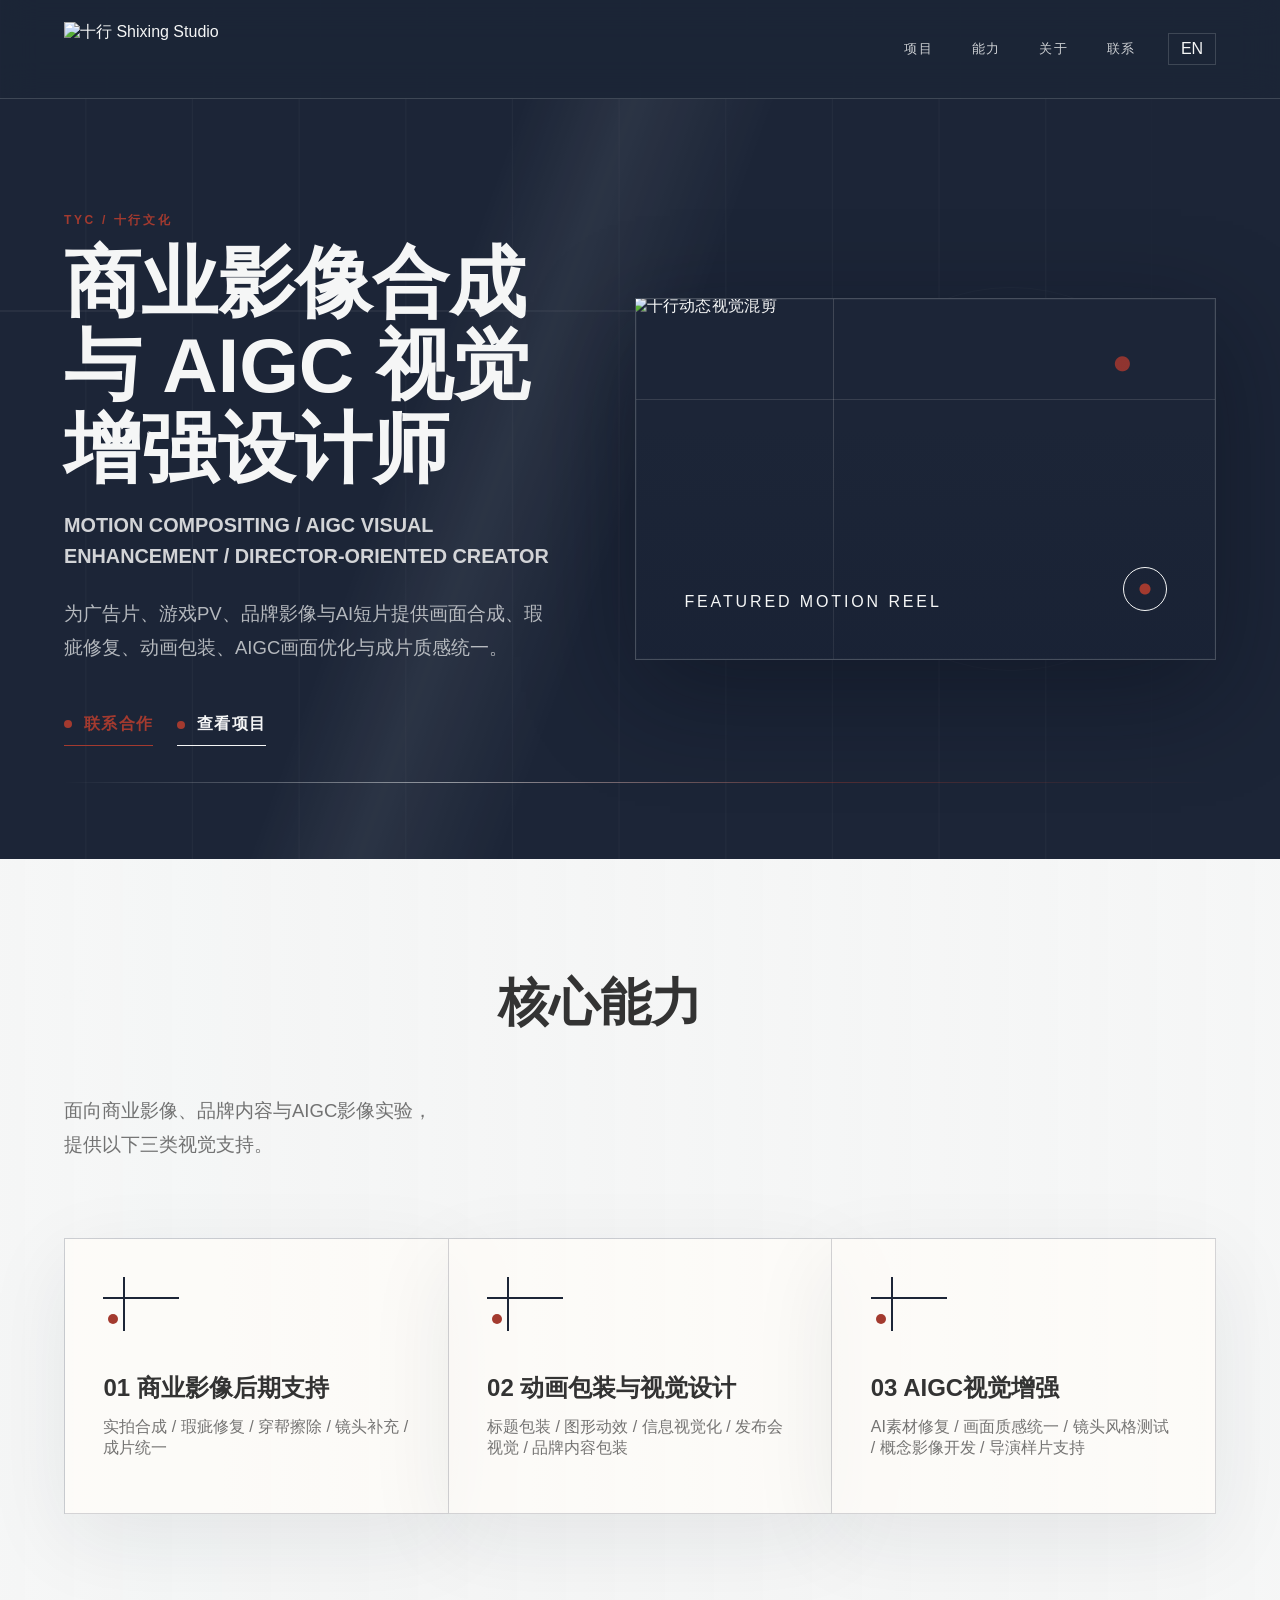
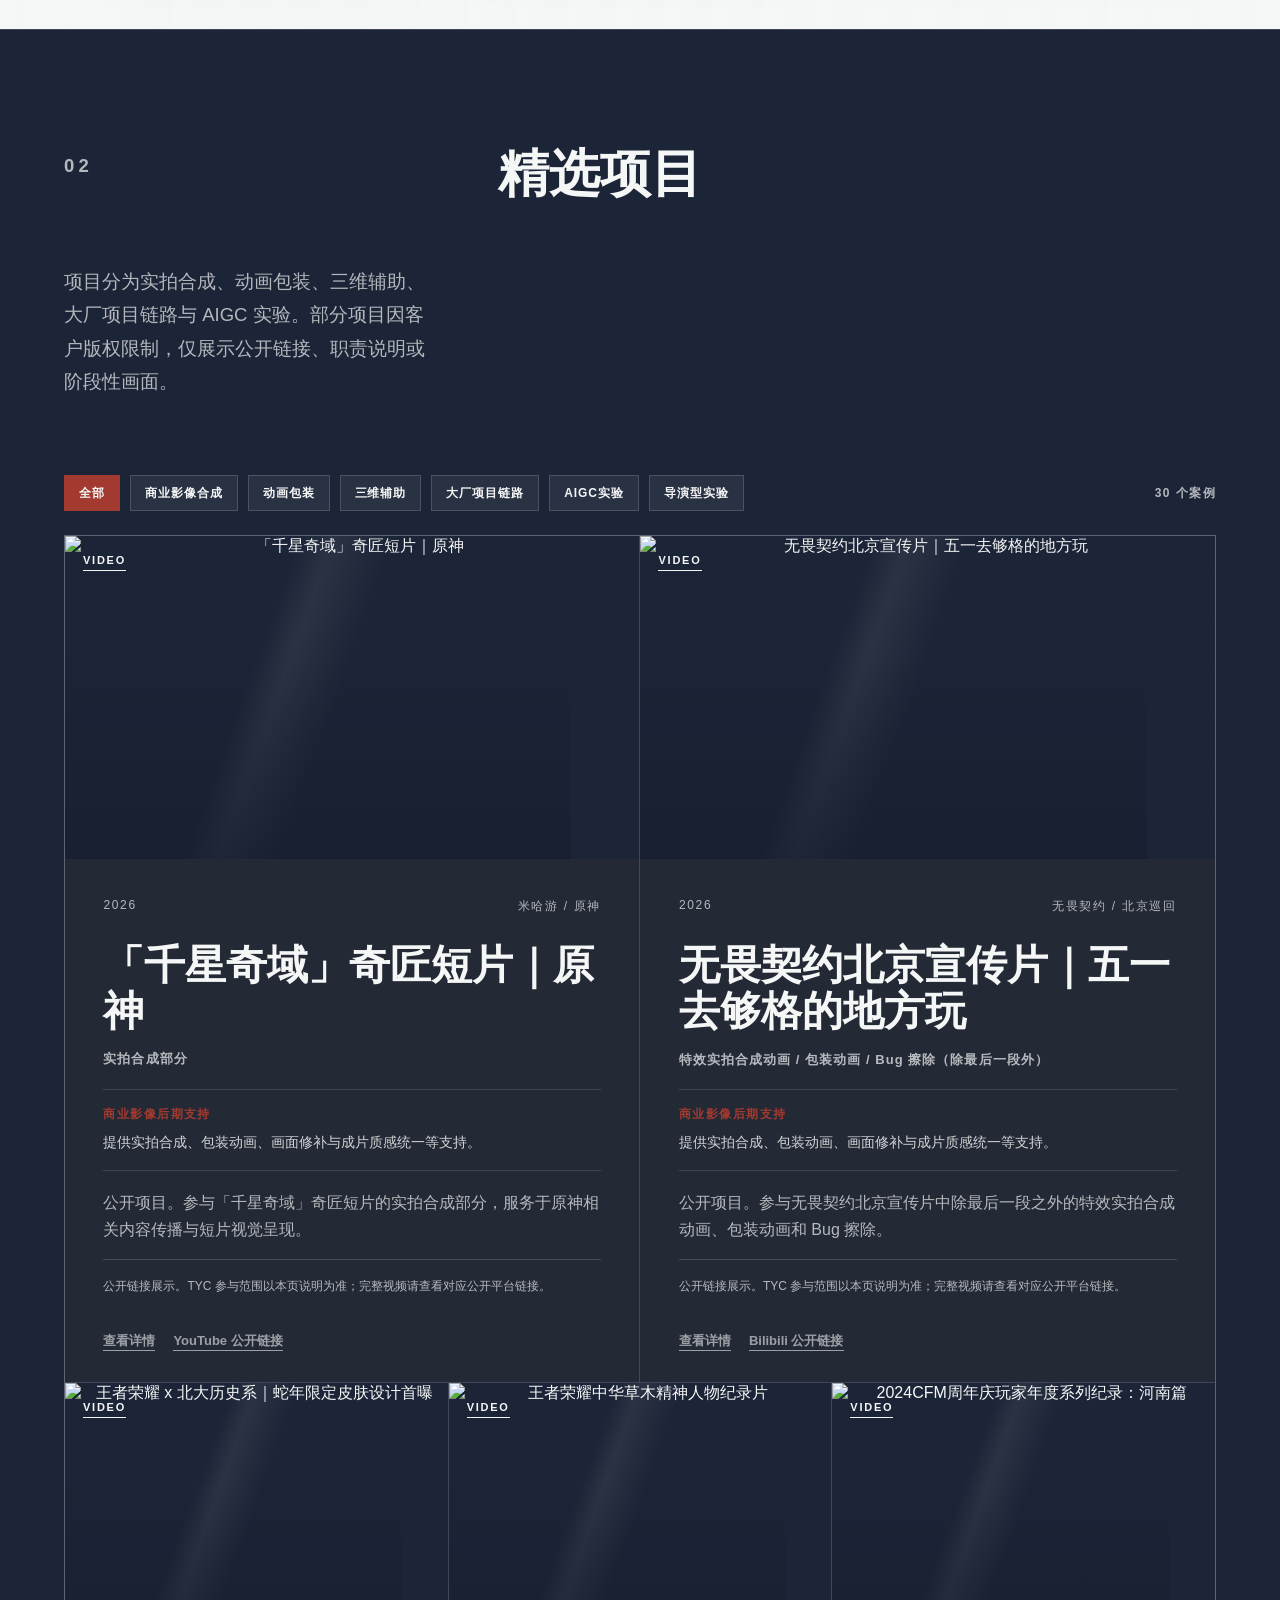
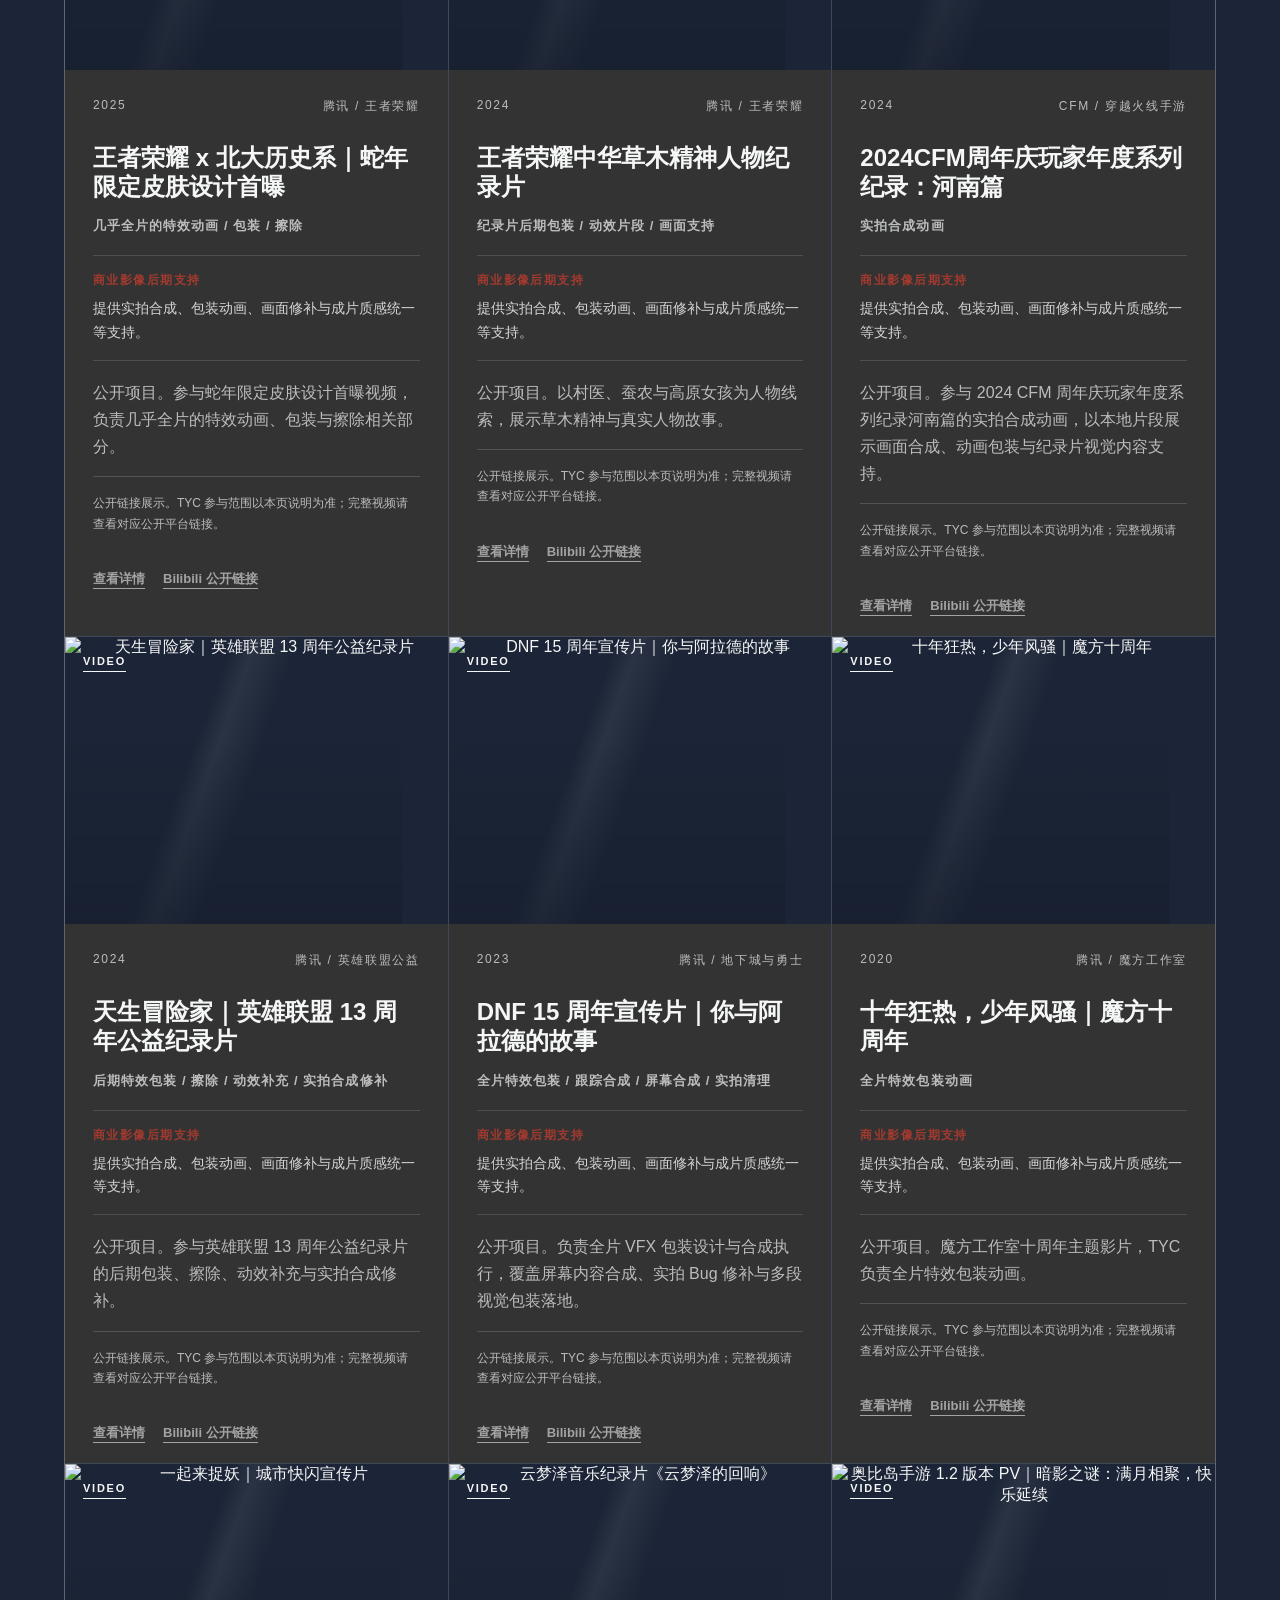
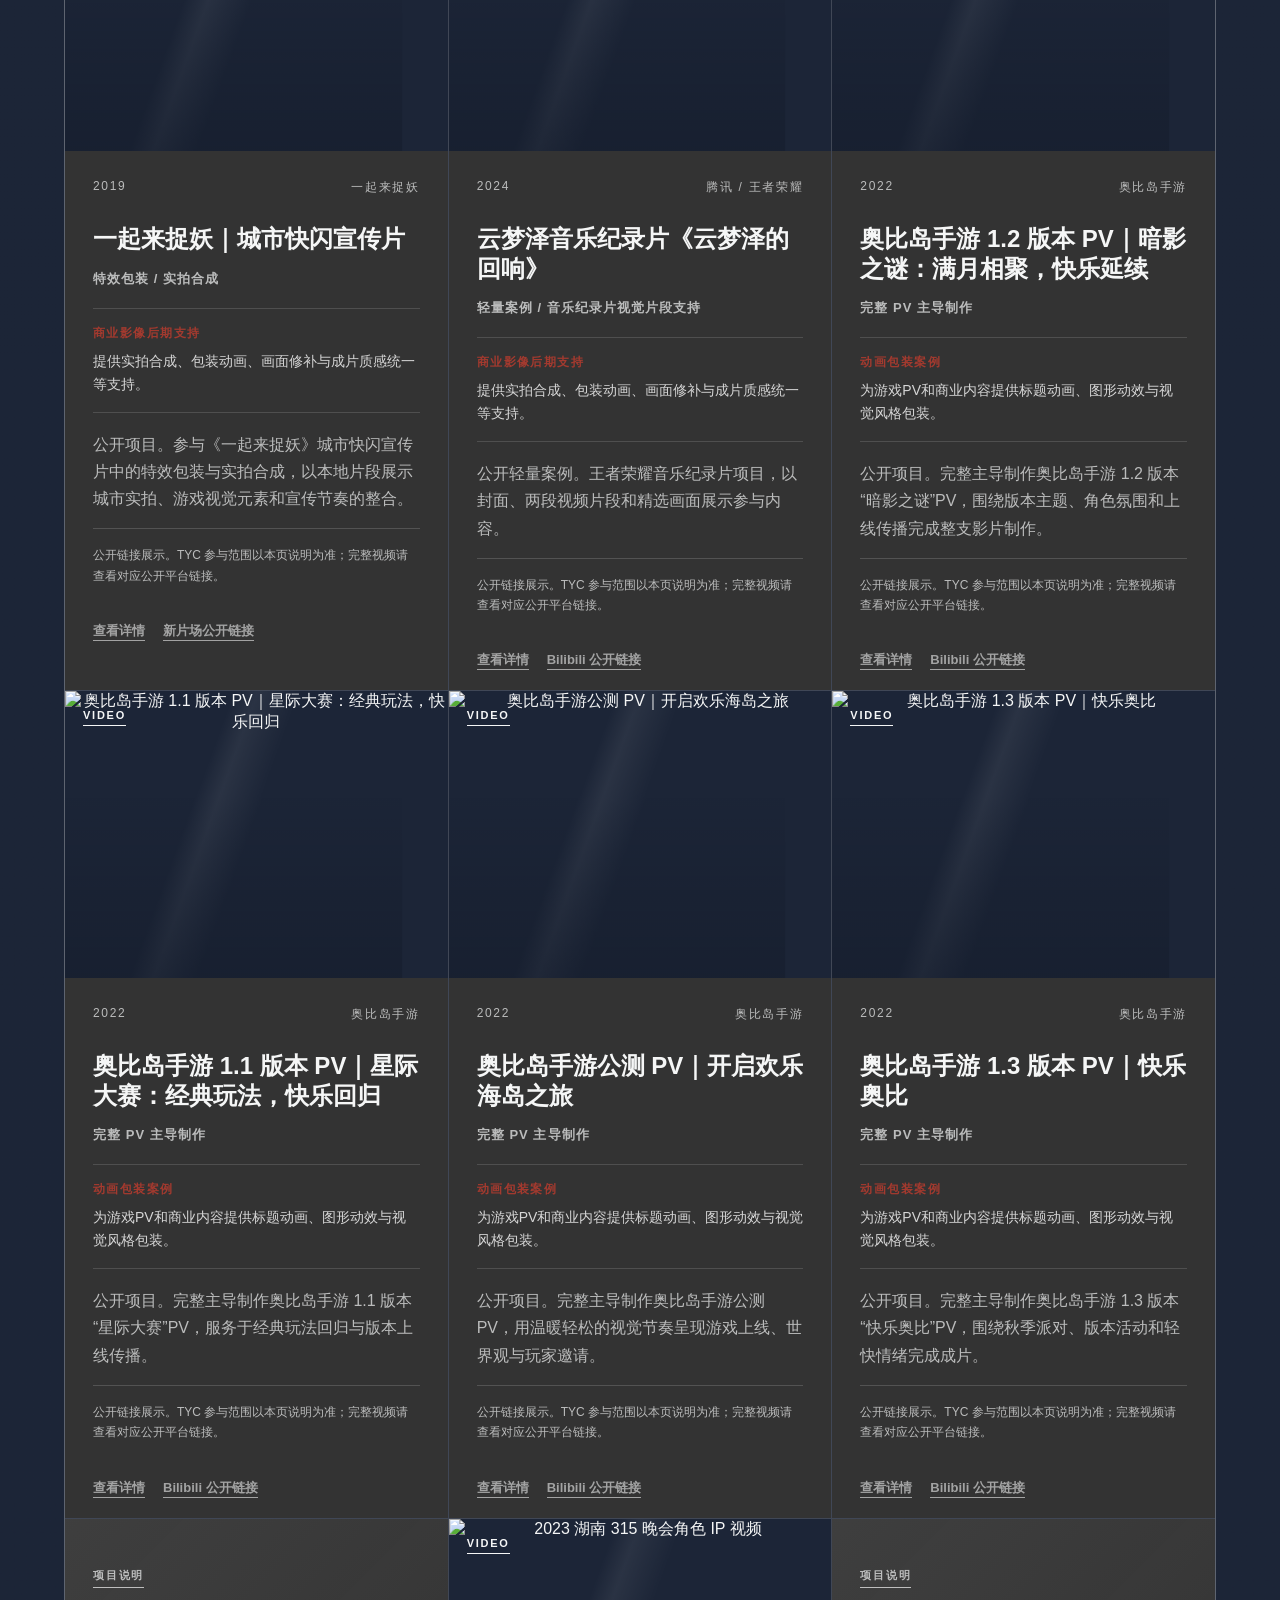
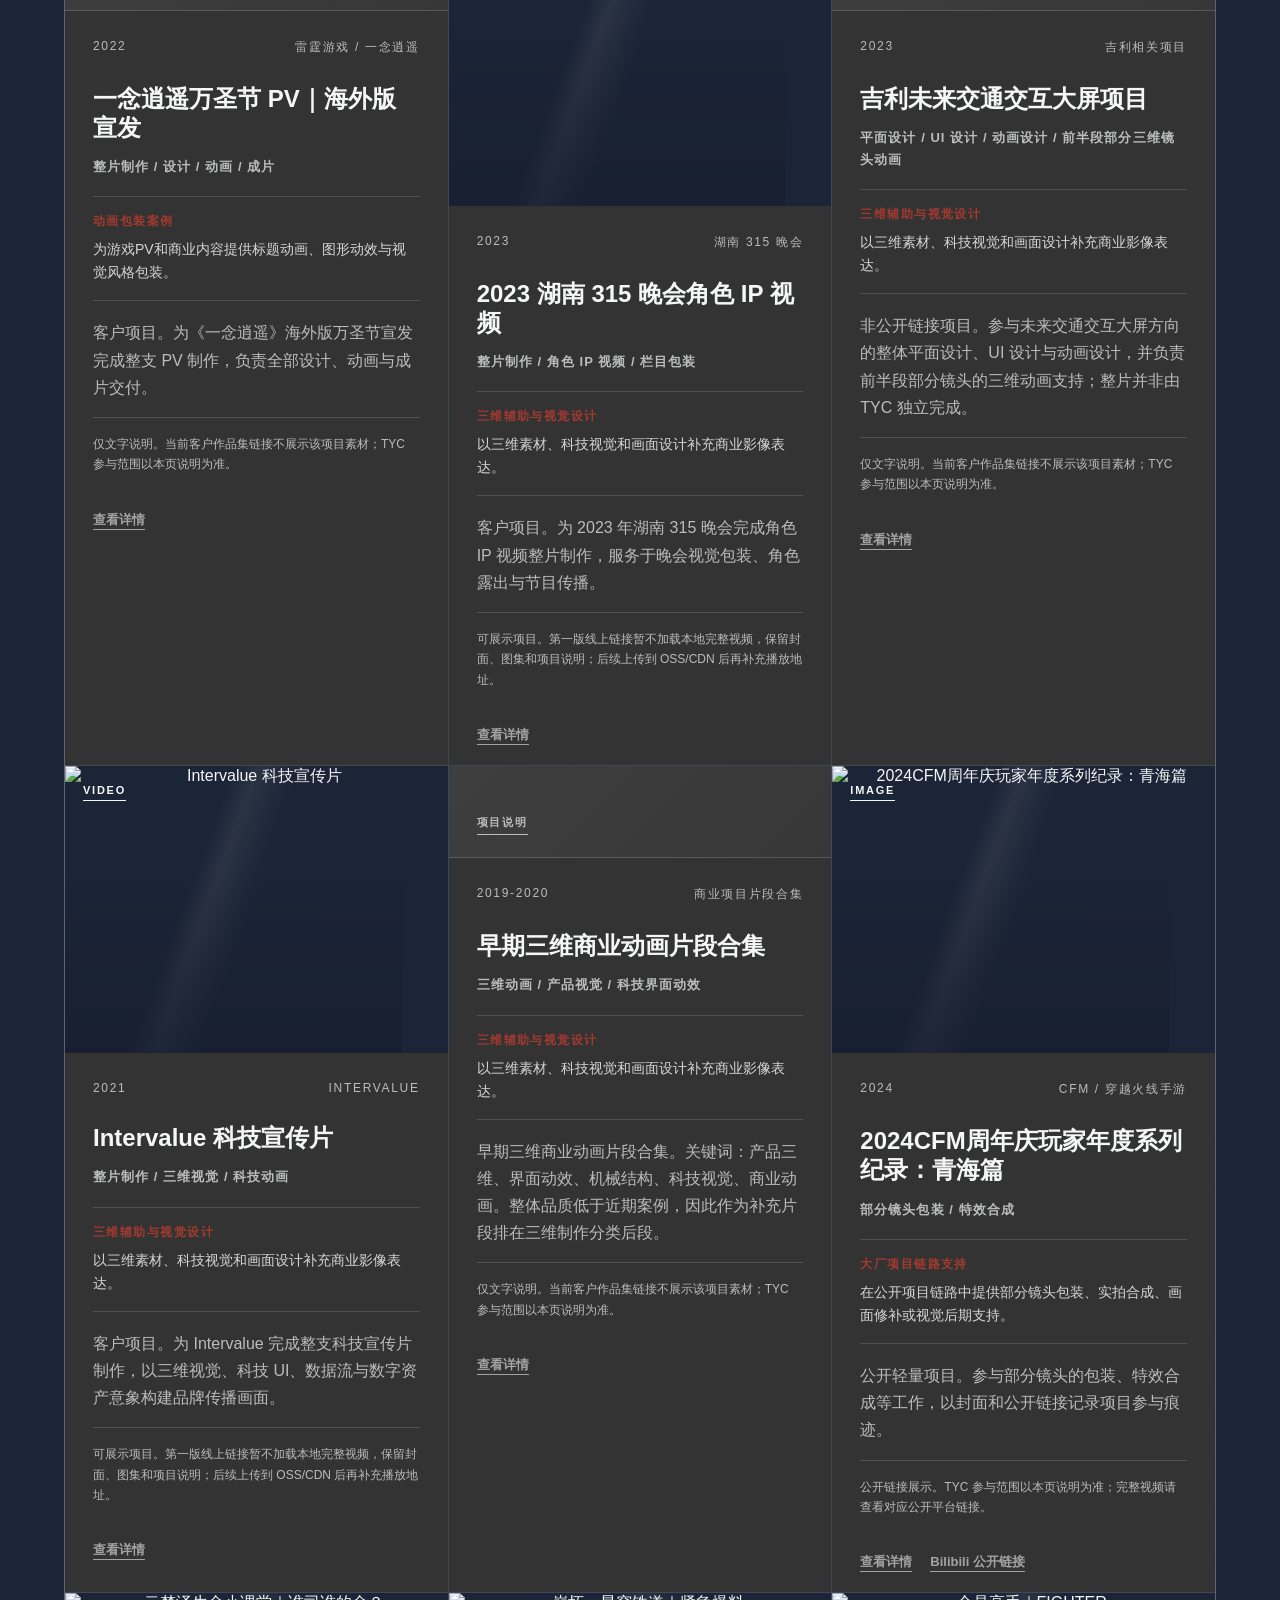
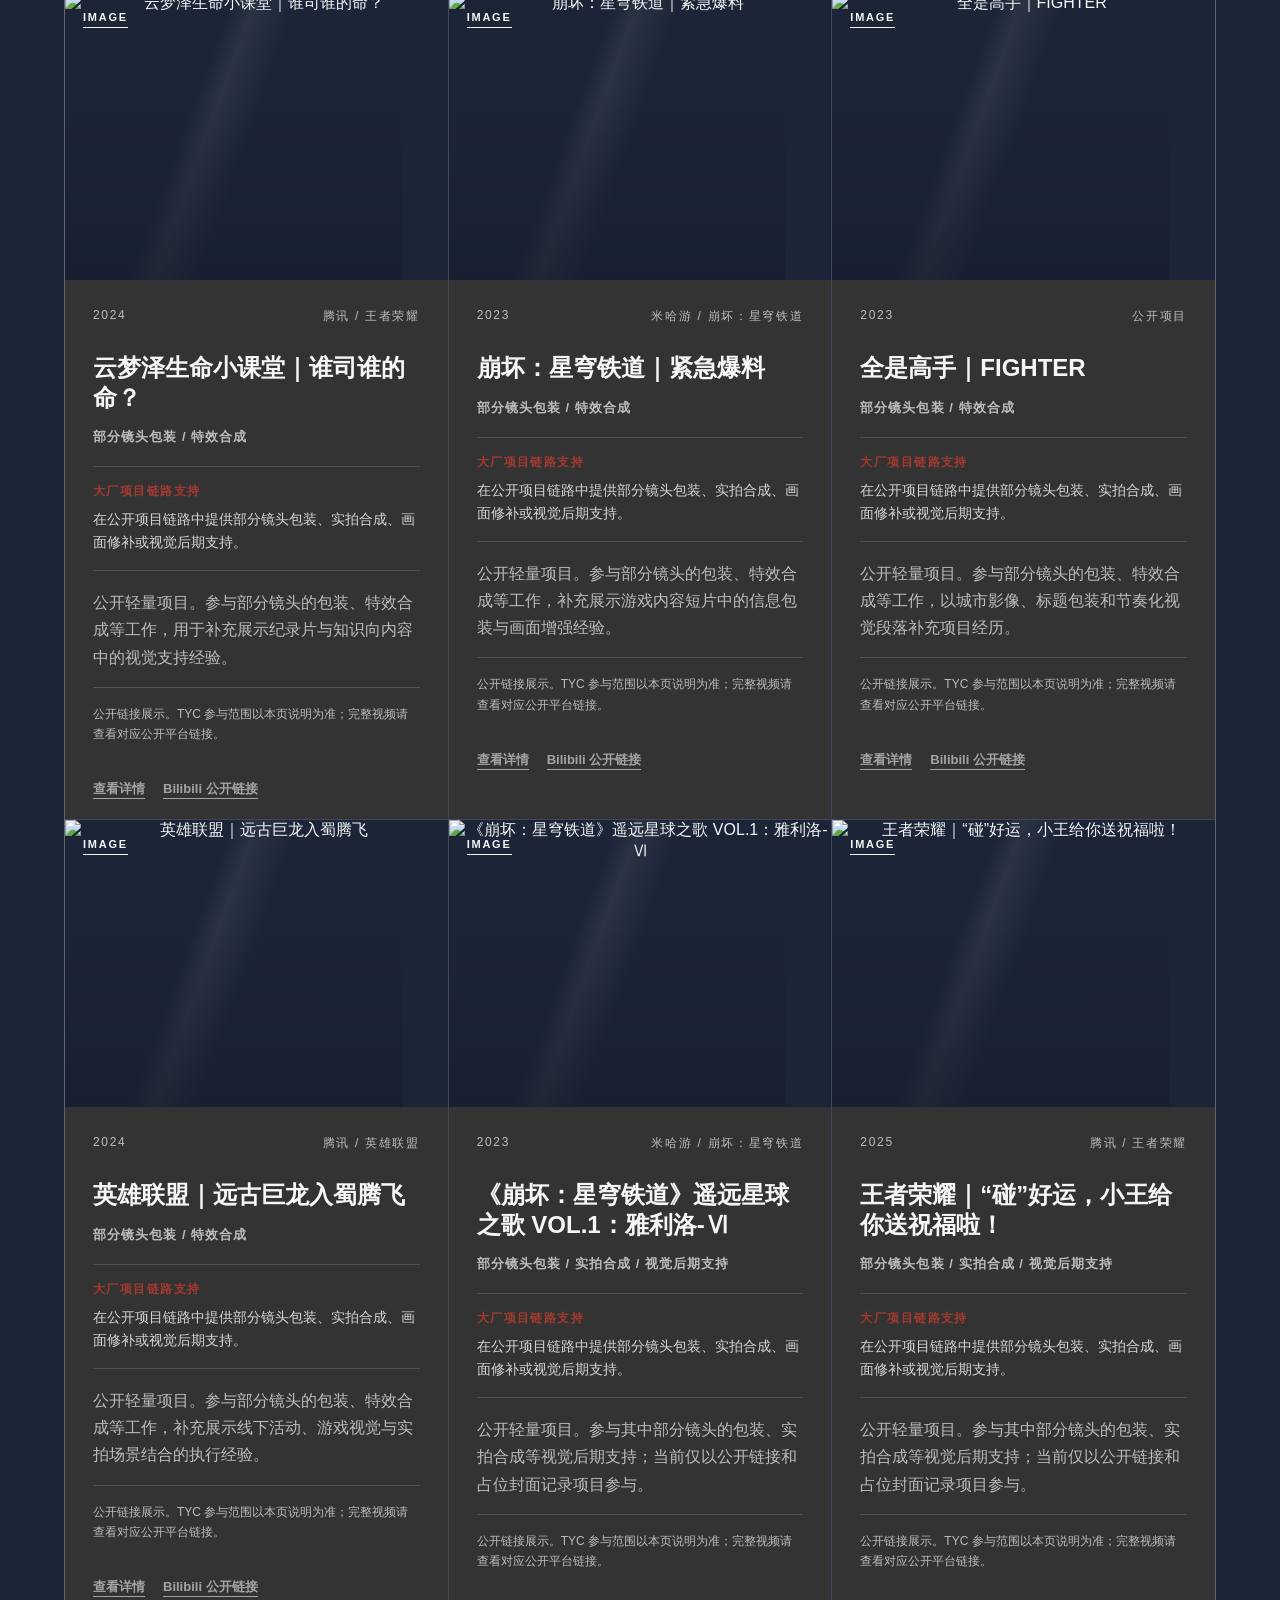
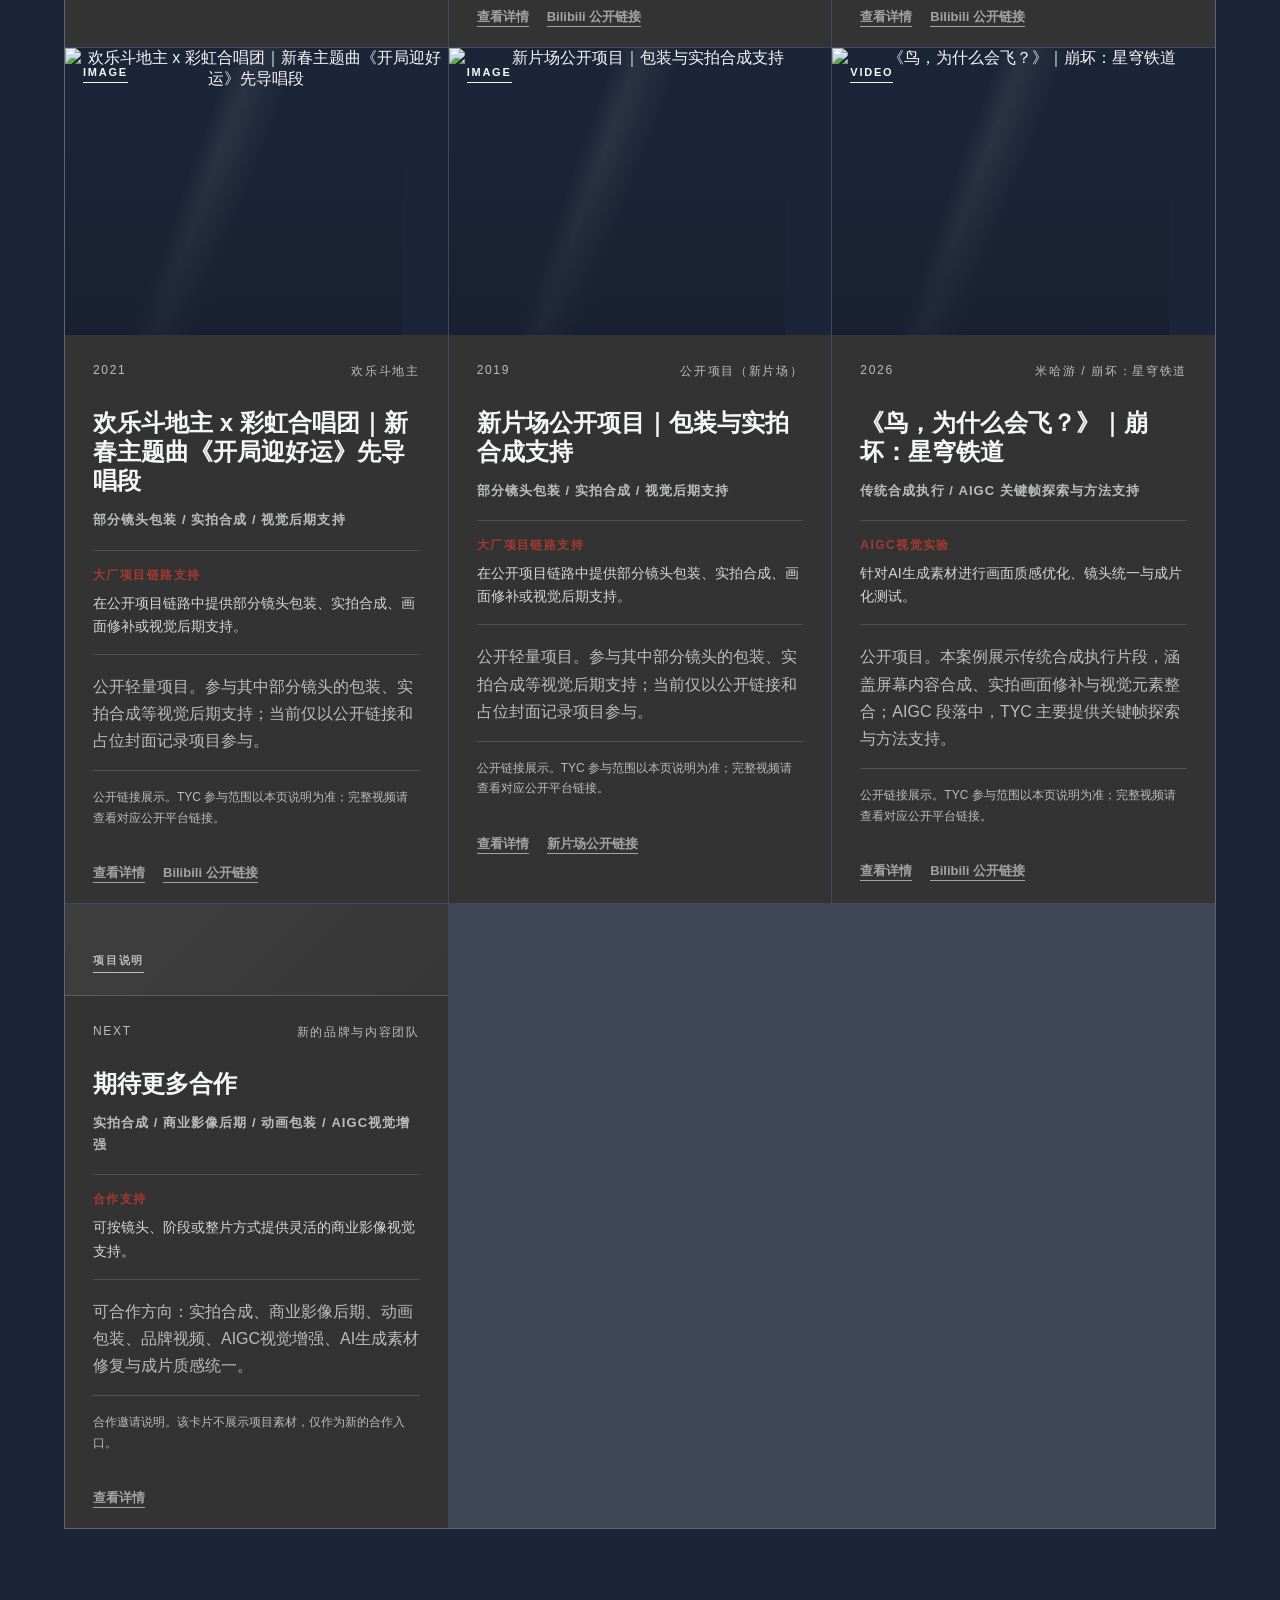
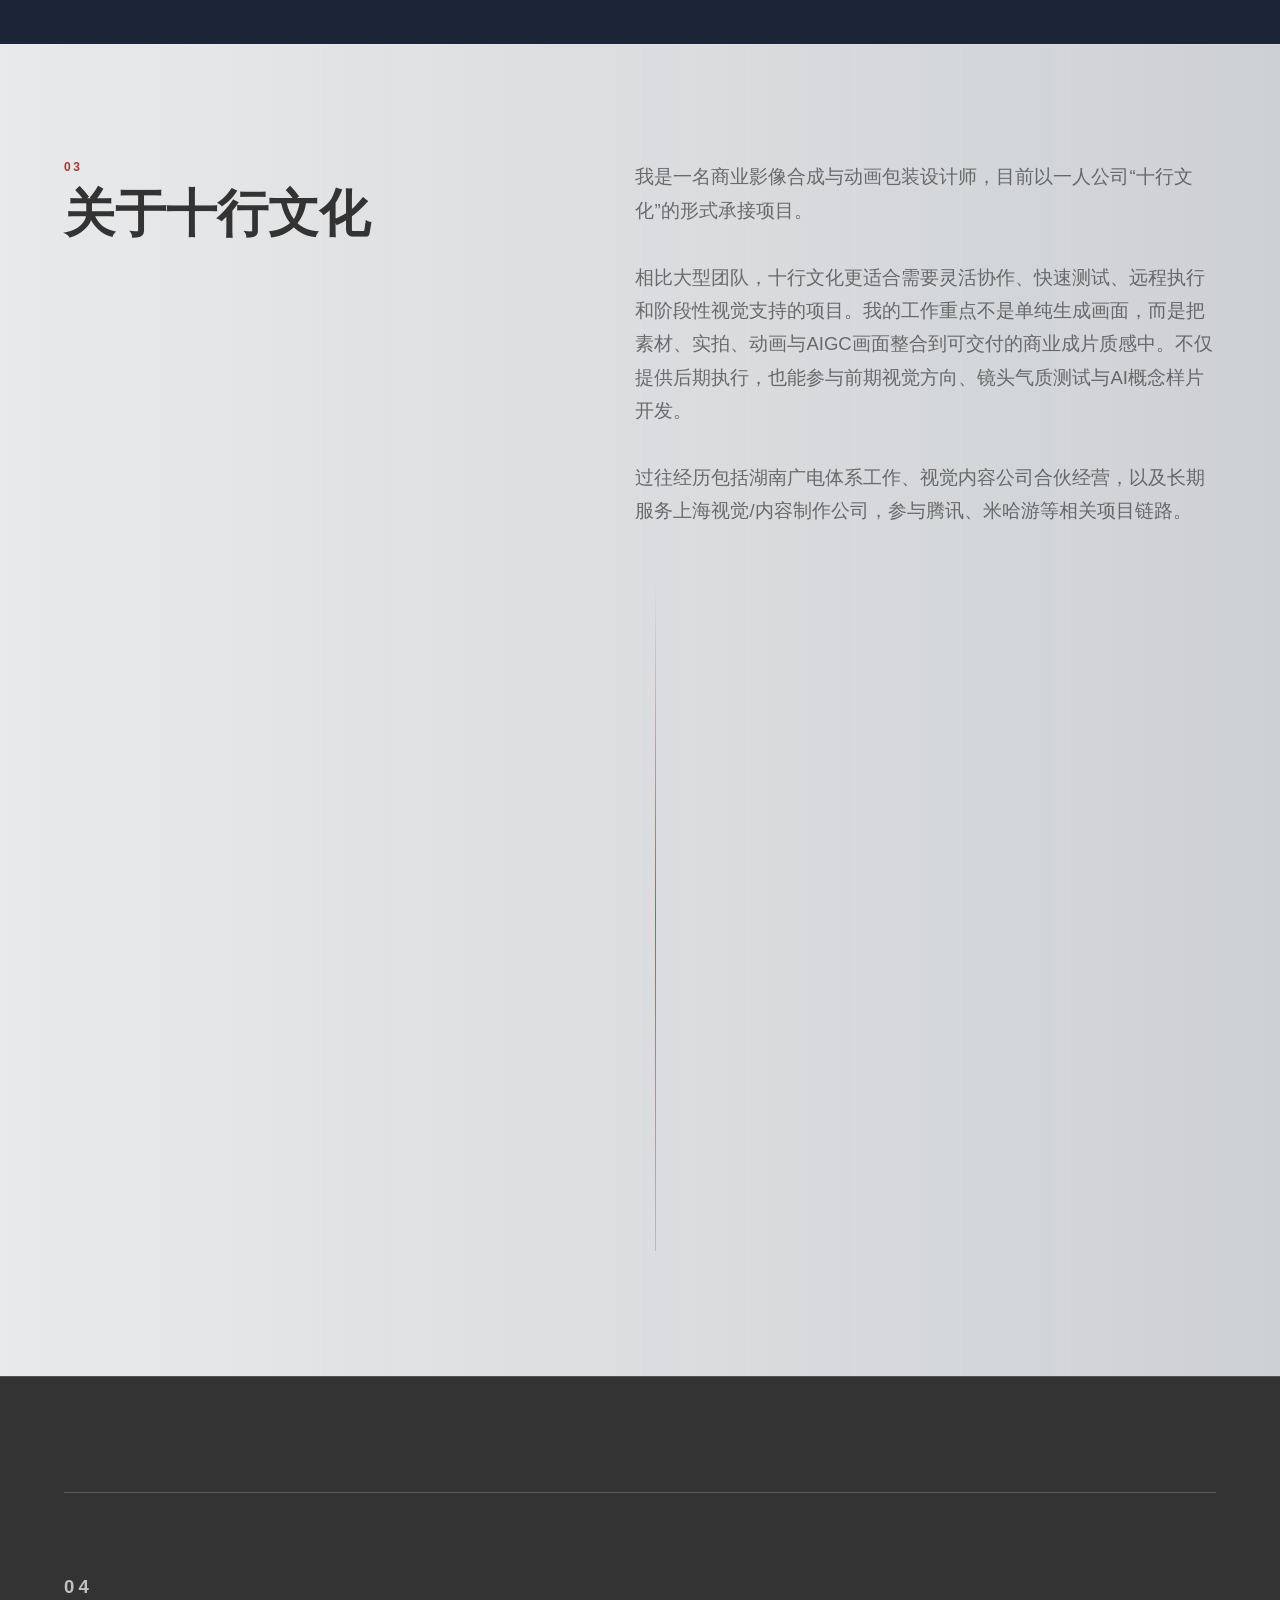
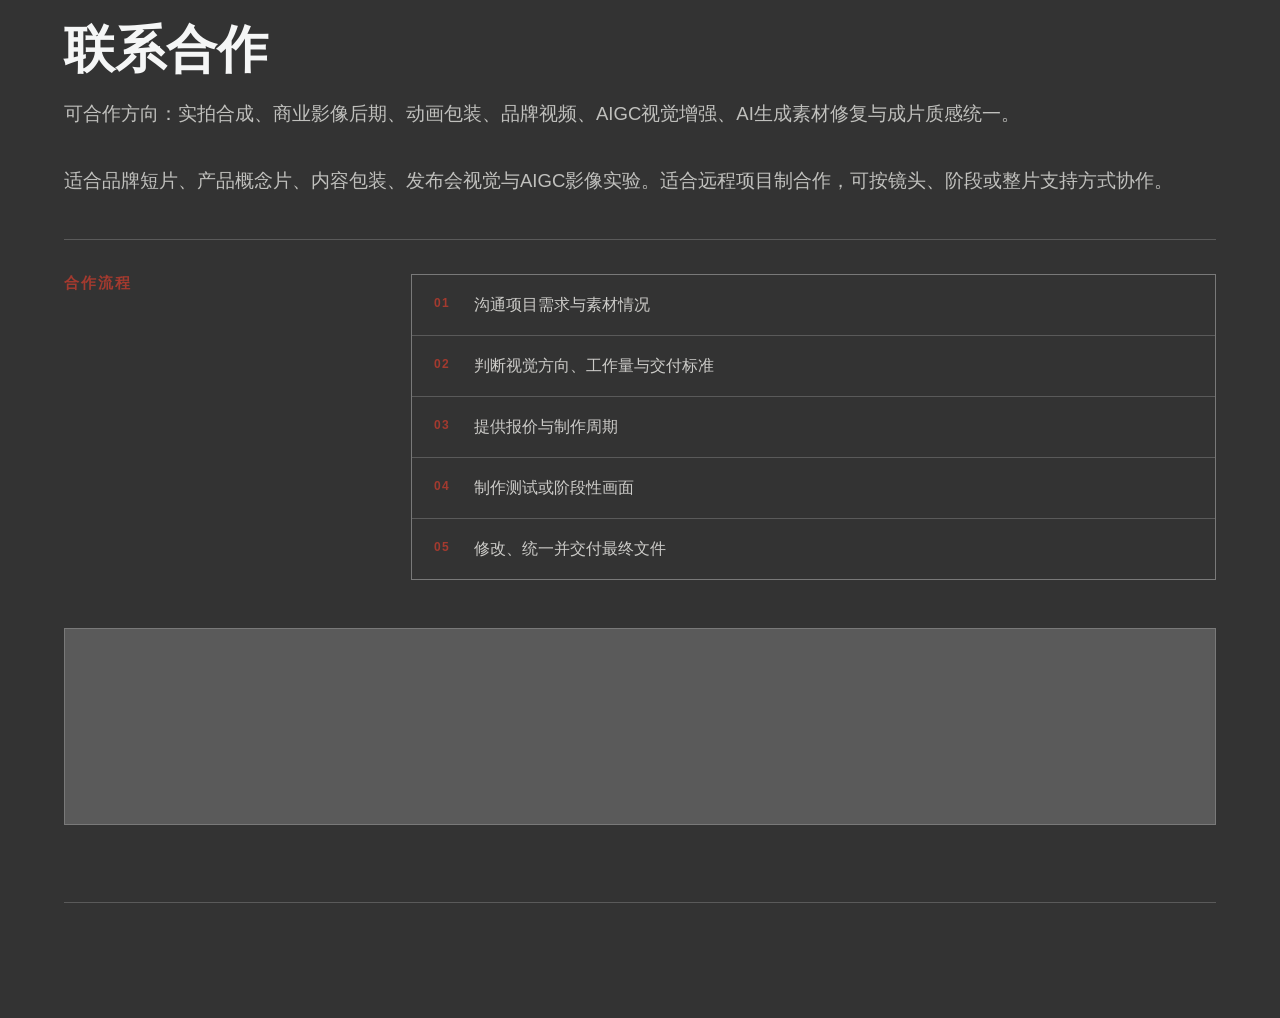
==== shixing-portfolio-standalone.html @ b9d6e544 "Refine portfolio positioning and collaboration flow" ====
<!doctype html>
<html lang="zh-CN">
  <head>
    <meta charset="utf-8">
    <meta name="viewport" content="width=device-width, initial-scale=1">
    <meta name="description" content="十行文化是一人公司形式的商业影像合成与 AIGC 视觉增强设计工作室，探索传统后期经验与 AI 影像工作流结合。">
    <meta name="robots" content="noindex,nofollow">
    <title>十行文化 | Shixing Studio</title>
    <style>
:root {
  --deep-gray: #333333;
  --off-white: #f5f6f6;
  --paper: #fffdf8;
  --deep-indigo: #1c2537;
  --vermilion: #a33a2f;
  --navy-soft: #243047;
  --line: rgba(245, 246, 246, 0.16);
  --ink-line: rgba(28, 37, 55, 0.18);
  --muted: rgba(245, 246, 246, 0.7);
  --paper-muted: rgba(51, 51, 51, 0.68);
  --light-line: rgba(245, 246, 246, 0.2);
  --max: 1480px;
  --ease: cubic-bezier(0.22, 1, 0.36, 1);
}

* {
  box-sizing: border-box;
}

html {
  scroll-behavior: smooth;
}

body {
  margin: 0;
  color: var(--off-white);
  background: var(--deep-indigo);
  font-family: "Source Han Sans SC", "Noto Sans SC", "Microsoft YaHei", Arial, sans-serif;
  letter-spacing: 0;
}

a {
  color: inherit;
  text-decoration: none;
}

img,
video {
  display: block;
  max-width: 100%;
}

button {
  font: inherit;
}

.site-shell {
  min-height: 100vh;
  background:
    radial-gradient(circle at 82% 10%, rgba(163, 58, 47, 0.12), transparent 26vw),
    linear-gradient(90deg, rgba(245, 246, 246, 0.08) 1px, transparent 1px) 0 0 / 8.333% 100%,
    var(--deep-indigo);
}

.site-header {
  position: sticky;
  top: 0;
  z-index: 20;
  display: grid;
  grid-template-columns: minmax(140px, 220px) 1fr auto;
  align-items: center;
  gap: 32px;
  padding: 22px clamp(20px, 5vw, 72px);
  border-bottom: 1px solid var(--line);
  background: rgba(28, 37, 55, 0.92);
  backdrop-filter: blur(18px);
}

.brand-mark img {
  width: 178px;
  height: 54px;
  object-fit: contain;
  object-position: left center;
}

.site-nav {
  display: flex;
  justify-content: flex-end;
  gap: clamp(18px, 3vw, 42px);
  font-size: 13px;
  letter-spacing: 0.12em;
  text-transform: uppercase;
  color: rgba(245, 246, 246, 0.82);
}

.language-toggle,
.dialog-close {
  border: 1px solid var(--line);
  background: transparent;
  color: var(--off-white);
  cursor: pointer;
}

.language-toggle {
  width: 48px;
  height: 32px;
}

.section-grid {
  display: grid;
  grid-template-columns: minmax(0, 0.92fr) minmax(0, 1.08fr);
  gap: clamp(32px, 6vw, 96px);
}

.hero {
  position: relative;
  min-height: min(760px, calc(100vh - 118px));
  padding: clamp(48px, 6vw, 92px) clamp(20px, 5vw, 72px);
  overflow: hidden;
  background:
    linear-gradient(115deg, rgba(28, 37, 55, 0.98) 0 42%, rgba(28, 37, 55, 0.86) 66%, rgba(28, 37, 55, 0.58) 100%),
    url("../assets/brand/brand-bg-hero-light.png") center right / cover no-repeat,
    var(--deep-indigo);
  background-size: auto, 106% auto, auto;
  isolation: isolate;
  animation: heroBackdrop 24s var(--ease) infinite alternate;
}

.hero::before,
.hero::after {
  content: "";
  position: absolute;
  pointer-events: none;
}

.hero::before {
  inset: 0;
  z-index: 0;
  background:
    linear-gradient(90deg, rgba(245, 246, 246, 0.08) 1px, transparent 1px) 0 0 / 8.333% 100%,
    linear-gradient(0deg, transparent 0 72%, rgba(245, 246, 246, 0.12) 72% 72.2%, transparent 72.2%),
    linear-gradient(110deg, transparent 0 42%, rgba(245, 246, 246, 0.16) 49%, transparent 58%);
  opacity: 0.42;
  mix-blend-mode: screen;
  transform: translateX(-10%);
  animation: heroScan 16s ease-in-out infinite;
}

.hero::after {
  left: clamp(20px, 5vw, 72px);
  right: clamp(20px, 5vw, 72px);
  bottom: 10%;
  z-index: 0;
  height: 1px;
  background: linear-gradient(90deg, rgba(245, 246, 246, 0), rgba(245, 246, 246, 0.52), rgba(163, 58, 47, 0.4), rgba(245, 246, 246, 0));
  transform-origin: left center;
  animation: lineBreath 9s ease-in-out infinite;
}

.hero-copy {
  position: relative;
  z-index: 1;
  align-self: center;
  max-width: 720px;
}

.hero-copy .kicker,
.hero-copy h1,
.hero-copy .hero-subtitle,
.hero-copy .hero-lede,
.hero-copy .hero-actions {
  animation: heroTextIn 900ms var(--ease) both;
}

.hero-copy h1 {
  animation-delay: 90ms;
}

.hero-copy .hero-subtitle {
  animation-delay: 180ms;
}

.hero-copy .hero-lede {
  animation-delay: 270ms;
}

.hero-copy .hero-actions {
  animation-delay: 360ms;
}

.hero-reel {
  position: relative;
  z-index: 1;
}

.hero-brand-symbol {
  position: absolute;
  right: clamp(18px, 6vw, 88px);
  top: 50%;
  z-index: 0;
  width: clamp(220px, 30vw, 430px);
  aspect-ratio: 1;
  overflow: hidden;
  border: 1px solid rgba(245, 246, 246, 0.1);
  border-radius: 50%;
  opacity: 0.22;
  pointer-events: none;
  transform: translateY(-50%);
  animation: symbolFloat 18s ease-in-out infinite;
}

.hero-brand-symbol img {
  width: 100%;
  height: 100%;
  object-fit: cover;
  object-position: center;
  transform: scale(1.08);
}

.kicker,
.section-index {
  color: var(--vermilion);
  font-size: 12px;
  font-weight: 700;
  letter-spacing: 0.22em;
  text-transform: uppercase;
}

h1,
h2,
h3,
p {
  margin-top: 0;
}

h1 {
  margin-bottom: 20px;
  color: var(--off-white);
  font-size: clamp(44px, 6vw, 92px);
  line-height: 1.08;
  font-weight: 800;
}

h2 {
  margin-bottom: 20px;
  font-size: clamp(30px, 4vw, 56px);
  line-height: 1.08;
}

h3 {
  margin-bottom: 14px;
  font-size: 24px;
  line-height: 1.22;
}

.hero-lede,
.section-heading p,
.about-copy p,
.contact-card p {
  color: var(--muted);
  font-size: clamp(16px, 1.45vw, 20px);
  line-height: 1.8;
}

.hero-subtitle {
  max-width: 620px;
  margin-bottom: 26px;
  color: rgba(245, 246, 246, 0.84);
  font-size: clamp(15px, 1.55vw, 21px);
  font-weight: 700;
  line-height: 1.55;
  text-transform: uppercase;
}

.hero-actions {
  display: flex;
  flex-wrap: wrap;
  gap: 24px;
  margin-top: 40px;
}

.text-link {
  display: inline-flex;
  align-items: center;
  min-height: 42px;
  border-bottom: 1px solid currentColor;
  color: var(--off-white);
  font-weight: 700;
  letter-spacing: 0.08em;
}

.text-link::before {
  content: "";
  width: 8px;
  height: 8px;
  margin-right: 12px;
  border-radius: 50%;
  background: var(--vermilion);
}

.text-link.strong {
  color: var(--vermilion);
}

.hero-reel {
  display: flex;
  align-items: center;
  min-width: 0;
}

.motion-frame {
  position: relative;
  width: 100%;
  aspect-ratio: 16 / 10;
  overflow: hidden;
  border: 1px solid var(--light-line);
  background: var(--deep-indigo);
  color: var(--off-white);
  box-shadow: 0 32px 100px rgba(8, 13, 24, 0.42), 0 0 0 1px rgba(245, 246, 246, 0.04) inset;
  transform: translateZ(0);
  animation: frameFloat 12s ease-in-out infinite;
}

.motion-frame::before {
  content: "";
  position: absolute;
  inset: 0;
  background:
    linear-gradient(90deg, transparent 0 34%, rgba(247, 246, 242, 0.18) 34% 34.2%, transparent 34.2%),
    linear-gradient(0deg, transparent 0 72%, rgba(247, 246, 242, 0.14) 72% 72.2%, transparent 72.2%),
    radial-gradient(circle at 84% 18%, rgba(179, 58, 46, 0.85) 0 7px, transparent 8px);
  opacity: 0.9;
  animation: frameGridPulse 7s ease-in-out infinite;
}

.motion-frame::after {
  content: "";
  position: absolute;
  inset: 0;
  background: linear-gradient(110deg, transparent 0 42%, rgba(245, 246, 246, 0.22) 48%, transparent 56%);
  mix-blend-mode: screen;
  opacity: 0;
  pointer-events: none;
  transform: translateX(-120%);
  animation: surfaceSweep 8s ease-in-out infinite;
}

.motion-frame video,
.motion-frame img {
  width: 100%;
  height: 100%;
  object-fit: cover;
  transform: scale(1.02);
  animation: heroMediaDrift 22s var(--ease) infinite alternate;
}

.motion-placeholder {
  position: absolute;
  inset: 0;
  background-image: url("../assets/brand/bg-grid-dark.png");
  background-size: cover;
  background-position: center;
  opacity: 0.88;
}

.motion-placeholder span {
  position: absolute;
  background: var(--off-white);
  animation: drift 8s ease-in-out infinite;
}

.motion-placeholder span:nth-child(1) {
  left: 10%;
  top: 24%;
  width: 25%;
  height: 3px;
}

.motion-placeholder span:nth-child(2) {
  right: 11%;
  top: 34%;
  width: 3px;
  height: 34%;
  animation-delay: -2s;
}

.motion-placeholder span:nth-child(3) {
  left: 18%;
  bottom: 18%;
  width: 18%;
  height: 1px;
  animation-delay: -4s;
}

.motion-placeholder span:nth-child(4) {
  right: 24%;
  bottom: 18%;
  width: 92px;
  height: 92px;
  border: 1px solid rgba(247, 246, 242, 0.38);
  border-radius: 50%;
  background: transparent;
  animation-delay: -1s;
}

@keyframes drift {
  0%,
  100% {
    transform: translate3d(0, 0, 0);
  }
  50% {
    transform: translate3d(18px, -12px, 0);
  }
}

@keyframes heroBackdrop {
  0% {
    background-position: 0 0, center right, 0 0;
    background-size: auto, 106% auto, auto;
  }
  100% {
    background-position: 0 0, 56% 48%, 0 0;
    background-size: auto, 112% auto, auto;
  }
}

@keyframes heroScan {
  0%,
  100% {
    opacity: 0.28;
    transform: translateX(-18%);
  }
  48% {
    opacity: 0.48;
  }
  64% {
    transform: translateX(18%);
  }
}

@keyframes lineBreath {
  0%,
  100% {
    opacity: 0.45;
    transform: scaleX(0.72);
  }
  50% {
    opacity: 0.9;
    transform: scaleX(1);
  }
}

@keyframes heroTextIn {
  from {
    opacity: 0;
    transform: translate3d(0, 18px, 0);
  }
  to {
    opacity: 1;
    transform: translate3d(0, 0, 0);
  }
}

@keyframes heroMediaDrift {
  from {
    transform: scale(1.02) translate3d(0, 0, 0);
  }
  to {
    transform: scale(1.075) translate3d(-1.5%, -1.2%, 0);
  }
}

@keyframes frameGridPulse {
  0%,
  100% {
    opacity: 0.72;
  }
  50% {
    opacity: 0.96;
  }
}

@keyframes symbolFloat {
  0%,
  100% {
    transform: translate3d(0, -50%, 0) rotate(0deg);
  }
  50% {
    transform: translate3d(-18px, calc(-50% - 10px), 0) rotate(-1.6deg);
  }
}

@keyframes frameFloat {
  0%,
  100% {
    transform: translate3d(0, 0, 0);
  }
  50% {
    transform: translate3d(0, -10px, 0);
  }
}

@keyframes surfaceSweep {
  0%,
  45% {
    opacity: 0;
    transform: translateX(-120%);
  }
  58% {
    opacity: 0.7;
  }
  72%,
  100% {
    opacity: 0;
    transform: translateX(120%);
  }
}

.play-surface {
  position: absolute;
  inset: 0;
  z-index: 1;
  display: flex;
  align-items: flex-end;
  justify-content: space-between;
  padding: clamp(24px, 4vw, 48px);
  border: 0;
  background: linear-gradient(180deg, transparent 35%, rgba(23, 32, 51, 0.55));
  color: var(--off-white);
  cursor: pointer;
  letter-spacing: 0.18em;
  text-align: left;
  text-transform: uppercase;
}

.play-surface::after {
  content: "";
  width: 42px;
  height: 42px;
  border: 1px solid currentColor;
  border-radius: 50%;
  background: radial-gradient(circle at center, var(--vermilion) 0 5px, transparent 6px);
}

.motion-band,
.work-section,
.about-section,
.contact-section {
  padding: clamp(72px, 9vw, 132px) clamp(20px, 5vw, 72px);
  border-top: 1px solid var(--line);
}

.motion-band,
.work-section {
  color: var(--off-white);
}

.motion-band {
  color: var(--deep-gray);
  background:
    linear-gradient(90deg, rgba(245, 246, 246, 0.96), rgba(245, 246, 246, 0.86)),
    url("../assets/brand/brand-bg-hero-light.png") center / cover no-repeat,
    var(--off-white);
}

.motion-band h2,
.motion-band h3 {
  color: var(--deep-gray);
}

.motion-band .section-heading p:not(.section-index),
.motion-band .capability-item p {
  color: var(--paper-muted);
}

.motion-band .capability-grid {
  border-color: var(--ink-line);
}

.motion-band .capability-item {
  border-color: var(--ink-line);
  background: rgba(255, 253, 248, 0.72);
  box-shadow: 0 24px 80px rgba(28, 37, 55, 0.08);
}

.motion-band .capability-icon::before,
.motion-band .capability-icon::after {
  background: var(--deep-indigo);
}

.work-section {
  background:
    linear-gradient(180deg, rgba(28, 37, 55, 0.96), rgba(28, 37, 55, 0.9)),
    url("../assets/brand/brand-bg-work-light.png") center top / cover no-repeat,
    var(--deep-indigo);
}

.section-heading {
  display: grid;
  grid-template-columns: minmax(130px, 0.34fr) minmax(0, 0.66fr);
  gap: clamp(24px, 5vw, 72px);
  align-items: end;
  max-width: var(--max);
  margin: 0 auto clamp(36px, 6vw, 80px);
}

.section-heading h2 {
  margin-bottom: 0;
}

.section-heading p:last-child {
  margin-bottom: 0;
}

.capability-grid {
  display: grid;
  grid-template-columns: repeat(3, minmax(0, 1fr));
  max-width: var(--max);
  margin: 0 auto;
  border-top: 1px solid var(--line);
  border-left: 1px solid var(--line);
}

.capability-item {
  min-height: 230px;
  padding: clamp(24px, 3vw, 40px);
  border-right: 1px solid var(--line);
  border-bottom: 1px solid var(--line);
  background: rgba(245, 246, 246, 0.045);
}

.capability-icon {
  position: relative;
  width: 76px;
  height: 54px;
  margin-bottom: 42px;
}

.capability-icon::before,
.capability-icon::after {
  content: "";
  position: absolute;
  background: var(--off-white);
}

.capability-icon::before {
  left: 0;
  top: 20px;
  width: 76px;
  height: 2px;
}

.capability-icon::after {
  left: 20px;
  top: 0;
  width: 2px;
  height: 54px;
}

.capability-icon span {
  position: absolute;
  left: 5px;
  bottom: 7px;
  width: 10px;
  height: 10px;
  border-radius: 50%;
  background: var(--vermilion);
}

.project-grid {
  display: grid;
  grid-template-columns: repeat(6, minmax(0, 1fr));
  gap: 1px;
  max-width: var(--max);
  margin: 0 auto;
  background: var(--line);
  border: 1px solid var(--line);
}

.work-toolbar {
  display: flex;
  align-items: center;
  justify-content: space-between;
  gap: 24px;
  max-width: var(--max);
  margin: 0 auto 24px;
}

.filter-buttons {
  display: flex;
  flex-wrap: wrap;
  gap: 10px;
}

.filter-button {
  min-height: 36px;
  padding: 0 14px;
  border: 1px solid var(--line);
  background: rgba(245, 246, 246, 0.06);
  color: var(--off-white);
  cursor: pointer;
  font-size: 12px;
  font-weight: 700;
  letter-spacing: 0.08em;
  text-transform: uppercase;
}

.filter-button[aria-pressed="true"] {
  border-color: var(--vermilion);
  background: var(--vermilion);
  color: var(--off-white);
}

.project-count {
  margin: 0;
  color: var(--muted);
  font-size: 12px;
  font-weight: 700;
  letter-spacing: 0.12em;
  text-transform: uppercase;
  white-space: nowrap;
}

.project-card {
  position: relative;
  display: grid;
  grid-column: span 2;
  grid-template-rows: auto 1fr;
  min-width: 0;
  overflow: hidden;
  background: var(--deep-gray);
  transition:
    transform 520ms var(--ease),
    box-shadow 520ms var(--ease),
    background 520ms var(--ease);
}

.project-card.is-featured-project {
  grid-column: span 3;
  min-height: 560px;
  background: #242936;
}

.project-card:hover,
.project-card:focus-within {
  z-index: 2;
  transform: translate3d(0, -6px, 0);
  box-shadow: 0 28px 80px rgba(8, 13, 24, 0.34);
}

.project-card.is-text-only {
  grid-template-rows: minmax(92px, auto) 1fr;
}

.project-card::after {
  content: "";
  position: absolute;
  inset: 0;
  background: linear-gradient(110deg, transparent 0 36%, rgba(245, 246, 246, 0.15) 46%, transparent 58%);
  opacity: 0;
  pointer-events: none;
  transform: translateX(-120%);
  transition: transform 800ms ease, opacity 800ms ease;
}

.project-card:hover::after {
  opacity: 1;
  transform: translateX(120%);
}

.project-media {
  position: relative;
  aspect-ratio: 4 / 3;
  overflow: hidden;
  padding: 0;
  border: 0;
  background: var(--deep-indigo);
  color: inherit;
  cursor: pointer;
}

.project-card.is-featured-project .project-media {
  aspect-ratio: 16 / 9;
}

.project-media::after {
  content: "";
  position: absolute;
  inset: 0;
  background:
    linear-gradient(180deg, transparent 36%, rgba(8, 13, 24, 0.48)),
    linear-gradient(110deg, transparent 0 44%, rgba(245, 246, 246, 0.16) 49%, transparent 58%);
  opacity: 0.42;
  pointer-events: none;
  transform: translateX(-12%);
  transition:
    opacity 520ms var(--ease),
    transform 720ms var(--ease);
}

.project-text-trigger {
  display: flex;
  align-items: flex-end;
  justify-content: flex-start;
  min-height: 92px;
  padding: 22px 28px;
  border: 0;
  border-bottom: 1px solid var(--line);
  background:
    linear-gradient(135deg, rgba(245, 246, 246, 0.06), rgba(245, 246, 246, 0.02)),
    var(--deep-gray);
  color: var(--muted);
  cursor: pointer;
  text-align: left;
}

.project-text-trigger span {
  padding-bottom: 4px;
  border-bottom: 1px solid currentColor;
  font-size: 11px;
  font-weight: 700;
  letter-spacing: 0.16em;
  text-transform: uppercase;
}

.project-media img,
.project-media video {
  width: 100%;
  height: 100%;
  object-fit: cover;
  transition:
    filter 520ms var(--ease),
    transform 720ms var(--ease);
}

.project-card:hover .project-media img,
.project-card:hover .project-media video,
.project-card:focus-within .project-media img,
.project-card:focus-within .project-media video {
  filter: contrast(1.06) saturate(1.04);
  transform: scale(1.055);
}

.project-card:hover .project-media::after,
.project-card:focus-within .project-media::after {
  opacity: 0.68;
  transform: translateX(8%);
}

.project-media-fallback {
  display: flex;
  align-items: flex-end;
  width: 100%;
  height: 100%;
  padding: 18px;
  background:
    linear-gradient(135deg, rgba(163, 58, 47, 0.16), rgba(245, 246, 246, 0.04)),
    var(--deep-indigo);
  color: rgba(245, 246, 246, 0.78);
  font-weight: 700;
  line-height: 1.4;
}

.media-badge {
  position: absolute;
  left: 18px;
  top: 18px;
  padding-bottom: 4px;
  border-bottom: 1px solid currentColor;
  color: var(--off-white);
  font-size: 11px;
  font-weight: 700;
  letter-spacing: 0.16em;
  text-transform: uppercase;
}

.project-info {
  padding: 28px;
  transition: transform 520ms var(--ease);
}

.project-card:hover .project-info,
.project-card:focus-within .project-info {
  transform: translate3d(0, -4px, 0);
}

.project-card.is-featured-project .project-info {
  padding: clamp(28px, 3vw, 42px);
}

.project-card.is-featured-project h3 {
  max-width: 760px;
  font-size: clamp(28px, 3.2vw, 44px);
  line-height: 1.12;
}

.project-meta {
  display: flex;
  justify-content: space-between;
  gap: 16px;
  margin-bottom: 28px;
  color: var(--muted);
  font-size: 12px;
  letter-spacing: 0.14em;
  text-transform: uppercase;
}

.project-info p {
  color: var(--muted);
  line-height: 1.7;
}

.project-capability {
  margin: 18px 0 18px;
  padding: 16px 0;
  border-top: 1px solid rgba(245, 246, 246, 0.14);
  border-bottom: 1px solid rgba(245, 246, 246, 0.14);
}

.project-capability span {
  display: block;
  margin-bottom: 8px;
  color: var(--vermilion);
  font-size: 12px;
  font-weight: 800;
  letter-spacing: 0.12em;
}

.project-capability p {
  margin: 0;
  color: rgba(245, 246, 246, 0.84);
  font-size: 14px;
  line-height: 1.65;
}

.project-role {
  margin-bottom: 12px;
  color: var(--vermilion);
  font-size: 13px;
  font-weight: 700;
  letter-spacing: 0.08em;
}

.source-note {
  padding-top: 16px;
  border-top: 1px solid var(--line);
  font-size: 12px;
}

.reveal-item {
  opacity: 0;
  transform: translate3d(0, 28px, 0);
  transition:
    opacity 700ms ease var(--reveal-delay, 0ms),
    transform 700ms ease var(--reveal-delay, 0ms);
}

.reveal-item.is-visible {
  opacity: 1;
  transform: translate3d(0, 0, 0);
}

.project-actions {
  display: flex;
  flex-wrap: wrap;
  gap: 18px;
  margin-top: 28px;
  opacity: 0.58;
  transform: translate3d(0, 8px, 0);
  transition:
    opacity 360ms var(--ease),
    transform 360ms var(--ease);
}

.project-card:hover .project-actions,
.project-card:focus-within .project-actions {
  opacity: 1;
  transform: translate3d(0, 0, 0);
}

.mini-link {
  padding: 0;
  border: 0;
  border-bottom: 1px solid currentColor;
  background: transparent;
  color: var(--off-white);
  cursor: pointer;
  font-size: 13px;
  font-weight: 700;
}

.about-section {
  max-width: none;
  color: var(--deep-gray);
  background:
    linear-gradient(90deg, rgba(245, 246, 246, 0.94), rgba(245, 246, 246, 0.82)),
    url("../assets/brand/brand-bg-about-light.png") center / cover;
}

.about-section > * {
  max-width: var(--max);
}

.about-section .about-copy p {
  color: var(--paper-muted);
  white-space: pre-line;
}

.career-timeline {
  position: relative;
  display: grid;
  gap: 0;
  margin: 44px 0 0;
  padding: 0;
  list-style: none;
}

.career-timeline::before {
  content: "";
  position: absolute;
  left: 20px;
  top: 10px;
  bottom: 10px;
  width: 1px;
  background: linear-gradient(180deg, rgba(163, 58, 47, 0), rgba(163, 58, 47, 0.8), rgba(28, 37, 55, 0.18));
}

.career-timeline li {
  position: relative;
  display: grid;
  grid-template-columns: 42px minmax(0, 1fr);
  gap: 20px;
  padding: 0 0 22px;
}

.career-timeline li:last-child {
  padding-bottom: 0;
}

.timeline-marker {
  position: relative;
  z-index: 1;
  display: inline-flex;
  align-items: center;
  justify-content: center;
  width: 42px;
  height: 42px;
  border: 1px solid rgba(163, 58, 47, 0.45);
  background: rgba(255, 253, 248, 0.92);
  color: var(--vermilion);
  font-size: 11px;
  font-weight: 800;
  letter-spacing: 0.1em;
}

.timeline-copy {
  padding: 20px 22px;
  border: 1px solid var(--ink-line);
  background: rgba(255, 253, 248, 0.78);
  box-shadow: 0 24px 70px rgba(28, 37, 55, 0.08);
  transition:
    border-color 360ms var(--ease),
    transform 360ms var(--ease);
}

.career-timeline li:hover .timeline-copy {
  border-color: rgba(163, 58, 47, 0.38);
  transform: translate3d(4px, 0, 0);
}

.timeline-copy h3 {
  margin-bottom: 8px;
  color: var(--vermilion);
  font-size: 13px;
  letter-spacing: 0.14em;
  text-transform: uppercase;
}

.timeline-copy p {
  margin: 0;
  color: var(--deep-gray);
  line-height: 1.65;
}

.contact-section {
  background: var(--deep-gray);
  color: var(--off-white);
}

.contact-card {
  max-width: var(--max);
  margin: 0 auto;
  padding: clamp(36px, 6vw, 80px) 0;
  border-top: 1px solid var(--light-line);
  border-bottom: 1px solid var(--light-line);
}

.contact-card p {
  color: rgba(247, 246, 242, 0.72);
  white-space: pre-line;
}

.contact-process {
  display: grid;
  grid-template-columns: minmax(130px, 0.26fr) minmax(0, 0.74fr);
  gap: clamp(24px, 5vw, 72px);
  margin-top: 42px;
  padding-top: 34px;
  border-top: 1px solid var(--light-line);
}

.contact-process h3 {
  margin: 0;
  color: var(--vermilion);
  font-size: 15px;
  letter-spacing: 0.14em;
}

.contact-process ol {
  display: grid;
  gap: 1px;
  margin: 0;
  padding: 0;
  list-style: none;
  counter-reset: contact-flow;
  background: var(--light-line);
  border: 1px solid var(--light-line);
}

.contact-process li {
  position: relative;
  min-height: 56px;
  padding: 18px 22px 18px 62px;
  background: var(--deep-gray);
  color: rgba(247, 246, 242, 0.78);
  line-height: 1.5;
  counter-increment: contact-flow;
}

.contact-process li::before {
  content: counter(contact-flow, decimal-leading-zero);
  position: absolute;
  left: 22px;
  top: 19px;
  color: var(--vermilion);
  font-size: 12px;
  font-weight: 800;
  letter-spacing: 0.12em;
}

.contact-links {
  display: grid;
  grid-template-columns: repeat(4, minmax(0, 1fr));
  gap: 1px;
  margin-top: 48px;
  background: var(--light-line);
  border: 1px solid var(--light-line);
}

.contact-links a,
.contact-links span {
  min-height: 112px;
  padding: 24px;
  background: var(--deep-gray);
}

.contact-label {
  display: block;
  margin-bottom: 14px;
  color: var(--vermilion);
  font-size: 12px;
  font-weight: 700;
  letter-spacing: 0.16em;
  text-transform: uppercase;
}

.media-dialog {
  width: min(1180px, calc(100vw - 32px));
  max-height: calc(100vh - 32px);
  padding: 0;
  border: 1px solid var(--light-line);
  background: var(--deep-indigo);
  color: var(--off-white);
}

.media-dialog[open] {
  animation: dialogIn 360ms var(--ease) both;
}

.media-dialog::backdrop {
  background: rgba(16, 18, 24, 0.76);
  backdrop-filter: blur(8px);
}

@keyframes dialogIn {
  from {
    opacity: 0;
    transform: translate3d(0, 18px, 0) scale(0.985);
  }
  to {
    opacity: 1;
    transform: translate3d(0, 0, 0) scale(1);
  }
}

.dialog-close {
  position: absolute;
  right: 14px;
  top: 14px;
  z-index: 2;
  width: 38px;
  height: 38px;
  border-color: rgba(247, 246, 242, 0.4);
  color: var(--off-white);
  font-size: 24px;
}

.dialog-body {
  padding: clamp(20px, 4vw, 48px);
}

.dialog-hero-media video,
.dialog-hero-media img {
  width: 100%;
  max-height: 72vh;
  object-fit: contain;
  background: #000;
}

.dialog-copy {
  max-width: 800px;
  margin-top: 28px;
}

.dialog-copy p {
  color: rgba(247, 246, 242, 0.72);
  line-height: 1.7;
}

.dialog-links {
  display: flex;
  flex-wrap: wrap;
  gap: 18px;
  margin-top: 24px;
}

.media-strip-label {
  margin-top: 34px;
  color: var(--vermilion);
  font-size: 12px;
  font-weight: 700;
  letter-spacing: 0.18em;
  text-transform: uppercase;
}

.dialog-gallery,
.dialog-clips {
  display: grid;
  grid-auto-flow: column;
  grid-auto-columns: minmax(420px, 68%);
  gap: 16px;
  margin-top: 14px;
  overflow-x: auto;
  overscroll-behavior-inline: contain;
  padding-bottom: 14px;
  scroll-snap-type: inline mandatory;
  scrollbar-color: var(--vermilion) rgba(247, 246, 242, 0.14);
}

.dialog-gallery figure,
.dialog-clips figure {
  position: relative;
  margin: 0;
  border: 1px solid var(--light-line);
  background: rgba(247, 246, 242, 0.06);
  scroll-snap-align: start;
}

.clip-select {
  display: block;
  width: 100%;
  padding: 0;
  border: 0;
  background: transparent;
  cursor: pointer;
}

.dialog-clips figure::after {
  content: "PLAY";
  position: absolute;
  left: 18px;
  bottom: 16px;
  padding-bottom: 4px;
  border-bottom: 1px solid currentColor;
  color: var(--off-white);
  font-size: 11px;
  font-weight: 700;
  letter-spacing: 0.16em;
  pointer-events: none;
}

.dialog-clips figure:hover::after {
  content: "PREVIEW";
}

.dialog-gallery img,
.dialog-clips video {
  width: 100%;
  aspect-ratio: 16 / 9;
  object-fit: cover;
}

@media (max-width: 980px) {
  .site-header {
    grid-template-columns: 1fr auto;
  }

  .site-nav {
    grid-column: 1 / -1;
    justify-content: flex-start;
    overflow-x: auto;
  }

  .section-grid,
  .section-heading,
  .capability-grid,
  .project-grid,
  .contact-links {
    grid-template-columns: 1fr;
  }

  .hero {
    min-height: auto;
  }

  .work-toolbar {
    align-items: flex-start;
    flex-direction: column;
  }

  .fact-list {
    grid-template-columns: 1fr;
  }

  .dialog-gallery,
  .dialog-clips {
    grid-auto-columns: 88%;
  }

  .project-card,
  .project-card.is-featured-project {
    grid-column: 1 / -1;
    min-height: auto;
  }
}

@media (max-width: 640px) {
  .site-shell {
    background:
      linear-gradient(90deg, rgba(245, 246, 246, 0.08) 1px, transparent 1px) 0 0 / 25% 100%,
      var(--deep-indigo);
  }

  .site-header {
    gap: 16px;
    padding: 16px 18px;
  }

  .brand-mark img {
    width: 132px;
    height: 42px;
  }

  .site-nav {
    gap: 18px;
    font-size: 12px;
  }

  h1 {
    font-size: 40px;
  }

  .motion-frame {
    aspect-ratio: 4 / 5;
  }

  .project-info,
  .capability-item {
    padding: 22px;
  }

  .contact-process {
    grid-template-columns: 1fr;
  }

  .project-card.is-featured-project h3 {
    font-size: 26px;
  }

  .career-timeline li {
    grid-template-columns: 36px minmax(0, 1fr);
    gap: 14px;
  }

  .career-timeline::before {
    left: 18px;
  }

  .timeline-marker {
    width: 36px;
    height: 36px;
  }

  .timeline-copy {
    padding: 18px;
  }
}

@media (hover: none) {
  .project-actions {
    opacity: 1;
    transform: none;
  }
}

@media (prefers-reduced-motion: reduce) {
  html {
    scroll-behavior: auto;
  }

  *,
  *::before,
  *::after {
    animation-duration: 0.001ms !important;
    animation-iteration-count: 1 !important;
    transition-duration: 0.001ms !important;
  }

  .reveal-item {
    opacity: 1;
    transform: none;
  }
}

    </style>
</head>
  <body>
<div class="site-shell">
      <header class="site-header" aria-label="Site header">
        <a class="brand-mark" href="#top" aria-label="十行文化首页">
          <img src="assets/brand/shixing-logo-lockup.png" alt="十行 Shixing Studio">
        </a>
        <nav class="site-nav" aria-label="Main navigation">
          <a href="#work" data-i18n="nav.work">项目</a>
          <a href="#motion" data-i18n="nav.motion">能力</a>
          <a href="#about" data-i18n="nav.about">关于</a>
          <a href="#contact" data-i18n="nav.contact">联系</a>
        </nav>
        <button class="language-toggle" type="button" aria-label="Switch language">
          <span data-lang-label>EN</span>
        </button>
      </header>

      <main id="top">
        <section class="hero section-grid" aria-labelledby="hero-title">
          <div class="hero-brand-symbol" aria-hidden="true">
            <img src="assets/brand/shixing-logo-symbol.png" alt="">
          </div>
          <div class="hero-copy">
            <p class="kicker" data-i18n="hero.kicker">TYC / 十行文化</p>
            <h1 id="hero-title" data-i18n="hero.title">商业影像合成与 AIGC 视觉增强设计师</h1>
            <p class="hero-subtitle" data-i18n="hero.subtitle">Motion Compositing / AIGC Visual Enhancement / Director-oriented Creator</p>
            <p class="hero-lede" data-i18n="hero.lede">
              为广告片、游戏PV、品牌影像与AI短片提供画面合成、瑕疵修复、动画包装、AIGC画面优化与成片质感统一。
            </p>
            <div class="hero-actions" aria-label="Primary actions">
              <a class="text-link strong" href="#contact" data-i18n="hero.ctaPrimary">联系合作</a>
              <a class="text-link" href="#work" data-i18n="hero.ctaSecondary">查看项目</a>
            </div>
          </div>
          <div class="hero-reel" aria-label="Featured motion reel">
            <div class="motion-frame" data-featured-reel>
              <div class="motion-placeholder" aria-hidden="true">
                <span></span><span></span><span></span><span></span>
              </div>
              <button class="play-surface" type="button" data-open-featured>
                <span data-i18n="hero.reelLabel">Featured Motion Reel</span>
              </button>
            </div>
          </div>
        </section>

        <section id="motion" class="motion-band" aria-labelledby="motion-title">
          <div class="section-heading">
            <p class="section-index">01</p>
            <h2 id="motion-title" data-i18n="motion.title">核心能力</h2>
            <p data-i18n="motion.body">
              面向商业影像、品牌内容与AIGC影像实验，提供以下三类视觉支持。
            </p>
          </div>
          <div class="capability-grid" data-capabilities></div>
        </section>

        <section id="work" class="work-section" aria-labelledby="work-title">
          <div class="section-heading">
            <p class="section-index">02</p>
            <h2 id="work-title" data-i18n="work.title">精选项目</h2>
            <p data-i18n="work.body">
              项目分为实拍合成、动画包装、三维辅助、大厂项目链路与 AIGC 实验。部分项目因客户版权限制，仅展示公开链接、职责说明或阶段性画面。
            </p>
          </div>
          <div class="work-toolbar" data-project-filters></div>
          <div class="project-grid" data-projects></div>
        </section>

        <section id="about" class="about-section section-grid" aria-labelledby="about-title">
          <div>
            <p class="section-index">03</p>
            <h2 id="about-title" data-i18n="about.title">关于十行文化</h2>
          </div>
          <div class="about-copy">
            <p data-i18n="about.body">
              我是一名商业影像合成与动画包装设计师，目前以一人公司“十行文化”的形式承接项目。

              相比大型团队，十行文化更适合需要灵活协作、快速测试、远程执行和阶段性视觉支持的项目。我的工作重点不是单纯生成画面，而是把素材、实拍、动画与AIGC画面整合到可交付的商业成片质感中。不仅提供后期执行，也能参与前期视觉方向、镜头气质测试与AI概念样片开发。

              过往经历包括湖南广电体系工作、视觉内容公司合伙经营，以及长期服务上海视觉/内容制作公司，参与腾讯、米哈游等相关项目链路。
            </p>
            <ol class="career-timeline" data-facts></ol>
          </div>
        </section>

        <section id="contact" class="contact-section" aria-labelledby="contact-title">
          <div class="contact-card">
            <p class="section-index">04</p>
            <h2 id="contact-title" data-i18n="contact.title">联系合作</h2>
            <p data-i18n="contact.body">可合作方向：实拍合成、商业影像后期、动画包装、品牌视频、AIGC视觉增强、AI生成素材修复与成片质感统一。

适合品牌短片、产品概念片、内容包装、发布会视觉与AIGC影像实验。适合远程项目制合作，可按镜头、阶段或整片支持方式协作。</p>
            <div class="contact-process" aria-label="合作流程">
              <h3 data-i18n="contact.flowTitle">合作流程</h3>
              <ol>
                <li data-i18n="contact.flow1">沟通项目需求与素材情况</li>
                <li data-i18n="contact.flow2">判断视觉方向、工作量与交付标准</li>
                <li data-i18n="contact.flow3">提供报价与制作周期</li>
                <li data-i18n="contact.flow4">制作测试或阶段性画面</li>
                <li data-i18n="contact.flow5">修改、统一并交付最终文件</li>
              </ol>
            </div>
            <div class="contact-links" data-contact-links></div>
          </div>
        </section>
      </main>
    </div>

    <dialog class="media-dialog" data-media-dialog>
      <button class="dialog-close" type="button" data-close-dialog aria-label="Close">×</button>
      <div class="dialog-body" data-dialog-body></div>
    </dialog>


  
    <script>window.__SHIXING_SITE_DATA__ = {"featuredReel":{"title":{"zh":"十行动态视觉混剪","en":"Shixing Motion Reel"},"description":{"zh":"这里预留给首页主视觉视频。建议使用 10-20 秒静音循环 WebM/MP4，展示视觉动画、品牌动效或项目混剪。","en":"Reserved for the home motion reel. A 10-20 second muted WebM/MP4 loop is recommended for motion identity, brand animation, or project highlights."},"poster":"assets/brand/generated-motion-hero.png","video":""},"capabilities":[{"title":{"zh":"01 商业影像后期支持","en":"01 Commercial Image Post Support"},"description":{"zh":"实拍合成 / 瑕疵修复 / 穿帮擦除 / 镜头补充 / 成片统一","en":"Live-action compositing / cleanup / continuity repair / shot support / finishing unification"}},{"title":{"zh":"02 动画包装与视觉设计","en":"02 Motion Packaging \u0026 Visual Design"},"description":{"zh":"标题包装 / 图形动效 / 信息视觉化 / 发布会视觉 / 品牌内容包装","en":"Title packaging / graphic motion / information visualization / launch-event visuals / brand content packaging"}},{"title":{"zh":"03 AIGC视觉增强","en":"03 AIGC Visual Enhancement"},"description":{"zh":"AI素材修复 / 画面质感统一 / 镜头风格测试 / 概念影像开发 / 导演样片支持","en":"AI material repair / image-quality unification / shot-style testing / concept image development / director sample support"}}],"projects":[{"title":{"zh":"「千星奇域」奇匠短片｜原神","en":"Miliastra Wonderland Artisan Short Film - Journey of Inspiration Begins Here | Genshin Impact"},"year":"2026","client":{"zh":"米哈游 / 原神","en":"miHoYo / Genshin Impact"},"role":{"zh":"实拍合成部分","en":"Live-action compositing"},"mediaType":"video","coverImage":"assets/projects/genshin-qianxing-cover.jpg","coverVideo":"","videoUrl":"","motionClips":[],"gallery":["assets/projects/genshin-qianxing-cover.jpg"],"summary":{"zh":"公开项目。参与「千星奇域」奇匠短片的实拍合成部分，服务于原神相关内容传播与短片视觉呈现。","en":"A public project. TYC contributed to the live-action compositing for the Miliastra Wonderland artisan short film for Genshin Impact-related content communication."},"detail":{"zh":"该项目为米哈游 / 原神公开短片「千星奇域」奇匠短片。TYC 参与其中的实拍合成部分，负责将实拍素材与视觉元素整合到短片画面中，增强内容的沉浸感、趣味性和传播表现。","en":"This public miHoYo / Genshin Impact short film is \"Miliastra Wonderland Artisan Short Film - Journey of Inspiration Begins Here.\" TYC contributed to the live-action compositing, integrating live-action footage and visual elements to strengthen immersion, playfulness, and content impact."},"sourceNote":{"zh":"可公开展示。图片、视频或封面来自你提供的项目素材；公开链接为对应平台视频。","en":"Publicly displayable. Cover and local video are from your provided project materials; the public link is the official YouTube video."},"externalLinks":[{"label":{"zh":"YouTube 公开链接","en":"YouTube Public Link"},"url":"https://www.youtube.com/watch?v=D794Dc8HEBk"}],"caseClass":"A","caseRank":1,"displayLevel":"publicLink","displayNote":{"zh":"公开链接展示。TYC 参与范围以本页说明为准；完整视频请查看对应公开平台链接。","en":"Public-link view. TYC participation is described on this page; please use the public platform link for the full video."}},{"title":{"zh":"无畏契约北京宣传片｜五一去够格的地方玩","en":"VALORANT Beijing Promo Film | Spend May Day Somewhere Worthy"},"year":"2026","client":{"zh":"无畏契约 / 北京巡回","en":"VALORANT / Beijing Tour"},"role":{"zh":"特效实拍合成动画 / 包装动画 / Bug 擦除（除最后一段外）","en":"VFX live-action compositing animation / packaging animation / bug cleanup, excluding the final section"},"mediaType":"video","coverImage":"assets/projects/valorant-beijing-building-growth.png","coverVideo":"","videoUrl":"","motionClips":[],"gallery":["assets/projects/valorant-beijing-building-growth.png","assets/projects/valorant-beijing-package-a.png","assets/projects/valorant-beijing-flag-drop-poster.jpg"],"summary":{"zh":"公开项目。参与无畏契约北京宣传片中除最后一段之外的特效实拍合成动画、包装动画和 Bug 擦除。","en":"A public project. TYC contributed VFX live-action compositing animation, packaging animation, and bug cleanup for the VALORANT Beijing promo film, excluding the final section."},"detail":{"zh":"TYC 参与该宣传片中除最后一段之外的特效实拍合成动画、包装动画和 Bug 擦除，将实拍场景、赛事音乐视觉包装和动态特效整合到宣传片节奏中。","en":"This project is the VALORANT Beijing promo film \"Spend May Day Somewhere Worthy.\" TYC contributed VFX live-action compositing animation, packaging animation, and bug cleanup, excluding the final section, integrating live-action scenes, event/music visual packaging, and dynamic effects into the promo rhythm."},"sourceNote":{"zh":"可公开展示。图片、视频或封面来自你提供的项目素材；公开链接为对应平台视频。","en":"Publicly displayable. Images and videos are from your provided project materials; the public link is the Bilibili video."},"externalLinks":[{"label":{"zh":"Bilibili 公开链接","en":"Bilibili Public Link"},"url":"https://www.bilibili.com/video/BV1i79hBSEmj/"}],"caseClass":"A","caseRank":2,"displayLevel":"publicLink","displayNote":{"zh":"公开链接展示。TYC 参与范围以本页说明为准；完整视频请查看对应公开平台链接。","en":"Public-link view. TYC participation is described on this page; please use the public platform link for the full video."}},{"title":{"zh":"《鸟，为什么会飞？》｜崩坏：星穹铁道","en":"Why Do Birds Fly? | Honkai: Star Rail"},"year":"2026","client":{"zh":"米哈游 / 崩坏：星穹铁道","en":"miHoYo / Honkai: Star Rail"},"role":{"zh":"传统合成执行 / AIGC 关键帧探索与方法支持","en":"Compositing execution / AIGC keyframe exploration / visual workflow support"},"mediaType":"video","coverImage":"assets/projects/hsr-birds-fly-cover.png","coverVideo":"","videoUrl":"","motionClips":[],"gallery":["assets/projects/hsr-birds-fly-cover.png"],"summary":{"zh":"公开项目。本案例展示传统合成执行片段，涵盖屏幕内容合成、实拍画面修补与视觉元素整合；AIGC 段落中，TYC 主要提供关键帧探索与方法支持。","en":"A public project. This case presents traditional compositing execution clips, including screen-content compositing, live-action cleanup, and visual element integration. For AIGC sections, TYC mainly provided keyframe exploration and workflow support."},"detail":{"zh":"本案例展示《鸟，为什么会飞？》中的传统合成执行片段，涵盖屏幕内容合成、实拍画面修补与视觉元素整合。TYC 参与部分镜头的后期合成执行，将实拍素材、屏幕内容与视觉元素整理进可交付画面。\n\n在 AIGC 相关段落中，TYC 主要提供关键帧探索与方法支持，帮助团队明确画面方向和可落地路径，并非全片 AIGC 生成归属。","en":"This case presents traditional compositing execution from Why Do Birds Fly?, including screen-content compositing, live-action cleanup, and visual element integration. TYC contributed to selected shots by organizing live-action footage, screen material, and visual elements into deliverable frames.\n\nFor AIGC-related sections, TYC mainly provided keyframe exploration and method support, helping the team clarify image direction and practical implementation paths. This does not indicate ownership of full-film AIGC generation."},"sourceNote":{"zh":"可公开展示。封面与本地视频来自你提供的项目素材；公开链接为 Bilibili 视频。AIGC 部分为关键帧探索与方法支持，并非全片生成归属。","en":"Publicly displayable. Cover and local clips are from your provided project materials; the public link is the Bilibili video. AIGC work refers to keyframe exploration and workflow support, not full-film generation ownership."},"externalLinks":[{"label":{"zh":"Bilibili 公开链接","en":"Bilibili Public Link"},"url":"https://www.bilibili.com/video/BV1eRXrB3EQ7/?spm_id_from=333.337.search-card.all.click\u0026vd_source=b85e87025b62ef509a0dd1c1709f4af9"}],"caseClass":"AIGC","caseRank":3,"displayLevel":"publicLink","displayNote":{"zh":"公开链接展示。TYC 参与范围以本页说明为准；完整视频请查看对应公开平台链接。","en":"Public-link view. TYC participation is described on this page; please use the public platform link for the full video."}},{"title":{"zh":"王者荣耀 x 北大历史系｜蛇年限定皮肤设计首曝","en":"Honor of Kings x Peking University History Department | Year of the Snake Skin Design Reveal"},"year":"2025","client":{"zh":"腾讯 / 王者荣耀","en":"Tencent / Honor of Kings"},"role":{"zh":"几乎全片的特效动画 / 包装 / 擦除","en":"VFX animation, packaging, and cleanup across nearly the full film"},"mediaType":"video","coverImage":"assets/projects/hok-snake-cover.png","coverVideo":"","videoUrl":"","motionClips":[],"gallery":["assets/projects/hok-snake-cover.png","assets/projects/hok-snake-still-07.png","assets/projects/hok-snake-still-08.png"],"summary":{"zh":"公开项目。参与蛇年限定皮肤设计首曝视频，负责几乎全片的特效动画、包装与擦除相关部分。","en":"A public project for the Honor of Kings x Peking University History Department Year of the Snake skin reveal. TYC handled VFX animation, packaging, and cleanup across nearly the full film."},"detail":{"zh":"TYC 参与几乎整支影片的特效动画、包装和擦除部分，将中国纹样、祈愿叙事、角色皮肤视觉和实拍/画面素材整合为具有节庆感与文化感的动态内容。","en":"This Tencent / Honor of Kings collaboration with the Peking University History Department reveals the Year of the Snake limited skin theme. TYC contributed VFX animation, packaging, and cleanup across nearly the full film, integrating Chinese pattern motifs, wish-making narrative, skin visuals, and live-action/screen material into a culturally rich motion piece."},"sourceNote":{"zh":"可公开展示。图片、视频或封面来自你提供的项目素材；公开链接为对应平台视频。","en":"Publicly displayable. Images and videos are from your provided project materials; the public link is the Bilibili video."},"externalLinks":[{"label":{"zh":"Bilibili 公开链接","en":"Bilibili Public Link"},"url":"https://www.bilibili.com/video/BV1WrwPeEEs2/"}],"caseClass":"A","caseRank":4,"displayLevel":"publicLink","displayNote":{"zh":"公开链接展示。TYC 参与范围以本页说明为准；完整视频请查看对应公开平台链接。","en":"Public-link view. TYC participation is described on this page; please use the public platform link for the full video."}},{"title":{"zh":"王者荣耀中华草木精神人物纪录片","en":"Honor of Kings Chinese Flora Spirit Documentary | Village Doctor, Sericulture Workers, and Plateau Girl"},"year":"2024","client":{"zh":"腾讯 / 王者荣耀","en":"Tencent / Honor of Kings"},"role":{"zh":"纪录片后期包装 / 动效片段 / 画面支持","en":"Documentary post packaging / motion segments / visual support"},"mediaType":"video","coverImage":"assets/projects/hok-caomu-cover.png","coverVideo":"","videoUrl":"","motionClips":[],"gallery":["assets/projects/hok-caomu-cover.png","assets/projects/hok-caomu-still-01.png","assets/projects/hok-caomu-still-02.png"],"summary":{"zh":"公开项目。以村医、蚕农与高原女孩为人物线索，展示草木精神与真实人物故事。","en":"A public Honor of Kings documentary project about Chinese flora spirit, following a village doctor, sericulture workers, and a plateau girl through real human stories."},"detail":{"zh":"该案例通过主封面、代表性视频片段和精选画面展示纪录片包装、动效段落与画面支持内容。","en":"This Tencent / Honor of Kings documentary project presents the spirit of Chinese flora through real people and lived environments. The case is shown through the main cover, five representative video clips, and selected frames to communicate documentary packaging, motion segments, and visual support work."},"sourceNote":{"zh":"可公开展示。图片、视频或封面来自你提供的项目素材；公开链接为对应平台视频。","en":"Publicly displayable. Cover, clips, and stills are from your provided project materials; the public link is the Bilibili video."},"externalLinks":[{"label":{"zh":"Bilibili 公开链接","en":"Bilibili Public Link"},"url":"https://www.bilibili.com/video/BV1rd1tYMEEL/"}],"caseClass":"A","caseRank":5,"displayLevel":"publicLink","displayNote":{"zh":"公开链接展示。TYC 参与范围以本页说明为准；完整视频请查看对应公开平台链接。","en":"Public-link view. TYC participation is described on this page; please use the public platform link for the full video."}},{"title":{"zh":"2024CFM周年庆玩家年度系列纪录：河南篇","en":"2024 CFM Anniversary Player Annual Documentary: Henan"},"year":"2024","client":{"zh":"CFM / 穿越火线手游","en":"CFM / CrossFire Mobile"},"role":{"zh":"实拍合成动画","en":"Live-action compositing animation"},"mediaType":"video","coverImage":"assets/projects/cfm-henan-cover.png","coverVideo":"","videoUrl":"","motionClips":[],"gallery":["assets/projects/cfm-henan-cover.png"],"summary":{"zh":"公开项目。参与 2024 CFM 周年庆玩家年度系列纪录河南篇的实拍合成动画，以本地片段展示画面合成、动画包装与纪录片视觉内容支持。","en":"A public project. TYC contributed live-action compositing animation for the 2024 CFM Anniversary Player Annual Documentary: Henan, with local clips showing image compositing, motion packaging, and documentary visual support."},"detail":{"zh":"该项目为 2024 CFM 周年庆玩家年度系列纪录河南篇。TYC 参与实拍合成动画部分，将实拍画面、动态元素与纪录片叙事节奏结合，服务于玩家故事、地域主题和周年庆传播内容的视觉呈现。","en":"This project is the Henan chapter of the 2024 CFM Anniversary Player Annual Documentary series. TYC contributed live-action compositing animation, combining live-action footage, motion elements, and the documentary narrative rhythm to support the visual presentation of player stories, regional themes, and anniversary communication."},"sourceNote":{"zh":"可公开展示。封面与本地视频来自你提供的项目素材；公开链接为 Bilibili 视频。","en":"Publicly displayable. Cover and local videos are from your provided project materials; the public link is the Bilibili video."},"externalLinks":[{"label":{"zh":"Bilibili 公开链接","en":"Bilibili Public Link"},"url":"https://www.bilibili.com/video/BV14fi9YfEmg/?spm_id_from=333.337.search-card.all.click\u0026vd_source=b85e87025b62ef509a0dd1c1709f4af9"}],"caseClass":"A","caseRank":6,"displayLevel":"publicLink","displayNote":{"zh":"公开链接展示。TYC 参与范围以本页说明为准；完整视频请查看对应公开平台链接。","en":"Public-link view. TYC participation is described on this page; please use the public platform link for the full video."}},{"title":{"zh":"天生冒险家｜英雄联盟 13 周年公益纪录片","en":"Born Adventurer | League of Legends 13th Anniversary Charity Documentary"},"year":"2024","client":{"zh":"腾讯 / 英雄联盟公益","en":"Tencent / League of Legends Charity"},"role":{"zh":"后期特效包装 / 擦除 / 动效补充 / 实拍合成修补","en":"Post VFX packaging / cleanup / motion additions / live-action compositing repair"},"mediaType":"video","coverImage":"assets/projects/lol-adventurer-cover.png","coverVideo":"","videoUrl":"","motionClips":[],"gallery":["assets/projects/lol-adventurer-cover.png","assets/projects/lol-adventurer-still-16.png","assets/projects/lol-adventurer-still-17.png"],"summary":{"zh":"公开项目。参与英雄联盟 13 周年公益纪录片的后期包装、擦除、动效补充与实拍合成修补。","en":"A public League of Legends charity documentary project. TYC contributed post VFX packaging, bug/continuity/visual cleanup, motion additions, and live-action compositing repairs across the film."},"detail":{"zh":"TYC 参与纪录片中的后期特效包装、画面修补、动效补充与实拍合成处理，服务于公益叙事、人物表达和品牌情感呈现。","en":"This is a full-film post-production support case. The work is distributed across multiple sections and shots, so a single isolated clip cannot fully communicate the overall workload. This case therefore combines the cover, representative hand-drawn elements, selected frames, and role description to help clients clearly understand TYC\u0027s specific contribution and execution scope.\n\nTYC was mainly responsible for packaging animation across the film, bug / continuity / visual imperfection cleanup, scattered motion additions, and live-action compositing repairs. The work provided continuous, detailed, and stable visual post-production support, helping the final film feel more unified in polish, detail correction, and overall viewing quality."},"sourceNote":{"zh":"可公开展示。图片、视频或封面来自你提供的项目素材；公开链接为对应平台视频。","en":"Publicly displayable. Cover, video, and stills are from your provided project materials; the public link is the Bilibili video."},"externalLinks":[{"label":{"zh":"Bilibili 公开链接","en":"Bilibili Public Link"},"url":"https://www.bilibili.com/video/BV1hHHZe8E4H/"}],"caseClass":"A","caseRank":7,"displayLevel":"publicLink","displayNote":{"zh":"公开链接展示。TYC 参与范围以本页说明为准；完整视频请查看对应公开平台链接。","en":"Public-link view. TYC participation is described on this page; please use the public platform link for the full video."}},{"title":{"zh":"DNF 15 周年宣传片｜你与阿拉德的故事","en":"DNF 15th Anniversary Promo Film | Your Story with Arad"},"year":"2023","client":{"zh":"腾讯 / 地下城与勇士","en":"Tencent / Dungeon \u0026 Fighter (DNF)"},"role":{"zh":"全片特效包装 / 跟踪合成 / 屏幕合成 / 实拍清理","en":"Full-film VFX packaging / tracking compositing / screen compositing / live-action cleanup"},"mediaType":"video","coverImage":"assets/projects/dnf-15th-cover.png","coverVideo":"","videoUrl":"","motionClips":[],"gallery":["assets/projects/dnf-15th-cover.png","assets/projects/dnf-15th-still-2.png","assets/projects/dnf-15th-still-3.png"],"summary":{"zh":"公开项目。负责全片 VFX 包装设计与合成执行，覆盖屏幕内容合成、实拍 Bug 修补与多段视觉包装落地。","en":"A public DNF 15th anniversary promo film. TYC handled full-film VFX packaging and compositing execution, covering shot tracking, screen compositing, live-action cleanup, and visual repair."},"detail":{"zh":"TYC 负责全片特效包装设计与合成执行，工作范围覆盖镜头跟踪合成、屏幕内容合成与替换、实拍画面 Bug 修补、画面瑕疵清理及多段视觉包装落地。","en":"This Tencent / Dungeon \u0026 Fighter 15th anniversary promo film, \"Your Story with Arad,\" connects live-action life scenes with game memories. TYC was responsible for full-film VFX packaging design and compositing execution, including shot tracking and compositing, screen content compositing and replacement, live-action bug fixes, visual cleanup, and packaging implementation across multiple sections."},"sourceNote":{"zh":"可公开展示。图片、视频或封面来自你提供的项目素材；公开链接为对应平台视频。","en":"Publicly displayable. Cover, clips, and stills are from your provided project materials; the public link is the Bilibili video."},"externalLinks":[{"label":{"zh":"Bilibili 公开链接","en":"Bilibili Public Link"},"url":"https://www.bilibili.com/video/BV1ks4y1v7sw/?spm_id_from=333.337.search-card.all.click\u0026vd_source=b85e87025b62ef509a0dd1c1709f4af9"}],"caseClass":"A","caseRank":8,"displayLevel":"publicLink","displayNote":{"zh":"公开链接展示。TYC 参与范围以本页说明为准；完整视频请查看对应公开平台链接。","en":"Public-link view. TYC participation is described on this page; please use the public platform link for the full video."}},{"title":{"zh":"2023 湖南 315 晚会角色 IP 视频","en":"2023 Hunan 315 Gala Character IP Video"},"year":"2023","client":{"zh":"湖南 315 晚会","en":"Hunan 315 Gala"},"role":{"zh":"整片制作 / 角色 IP 视频 / 栏目包装","en":"Full film production / character IP video / program packaging"},"mediaType":"video","coverImage":"assets/projects/hunan-315-cover.png","coverVideo":"","videoUrl":"","motionClips":[],"gallery":[],"summary":{"zh":"客户项目。为 2023 年湖南 315 晚会完成角色 IP 视频整片制作，服务于晚会视觉包装、角色露出与节目传播。","en":"A client project. TYC produced the full character IP video for the 2023 Hunan 315 Gala, supporting gala visual packaging, character presentation, and program communication."},"detail":{"zh":"该项目为 2023 年湖南 315 晚会角色 IP 视频。TYC 负责整片制作，围绕晚会传播需求、角色 IP 形象、栏目包装节奏和节目视觉呈现完成成片交付。","en":"This project is the character IP video for the 2023 Hunan 315 Gala. TYC handled the full film production, delivering the piece around the gala communication needs, character IP presentation, program-packaging rhythm, and overall visual expression."},"sourceNote":{"zh":"本地成片来自你提供的项目素材。该项目按整片制作案例展示。","en":"Local finished film is from your provided project material. This project is presented as a full-production case."},"externalLinks":[],"caseClass":"ThreeD","caseRank":1,"displayLevel":"full","displayNote":{"zh":"可展示项目。第一版线上链接暂不加载本地完整视频，保留封面、图集和项目说明；后续上传到 OSS/CDN 后再补充播放地址。","en":"Displayable project. The first online version does not load the local full video; it keeps the cover, stills, and project notes. Playback can be restored after uploading the file to OSS/CDN."}},{"title":{"zh":"奥比岛手游 1.2 版本 PV｜暗影之谜：满月相聚，快乐延续","en":"Obi Island Mobile 1.2 Version PV | Mystery of Shadows"},"year":"2022","client":{"zh":"奥比岛手游","en":"Obi Island Mobile"},"role":{"zh":"完整 PV 主导制作","en":"Full PV lead production"},"mediaType":"video","coverImage":"assets/projects/aobi-shadow-cover.png","coverVideo":"","videoUrl":"","motionClips":[],"gallery":["assets/projects/aobi-shadow-cover.png"],"summary":{"zh":"公开项目。完整主导制作奥比岛手游 1.2 版本“暗影之谜”PV，围绕版本主题、角色氛围和上线传播完成整支影片制作。","en":"A public project. TYC led the full production of the Obi Island Mobile 1.2 version PV, building the complete film around the version theme, character mood, and launch communication."},"detail":{"zh":"该项目为奥比岛手游 1.2 版本“暗影之谜”PV《满月相聚，快乐延续》。TYC 主导完成整支 PV 制作，围绕版本主题、角色氛围、画面节奏和宣传信息进行整体视觉表达与成片交付。","en":"This project is the Obi Island Mobile 1.2 version PV, Mystery of Shadows. TYC led the full PV production, shaping the version theme, character atmosphere, visual rhythm, promotional messaging, and final delivery."},"sourceNote":{"zh":"可公开展示。封面与本地视频来自你提供的项目素材；公开链接为 Bilibili 视频。该项目按完整主导制作案例展示。","en":"Publicly displayable. Cover and local video are from your provided project materials; the public link is the Bilibili video. This project is presented as a full lead-production case."},"externalLinks":[{"label":{"zh":"Bilibili 公开链接","en":"Bilibili Public Link"},"url":"https://www.bilibili.com/video/BV1JF411P7FA?spm_id_from=333.788.videopod.sections\u0026vd_source=b85e87025b62ef509a0dd1c1709f4af9"}],"caseClass":"GamePV","caseRank":1,"displayLevel":"publicLink","displayNote":{"zh":"公开链接展示。TYC 参与范围以本页说明为准；完整视频请查看对应公开平台链接。","en":"Public-link view. TYC participation is described on this page; please use the public platform link for the full video."}},{"title":{"zh":"奥比岛手游 1.1 版本 PV｜星际大赛：经典玩法，快乐回归","en":"Obi Island Mobile 1.1 Version PV | Starry Contest"},"year":"2022","client":{"zh":"奥比岛手游","en":"Obi Island Mobile"},"role":{"zh":"完整 PV 主导制作","en":"Full PV lead production"},"mediaType":"video","coverImage":"assets/projects/aobi-starry-contest-cover.png","coverVideo":"","videoUrl":"","motionClips":[],"gallery":["assets/projects/aobi-starry-contest-cover.png"],"summary":{"zh":"公开项目。完整主导制作奥比岛手游 1.1 版本“星际大赛”PV，服务于经典玩法回归与版本上线传播。","en":"A public project. TYC led the full production of the Obi Island Mobile 1.1 version PV, supporting the return of classic gameplay and version-launch communication."},"detail":{"zh":"该项目为奥比岛手游 1.1 版本“星际大赛”PV《经典玩法，快乐回归！》。TYC 主导完成整支 PV 制作，将版本玩法、角色关系、节庆氛围与上线信息整合为完整宣传片。","en":"This project is the Obi Island Mobile 1.1 version PV, Starry Contest. TYC led the full PV production, integrating gameplay highlights, character relationships, festive atmosphere, and launch messaging into a complete promotional film."},"sourceNote":{"zh":"可公开展示。封面与本地视频来自你提供的项目素材；公开链接为 Bilibili 视频。该项目按完整主导制作案例展示。","en":"Publicly displayable. Cover and local video are from your provided project materials; the public link is the Bilibili video. This project is presented as a full lead-production case."},"externalLinks":[{"label":{"zh":"Bilibili 公开链接","en":"Bilibili Public Link"},"url":"https://www.bilibili.com/video/BV1wr4y177hk?spm_id_from=333.788.videopod.sections\u0026vd_source=b85e87025b62ef509a0dd1c1709f4af9"}],"caseClass":"GamePV","caseRank":2,"displayLevel":"publicLink","displayNote":{"zh":"公开链接展示。TYC 参与范围以本页说明为准；完整视频请查看对应公开平台链接。","en":"Public-link view. TYC participation is described on this page; please use the public platform link for the full video."}},{"title":{"zh":"奥比岛手游公测 PV｜开启欢乐海岛之旅","en":"Obi Island Mobile Launch PV | Start the Happy Island Journey"},"year":"2022","client":{"zh":"奥比岛手游","en":"Obi Island Mobile"},"role":{"zh":"完整 PV 主导制作","en":"Full PV lead production"},"mediaType":"video","coverImage":"assets/projects/aobi-launch-cover.png","coverVideo":"","videoUrl":"","motionClips":[],"gallery":["assets/projects/aobi-launch-cover.png"],"summary":{"zh":"公开项目。完整主导制作奥比岛手游公测 PV，用温暖轻松的视觉节奏呈现游戏上线、世界观与玩家邀请。","en":"A public project. TYC led the full production of the Obi Island Mobile launch PV, using a warm and playful visual rhythm to communicate launch, worldbuilding, and player invitation."},"detail":{"zh":"该项目为奥比岛手游公测 PV《明日公测！全新 PV 带你开启欢乐海岛之旅！》。TYC 主导完成整支 PV 制作，围绕公测节点、海岛世界观、角色群像和玩家邀请完成整体宣传表达。","en":"This project is the Obi Island Mobile launch PV. TYC led the full PV production, shaping the launch moment, island worldbuilding, character ensemble, and player invitation into a complete promotional piece."},"sourceNote":{"zh":"可公开展示。封面与本地视频来自你提供的项目素材；公开链接为 Bilibili 视频。该项目按完整主导制作案例展示。","en":"Publicly displayable. Cover and local video are from your provided project materials; the public link is the Bilibili video. This project is presented as a full lead-production case."},"externalLinks":[{"label":{"zh":"Bilibili 公开链接","en":"Bilibili Public Link"},"url":"https://www.bilibili.com/video/BV1o34y1n7ca?spm_id_from=333.788.videopod.sections\u0026vd_source=b85e87025b62ef509a0dd1c1709f4af9"}],"caseClass":"GamePV","caseRank":3,"displayLevel":"publicLink","displayNote":{"zh":"公开链接展示。TYC 参与范围以本页说明为准；完整视频请查看对应公开平台链接。","en":"Public-link view. TYC participation is described on this page; please use the public platform link for the full video."}},{"title":{"zh":"奥比岛手游 1.3 版本 PV｜快乐奥比","en":"Obi Island Mobile 1.3 Version PV | Happy Aobi"},"year":"2022","client":{"zh":"奥比岛手游","en":"Obi Island Mobile"},"role":{"zh":"完整 PV 主导制作","en":"Full PV lead production"},"mediaType":"video","coverImage":"assets/projects/aobi-happy-cover.png","coverVideo":"","videoUrl":"","motionClips":[],"gallery":["assets/projects/aobi-happy-cover.png"],"summary":{"zh":"公开项目。完整主导制作奥比岛手游 1.3 版本“快乐奥比”PV，围绕秋季派对、版本活动和轻快情绪完成成片。","en":"A public project. TYC led the full production of the Obi Island Mobile 1.3 version PV, building the film around the autumn party, version activities, and a bright playful mood."},"detail":{"zh":"该项目为奥比岛手游 1.3 版本“快乐奥比”PV《快加入奥比岛秋天的第一场派对！》。TYC 主导完成整支 PV 制作，将版本活动、派对氛围、角色视觉和上线信息整理成轻快明确的宣传片。","en":"This project is the Obi Island Mobile 1.3 version PV, Happy Aobi. TYC led the full PV production, organizing version activities, party atmosphere, character visuals, and launch information into a clear and upbeat promotional film."},"sourceNote":{"zh":"可公开展示。封面与本地视频来自你提供的项目素材；公开链接为 Bilibili 视频。该项目按完整主导制作案例展示。","en":"Publicly displayable. Cover and local video are from your provided project materials; the public link is the Bilibili video. This project is presented as a full lead-production case."},"externalLinks":[{"label":{"zh":"Bilibili 公开链接","en":"Bilibili Public Link"},"url":"https://www.bilibili.com/video/BV1ra411g7cd?spm_id_from=333.788.videopod.sections\u0026vd_source=b85e87025b62ef509a0dd1c1709f4af9"}],"caseClass":"GamePV","caseRank":4,"displayLevel":"publicLink","displayNote":{"zh":"公开链接展示。TYC 参与范围以本页说明为准；完整视频请查看对应公开平台链接。","en":"Public-link view. TYC participation is described on this page; please use the public platform link for the full video."}},{"title":{"zh":"一念逍遥万圣节 PV｜海外版宣发","en":"Yi Nian Xiao Yao Halloween PV | Overseas Promo"},"year":"2022","client":{"zh":"雷霆游戏 / 一念逍遥","en":"Leiting Games / Yi Nian Xiao Yao"},"role":{"zh":"整片制作 / 设计 / 动画 / 成片","en":"Full PV production / design / animation / final film"},"mediaType":"video","coverImage":"","coverVideo":"","videoUrl":"","motionClips":[],"gallery":[],"summary":{"zh":"客户项目。为《一念逍遥》海外版万圣节宣发完成整支 PV 制作，负责全部设计、动画与成片交付。","en":"A client project. TYC produced the full Halloween PV for the overseas promotion of Yi Nian Xiao Yao, covering all design, animation, and final film delivery."},"detail":{"zh":"该项目为《一念逍遥》万圣节海外版宣发 PV，客户为雷霆游戏。TYC 负责整支影片的设计、动画与成片制作，将万圣节主题、角色视觉、海外传播语境和节奏化包装整合为完整宣传片。","en":"This project is the Halloween overseas promo PV for Yi Nian Xiao Yao, for Leiting Games. TYC handled the full film design, animation, and final production, integrating the Halloween theme, character visuals, overseas communication context, and rhythmic packaging into a complete promotional video."},"sourceNote":{"zh":"本地成片与封面来自你提供的项目素材。该项目按整片制作案例展示。","en":"Local finished film and cover are from your provided project materials. This project is presented as a full-production case."},"externalLinks":[],"caseClass":"GamePV","caseRank":5,"displayLevel":"textOnly","displayNote":{"zh":"仅文字说明。当前客户作品集链接不展示该项目素材；TYC 参与范围以本页说明为准。","en":"Text-only view. This client portfolio link does not display project media; TYC participation is described on this page."}},{"title":{"zh":"十年狂热，少年风骚｜魔方十周年","en":"Ten Years of Passion, Youthful Spirit | MoreFun 10th Anniversary"},"year":"2020","client":{"zh":"腾讯 / 魔方工作室","en":"Tencent / MoreFun Studios"},"role":{"zh":"全片特效包装动画","en":"VFX packaging animation across the full film"},"mediaType":"video","coverImage":"assets/projects/mofang-10th-cover.jpg","coverVideo":"","videoUrl":"","motionClips":[],"gallery":["assets/projects/mofang-10th-cover.jpg","assets/projects/mofang-10th-still-32.jpg","assets/projects/mofang-10th-still-33.jpg"],"summary":{"zh":"公开项目。魔方工作室十周年主题影片，TYC 负责全片特效包装动画。","en":"A public MoreFun Studios 10th anniversary film. TYC handled VFX packaging animation across the full film, supporting the anniversary narrative, game-footage retrospective, and brand emotion."},"detail":{"zh":"TYC 负责全片特效包装动画，将实拍场景、游戏画面、纪念节点与视觉包装整合到影片节奏中，强化十周年回顾的热血感和记忆点。","en":"This Tencent / MoreFun Studios 10th anniversary film celebrates the studio\u0027s decade of work and community support. TYC was responsible for VFX packaging animation across the full film, integrating live-action scenes, game footage, anniversary beats, and visual packaging into the film\u0027s rhythm to strengthen its energy, memorability, and communication impact."},"sourceNote":{"zh":"可公开展示。图片、视频或封面来自你提供的项目素材；公开链接为对应平台视频。","en":"Publicly displayable. Cover, clips, and stills are from your provided project materials; the public link is the Bilibili video."},"externalLinks":[{"label":{"zh":"Bilibili 公开链接","en":"Bilibili Public Link"},"url":"https://www.bilibili.com/video/BV17a411F7MK/?vd_source=b85e87025b62ef509a0dd1c1709f4af9"}],"caseClass":"A","caseRank":9,"displayLevel":"publicLink","displayNote":{"zh":"公开链接展示。TYC 参与范围以本页说明为准；完整视频请查看对应公开平台链接。","en":"Public-link view. TYC participation is described on this page; please use the public platform link for the full video."}},{"title":{"zh":"一起来捉妖｜城市快闪宣传片","en":"Let’s Hunt Monsters | City Flash Mob Promo Film"},"year":"2019","client":{"zh":"一起来捉妖","en":"Let’s Hunt Monsters"},"role":{"zh":"特效包装 / 实拍合成","en":"VFX packaging / live-action compositing"},"mediaType":"video","coverImage":"assets/projects/lets-hunt-monsters-cover.png","coverVideo":"","videoUrl":"","motionClips":[],"gallery":["assets/projects/lets-hunt-monsters-cover.png"],"summary":{"zh":"公开项目。参与《一起来捉妖》城市快闪宣传片中的特效包装与实拍合成，以本地片段展示城市实拍、游戏视觉元素和宣传节奏的整合。","en":"A public project. TYC contributed VFX packaging and live-action compositing for the Let’s Hunt Monsters city flash mob promo film, with local clips showing the integration of city footage, game visual elements, and promo rhythm."},"detail":{"zh":"该项目为《一起来捉妖》城市快闪宣传片。TYC 负责其中的特效包装与实拍合成相关工作，将城市实拍画面、游戏视觉元素、动态包装和宣传节奏结合，服务于线下快闪与游戏传播内容的视觉呈现。","en":"This project is the Let’s Hunt Monsters city flash mob promo film. TYC contributed VFX packaging and live-action compositing, combining city live-action footage, game visual elements, motion packaging, and promotional rhythm for the visual presentation of the offline flash mob and game communication content."},"sourceNote":{"zh":"可公开展示。封面与本地视频来自你提供的项目素材；公开链接为新片场页面。","en":"Publicly displayable. Cover and local videos are from your provided project materials; the public link is the Xinpianchang page."},"externalLinks":[{"label":{"zh":"新片场公开链接","en":"Xinpianchang Public Link"},"url":"https://www.xinpianchang.com/a10452781?from=UserProfile"}],"caseClass":"A","caseRank":10,"displayLevel":"publicLink","displayNote":{"zh":"公开链接展示。TYC 参与范围以本页说明为准；完整视频请查看对应公开平台链接。","en":"Public-link view. TYC participation is described on this page; please use the public platform link for the full video."}},{"title":{"zh":"云梦泽音乐纪录片《云梦泽的回响》","en":"Echoes of the Misty Marshes | Music Documentary"},"year":"2024","client":{"zh":"腾讯 / 王者荣耀","en":"Tencent / Honor of Kings"},"role":{"zh":"轻量案例 / 音乐纪录片视觉片段支持","en":"Compact case / music documentary visual segment support"},"mediaType":"video","coverImage":"assets/projects/hok-yunmeng-cover.png","coverVideo":"","videoUrl":"","motionClips":[],"gallery":["assets/projects/hok-yunmeng-cover.png","assets/projects/hok-yunmeng-still-27.png","assets/projects/hok-yunmeng-still-28.png"],"summary":{"zh":"公开轻量案例。王者荣耀音乐纪录片项目，以封面、两段视频片段和精选画面展示参与内容。","en":"A public compact case for an Honor of Kings music documentary, presented with a cover, two clips, and selected frames."},"detail":{"zh":"该项目按轻量案例处理，以主封面、代表性视频片段、精选画面和公开链接呈现，突出项目调性与 TYC 在音乐纪录片视觉内容中的参与痕迹。","en":"This project is presented as a compact case. Since the publicly displayable material is focused, it uses the main cover, representative clips, selected frames, and the public link to communicate the project tone and TYC\u0027s contribution to the visual content of the music documentary."},"sourceNote":{"zh":"可公开展示。图片、视频或封面来自你提供的项目素材；公开链接为对应平台视频。","en":"Publicly displayable. Cover, clips, and stills are from your provided project materials; the public link is the Bilibili video."},"externalLinks":[{"label":{"zh":"Bilibili 公开链接","en":"Bilibili Public Link"},"url":"https://www.bilibili.com/video/BV1Ak4y1975s/"}],"caseClass":"A","caseRank":1,"displayLevel":"publicLink","displayNote":{"zh":"公开链接展示。TYC 参与范围以本页说明为准；完整视频请查看对应公开平台链接。","en":"Public-link view. TYC participation is described on this page; please use the public platform link for the full video."}},{"title":{"zh":"2024CFM周年庆玩家年度系列纪录：青海篇","en":"2024 CFM Anniversary Player Annual Documentary: Qinghai"},"year":"2024","client":{"zh":"CFM / 穿越火线手游","en":"CFM / CrossFire Mobile"},"role":{"zh":"部分镜头包装 / 特效合成","en":"Selected-shot packaging / VFX compositing"},"mediaType":"image","coverImage":"assets/projects/support-cfm-qinghai-cover.png","coverVideo":"","videoUrl":"","motionClips":[],"gallery":["assets/projects/support-cfm-qinghai-cover.png"],"summary":{"zh":"公开轻量项目。参与部分镜头的包装、特效合成等工作，以封面和公开链接记录项目参与痕迹。","en":"A public lightweight case. TYC contributed packaging and VFX compositing to selected shots, represented here through the cover and public link."},"detail":{"zh":"该项目为 2024 CFM 周年庆玩家年度系列纪录青海篇。TYC 参与其中部分镜头的包装、特效合成等后期视觉支持工作，服务于玩家故事、地域主题与周年庆传播内容的画面呈现。","en":"This project is the Qinghai chapter of the 2024 CFM Anniversary Player Annual Documentary series. TYC contributed packaging, VFX compositing, and related post-production visual support to selected shots, supporting the presentation of player stories, regional themes, and anniversary communication."},"sourceNote":{"zh":"可公开展示。封面来自你提供的项目素材；公开链接为 Bilibili 视频。该案例仅表述部分镜头参与，不代表全片制作归属。","en":"Publicly displayable. Cover is from your provided project material; the public link is the Bilibili video. This case describes selected-shot participation only, not full-film production ownership."},"externalLinks":[{"label":{"zh":"Bilibili 公开链接","en":"Bilibili Public Link"},"url":"https://www.bilibili.com/video/BV1CXzRYYEsY/?spm_id_from=333.337.search-card.all.click\u0026vd_source=b85e87025b62ef509a0dd1c1709f4af9"}],"caseClass":"Support","caseRank":1,"displayLevel":"publicLink","displayNote":{"zh":"公开链接展示。TYC 参与范围以本页说明为准；完整视频请查看对应公开平台链接。","en":"Public-link view. TYC participation is described on this page; please use the public platform link for the full video."}},{"title":{"zh":"云梦泽生命小课堂｜谁司谁的命？","en":"Misty Marshes Life Class | Who Decides Whose Fate?"},"year":"2024","client":{"zh":"腾讯 / 王者荣耀","en":"Tencent / Honor of Kings"},"role":{"zh":"部分镜头包装 / 特效合成","en":"Selected-shot packaging / VFX compositing"},"mediaType":"image","coverImage":"assets/projects/support-yunmeng-life-cover.png","coverVideo":"","videoUrl":"","motionClips":[],"gallery":["assets/projects/support-yunmeng-life-cover.png"],"summary":{"zh":"公开轻量项目。参与部分镜头的包装、特效合成等工作，用于补充展示纪录片与知识向内容中的视觉支持经验。","en":"A public lightweight case. TYC contributed selected-shot packaging and VFX compositing, adding documentary and educational-content visual support experience to the portfolio."},"detail":{"zh":"该项目为王者荣耀云梦泽生命小课堂相关内容。TYC 参与其中部分镜头的包装、特效合成等视觉后期支持，帮助内容在人物叙事、信息表达和画面节奏上形成更完整的呈现。","en":"This project is related to the Honor of Kings Misty Marshes Life Class content series. TYC contributed packaging, VFX compositing, and visual post-production support to selected shots, helping the content land with stronger character storytelling, information presentation, and visual rhythm."},"sourceNote":{"zh":"可公开展示。封面来自你提供的项目素材；公开链接为 Bilibili 视频。该案例仅表述部分镜头参与，不代表全片制作归属。","en":"Publicly displayable. Cover is from your provided project material; the public link is the Bilibili video. This case describes selected-shot participation only, not full-film production ownership."},"externalLinks":[{"label":{"zh":"Bilibili 公开链接","en":"Bilibili Public Link"},"url":"https://www.bilibili.com/video/BV1Bx421S7nW/?spm_id_from=333.337.search-card.all.click\u0026vd_source=b85e87025b62ef509a0dd1c1709f4af9"}],"caseClass":"Support","caseRank":2,"displayLevel":"publicLink","displayNote":{"zh":"公开链接展示。TYC 参与范围以本页说明为准；完整视频请查看对应公开平台链接。","en":"Public-link view. TYC participation is described on this page; please use the public platform link for the full video."}},{"title":{"zh":"崩坏：星穹铁道｜紧急爆料","en":"Honkai: Star Rail | Breaking News Segment"},"year":"2023","client":{"zh":"米哈游 / 崩坏：星穹铁道","en":"miHoYo / Honkai: Star Rail"},"role":{"zh":"部分镜头包装 / 特效合成","en":"Selected-shot packaging / VFX compositing"},"mediaType":"image","coverImage":"assets/projects/support-hsr-news-cover.png","coverVideo":"","videoUrl":"","motionClips":[],"gallery":["assets/projects/support-hsr-news-cover.png"],"summary":{"zh":"公开轻量项目。参与部分镜头的包装、特效合成等工作，补充展示游戏内容短片中的信息包装与画面增强经验。","en":"A public lightweight case. TYC contributed selected-shot packaging and VFX compositing, showing experience in information packaging and visual enhancement for game-content shorts."},"detail":{"zh":"该项目为崩坏：星穹铁道相关公开内容。TYC 参与其中部分镜头的包装、特效合成等视觉后期支持，围绕信息露出、图文包装和画面氛围增强进行执行。","en":"This project is public Honkai: Star Rail-related content. TYC contributed packaging, VFX compositing, and visual post-production support to selected shots, focusing on information reveals, graphic packaging, and image-atmosphere enhancement."},"sourceNote":{"zh":"可公开展示。封面来自你提供的项目素材；公开链接为 Bilibili 视频。该案例仅表述部分镜头参与，不代表全片制作归属。","en":"Publicly displayable. Cover is from your provided project material; the public link is the Bilibili video. This case describes selected-shot participation only, not full-film production ownership."},"externalLinks":[{"label":{"zh":"Bilibili 公开链接","en":"Bilibili Public Link"},"url":"https://www.bilibili.com/video/BV1DV411S7Mh/?spm_id_from=333.337.search-card.all.click\u0026vd_source=b85e87025b62ef509a0dd1c1709f4af9"}],"caseClass":"Support","caseRank":3,"displayLevel":"publicLink","displayNote":{"zh":"公开链接展示。TYC 参与范围以本页说明为准；完整视频请查看对应公开平台链接。","en":"Public-link view. TYC participation is described on this page; please use the public platform link for the full video."}},{"title":{"zh":"全是高手｜FIGHTER","en":"All Are Fighters | FIGHTER"},"year":"2023","client":{"zh":"公开项目","en":"Public Project"},"role":{"zh":"部分镜头包装 / 特效合成","en":"Selected-shot packaging / VFX compositing"},"mediaType":"image","coverImage":"assets/projects/support-fighter-cover.png","coverVideo":"","videoUrl":"","motionClips":[],"gallery":["assets/projects/support-fighter-cover.png"],"summary":{"zh":"公开轻量项目。参与部分镜头的包装、特效合成等工作，以城市影像、标题包装和节奏化视觉段落补充项目经历。","en":"A public lightweight case. TYC contributed selected-shot packaging and VFX compositing, adding project experience around urban imagery, title treatment, and rhythmic visual sections."},"detail":{"zh":"该项目为公开影像内容。TYC 参与其中部分镜头的包装、特效合成等视觉后期支持，围绕城市画面、标题呈现和节奏化包装段落进行执行。","en":"This public video project includes urban imagery and title-driven visual sections. TYC contributed packaging, VFX compositing, and visual post-production support to selected shots, focusing on city visuals, title presentation, and rhythmic packaging moments."},"sourceNote":{"zh":"可公开展示。封面来自你提供的项目素材；公开链接为 Bilibili 视频。该案例仅表述部分镜头参与，不代表全片制作归属。","en":"Publicly displayable. Cover is from your provided project material; the public link is the Bilibili video. This case describes selected-shot participation only, not full-film production ownership."},"externalLinks":[{"label":{"zh":"Bilibili 公开链接","en":"Bilibili Public Link"},"url":"https://www.bilibili.com/video/BV1xU411f7Wb/?spm_id_from=333.337.search-card.all.click\u0026vd_source=b85e87025b62ef509a0dd1c1709f4af9"}],"caseClass":"Support","caseRank":4,"displayLevel":"publicLink","displayNote":{"zh":"公开链接展示。TYC 参与范围以本页说明为准；完整视频请查看对应公开平台链接。","en":"Public-link view. TYC participation is described on this page; please use the public platform link for the full video."}},{"title":{"zh":"英雄联盟｜远古巨龙入蜀腾飞","en":"League of Legends | Elder Dragon Takes Flight in Sichuan"},"year":"2024","client":{"zh":"腾讯 / 英雄联盟","en":"Tencent / League of Legends"},"role":{"zh":"部分镜头包装 / 特效合成","en":"Selected-shot packaging / VFX compositing"},"mediaType":"image","coverImage":"assets/projects/support-lol-chengdu-cover.png","coverVideo":"","videoUrl":"","motionClips":[],"gallery":["assets/projects/support-lol-chengdu-cover.png"],"summary":{"zh":"公开轻量项目。参与部分镜头的包装、特效合成等工作，补充展示线下活动、游戏视觉与实拍场景结合的执行经验。","en":"A public lightweight case. TYC contributed selected-shot packaging and VFX compositing, adding experience in combining live events, game visuals, and live-action environments."},"detail":{"zh":"该项目为英雄联盟相关公开内容。TYC 参与其中部分镜头的包装、特效合成等视觉后期支持，将游戏视觉、线下活动氛围和实拍场景结合到传播画面中。","en":"This public League of Legends-related project combines game visuals, live event atmosphere, and live-action city environments. TYC contributed packaging, VFX compositing, and visual post-production support to selected shots for the communication visuals."},"sourceNote":{"zh":"可公开展示。封面来自你提供的项目素材；公开链接为 Bilibili 视频。该案例仅表述部分镜头参与，不代表全片制作归属。","en":"Publicly displayable. Cover is from your provided project material; the public link is the Bilibili video. This case describes selected-shot participation only, not full-film production ownership."},"externalLinks":[{"label":{"zh":"Bilibili 公开链接","en":"Bilibili Public Link"},"url":"https://www.bilibili.com/video/BV1Xv1SBrEVn/?spm_id_from=333.337.search-card.all.click\u0026vd_source=b85e87025b62ef509a0dd1c1709f4af9"}],"caseClass":"Support","caseRank":5,"displayLevel":"publicLink","displayNote":{"zh":"公开链接展示。TYC 参与范围以本页说明为准；完整视频请查看对应公开平台链接。","en":"Public-link view. TYC participation is described on this page; please use the public platform link for the full video."}},{"title":{"zh":"吉利未来交通交互大屏项目","en":"Geely Future Mobility Interactive Screen Project"},"year":"2023","client":{"zh":"吉利相关项目","en":"Geely-related project"},"role":{"zh":"平面设计 / UI 设计 / 动画设计 / 前半段部分三维镜头动画","en":"Graphic design / UI design / animation design / selected 3D animation shots in the first half"},"mediaType":"video","coverImage":"","coverVideo":"","videoUrl":"","motionClips":[],"gallery":[],"summary":{"zh":"非公开链接项目。参与未来交通交互大屏方向的整体平面设计、UI 设计与动画设计，并负责前半段部分镜头的三维动画支持；整片并非由 TYC 独立完成。","en":"A project without a public link. TYC contributed graphic design, UI design, and animation design for a future-mobility interactive screen direction, and supported selected 3D animation shots in the first half; the full film was not independently produced by TYC."},"detail":{"zh":"该项目按“吉利未来交通交互大屏项目”整理。TYC 参与整体平面设计、UI 设计和动画设计，并负责前半段部分镜头中的三维动画支持。需要明确的是，整支影片并非由 TYC 独立完成，本案例仅展示上述参与范围与本地成片素材。","en":"This project is organized as the Geely Future Mobility Interactive Screen Project. TYC contributed overall graphic design, UI design, and animation design, and supported selected 3D animation shots in the first half. The full film was not independently produced by TYC; this case only presents the participation scope above and the local finished-film material."},"sourceNote":{"zh":"无公开链接。本地成片来自你提供的项目素材。该案例仅表述平面、UI、动画与部分三维镜头参与，不代表整片制作归属。","en":"No public link. Local finished film is from your provided project material. This case describes graphic, UI, animation, and selected 3D-shot participation only, not full-film production ownership."},"externalLinks":[],"caseClass":"ThreeD","caseRank":2,"displayLevel":"textOnly","displayNote":{"zh":"仅文字说明。当前客户作品集链接不展示该项目素材；TYC 参与范围以本页说明为准。","en":"Text-only view. This client portfolio link does not display project media; TYC participation is described on this page."}},{"title":{"zh":"《崩坏：星穹铁道》遥远星球之歌 VOL.1：雅利洛-Ⅵ","en":"Honkai: Star Rail | Songs of Distant Planets Vol.1: Jarilo-VI"},"year":"2023","client":{"zh":"米哈游 / 崩坏：星穹铁道","en":"miHoYo / Honkai: Star Rail"},"role":{"zh":"部分镜头包装 / 实拍合成 / 视觉后期支持","en":"Selected-shot packaging / live-action compositing / visual post support"},"mediaType":"image","coverImage":"assets/projects/support-hsr-song-cover.png","coverVideo":"","videoUrl":"","motionClips":[],"gallery":["assets/projects/support-hsr-song-cover.png"],"summary":{"zh":"公开轻量项目。参与其中部分镜头的包装、实拍合成等视觉后期支持；当前仅以公开链接和占位封面记录项目参与。","en":"A public lightweight case. TYC contributed selected-shot packaging, live-action compositing, and visual post-production support; currently represented by the public link and placeholder cover."},"detail":{"zh":"该项目按轻量参与案例整理。TYC 参与其中部分镜头的包装、实拍合成等视觉后期支持，帮助画面在信息包装、视觉节奏和合成呈现上完成落地。当前暂无单独项目封面或本地片段，因此先以公开链接和统一占位图展示。","en":"This project is organized as a lightweight participation case. TYC contributed selected-shot packaging, live-action compositing, and visual post-production support, helping the visuals land through information packaging, visual rhythm, and compositing execution. Since no dedicated cover or local clip is currently provided, it is presented with the public link and a unified placeholder image."},"sourceNote":{"zh":"仅有公开链接，暂无本地封面或片段素材。该案例仅表述部分镜头参与，不代表全片制作归属。","en":"Public link only; no local cover or clip material is currently provided. This case describes selected-shot participation only, not full-film production ownership."},"externalLinks":[{"label":{"zh":"Bilibili 公开链接","en":"Bilibili Public Link"},"url":"https://www.bilibili.com/video/BV1sz4y1h7iM/?spm_id_from=333.337.search-card.all.click\u0026vd_source=b85e87025b62ef509a0dd1c1709f4af9"}],"caseClass":"Support","caseRank":6,"displayLevel":"publicLink","displayNote":{"zh":"公开链接展示。TYC 参与范围以本页说明为准；完整视频请查看对应公开平台链接。","en":"Public-link view. TYC participation is described on this page; please use the public platform link for the full video."}},{"title":{"zh":"王者荣耀｜“碰”好运，小王给你送祝福啦！","en":"Honor of Kings | Good Luck Greeting Short"},"year":"2025","client":{"zh":"腾讯 / 王者荣耀","en":"Tencent / Honor of Kings"},"role":{"zh":"部分镜头包装 / 实拍合成 / 视觉后期支持","en":"Selected-shot packaging / live-action compositing / visual post support"},"mediaType":"image","coverImage":"assets/projects/support-hok-greeting-cover.png","coverVideo":"","videoUrl":"","motionClips":[],"gallery":["assets/projects/support-hok-greeting-cover.png"],"summary":{"zh":"公开轻量项目。参与其中部分镜头的包装、实拍合成等视觉后期支持；当前仅以公开链接和占位封面记录项目参与。","en":"A public lightweight case. TYC contributed selected-shot packaging, live-action compositing, and visual post-production support; currently represented by the public link and placeholder cover."},"detail":{"zh":"该项目按轻量参与案例整理。TYC 参与其中部分镜头的包装、实拍合成等视觉后期支持，帮助画面在信息包装、视觉节奏和合成呈现上完成落地。当前暂无单独项目封面或本地片段，因此先以公开链接和统一占位图展示。","en":"This project is organized as a lightweight participation case. TYC contributed selected-shot packaging, live-action compositing, and visual post-production support, helping the visuals land through information packaging, visual rhythm, and compositing execution. Since no dedicated cover or local clip is currently provided, it is presented with the public link and a unified placeholder image."},"sourceNote":{"zh":"仅有公开链接，暂无本地封面或片段素材。该案例仅表述部分镜头参与，不代表全片制作归属。","en":"Public link only; no local cover or clip material is currently provided. This case describes selected-shot participation only, not full-film production ownership."},"externalLinks":[{"label":{"zh":"Bilibili 公开链接","en":"Bilibili Public Link"},"url":"https://www.bilibili.com/festival/wangzhe?bvid=BV15pfhYvELp"}],"caseClass":"Support","caseRank":7,"displayLevel":"publicLink","displayNote":{"zh":"公开链接展示。TYC 参与范围以本页说明为准；完整视频请查看对应公开平台链接。","en":"Public-link view. TYC participation is described on this page; please use the public platform link for the full video."}},{"title":{"zh":"欢乐斗地主 x 彩虹合唱团｜新春主题曲《开局迎好运》先导唱段","en":"Happy Landlord x Rainbow Chamber Singers | New Year Theme Song Teaser"},"year":"2021","client":{"zh":"欢乐斗地主","en":"Happy Landlord"},"role":{"zh":"部分镜头包装 / 实拍合成 / 视觉后期支持","en":"Selected-shot packaging / live-action compositing / visual post support"},"mediaType":"image","coverImage":"assets/projects/support-landlord-rainbow-cover.png","coverVideo":"","videoUrl":"","motionClips":[],"gallery":["assets/projects/support-landlord-rainbow-cover.png"],"summary":{"zh":"公开轻量项目。参与其中部分镜头的包装、实拍合成等视觉后期支持；当前仅以公开链接和占位封面记录项目参与。","en":"A public lightweight case. TYC contributed selected-shot packaging, live-action compositing, and visual post-production support; currently represented by the public link and placeholder cover."},"detail":{"zh":"该项目按轻量参与案例整理。TYC 参与其中部分镜头的包装、实拍合成等视觉后期支持，帮助画面在信息包装、视觉节奏和合成呈现上完成落地。当前暂无单独项目封面或本地片段，因此先以公开链接和统一占位图展示。","en":"This project is organized as a lightweight participation case. TYC contributed selected-shot packaging, live-action compositing, and visual post-production support, helping the visuals land through information packaging, visual rhythm, and compositing execution. Since no dedicated cover or local clip is currently provided, it is presented with the public link and a unified placeholder image."},"sourceNote":{"zh":"仅有公开链接，暂无本地封面或片段素材。该案例仅表述部分镜头参与，不代表全片制作归属。","en":"Public link only; no local cover or clip material is currently provided. This case describes selected-shot participation only, not full-film production ownership."},"externalLinks":[{"label":{"zh":"Bilibili 公开链接","en":"Bilibili Public Link"},"url":"https://www.bilibili.com/video/BV165411J74J/?vd_source=b85e87025b62ef509a0dd1c1709f4af9"}],"caseClass":"Support","caseRank":8,"displayLevel":"publicLink","displayNote":{"zh":"公开链接展示。TYC 参与范围以本页说明为准；完整视频请查看对应公开平台链接。","en":"Public-link view. TYC participation is described on this page; please use the public platform link for the full video."}},{"title":{"zh":"新片场公开项目｜包装与实拍合成支持","en":"Xinpianchang Public Project | Packaging and Live-action Compositing Support"},"year":"2019","client":{"zh":"公开项目（新片场）","en":"Public project (Xinpianchang)"},"role":{"zh":"部分镜头包装 / 实拍合成 / 视觉后期支持","en":"Selected-shot packaging / live-action compositing / visual post support"},"mediaType":"image","coverImage":"assets/projects/support-xpc-10321913-cover.png","coverVideo":"","videoUrl":"","motionClips":[],"gallery":["assets/projects/support-xpc-10321913-cover.png"],"summary":{"zh":"公开轻量项目。参与其中部分镜头的包装、实拍合成等视觉后期支持；当前仅以公开链接和占位封面记录项目参与。","en":"A public lightweight case. TYC contributed selected-shot packaging, live-action compositing, and visual post-production support; currently represented by the public link and placeholder cover."},"detail":{"zh":"该项目按轻量参与案例整理。TYC 参与其中部分镜头的包装、实拍合成等视觉后期支持，帮助画面在信息包装、视觉节奏和合成呈现上完成落地。当前暂无单独项目封面或本地片段，因此先以公开链接和统一占位图展示。","en":"This project is organized as a lightweight participation case. TYC contributed selected-shot packaging, live-action compositing, and visual post-production support, helping the visuals land through information packaging, visual rhythm, and compositing execution. Since no dedicated cover or local clip is currently provided, it is presented with the public link and a unified placeholder image."},"sourceNote":{"zh":"仅有公开链接，暂无本地封面或片段素材。该案例仅表述部分镜头参与，不代表全片制作归属。","en":"Public link only; no local cover or clip material is currently provided. This case describes selected-shot participation only, not full-film production ownership."},"externalLinks":[{"label":{"zh":"新片场公开链接","en":"Xinpianchang Public Link"},"url":"https://www.xinpianchang.com/a10321913"}],"caseClass":"Support","caseRank":9,"displayLevel":"publicLink","displayNote":{"zh":"公开链接展示。TYC 参与范围以本页说明为准；完整视频请查看对应公开平台链接。","en":"Public-link view. TYC participation is described on this page; please use the public platform link for the full video."}},{"title":{"zh":"Intervalue 科技宣传片","en":"Intervalue Technology Promo Film"},"year":"2021","client":{"zh":"Intervalue","en":"Intervalue"},"role":{"zh":"整片制作 / 三维视觉 / 科技动画","en":"Full film production / 3D visuals / technology animation"},"mediaType":"video","coverImage":"assets/projects/intervalue-still-01.png","coverVideo":"","videoUrl":"","motionClips":[],"gallery":["assets/projects/intervalue-still-01.png","assets/projects/intervalue-still-02.png","assets/projects/intervalue-still-03.png","assets/projects/intervalue-still-04.png","assets/projects/intervalue-still-05.png","assets/projects/intervalue-still-06.png"],"summary":{"zh":"客户项目。为 Intervalue 完成整支科技宣传片制作，以三维视觉、科技 UI、数据流与数字资产意象构建品牌传播画面。","en":"A client project. TYC produced the full Intervalue technology promo film, using 3D visuals, technology UI, data-flow imagery, and digital-asset motifs for brand communication."},"detail":{"zh":"该项目为 Intervalue 科技宣传片。TYC 负责整片制作，以深蓝科技视觉为主线，通过三维空间、粒子流线、数字地球、交互界面、移动支付和安全资产等视觉段落，呈现品牌的技术想象、协作网络和数字资产安全表达。","en":"This project is the Intervalue technology promo film. TYC handled the full film production, building a deep-blue technology visual system through 3D space, particle streams, digital globe imagery, interactive interfaces, mobile payment visuals, and secure digital-asset motifs to communicate the brand\u0027s technology vision, cooperation network, and asset-security narrative."},"sourceNote":{"zh":"本地成片与截图来自你提供的项目素材。该项目按整片制作案例展示。","en":"Local finished film and stills are from your provided project materials. This project is presented as a full-production case."},"externalLinks":[],"caseClass":"ThreeD","caseRank":3,"displayLevel":"full","displayNote":{"zh":"可展示项目。第一版线上链接暂不加载本地完整视频，保留封面、图集和项目说明；后续上传到 OSS/CDN 后再补充播放地址。","en":"Displayable project. The first online version does not load the local full video; it keeps the cover, stills, and project notes. Playback can be restored after uploading the file to OSS/CDN."}},{"title":{"zh":"早期三维商业动画片段合集","en":"Early 3D Commercial Motion Compilation"},"year":"2019-2020","client":{"zh":"商业项目片段合集","en":"Commercial project clips"},"role":{"zh":"三维动画 / 产品视觉 / 科技界面动效","en":"3D animation / product visuals / technology UI motion"},"mediaType":"video","coverImage":"","coverVideo":"","videoUrl":"","motionClips":[],"gallery":[],"summary":{"zh":"早期三维商业动画片段合集。关键词：产品三维、界面动效、机械结构、科技视觉、商业动画。整体品质低于近期案例，因此作为补充片段排在三维制作分类后段。","en":"A compilation of early 3D commercial motion clips. Keywords: product 3D, UI motion, mechanical structure, technology visuals, and commercial animation. Presented as supplementary clips after newer 3D cases."},"detail":{"zh":"该合集整理了 2019-2020 年前后参与或制作过的一些三维动画片段，涵盖产品三维展示、界面动效、机械结构表达、科技感视觉和商业动画包装等方向。由于这批作品整体品质低于近期主案例，因此以片段合集形式放在三维制作分类靠后位置，用于补充展示早期三维执行经验。","en":"This compilation collects several 3D animation clips from around 2019-2020, covering product visualization, UI motion, mechanical structure expression, technology-style visuals, and commercial animation packaging. Since the overall quality is lower than recent main cases, it is presented as a supplementary compilation near the end of the 3D Production category."},"sourceNote":{"zh":"本地视频和封面来自你提供的项目素材。该合集作为早期三维片段补充展示。","en":"Local videos and cover are from your provided project materials. This compilation is presented as supplementary early 3D motion work."},"externalLinks":[],"caseClass":"ThreeD","caseRank":4,"displayLevel":"textOnly","displayNote":{"zh":"仅文字说明。当前客户作品集链接不展示该项目素材；TYC 参与范围以本页说明为准。","en":"Text-only view. This client portfolio link does not display project media; TYC participation is described on this page."}},{"title":{"zh":"AI生成画面的商业化合成修复实验","en":"Commercial Compositing Repair Experiment for AI-generated Footage"},"year":"Future","client":{"zh":"AIGC 商业影像实验","en":"AIGC Commercial Image Experiment"},"role":{"zh":"AI生成画面修复 / 商业化合成 / 成片质感控制","en":"AI-image repair / commercial compositing / finishing quality control"},"mediaType":"image","coverImage":"","coverVideo":"","videoUrl":"","motionClips":[],"gallery":[],"summary":{"zh":"未来案例占位。用于记录 AI 生成画面进入商业成片前的修复、合成、画面统一与质感控制方向。","en":"Future case placeholder for AI-generated footage repair, compositing, visual unification, and finishing control before commercial delivery."},"detail":{"zh":"该案例用于后续整理 AIGC 生成画面的商业化落地实验，包括瑕疵修复、实拍素材整合、色彩与质感统一、镜头连续性处理，以及最终成片的可交付标准控制。","en":"This case will later document commercial delivery experiments for AI-generated footage, including artifact repair, live-action integration, color and texture unification, shot continuity, and final delivery quality control."},"sourceNote":{"zh":"未来案例，默认隐藏。素材和展示权限确认后再调整展示级别。","en":"Future case, hidden by default. Display level can be adjusted after materials and permissions are confirmed."},"externalLinks":[],"caseClass":"AIGC","caseRank":90,"displayLevel":"hidden","displayNote":{"zh":"默认隐藏。该案例仅作为后台预留项目，不在客户作品集页面展示。","en":"Hidden by default. This is reserved in the CMS and is not shown on the client portfolio page."}},{"title":{"zh":"重新搭建生活｜30秒导演型短片实验","en":"Rebuilding Life | 30-second Director-led Short Film Experiment"},"year":"Future","client":{"zh":"导演型影像实验","en":"Director-led Image Experiment"},"role":{"zh":"导演型短片 / 实拍合成 / AI素材整合 / 情绪影像控制","en":"Director-led short film / live-action compositing / AI asset integration / mood control"},"mediaType":"video","coverImage":"","coverVideo":"","videoUrl":"","motionClips":[],"gallery":[],"summary":{"zh":"未来案例占位。用于记录 30 秒导演型短片方向，将生活场景、实拍合成、AI素材整合与商业影像质感结合起来。","en":"Future case placeholder for a 30-second director-led short film combining lived scenes, live-action compositing, AI asset integration, and commercial image craft."},"detail":{"zh":"该案例用于后续整理“重新搭建生活”短片实验，从概念、分镜、拍摄或素材生成，到合成、调色、包装和最终情绪表达，呈现从后期执行走向导演型影像创作的转型方向。","en":"This case will later document the Rebuilding Life short film experiment, from concept, boards, shooting or generated material, through compositing, grading, packaging, and final mood expression, showing the transition from post-production execution toward director-led image creation."},"sourceNote":{"zh":"未来案例，默认隐藏。短片完成并确认可公开展示后再调整展示级别。","en":"Future case, hidden by default. Display level can be adjusted after the short film is completed and cleared for public display."},"externalLinks":[],"caseClass":"B","caseRank":90,"displayLevel":"hidden","displayNote":{"zh":"默认隐藏。该案例仅作为后台预留项目，不在客户作品集页面展示。","en":"Hidden by default. This is reserved in the CMS and is not shown on the client portfolio page."}},{"title":{"zh":"期待更多合作","en":"Open to More Collaborations"},"year":"Next","client":{"zh":"新的品牌与内容团队","en":"New brand and content teams"},"role":{"zh":"实拍合成 / 商业影像后期 / 动画包装 / AIGC视觉增强","en":"Live-action compositing / commercial image post / motion packaging / AIGC visual enhancement"},"mediaType":"external","coverImage":"","coverVideo":"","videoUrl":"","motionClips":[],"gallery":[],"summary":{"zh":"可合作方向：实拍合成、商业影像后期、动画包装、品牌视频、AIGC视觉增强、AI生成素材修复与成片质感统一。","en":"Collaboration areas include live-action compositing, commercial image post-production, motion packaging, brand videos, AIGC visual enhancement, AI-generated material repair, and finishing-quality unification."},"detail":{"zh":"适合品牌短片、产品概念片、内容包装、发布会视觉、AIGC影像实验及远程项目制合作。欢迎通过页面底部的联系方式聊聊项目方向、时间计划和交付范围。","en":"Suitable for brand films, product concept films, content packaging, launch-event visuals, AIGC image experiments, and remote project-based collaboration. Use the contact section to discuss direction, schedule, and scope."},"sourceNote":{"zh":"合作邀请说明。该卡片不对应已完成项目，仅用于补齐作品集节奏并引导新的合作沟通。","en":"Collaboration note. This card does not represent a completed project; it balances the portfolio grid and invites new conversations."},"displayLevel":"textOnly","displayNote":{"zh":"合作邀请说明。该卡片不展示项目素材，仅作为新的合作入口。","en":"Collaboration note. This card does not display project media and serves as an entry point for new work."},"externalLinks":[],"caseClass":"","caseRank":999}],"facts":[{"label":{"zh":"主理人","en":"Founder"},"value":{"zh":"TYC","en":"TYC"}},{"label":{"zh":"履历线","en":"Career Path"},"value":{"zh":"湖南广电体系 / 视觉内容公司合伙经营 / 一人公司","en":"Hunan Broadcasting System / visual content company partnership / one-person company"}},{"label":{"zh":"长期合作","en":"Long-term Collaboration"},"value":{"zh":"上海视觉 / 内容制作公司动画包装与合成支持","en":"Motion packaging and compositing support for Shanghai visual and content production companies"}},{"label":{"zh":"项目链路","en":"Project Pipelines"},"value":{"zh":"腾讯、米哈游等大厂相关项目链路","en":"Project pipelines connected to major clients such as Tencent and miHoYo"}},{"label":{"zh":"AIGC 转型","en":"AIGC Transition"},"value":{"zh":"AIGC 视觉增强 / 导演型影像创作","en":"AIGC visual enhancement / director-led image creation"}}],"contacts":[{"label":{"zh":"邮箱","en":"Email"},"value":{"zh":"hello@shixing.studio","en":"hello@shixing.studio"},"href":"mailto:hello@shixing.studio"},{"label":{"zh":"电话","en":"Phone"},"value":{"zh":"13687367021","en":"13687367021"},"href":"tel:+8613687367021"},{"label":{"zh":"网站","en":"Website"},"value":{"zh":"www.shixing.studio","en":"www.shixing.studio"},"href":"https://www.shixing.studio"},{"label":{"zh":"城市","en":"Location"},"value":{"zh":"中国武汉/长沙","en":"Wuhan / Changsha, China"},"href":""}]};</script>
    <script>
const state = {
  lang: localStorage.getItem("shixing-lang") || "zh",
  projectFilter: "all",
  content: null,
};

const displayLevels = new Set(["full", "publicLink", "textOnly", "hidden"]);
const projectClassOrder = new Map([
  ["A", 1],
  ["GamePV", 2],
  ["ThreeD", 3],
  ["Support", 4],
  ["AIGC", 5],
  ["B", 6],
  ["", 7],
]);

const projectCapabilityNotes = {
  zh: {
    A: {
      label: "商业影像后期支持",
      body: "提供实拍合成、包装动画、画面修补与成片质感统一等支持。",
    },
    GamePV: {
      label: "动画包装案例",
      body: "为游戏PV和商业内容提供标题动画、图形动效与视觉风格包装。",
    },
    ThreeD: {
      label: "三维辅助与视觉设计",
      body: "以三维素材、科技视觉和画面设计补充商业影像表达。",
    },
    Support: {
      label: "大厂项目链路支持",
      body: "在公开项目链路中提供部分镜头包装、实拍合成、画面修补或视觉后期支持。",
    },
    AIGC: {
      label: "AIGC视觉实验",
      body: "针对AI生成素材进行画面质感优化、镜头统一与成片化测试。",
    },
    B: {
      label: "导演型影像实验",
      body: "围绕短片概念、AI素材整合与合成测试，探索导演型样片表达。",
    },
    default: {
      label: "合作支持",
      body: "可按镜头、阶段或整片方式提供灵活的商业影像视觉支持。",
    },
  },
  en: {
    A: {
      label: "Commercial Image Post Support",
      body: "Supports live-action compositing, motion packaging, cleanup, and finishing-quality unification.",
    },
    GamePV: {
      label: "Motion Packaging Case",
      body: "Provides title animation, graphic motion, and visual-style packaging for game PVs and commercial content.",
    },
    ThreeD: {
      label: "3D Support & Visual Design",
      body: "Uses 3D assets, technology visuals, and image design to support commercial image expression.",
    },
    Support: {
      label: "Major Client Pipeline Support",
      body: "Supports selected shots with packaging, live-action compositing, image cleanup, or visual post-production.",
    },
    AIGC: {
      label: "AIGC Visual Experiment",
      body: "Tests AI-generated material through image-quality enhancement, shot continuity, and delivery-oriented finishing.",
    },
    B: {
      label: "Director-led Image Experiment",
      body: "Explores director-led sample-film expression through short-film concepts, AI asset integration, and compositing tests.",
    },
    default: {
      label: "Collaboration Support",
      body: "Flexible commercial image support by shot, phase, or full-film scope.",
    },
  },
};

let revealObserver = null;

const i18n = {
  zh: {
    nav: { work: "项目", motion: "能力", about: "关于", contact: "联系" },
    hero: {
      kicker: "TYC / 十行文化",
      title: "商业影像合成与 AIGC 视觉增强设计师",
      subtitle: "Motion Compositing / AIGC Visual Enhancement / Director-oriented Creator",
      lede: "为广告片、游戏PV、品牌影像与AI短片提供画面合成、瑕疵修复、动画包装、AIGC画面优化与成片质感统一。",
      ctaPrimary: "联系合作",
      ctaSecondary: "查看项目",
      reelLabel: "Featured Motion Reel",
    },
    motion: {
      title: "核心能力",
      body: "面向商业影像、品牌内容与AIGC影像实验，提供以下三类视觉支持。",
    },
    work: {
      title: "精选项目",
      body: "项目分为实拍合成、动画包装、三维辅助、大厂项目链路与 AIGC 实验。部分项目因客户版权限制，仅展示公开链接、职责说明或阶段性画面。",
      view: "查看详情",
      external: "外部链接",
      textOnly: "项目说明",
      filterAll: "全部",
      filterA: "商业影像合成",
      filterGamePV: "动画包装",
      filter3D: "三维辅助",
      filterSupport: "大厂项目链路",
      filterAIGC: "AIGC实验",
      filterB: "导演型实验",
      count: "个案例",
    },
    about: {
      title: "关于十行文化",
      body: "我是一名商业影像合成与动画包装设计师，目前以一人公司“十行文化”的形式承接项目。\n\n相比大型团队，十行文化更适合需要灵活协作、快速测试、远程执行和阶段性视觉支持的项目。我的工作重点不是单纯生成画面，而是把素材、实拍、动画与AIGC画面整合到可交付的商业成片质感中。不仅提供后期执行，也能参与前期视觉方向、镜头气质测试与AI概念样片开发。\n\n过往经历包括湖南广电体系工作、视觉内容公司合伙经营，以及长期服务上海视觉/内容制作公司，参与腾讯、米哈游等相关项目链路。",
    },
    contact: {
      title: "联系合作",
      body: "可合作方向：实拍合成、商业影像后期、动画包装、品牌视频、AIGC视觉增强、AI生成素材修复与成片质感统一。\n\n适合品牌短片、产品概念片、内容包装、发布会视觉与AIGC影像实验。适合远程项目制合作，可按镜头、阶段或整片支持方式协作。",
      flowTitle: "合作流程",
      flow1: "沟通项目需求与素材情况",
      flow2: "判断视觉方向、工作量与交付标准",
      flow3: "提供报价与制作周期",
      flow4: "制作测试或阶段性画面",
      flow5: "修改、统一并交付最终文件",
    },
  },
  en: {
    nav: { work: "Work", motion: "Capabilities", about: "About", contact: "Contact" },
    hero: {
      kicker: "TYC / Shixing Studio",
      title: "Commercial Compositing & AIGC Visual Enhancement Designer",
      subtitle: "Motion Compositing / AIGC Visual Enhancement / Director-oriented Creator",
      lede: "Image compositing, cleanup, motion packaging, AIGC image enhancement, and finishing-quality unification for commercials, game PVs, brand films, and AI short films.",
      ctaPrimary: "Start a Collaboration",
      ctaSecondary: "View Work",
      reelLabel: "Featured Motion Reel",
    },
    motion: {
      title: "Core Capabilities",
      body: "Three focused visual-support services for commercial images, brand content, and AIGC image experiments.",
    },
    work: {
      title: "Selected Projects",
      body: "Projects are grouped across live-action compositing, motion packaging, 3D support, major client pipelines, and AIGC experiments. Some projects are limited by client copyright and are shown through public links, role descriptions, or selected in-progress visuals.",
      view: "View Detail",
      external: "External Link",
      textOnly: "Project Note",
      filterAll: "All",
      filterA: "Commercial Compositing",
      filterGamePV: "Motion Packaging",
      filter3D: "3D Support",
      filterSupport: "Major Client Pipelines",
      filterAIGC: "AIGC Experiments",
      filterB: "Director-led Experiments",
      count: "cases",
    },
    about: {
      title: "About Shixing Studio",
      body: "I am a commercial image compositing and motion packaging designer, currently taking on projects through my one-person company, Shixing Studio.\n\nCompared with a large team, Shixing Studio is better suited for projects that need flexible collaboration, quick visual tests, remote execution, and phase-based visual support. My focus is not simply generating images, but integrating assets, live-action footage, animation, and AIGC visuals into deliverable commercial finishing quality. Beyond post-production execution, I can also participate in early visual direction, shot-tone testing, and AI concept sample development.\n\nMy background includes work within the Hunan Broadcasting System, partnership operation in a visual content company, long-term support for Shanghai visual/content production companies, and project pipelines connected to Tencent, miHoYo, and related clients.",
    },
    contact: {
      title: "Contact",
      body: "Collaboration areas: live-action compositing, commercial image post-production, motion packaging, brand videos, AIGC visual enhancement, AI-generated material repair, and finishing-quality unification.\n\nSuitable for brand films, product concept films, content packaging, launch-event visuals, and AIGC image experiments. Remote project-based collaboration is welcome, with support by shot, phase, or full-film scope.",
      flowTitle: "Workflow",
      flow1: "Discuss project needs and source material",
      flow2: "Assess visual direction, workload, and delivery standards",
      flow3: "Provide quote and production timeline",
      flow4: "Create tests or phase-based visuals",
      flow5: "Revise, unify, and deliver final files",
    },
  },
};

async function boot() {
  try {
    const response = await fetch(`content/site.json?v=${Date.now()}`, { cache: "no-store" });
    state.content = await response.json();
  } catch (error) {
    console.error("Could not load content/site.json", error);
    state.content = { projects: [], capabilities: [], facts: [], contacts: [] };
  }

  bindEvents();
  render();
}

function t(path) {
  return path.split(".").reduce((value, key) => value?.[key], i18n[state.lang]) || path;
}

function localize(value) {
  if (!value || typeof value !== "object") return value || "";
  return value[state.lang] || value.zh || value.en || "";
}

function bindEvents() {
  document.querySelector(".language-toggle")?.addEventListener("click", () => {
    state.lang = state.lang === "zh" ? "en" : "zh";
    localStorage.setItem("shixing-lang", state.lang);
    render();
  });

  document.querySelector("[data-close-dialog]")?.addEventListener("click", closeDialog);
  document.querySelector("[data-media-dialog]")?.addEventListener("click", (event) => {
    if (event.target.matches("[data-media-dialog]")) closeDialog();
  });
  document.querySelector("[data-open-featured]")?.addEventListener("click", () => {
    const reel = state.content?.featuredReel;
    openMedia({
      title: reel?.title,
      description: reel?.description,
      video: reel?.video,
      image: reel?.poster || "assets/brand/bg-grid-dark.png",
    });
  });
}

function render() {
  document.documentElement.lang = state.lang === "zh" ? "zh-CN" : "en";
  document.querySelector("[data-lang-label]").textContent = state.lang === "zh" ? "EN" : "中";

  document.querySelectorAll("[data-i18n]").forEach((node) => {
    node.textContent = t(node.dataset.i18n);
  });

  renderFeaturedReel();
  renderCapabilities();
  renderProjectFilters();
  renderProjects();
  renderFacts();
  renderContacts();
  setupRevealAnimations();
}

function renderFeaturedReel() {
  const container = document.querySelector("[data-featured-reel]");
  const reel = state.content?.featuredReel;
  if (!container) return;

  const existing = container.querySelector("video");
  if (existing) existing.remove();
  const existingImage = container.querySelector(":scope > img");
  if (existingImage) existingImage.remove();

  const placeholder = container.querySelector(".motion-placeholder");
  if (placeholder) placeholder.hidden = Boolean(reel?.video || reel?.poster);

  if (reel?.video) {
    const video = document.createElement("video");
    video.src = reel.video;
    video.poster = reel.poster || "";
    video.muted = true;
    video.loop = true;
    video.autoplay = true;
    video.playsInline = true;
    video.preload = "metadata";
    container.prepend(video);
    return;
  }

  if (reel?.poster) {
    const image = document.createElement("img");
    image.src = reel.poster;
    image.alt = localize(reel.title);
    container.prepend(image);
  }
}

function renderCapabilities() {
  const grid = document.querySelector("[data-capabilities]");
  if (!grid) return;

  grid.innerHTML = state.content.capabilities.map((item) => `
    <article class="capability-item">
      <div class="capability-icon" aria-hidden="true"><span></span></div>
      <h3>${localize(item.title)}</h3>
      <p>${localize(item.description)}</p>
    </article>
  `).join("");
}

function renderProjects() {
  const grid = document.querySelector("[data-projects]");
  if (!grid) return;

  const projects = getFilteredProjects();
  grid.innerHTML = projects.map(({ project, index }, position) => `
    <article class="${getProjectCardClass(project, position)}">
      ${renderProjectMediaButton(project, index)}
      <div class="project-info">
        <div class="project-meta">
          <span>${project.year}</span>
          <span>${project.client ? localize(project.client) : localize(project.role)}</span>
        </div>
        <h3>${localize(project.title)}</h3>
        ${project.client ? `<p class="project-role">${localize(project.role)}</p>` : ""}
        ${renderProjectCapability(project)}
        <p>${localize(project.summary)}</p>
        ${renderProjectNote(project)}
        <div class="project-actions">
          <button class="mini-link" type="button" data-project-index="${index}">${t("work.view")}</button>
          ${(project.externalLinks || []).slice(0, 1).map((link) => `
            <a class="mini-link" href="${link.url}" target="_blank" rel="noreferrer">${localize(link.label) || t("work.external")}</a>
          `).join("")}
        </div>
      </div>
    </article>
  `).join("");

  grid.querySelectorAll("[data-project-index]").forEach((button) => {
    button.addEventListener("click", () => {
      const project = state.content.projects[Number(button.dataset.projectIndex)];
      openProject(project);
    });
  });
}

function renderProjectCapability(project) {
  const note = projectCapabilityNotes[state.lang][project?.caseClass] || projectCapabilityNotes[state.lang].default;
  return `
    <div class="project-capability">
      <span>${note.label}</span>
      <p>${note.body}</p>
    </div>
  `;
}

function getProjectCardClass(project, position) {
  return [
    "project-card",
    getProjectDisplayLevel(project) === "textOnly" ? "is-text-only" : "",
    state.projectFilter === "all" && position < 2 ? "is-featured-project" : "",
  ].filter(Boolean).join(" ");
}

function renderProjectFilters() {
  const toolbar = document.querySelector("[data-project-filters]");
  if (!toolbar) return;

  const filters = [
    { value: "all", label: t("work.filterAll") },
    { value: "A", label: t("work.filterA") },
    { value: "GamePV", label: t("work.filterGamePV") },
    { value: "ThreeD", label: t("work.filter3D") },
    { value: "Support", label: t("work.filterSupport") },
    { value: "AIGC", label: t("work.filterAIGC") },
    { value: "B", label: t("work.filterB") },
  ];

  const activeCount = getFilteredProjects().length;
  toolbar.innerHTML = `
    <div class="filter-buttons" role="list" aria-label="${state.lang === "zh" ? "项目筛选" : "Project filters"}">
      ${filters.map((filter) => `
        <button class="filter-button" type="button" data-project-filter="${filter.value}" aria-pressed="${state.projectFilter === filter.value}">
          ${filter.label}
        </button>
      `).join("")}
    </div>
    <p class="project-count">${activeCount} ${t("work.count")}</p>
  `;

  toolbar.querySelectorAll("[data-project-filter]").forEach((button) => {
    button.addEventListener("click", () => {
      state.projectFilter = button.dataset.projectFilter;
      renderProjectFilters();
      renderProjects();
      requestAnimationFrame(setupRevealAnimations);
    });
  });
}

function getFilteredProjects() {
  return getVisibleProjects()
    .filter(({ project }) => state.projectFilter === "all" || project.caseClass === state.projectFilter);
}

function getVisibleProjects() {
  return (state.content.projects || [])
    .map((project, index) => ({ project, index }))
    .filter(({ project }) => getProjectDisplayLevel(project) !== "hidden")
    .sort((a, b) => getProjectSortValue(a.project, a.index) - getProjectSortValue(b.project, b.index));
}

function getProjectSortValue(project, index) {
  const classOrder = projectClassOrder.get(project?.caseClass || "") || 99;
  return classOrder * 10000 + index;
}

function getProjectDisplayLevel(project) {
  if (displayLevels.has(project?.displayLevel)) return project.displayLevel;
  return project?.externalLinks?.length ? "publicLink" : "textOnly";
}

function canShowProjectMedia(project) {
  return getProjectDisplayLevel(project) !== "textOnly";
}

function canPlayProjectVideo(project) {
  return getProjectDisplayLevel(project) === "full";
}

function renderProjectMediaButton(project, index) {
  if (!canShowProjectMedia(project)) {
    return `
      <button class="project-text-trigger" type="button" data-project-index="${index}" aria-label="${localize(project.title)}">
        <span>${t("work.textOnly")}</span>
      </button>
    `;
  }

  return `
    <button class="project-media" type="button" data-project-index="${index}" aria-label="${localize(project.title)}">
      ${renderProjectMedia(project)}
      <span class="media-badge">${project.mediaType || "mixed"}</span>
    </button>
  `;
}

function renderProjectMedia(project) {
  if (canPlayProjectVideo(project) && project.coverVideo) {
    return `<video src="${project.coverVideo}" poster="${project.coverImage || ""}" muted loop autoplay playsinline preload="metadata"></video>`;
  }
  if (project.coverImage) {
    return `<img src="${project.coverImage}" alt="${localize(project.title)}" loading="lazy">`;
  }
  return `<div class="project-media-fallback">${localize(project.title)}</div>`;
}

function renderProjectNote(project) {
  const note = project.displayNote || project.sourceNote;
  return note ? `<p class="source-note">${localize(note)}</p>` : "";
}

function openProject(project) {
  const level = getProjectDisplayLevel(project);
  const externalLinks = project.externalLinks || [];

  openMedia({
    title: project.title,
    description: project.detail,
    note: project.displayNote || project.sourceNote,
    video: level === "full" ? project.videoUrl || project.coverVideo || project.motionClips?.[0]?.src : "",
    image: level === "textOnly" ? "" : project.coverImage || project.gallery?.[0],
    gallery: level === "full" ? project.gallery : level === "publicLink" ? (project.gallery || []).slice(0, 3) : [],
    motionClips: level === "full" ? project.motionClips : [],
    externalLinks,
  });
}

function renderFacts() {
  const list = document.querySelector("[data-facts]");
  if (!list) return;

  list.innerHTML = buildCareerTimeline(state.content.facts || []).map((item, index) => `
    <li>
      <span class="timeline-marker">${String(index + 1).padStart(2, "0")}</span>
      <div class="timeline-copy">
        <h3>${item.label}</h3>
        <p>${item.value}</p>
      </div>
    </li>
  `).join("");
}

function buildCareerTimeline(facts) {
  const careerLabels = state.lang === "zh"
    ? ["湖南广电经历", "合伙公司经历", "一人公司"]
    : ["Hunan Broadcasting", "Partnership Company", "One-person Company"];

  return facts.flatMap((fact) => {
    const label = localize(fact.label);
    const value = localize(fact.value);
    const normalizedLabel = label.toLowerCase();
    if (!label || !value || label.includes("主理人") || normalizedLabel.includes("founder")) return [];

    if (label.includes("履历") || normalizedLabel.includes("career")) {
      return value.split(/\s*\/\s*/).filter(Boolean).map((part, index) => ({
        label: careerLabels[index] || label,
        value: part.trim(),
      }));
    }

    return [{ label, value }];
  });
}

function renderContacts() {
  const list = document.querySelector("[data-contact-links]");
  if (!list) return;

  list.innerHTML = state.content.contacts.map((contact) => {
    const body = `<span class="contact-label">${localize(contact.label)}</span>${localize(contact.value)}`;
    if (contact.href) {
      return `<a href="${contact.href}">${body}</a>`;
    }
    return `<span>${body}</span>`;
  }).join("");
}

function openMedia(item) {
  const dialog = document.querySelector("[data-media-dialog]");
  const body = document.querySelector("[data-dialog-body]");
  if (!dialog || !body) return;

  const gallery = (item.gallery || []).filter(Boolean);
  const clips = (item.motionClips || []).filter((clip) => clip?.src);
  const media = item.video
    ? `<div class="dialog-hero-media"><video src="${item.video}" poster="${item.image || ""}" controls autoplay playsinline></video></div>`
    : item.image
      ? `<div class="dialog-hero-media"><img src="${item.image}" alt="${localize(item.title)}"></div>`
      : "";
  const galleryMedia = gallery.length > 1
    ? `<div class="media-strip-label">Stills / Frames</div>
      <div class="dialog-gallery media-strip">
        ${gallery.map((src) => `<figure><img src="${src}" alt="${localize(item.title)}"></figure>`).join("")}
      </div>`
    : "";
  const clipMedia = clips.length > 1
    ? `<div class="media-strip-label">Motion Clips</div>
      <div class="dialog-clips media-strip">
        ${clips.map((clip) => `<figure><button class="clip-select" type="button" data-clip-src="${clip.src}" data-clip-poster="${clip.poster || item.image || ""}" aria-label="Play clip in main viewer"><video src="${clip.src}" poster="${clip.poster || item.image || ""}" muted loop playsinline preload="metadata" data-preview-video></video></button></figure>`).join("")}
      </div>`
    : "";
  const externalLinks = (item.externalLinks || []).length
    ? `<div class="dialog-links">
        ${(item.externalLinks || []).map((link) => `<a class="mini-link" href="${link.url}" target="_blank" rel="noreferrer">${localize(link.label) || t("work.external")}</a>`).join("")}
      </div>`
    : "";
  const note = item.note ? `<p class="source-note">${localize(item.note)}</p>` : "";

  body.innerHTML = `
    ${media}
    <div class="dialog-copy">
      <h3>${localize(item.title)}</h3>
      <p>${localize(item.description)}</p>
      ${note}
      ${externalLinks}
    </div>
    ${galleryMedia}
    ${clipMedia}
  `;
  const heroMedia = body.querySelector(".dialog-hero-media");
  body.querySelectorAll("[data-preview-video]").forEach((video) => {
    video.addEventListener("mouseenter", () => video.play().catch(() => {}));
    video.addEventListener("mouseleave", () => {
      video.pause();
      video.currentTime = 0;
    });
  });
  body.querySelectorAll(".clip-select").forEach((button) => {
    button.addEventListener("click", () => {
      body.querySelectorAll("[data-preview-video]").forEach((preview) => {
        preview.pause();
        preview.currentTime = 0;
      });
      if (!heroMedia) return;
      heroMedia.innerHTML = `<video src="${button.dataset.clipSrc}" poster="${button.dataset.clipPoster || item.image || ""}" controls autoplay playsinline></video>`;
      heroMedia.querySelector("video")?.play().catch(() => {});
    });
  });
  dialog.showModal();
}

function closeDialog() {
  const dialog = document.querySelector("[data-media-dialog]");
  document.querySelector("[data-dialog-body]").innerHTML = "";
  dialog?.close();
}

function setupRevealAnimations() {
  const items = document.querySelectorAll(".capability-item, .project-card, .career-timeline li, .contact-links > *");
  if (!items.length) return;

  if (!("IntersectionObserver" in window)) {
    items.forEach((item) => item.classList.add("is-visible"));
    return;
  }

  revealObserver?.disconnect();
  revealObserver = new IntersectionObserver((entries) => {
    entries.forEach((entry) => {
      if (!entry.isIntersecting) return;
      entry.target.classList.add("is-visible");
      revealObserver.unobserve(entry.target);
    });
  }, {
    rootMargin: "0px 0px -8% 0px",
    threshold: 0.14,
  });

  items.forEach((item, index) => {
    item.classList.add("reveal-item");
    item.style.setProperty("--reveal-delay", `${Math.min(index * 40, 360)}ms`);
    revealObserver.observe(item);
  });
}

boot();

    </script>
  </body>
</html>
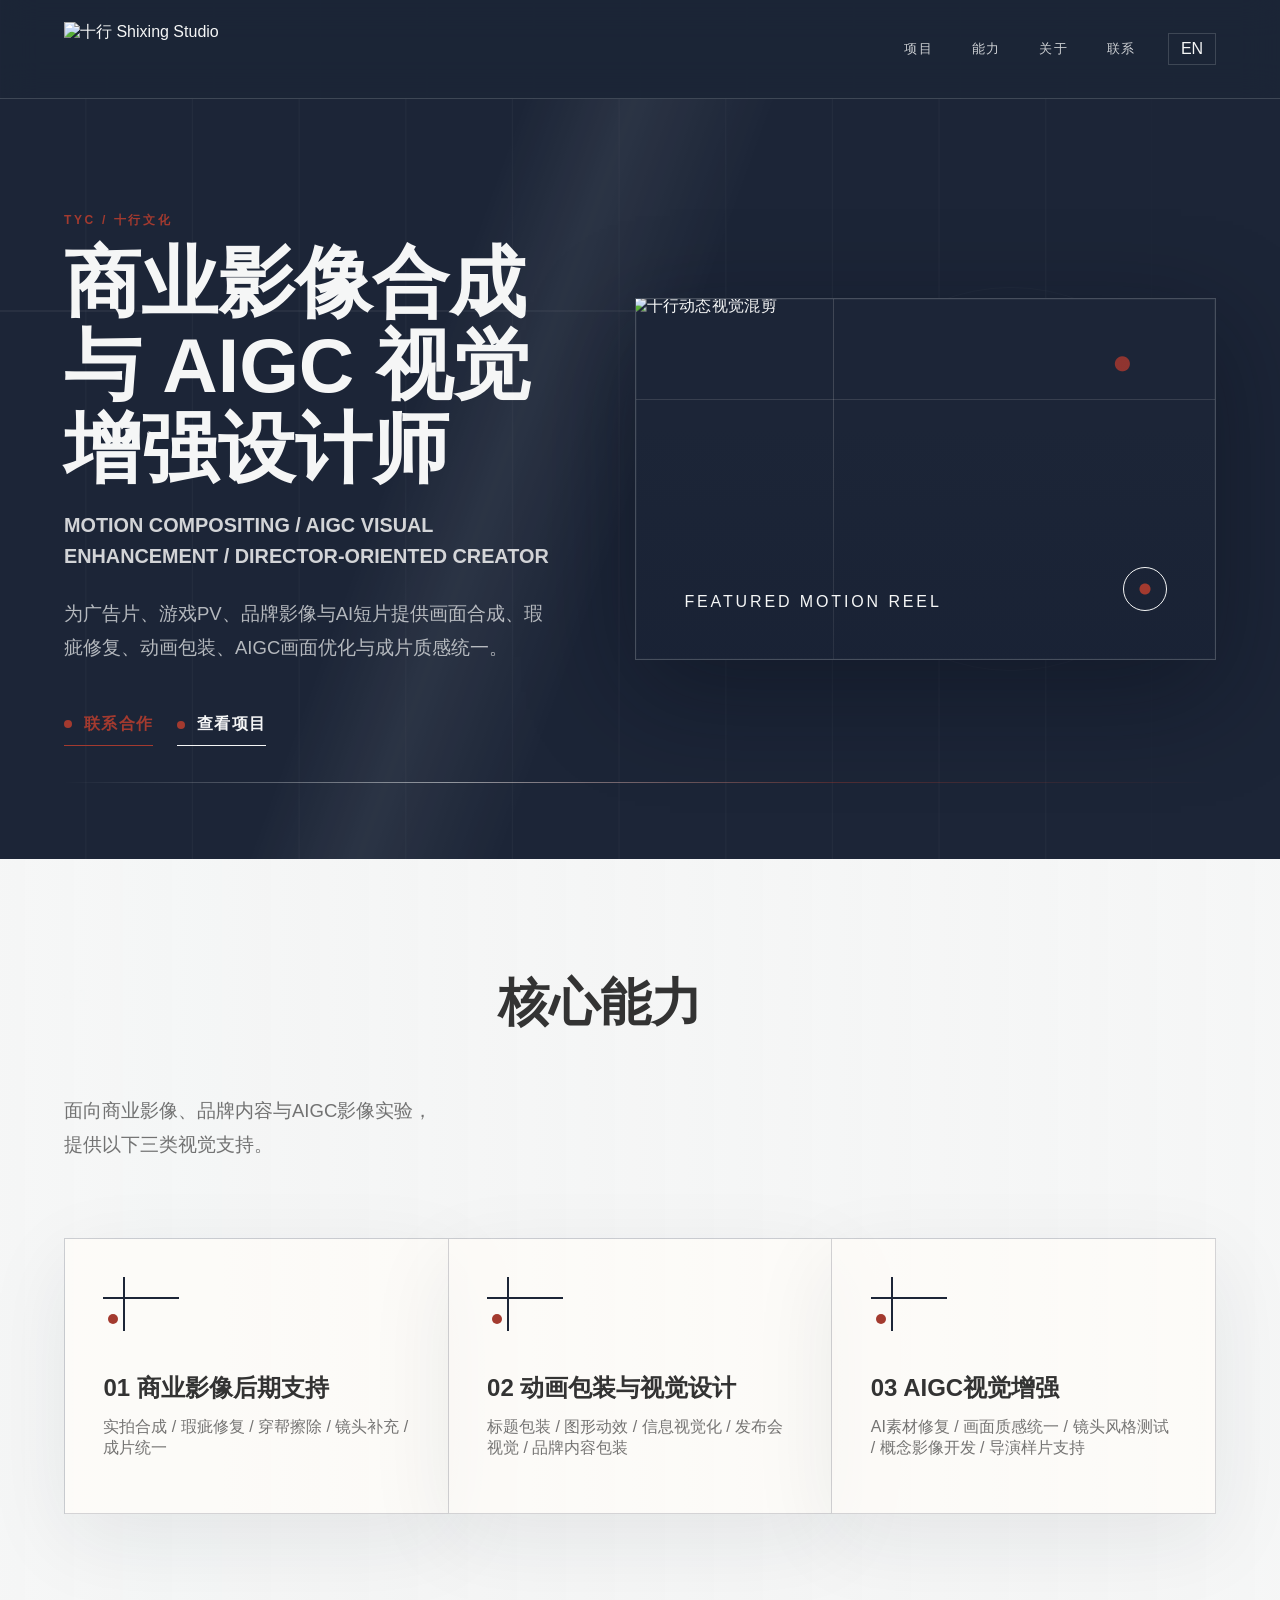
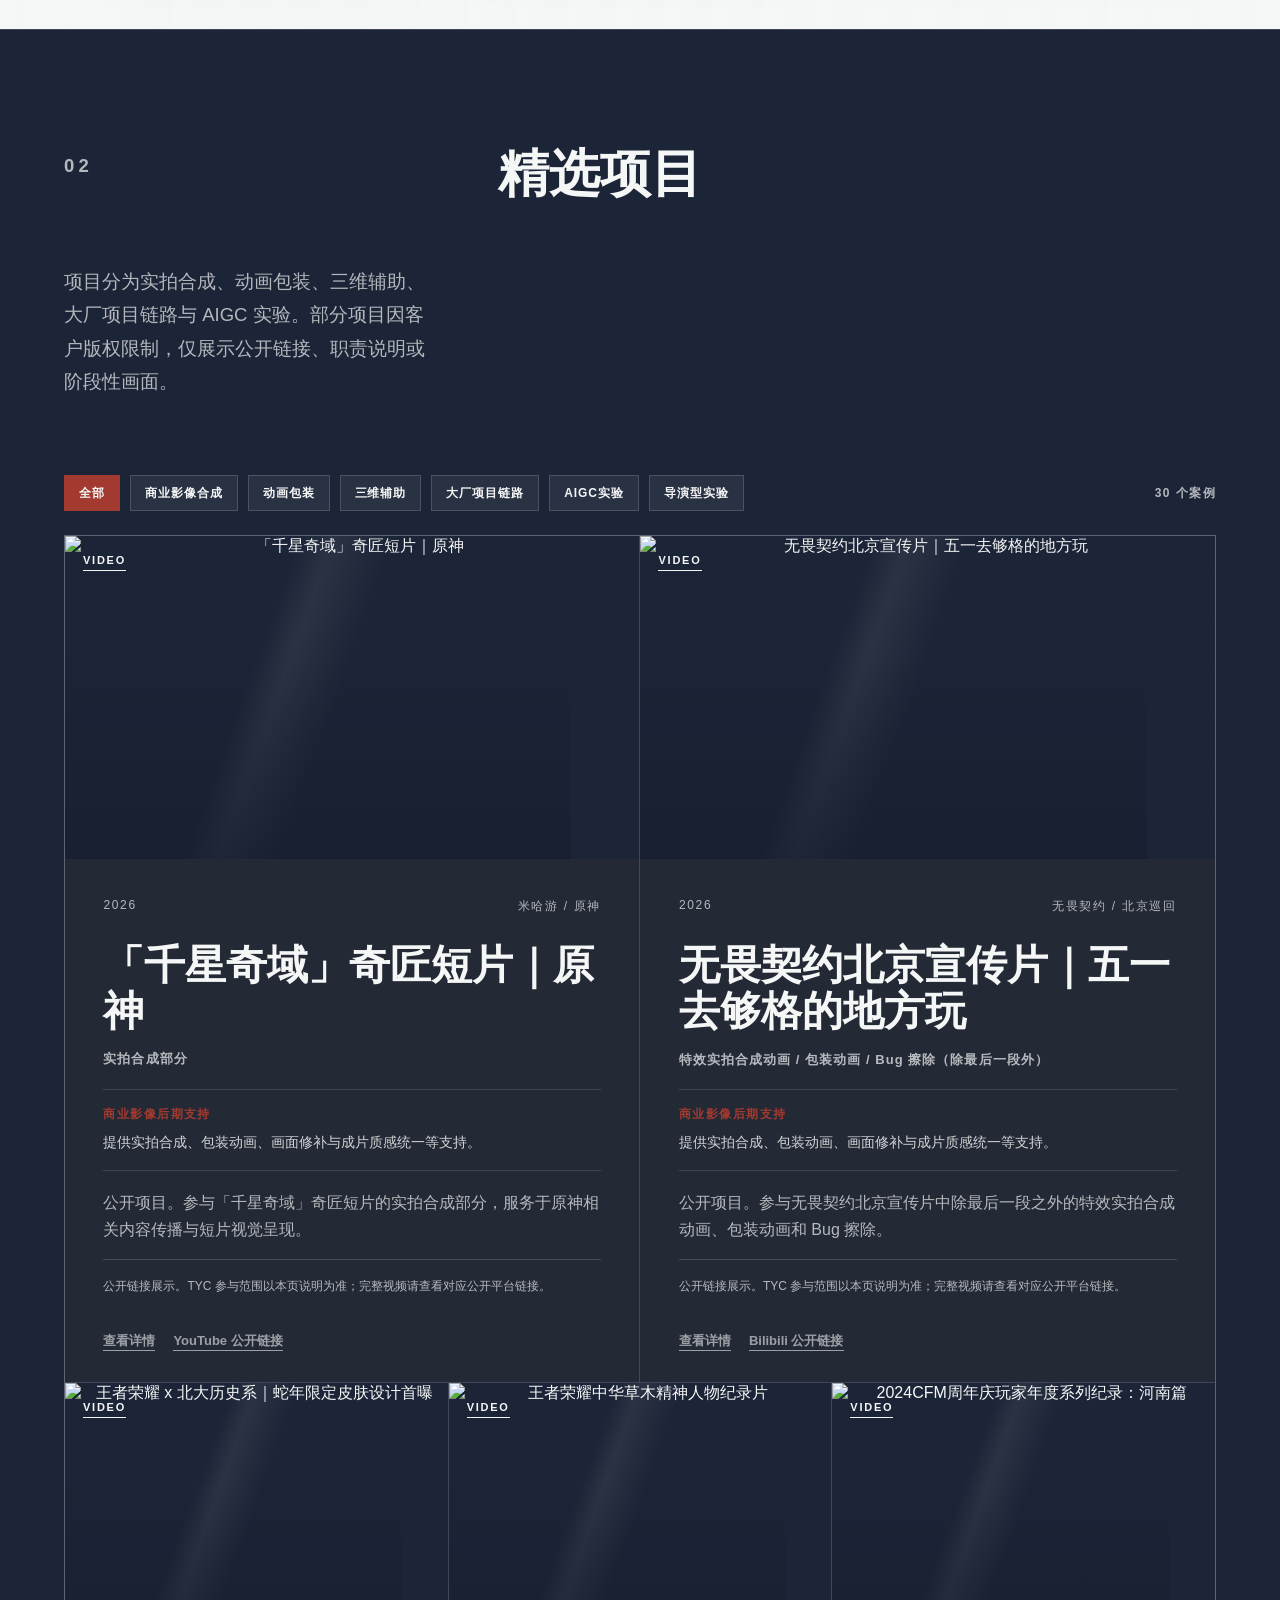
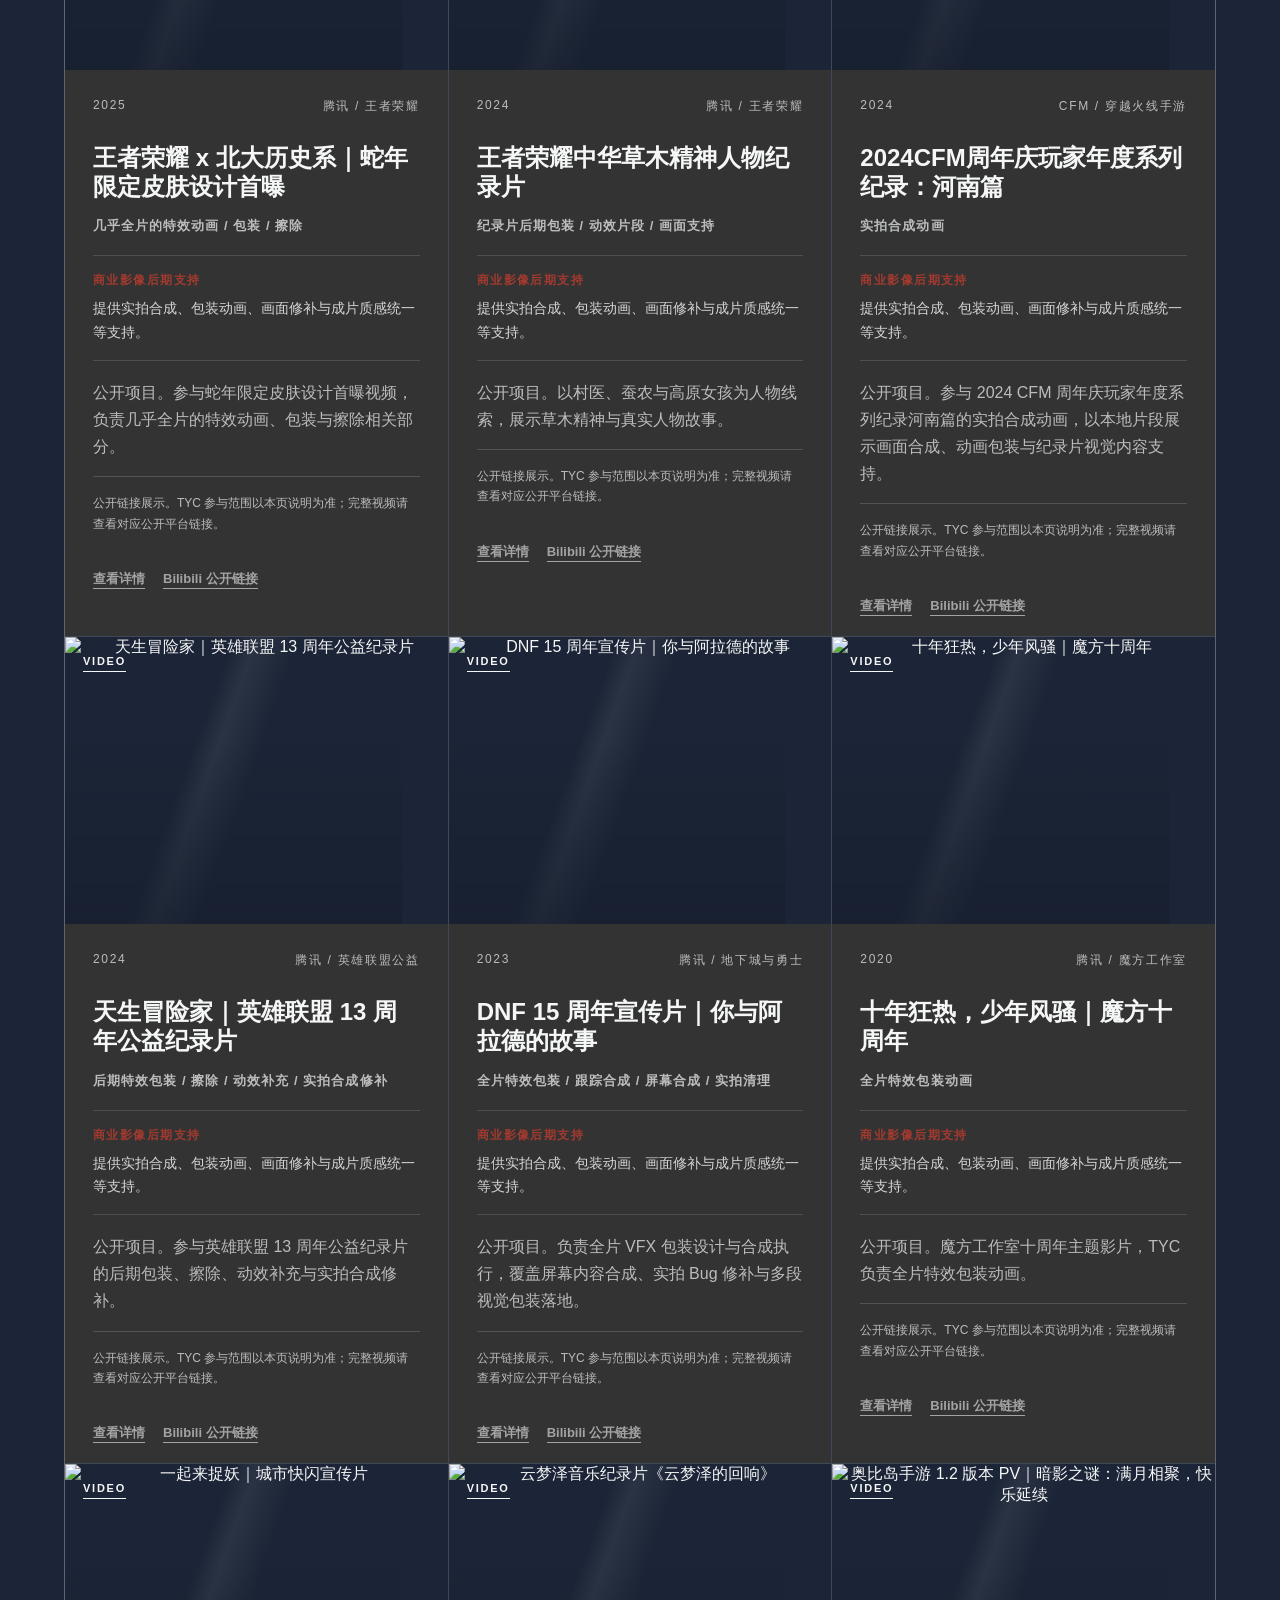
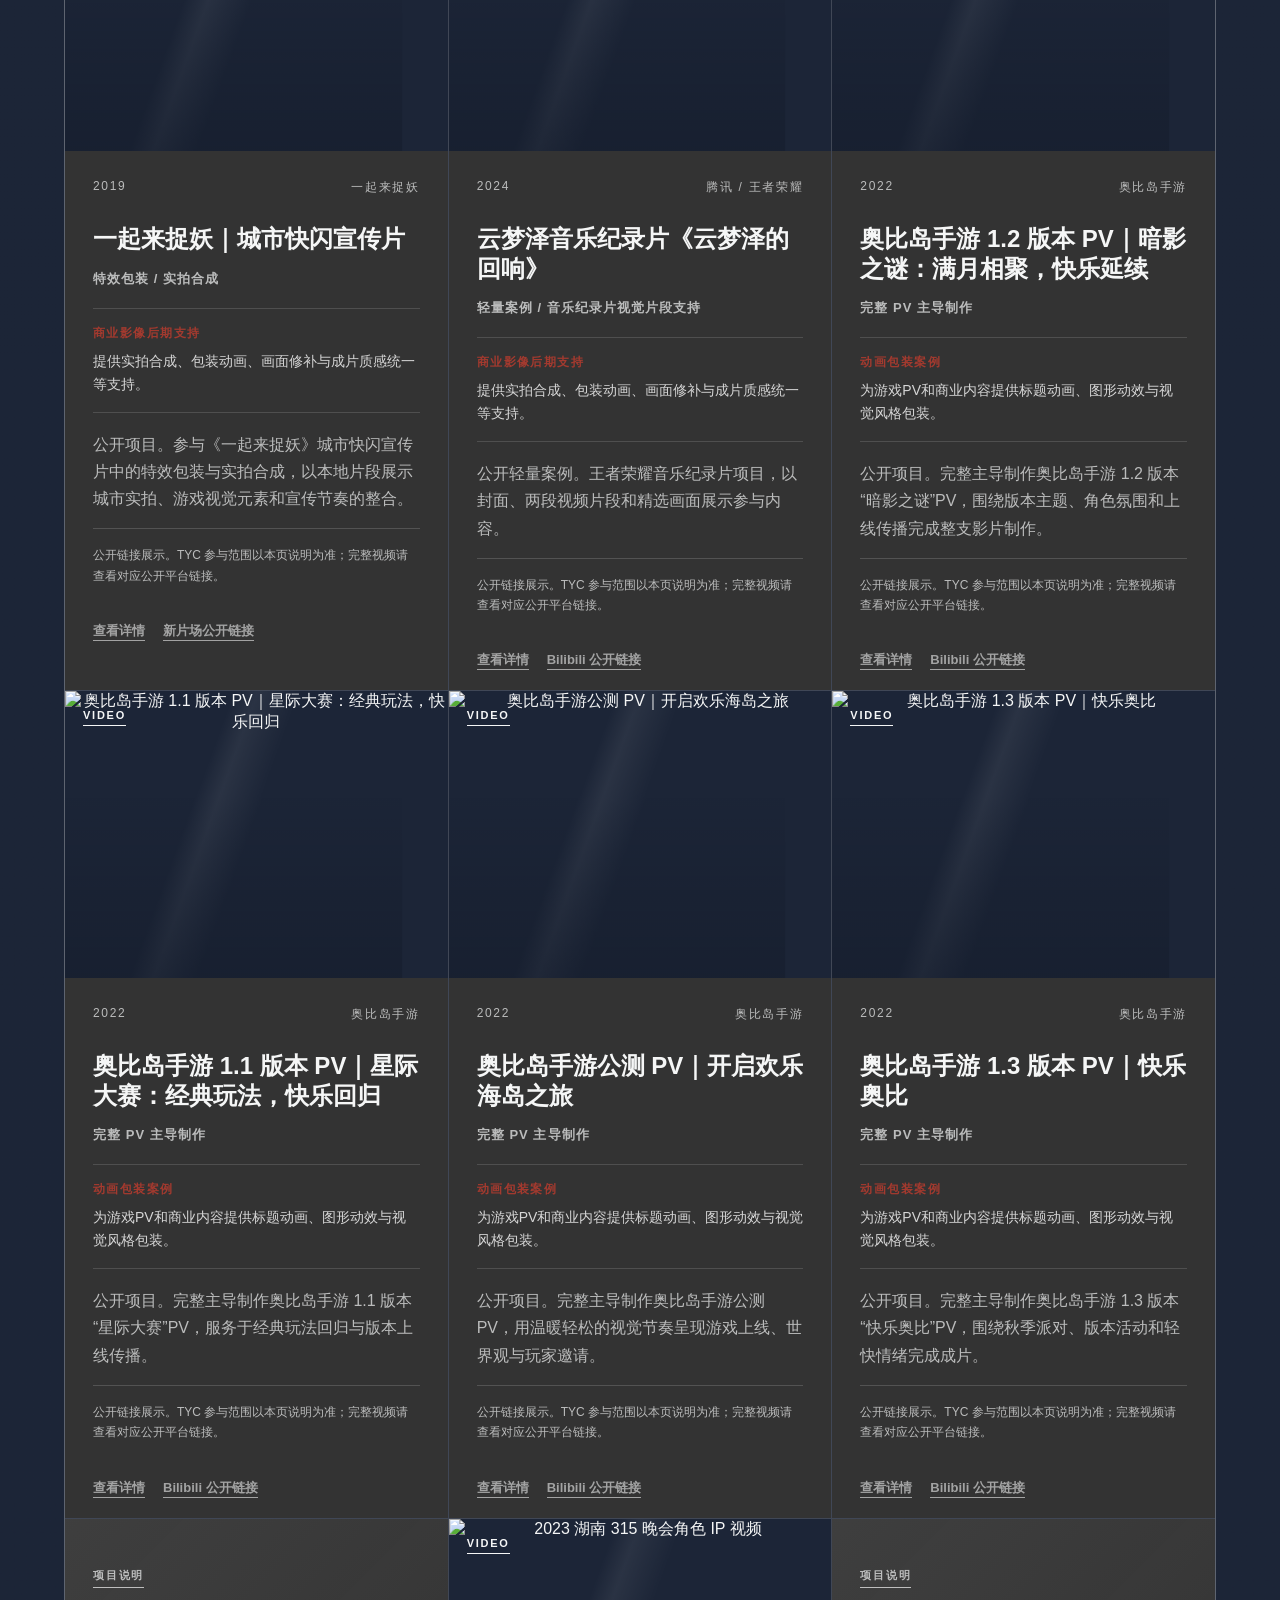
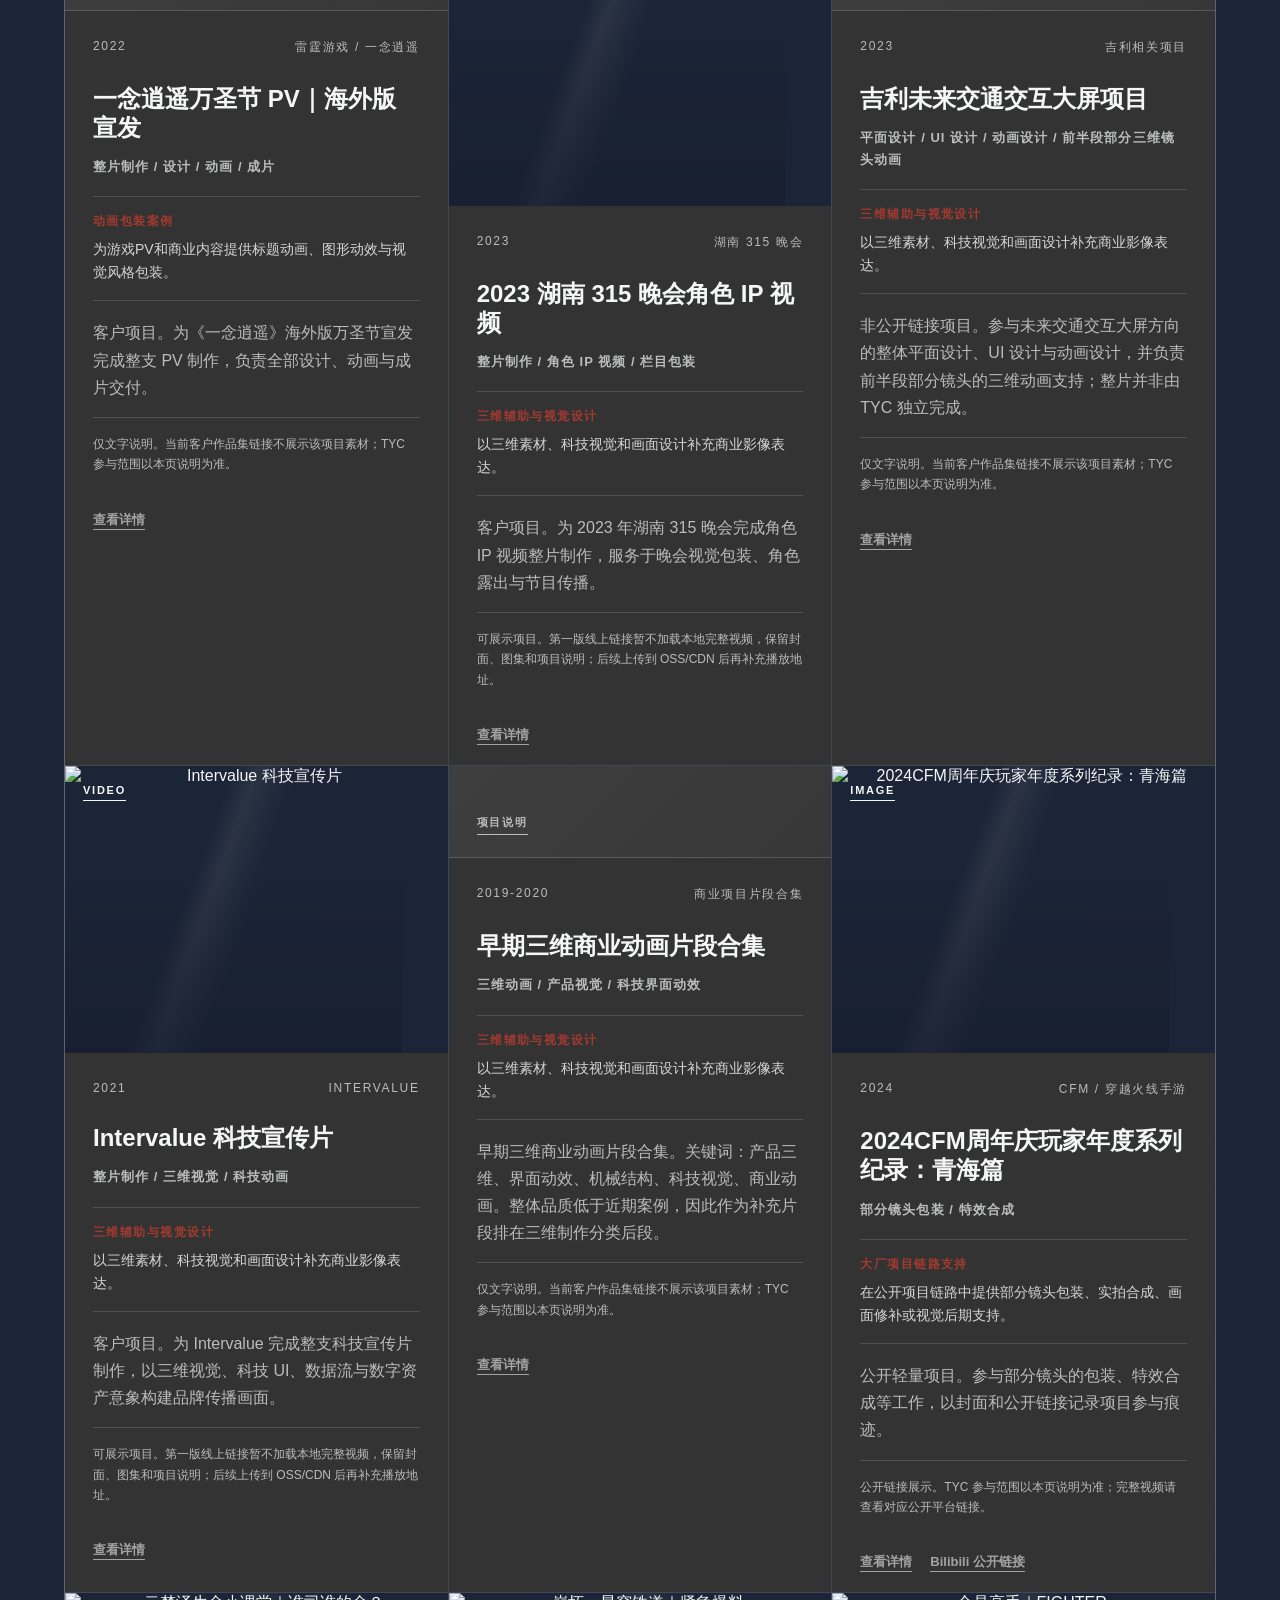
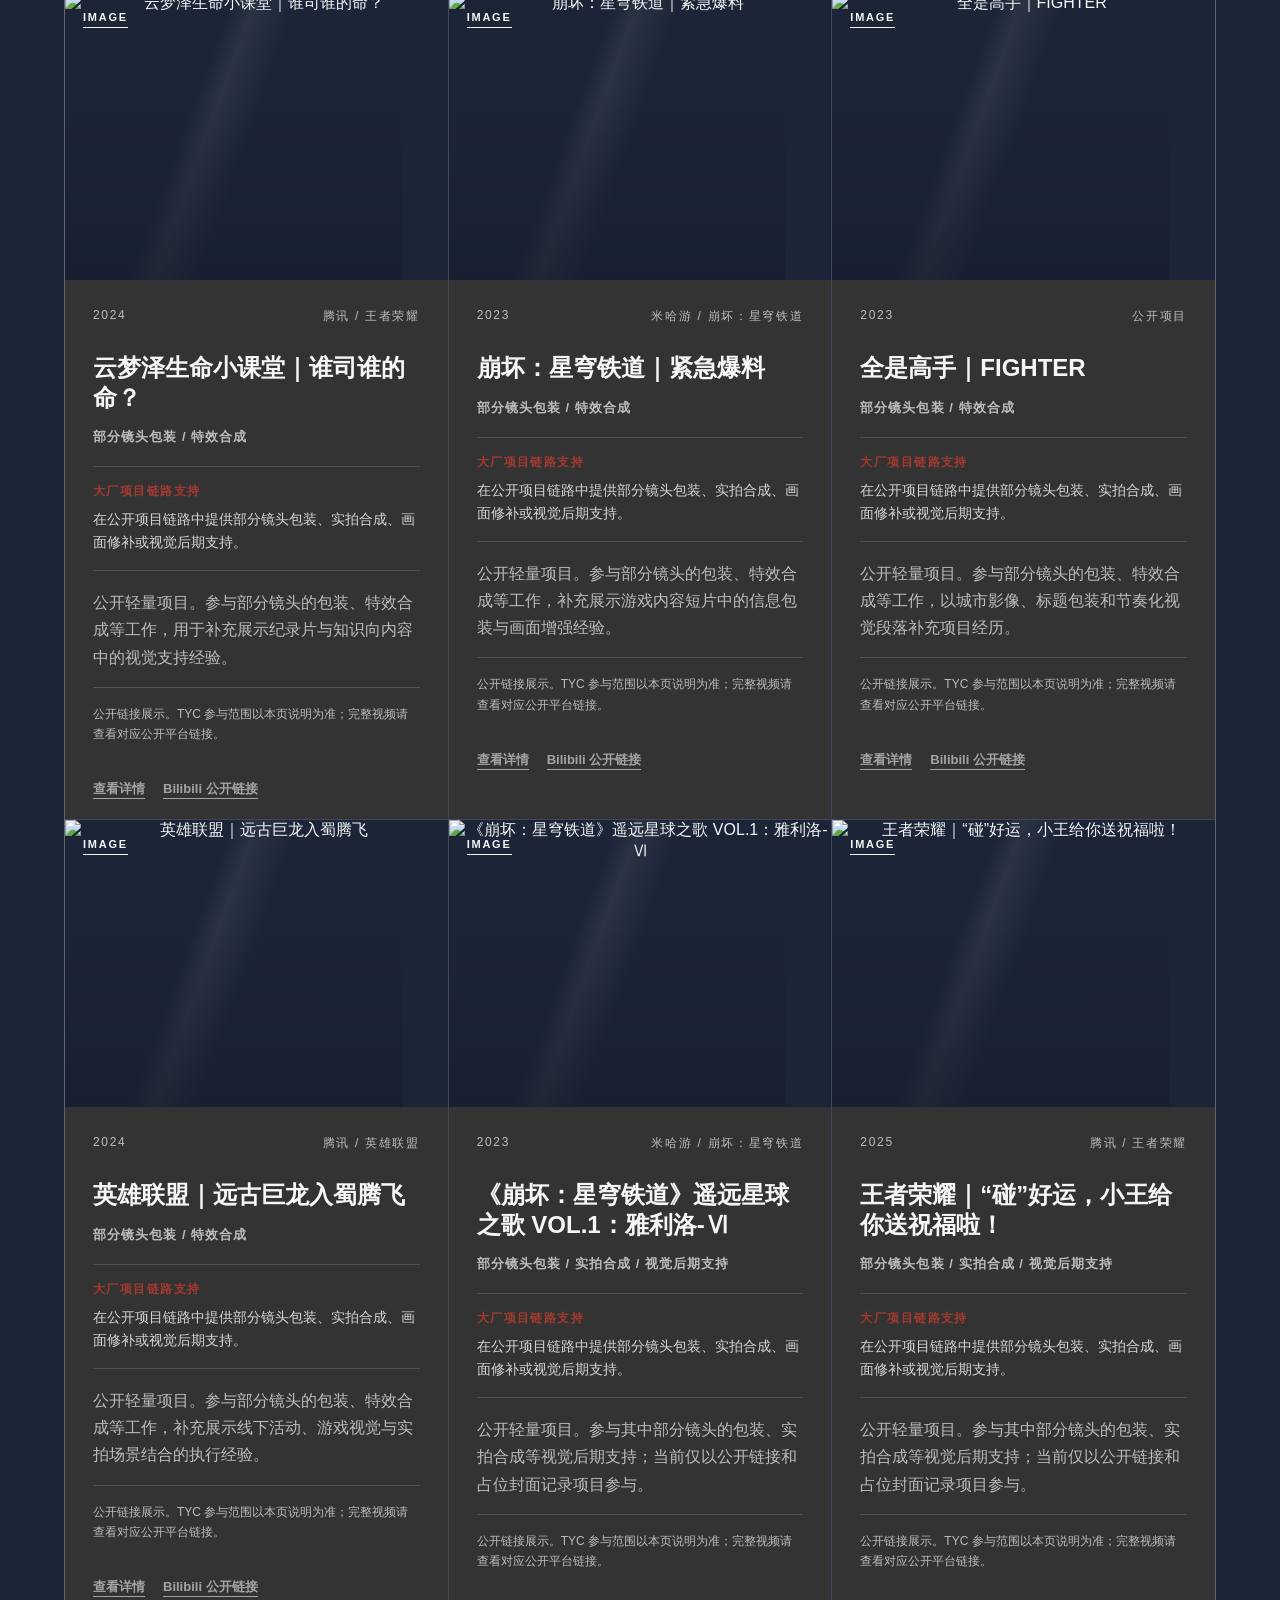
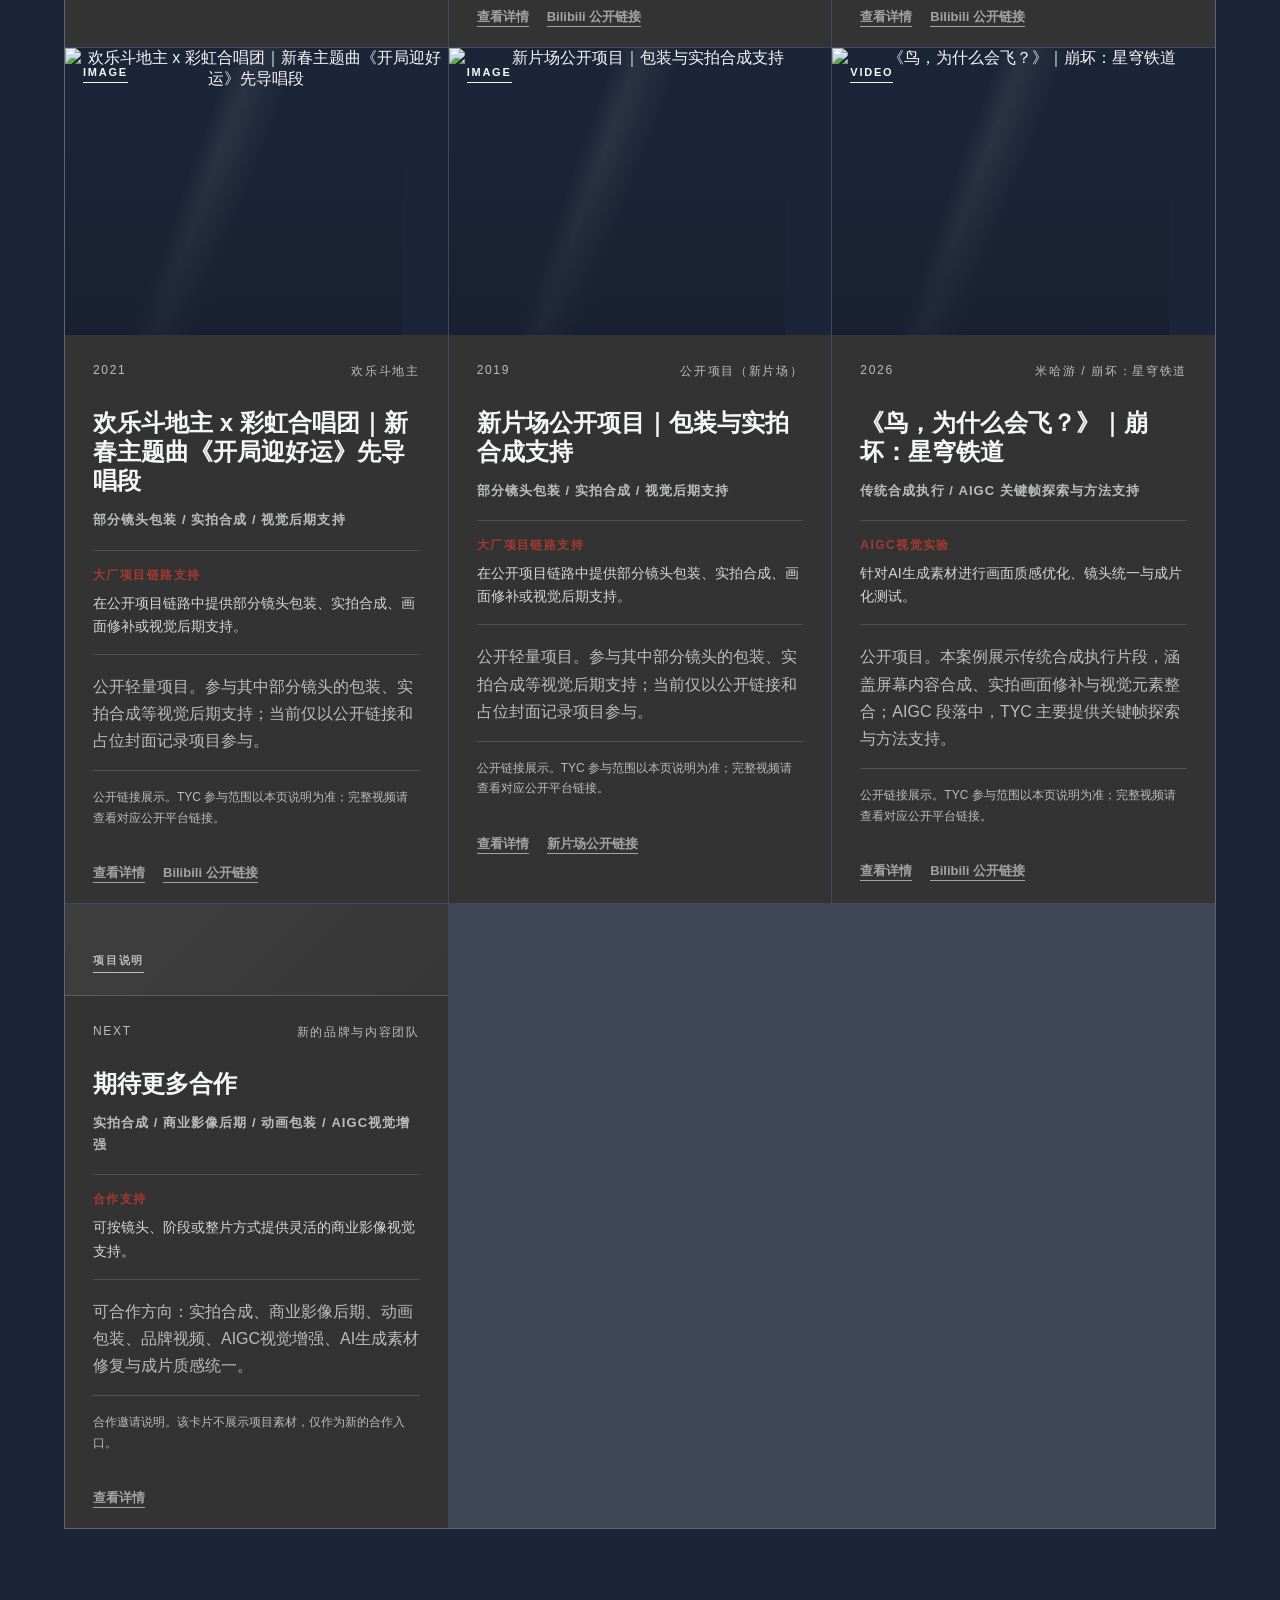
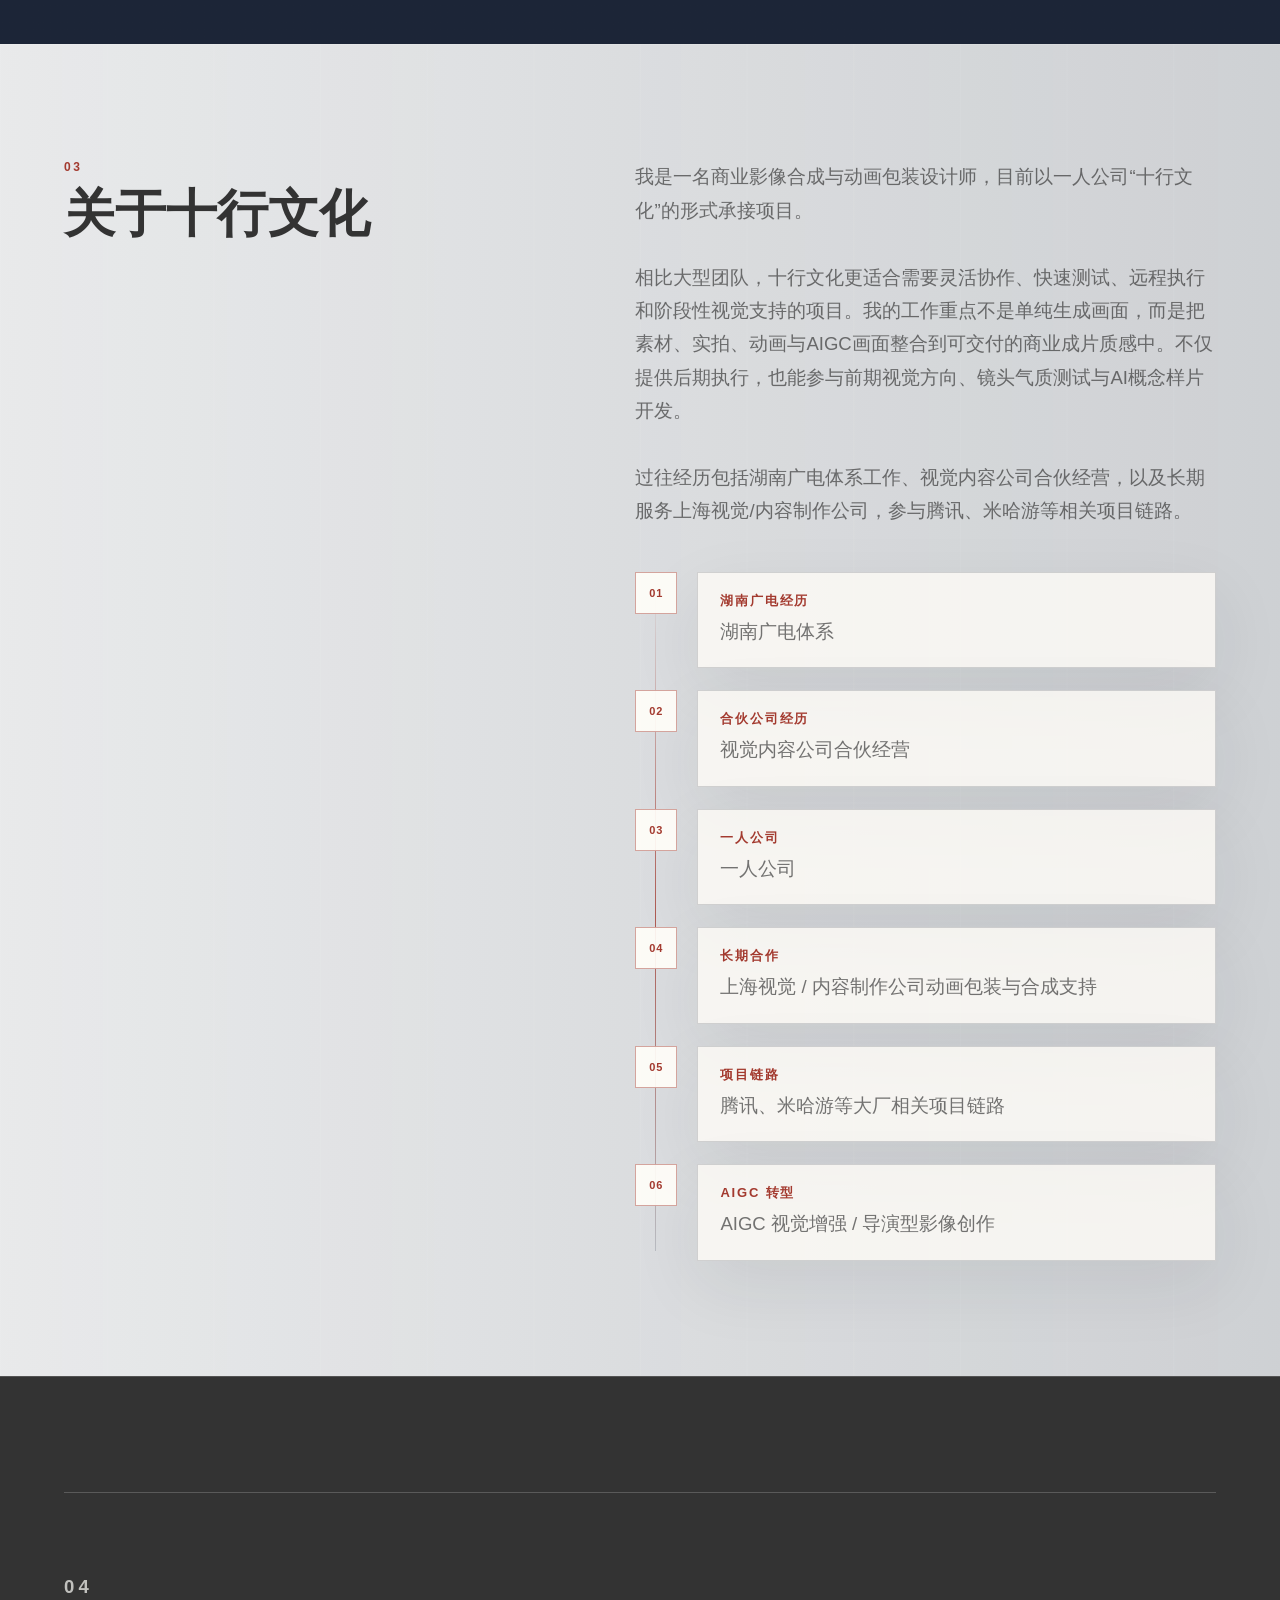
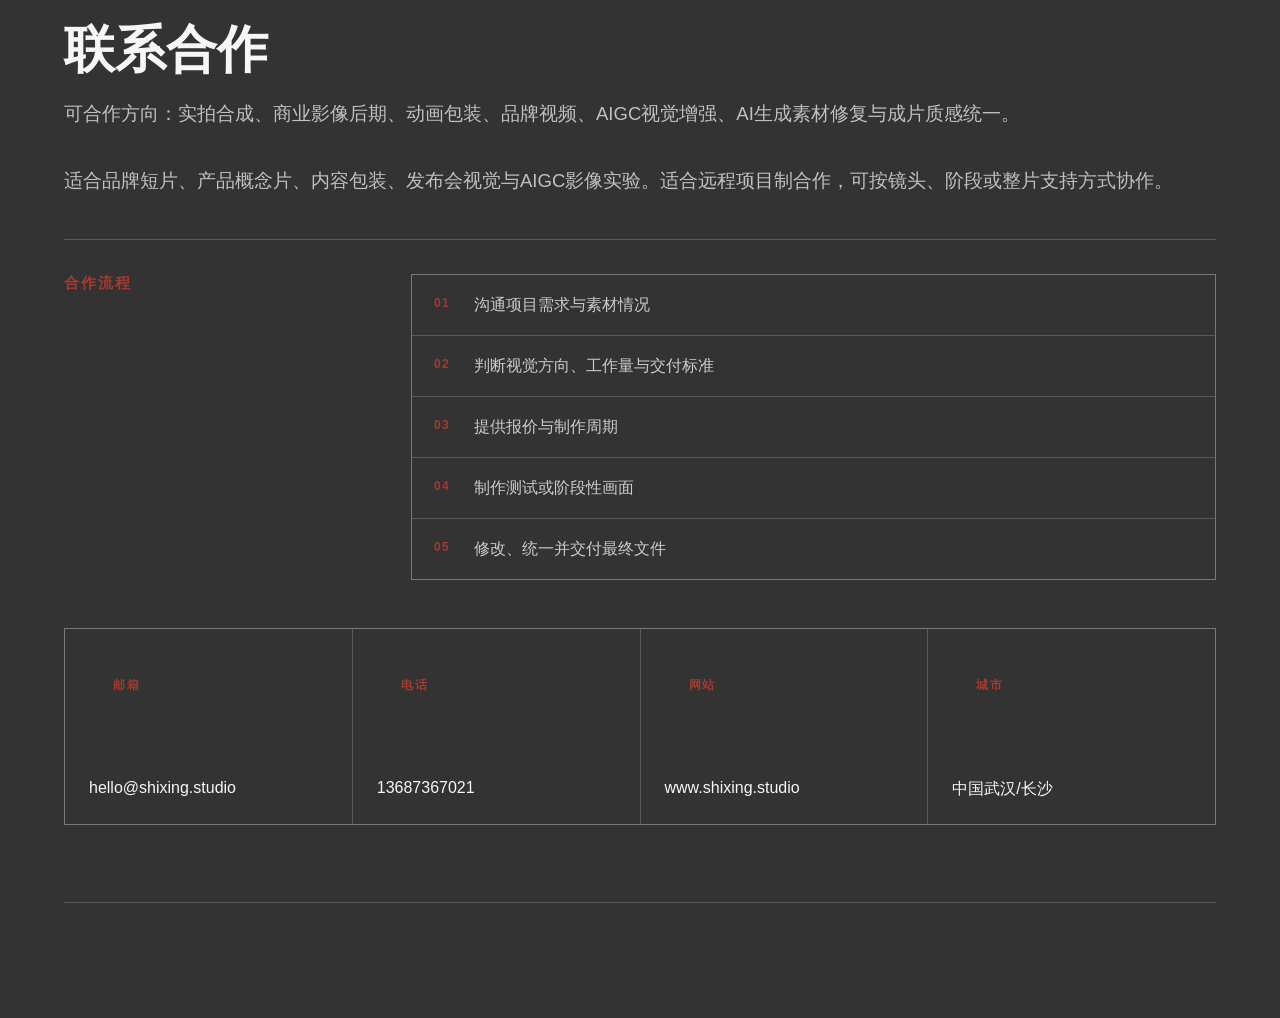
==== commit fcac0e8b: "Stabilize capability service cards" ====
--- a/shixing-portfolio-standalone.html
+++ b/shixing-portfolio-standalone.html
@@ -1498,7 +1498,23 @@
               面向商业影像、品牌内容与AIGC影像实验，提供以下三类视觉支持。
             </p>
           </div>
-          <div class="capability-grid" data-capabilities></div>
+          <div class="capability-grid" data-capabilities aria-label="核心能力服务卡">
+            <article class="capability-item">
+              <div class="capability-icon" aria-hidden="true"><span></span></div>
+              <h3>01 商业影像后期支持</h3>
+              <p>实拍合成 / 瑕疵修复 / 穿帮擦除 / 镜头补充 / 成片统一</p>
+            </article>
+            <article class="capability-item">
+              <div class="capability-icon" aria-hidden="true"><span></span></div>
+              <h3>02 动画包装与视觉设计</h3>
+              <p>标题包装 / 图形动效 / 信息视觉化 / 发布会视觉 / 品牌内容包装</p>
+            </article>
+            <article class="capability-item">
+              <div class="capability-icon" aria-hidden="true"><span></span></div>
+              <h3>03 AIGC视觉增强</h3>
+              <p>AI素材修复 / 画面质感统一 / 镜头风格测试 / 概念影像开发 / 导演样片支持</p>
+            </article>
+          </div>
         </section>
 
         <section id="work" class="work-section" aria-labelledby="work-title">
@@ -1559,6 +1575,8 @@
     </dialog>
 
 
+
+
   
     <script>window.__SHIXING_SITE_DATA__ = {"featuredReel":{"title":{"zh":"十行动态视觉混剪","en":"Shixing Motion Reel"},"description":{"zh":"这里预留给首页主视觉视频。建议使用 10-20 秒静音循环 WebM/MP4，展示视觉动画、品牌动效或项目混剪。","en":"Reserved for the home motion reel. A 10-20 second muted WebM/MP4 loop is recommended for motion identity, brand animation, or project highlights."},"poster":"assets/brand/generated-motion-hero.png","video":""},"capabilities":[{"title":{"zh":"01 商业影像后期支持","en":"01 Commercial Image Post Support"},"description":{"zh":"实拍合成 / 瑕疵修复 / 穿帮擦除 / 镜头补充 / 成片统一","en":"Live-action compositing / cleanup / continuity repair / shot support / finishing unification"}},{"title":{"zh":"02 动画包装与视觉设计","en":"02 Motion Packaging \u0026 Visual Design"},"description":{"zh":"标题包装 / 图形动效 / 信息视觉化 / 发布会视觉 / 品牌内容包装","en":"Title packaging / graphic motion / information visualization / launch-event visuals / brand content packaging"}},{"title":{"zh":"03 AIGC视觉增强","en":"03 AIGC Visual Enhancement"},"description":{"zh":"AI素材修复 / 画面质感统一 / 镜头风格测试 / 概念影像开发 / 导演样片支持","en":"AI material repair / image-quality unification / shot-style testing / concept image development / director sample support"}}],"projects":[{"title":{"zh":"「千星奇域」奇匠短片｜原神","en":"Miliastra Wonderland Artisan Short Film - Journey of Inspiration Begins Here | Genshin Impact"},"year":"2026","client":{"zh":"米哈游 / 原神","en":"miHoYo / Genshin Impact"},"role":{"zh":"实拍合成部分","en":"Live-action compositing"},"mediaType":"video","coverImage":"assets/projects/genshin-qianxing-cover.jpg","coverVideo":"","videoUrl":"","motionClips":[],"gallery":["assets/projects/genshin-qianxing-cover.jpg"],"summary":{"zh":"公开项目。参与「千星奇域」奇匠短片的实拍合成部分，服务于原神相关内容传播与短片视觉呈现。","en":"A public project. TYC contributed to the live-action compositing for the Miliastra Wonderland artisan short film for Genshin Impact-related content communication."},"detail":{"zh":"该项目为米哈游 / 原神公开短片「千星奇域」奇匠短片。TYC 参与其中的实拍合成部分，负责将实拍素材与视觉元素整合到短片画面中，增强内容的沉浸感、趣味性和传播表现。","en":"This public miHoYo / Genshin Impact short film is \"Miliastra Wonderland Artisan Short Film - Journey of Inspiration Begins Here.\" TYC contributed to the live-action compositing, integrating live-action footage and visual elements to strengthen immersion, playfulness, and content impact."},"sourceNote":{"zh":"可公开展示。图片、视频或封面来自你提供的项目素材；公开链接为对应平台视频。","en":"Publicly displayable. Cover and local video are from your provided project materials; the public link is the official YouTube video."},"externalLinks":[{"label":{"zh":"YouTube 公开链接","en":"YouTube Public Link"},"url":"https://www.youtube.com/watch?v=D794Dc8HEBk"}],"caseClass":"A","caseRank":1,"displayLevel":"publicLink","displayNote":{"zh":"公开链接展示。TYC 参与范围以本页说明为准；完整视频请查看对应公开平台链接。","en":"Public-link view. TYC participation is described on this page; please use the public platform link for the full video."}},{"title":{"zh":"无畏契约北京宣传片｜五一去够格的地方玩","en":"VALORANT Beijing Promo Film | Spend May Day Somewhere Worthy"},"year":"2026","client":{"zh":"无畏契约 / 北京巡回","en":"VALORANT / Beijing Tour"},"role":{"zh":"特效实拍合成动画 / 包装动画 / Bug 擦除（除最后一段外）","en":"VFX live-action compositing animation / packaging animation / bug cleanup, excluding the final section"},"mediaType":"video","coverImage":"assets/projects/valorant-beijing-building-growth.png","coverVideo":"","videoUrl":"","motionClips":[],"gallery":["assets/projects/valorant-beijing-building-growth.png","assets/projects/valorant-beijing-package-a.png","assets/projects/valorant-beijing-flag-drop-poster.jpg"],"summary":{"zh":"公开项目。参与无畏契约北京宣传片中除最后一段之外的特效实拍合成动画、包装动画和 Bug 擦除。","en":"A public project. TYC contributed VFX live-action compositing animation, packaging animation, and bug cleanup for the VALORANT Beijing promo film, excluding the final section."},"detail":{"zh":"TYC 参与该宣传片中除最后一段之外的特效实拍合成动画、包装动画和 Bug 擦除，将实拍场景、赛事音乐视觉包装和动态特效整合到宣传片节奏中。","en":"This project is the VALORANT Beijing promo film \"Spend May Day Somewhere Worthy.\" TYC contributed VFX live-action compositing animation, packaging animation, and bug cleanup, excluding the final section, integrating live-action scenes, event/music visual packaging, and dynamic effects into the promo rhythm."},"sourceNote":{"zh":"可公开展示。图片、视频或封面来自你提供的项目素材；公开链接为对应平台视频。","en":"Publicly displayable. Images and videos are from your provided project materials; the public link is the Bilibili video."},"externalLinks":[{"label":{"zh":"Bilibili 公开链接","en":"Bilibili Public Link"},"url":"https://www.bilibili.com/video/BV1i79hBSEmj/"}],"caseClass":"A","caseRank":2,"displayLevel":"publicLink","displayNote":{"zh":"公开链接展示。TYC 参与范围以本页说明为准；完整视频请查看对应公开平台链接。","en":"Public-link view. TYC participation is described on this page; please use the public platform link for the full video."}},{"title":{"zh":"《鸟，为什么会飞？》｜崩坏：星穹铁道","en":"Why Do Birds Fly? | Honkai: Star Rail"},"year":"2026","client":{"zh":"米哈游 / 崩坏：星穹铁道","en":"miHoYo / Honkai: Star Rail"},"role":{"zh":"传统合成执行 / AIGC 关键帧探索与方法支持","en":"Compositing execution / AIGC keyframe exploration / visual workflow support"},"mediaType":"video","coverImage":"assets/projects/hsr-birds-fly-cover.png","coverVideo":"","videoUrl":"","motionClips":[],"gallery":["assets/projects/hsr-birds-fly-cover.png"],"summary":{"zh":"公开项目。本案例展示传统合成执行片段，涵盖屏幕内容合成、实拍画面修补与视觉元素整合；AIGC 段落中，TYC 主要提供关键帧探索与方法支持。","en":"A public project. This case presents traditional compositing execution clips, including screen-content compositing, live-action cleanup, and visual element integration. For AIGC sections, TYC mainly provided keyframe exploration and workflow support."},"detail":{"zh":"本案例展示《鸟，为什么会飞？》中的传统合成执行片段，涵盖屏幕内容合成、实拍画面修补与视觉元素整合。TYC 参与部分镜头的后期合成执行，将实拍素材、屏幕内容与视觉元素整理进可交付画面。\n\n在 AIGC 相关段落中，TYC 主要提供关键帧探索与方法支持，帮助团队明确画面方向和可落地路径，并非全片 AIGC 生成归属。","en":"This case presents traditional compositing execution from Why Do Birds Fly?, including screen-content compositing, live-action cleanup, and visual element integration. TYC contributed to selected shots by organizing live-action footage, screen material, and visual elements into deliverable frames.\n\nFor AIGC-related sections, TYC mainly provided keyframe exploration and method support, helping the team clarify image direction and practical implementation paths. This does not indicate ownership of full-film AIGC generation."},"sourceNote":{"zh":"可公开展示。封面与本地视频来自你提供的项目素材；公开链接为 Bilibili 视频。AIGC 部分为关键帧探索与方法支持，并非全片生成归属。","en":"Publicly displayable. Cover and local clips are from your provided project materials; the public link is the Bilibili video. AIGC work refers to keyframe exploration and workflow support, not full-film generation ownership."},"externalLinks":[{"label":{"zh":"Bilibili 公开链接","en":"Bilibili Public Link"},"url":"https://www.bilibili.com/video/BV1eRXrB3EQ7/?spm_id_from=333.337.search-card.all.click\u0026vd_source=b85e87025b62ef509a0dd1c1709f4af9"}],"caseClass":"AIGC","caseRank":3,"displayLevel":"publicLink","displayNote":{"zh":"公开链接展示。TYC 参与范围以本页说明为准；完整视频请查看对应公开平台链接。","en":"Public-link view. TYC participation is described on this page; please use the public platform link for the full video."}},{"title":{"zh":"王者荣耀 x 北大历史系｜蛇年限定皮肤设计首曝","en":"Honor of Kings x Peking University History Department | Year of the Snake Skin Design Reveal"},"year":"2025","client":{"zh":"腾讯 / 王者荣耀","en":"Tencent / Honor of Kings"},"role":{"zh":"几乎全片的特效动画 / 包装 / 擦除","en":"VFX animation, packaging, and cleanup across nearly the full film"},"mediaType":"video","coverImage":"assets/projects/hok-snake-cover.png","coverVideo":"","videoUrl":"","motionClips":[],"gallery":["assets/projects/hok-snake-cover.png","assets/projects/hok-snake-still-07.png","assets/projects/hok-snake-still-08.png"],"summary":{"zh":"公开项目。参与蛇年限定皮肤设计首曝视频，负责几乎全片的特效动画、包装与擦除相关部分。","en":"A public project for the Honor of Kings x Peking University History Department Year of the Snake skin reveal. TYC handled VFX animation, packaging, and cleanup across nearly the full film."},"detail":{"zh":"TYC 参与几乎整支影片的特效动画、包装和擦除部分，将中国纹样、祈愿叙事、角色皮肤视觉和实拍/画面素材整合为具有节庆感与文化感的动态内容。","en":"This Tencent / Honor of Kings collaboration with the Peking University History Department reveals the Year of the Snake limited skin theme. TYC contributed VFX animation, packaging, and cleanup across nearly the full film, integrating Chinese pattern motifs, wish-making narrative, skin visuals, and live-action/screen material into a culturally rich motion piece."},"sourceNote":{"zh":"可公开展示。图片、视频或封面来自你提供的项目素材；公开链接为对应平台视频。","en":"Publicly displayable. Images and videos are from your provided project materials; the public link is the Bilibili video."},"externalLinks":[{"label":{"zh":"Bilibili 公开链接","en":"Bilibili Public Link"},"url":"https://www.bilibili.com/video/BV1WrwPeEEs2/"}],"caseClass":"A","caseRank":4,"displayLevel":"publicLink","displayNote":{"zh":"公开链接展示。TYC 参与范围以本页说明为准；完整视频请查看对应公开平台链接。","en":"Public-link view. TYC participation is described on this page; please use the public platform link for the full video."}},{"title":{"zh":"王者荣耀中华草木精神人物纪录片","en":"Honor of Kings Chinese Flora Spirit Documentary | Village Doctor, Sericulture Workers, and Plateau Girl"},"year":"2024","client":{"zh":"腾讯 / 王者荣耀","en":"Tencent / Honor of Kings"},"role":{"zh":"纪录片后期包装 / 动效片段 / 画面支持","en":"Documentary post packaging / motion segments / visual support"},"mediaType":"video","coverImage":"assets/projects/hok-caomu-cover.png","coverVideo":"","videoUrl":"","motionClips":[],"gallery":["assets/projects/hok-caomu-cover.png","assets/projects/hok-caomu-still-01.png","assets/projects/hok-caomu-still-02.png"],"summary":{"zh":"公开项目。以村医、蚕农与高原女孩为人物线索，展示草木精神与真实人物故事。","en":"A public Honor of Kings documentary project about Chinese flora spirit, following a village doctor, sericulture workers, and a plateau girl through real human stories."},"detail":{"zh":"该案例通过主封面、代表性视频片段和精选画面展示纪录片包装、动效段落与画面支持内容。","en":"This Tencent / Honor of Kings documentary project presents the spirit of Chinese flora through real people and lived environments. The case is shown through the main cover, five representative video clips, and selected frames to communicate documentary packaging, motion segments, and visual support work."},"sourceNote":{"zh":"可公开展示。图片、视频或封面来自你提供的项目素材；公开链接为对应平台视频。","en":"Publicly displayable. Cover, clips, and stills are from your provided project materials; the public link is the Bilibili video."},"externalLinks":[{"label":{"zh":"Bilibili 公开链接","en":"Bilibili Public Link"},"url":"https://www.bilibili.com/video/BV1rd1tYMEEL/"}],"caseClass":"A","caseRank":5,"displayLevel":"publicLink","displayNote":{"zh":"公开链接展示。TYC 参与范围以本页说明为准；完整视频请查看对应公开平台链接。","en":"Public-link view. TYC participation is described on this page; please use the public platform link for the full video."}},{"title":{"zh":"2024CFM周年庆玩家年度系列纪录：河南篇","en":"2024 CFM Anniversary Player Annual Documentary: Henan"},"year":"2024","client":{"zh":"CFM / 穿越火线手游","en":"CFM / CrossFire Mobile"},"role":{"zh":"实拍合成动画","en":"Live-action compositing animation"},"mediaType":"video","coverImage":"assets/projects/cfm-henan-cover.png","coverVideo":"","videoUrl":"","motionClips":[],"gallery":["assets/projects/cfm-henan-cover.png"],"summary":{"zh":"公开项目。参与 2024 CFM 周年庆玩家年度系列纪录河南篇的实拍合成动画，以本地片段展示画面合成、动画包装与纪录片视觉内容支持。","en":"A public project. TYC contributed live-action compositing animation for the 2024 CFM Anniversary Player Annual Documentary: Henan, with local clips showing image compositing, motion packaging, and documentary visual support."},"detail":{"zh":"该项目为 2024 CFM 周年庆玩家年度系列纪录河南篇。TYC 参与实拍合成动画部分，将实拍画面、动态元素与纪录片叙事节奏结合，服务于玩家故事、地域主题和周年庆传播内容的视觉呈现。","en":"This project is the Henan chapter of the 2024 CFM Anniversary Player Annual Documentary series. TYC contributed live-action compositing animation, combining live-action footage, motion elements, and the documentary narrative rhythm to support the visual presentation of player stories, regional themes, and anniversary communication."},"sourceNote":{"zh":"可公开展示。封面与本地视频来自你提供的项目素材；公开链接为 Bilibili 视频。","en":"Publicly displayable. Cover and local videos are from your provided project materials; the public link is the Bilibili video."},"externalLinks":[{"label":{"zh":"Bilibili 公开链接","en":"Bilibili Public Link"},"url":"https://www.bilibili.com/video/BV14fi9YfEmg/?spm_id_from=333.337.search-card.all.click\u0026vd_source=b85e87025b62ef509a0dd1c1709f4af9"}],"caseClass":"A","caseRank":6,"displayLevel":"publicLink","displayNote":{"zh":"公开链接展示。TYC 参与范围以本页说明为准；完整视频请查看对应公开平台链接。","en":"Public-link view. TYC participation is described on this page; please use the public platform link for the full video."}},{"title":{"zh":"天生冒险家｜英雄联盟 13 周年公益纪录片","en":"Born Adventurer | League of Legends 13th Anniversary Charity Documentary"},"year":"2024","client":{"zh":"腾讯 / 英雄联盟公益","en":"Tencent / League of Legends Charity"},"role":{"zh":"后期特效包装 / 擦除 / 动效补充 / 实拍合成修补","en":"Post VFX packaging / cleanup / motion additions / live-action compositing repair"},"mediaType":"video","coverImage":"assets/projects/lol-adventurer-cover.png","coverVideo":"","videoUrl":"","motionClips":[],"gallery":["assets/projects/lol-adventurer-cover.png","assets/projects/lol-adventurer-still-16.png","assets/projects/lol-adventurer-still-17.png"],"summary":{"zh":"公开项目。参与英雄联盟 13 周年公益纪录片的后期包装、擦除、动效补充与实拍合成修补。","en":"A public League of Legends charity documentary project. TYC contributed post VFX packaging, bug/continuity/visual cleanup, motion additions, and live-action compositing repairs across the film."},"detail":{"zh":"TYC 参与纪录片中的后期特效包装、画面修补、动效补充与实拍合成处理，服务于公益叙事、人物表达和品牌情感呈现。","en":"This is a full-film post-production support case. The work is distributed across multiple sections and shots, so a single isolated clip cannot fully communicate the overall workload. This case therefore combines the cover, representative hand-drawn elements, selected frames, and role description to help clients clearly understand TYC\u0027s specific contribution and execution scope.\n\nTYC was mainly responsible for packaging animation across the film, bug / continuity / visual imperfection cleanup, scattered motion additions, and live-action compositing repairs. The work provided continuous, detailed, and stable visual post-production support, helping the final film feel more unified in polish, detail correction, and overall viewing quality."},"sourceNote":{"zh":"可公开展示。图片、视频或封面来自你提供的项目素材；公开链接为对应平台视频。","en":"Publicly displayable. Cover, video, and stills are from your provided project materials; the public link is the Bilibili video."},"externalLinks":[{"label":{"zh":"Bilibili 公开链接","en":"Bilibili Public Link"},"url":"https://www.bilibili.com/video/BV1hHHZe8E4H/"}],"caseClass":"A","caseRank":7,"displayLevel":"publicLink","displayNote":{"zh":"公开链接展示。TYC 参与范围以本页说明为准；完整视频请查看对应公开平台链接。","en":"Public-link view. TYC participation is described on this page; please use the public platform link for the full video."}},{"title":{"zh":"DNF 15 周年宣传片｜你与阿拉德的故事","en":"DNF 15th Anniversary Promo Film | Your Story with Arad"},"year":"2023","client":{"zh":"腾讯 / 地下城与勇士","en":"Tencent / Dungeon \u0026 Fighter (DNF)"},"role":{"zh":"全片特效包装 / 跟踪合成 / 屏幕合成 / 实拍清理","en":"Full-film VFX packaging / tracking compositing / screen compositing / live-action cleanup"},"mediaType":"video","coverImage":"assets/projects/dnf-15th-cover.png","coverVideo":"","videoUrl":"","motionClips":[],"gallery":["assets/projects/dnf-15th-cover.png","assets/projects/dnf-15th-still-2.png","assets/projects/dnf-15th-still-3.png"],"summary":{"zh":"公开项目。负责全片 VFX 包装设计与合成执行，覆盖屏幕内容合成、实拍 Bug 修补与多段视觉包装落地。","en":"A public DNF 15th anniversary promo film. TYC handled full-film VFX packaging and compositing execution, covering shot tracking, screen compositing, live-action cleanup, and visual repair."},"detail":{"zh":"TYC 负责全片特效包装设计与合成执行，工作范围覆盖镜头跟踪合成、屏幕内容合成与替换、实拍画面 Bug 修补、画面瑕疵清理及多段视觉包装落地。","en":"This Tencent / Dungeon \u0026 Fighter 15th anniversary promo film, \"Your Story with Arad,\" connects live-action life scenes with game memories. TYC was responsible for full-film VFX packaging design and compositing execution, including shot tracking and compositing, screen content compositing and replacement, live-action bug fixes, visual cleanup, and packaging implementation across multiple sections."},"sourceNote":{"zh":"可公开展示。图片、视频或封面来自你提供的项目素材；公开链接为对应平台视频。","en":"Publicly displayable. Cover, clips, and stills are from your provided project materials; the public link is the Bilibili video."},"externalLinks":[{"label":{"zh":"Bilibili 公开链接","en":"Bilibili Public Link"},"url":"https://www.bilibili.com/video/BV1ks4y1v7sw/?spm_id_from=333.337.search-card.all.click\u0026vd_source=b85e87025b62ef509a0dd1c1709f4af9"}],"caseClass":"A","caseRank":8,"displayLevel":"publicLink","displayNote":{"zh":"公开链接展示。TYC 参与范围以本页说明为准；完整视频请查看对应公开平台链接。","en":"Public-link view. TYC participation is described on this page; please use the public platform link for the full video."}},{"title":{"zh":"2023 湖南 315 晚会角色 IP 视频","en":"2023 Hunan 315 Gala Character IP Video"},"year":"2023","client":{"zh":"湖南 315 晚会","en":"Hunan 315 Gala"},"role":{"zh":"整片制作 / 角色 IP 视频 / 栏目包装","en":"Full film production / character IP video / program packaging"},"mediaType":"video","coverImage":"assets/projects/hunan-315-cover.png","coverVideo":"","videoUrl":"","motionClips":[],"gallery":[],"summary":{"zh":"客户项目。为 2023 年湖南 315 晚会完成角色 IP 视频整片制作，服务于晚会视觉包装、角色露出与节目传播。","en":"A client project. TYC produced the full character IP video for the 2023 Hunan 315 Gala, supporting gala visual packaging, character presentation, and program communication."},"detail":{"zh":"该项目为 2023 年湖南 315 晚会角色 IP 视频。TYC 负责整片制作，围绕晚会传播需求、角色 IP 形象、栏目包装节奏和节目视觉呈现完成成片交付。","en":"This project is the character IP video for the 2023 Hunan 315 Gala. TYC handled the full film production, delivering the piece around the gala communication needs, character IP presentation, program-packaging rhythm, and overall visual expression."},"sourceNote":{"zh":"本地成片来自你提供的项目素材。该项目按整片制作案例展示。","en":"Local finished film is from your provided project material. This project is presented as a full-production case."},"externalLinks":[],"caseClass":"ThreeD","caseRank":1,"displayLevel":"full","displayNote":{"zh":"可展示项目。第一版线上链接暂不加载本地完整视频，保留封面、图集和项目说明；后续上传到 OSS/CDN 后再补充播放地址。","en":"Displayable project. The first online version does not load the local full video; it keeps the cover, stills, and project notes. Playback can be restored after uploading the file to OSS/CDN."}},{"title":{"zh":"奥比岛手游 1.2 版本 PV｜暗影之谜：满月相聚，快乐延续","en":"Obi Island Mobile 1.2 Version PV | Mystery of Shadows"},"year":"2022","client":{"zh":"奥比岛手游","en":"Obi Island Mobile"},"role":{"zh":"完整 PV 主导制作","en":"Full PV lead production"},"mediaType":"video","coverImage":"assets/projects/aobi-shadow-cover.png","coverVideo":"","videoUrl":"","motionClips":[],"gallery":["assets/projects/aobi-shadow-cover.png"],"summary":{"zh":"公开项目。完整主导制作奥比岛手游 1.2 版本“暗影之谜”PV，围绕版本主题、角色氛围和上线传播完成整支影片制作。","en":"A public project. TYC led the full production of the Obi Island Mobile 1.2 version PV, building the complete film around the version theme, character mood, and launch communication."},"detail":{"zh":"该项目为奥比岛手游 1.2 版本“暗影之谜”PV《满月相聚，快乐延续》。TYC 主导完成整支 PV 制作，围绕版本主题、角色氛围、画面节奏和宣传信息进行整体视觉表达与成片交付。","en":"This project is the Obi Island Mobile 1.2 version PV, Mystery of Shadows. TYC led the full PV production, shaping the version theme, character atmosphere, visual rhythm, promotional messaging, and final delivery."},"sourceNote":{"zh":"可公开展示。封面与本地视频来自你提供的项目素材；公开链接为 Bilibili 视频。该项目按完整主导制作案例展示。","en":"Publicly displayable. Cover and local video are from your provided project materials; the public link is the Bilibili video. This project is presented as a full lead-production case."},"externalLinks":[{"label":{"zh":"Bilibili 公开链接","en":"Bilibili Public Link"},"url":"https://www.bilibili.com/video/BV1JF411P7FA?spm_id_from=333.788.videopod.sections\u0026vd_source=b85e87025b62ef509a0dd1c1709f4af9"}],"caseClass":"GamePV","caseRank":1,"displayLevel":"publicLink","displayNote":{"zh":"公开链接展示。TYC 参与范围以本页说明为准；完整视频请查看对应公开平台链接。","en":"Public-link view. TYC participation is described on this page; please use the public platform link for the full video."}},{"title":{"zh":"奥比岛手游 1.1 版本 PV｜星际大赛：经典玩法，快乐回归","en":"Obi Island Mobile 1.1 Version PV | Starry Contest"},"year":"2022","client":{"zh":"奥比岛手游","en":"Obi Island Mobile"},"role":{"zh":"完整 PV 主导制作","en":"Full PV lead production"},"mediaType":"video","coverImage":"assets/projects/aobi-starry-contest-cover.png","coverVideo":"","videoUrl":"","motionClips":[],"gallery":["assets/projects/aobi-starry-contest-cover.png"],"summary":{"zh":"公开项目。完整主导制作奥比岛手游 1.1 版本“星际大赛”PV，服务于经典玩法回归与版本上线传播。","en":"A public project. TYC led the full production of the Obi Island Mobile 1.1 version PV, supporting the return of classic gameplay and version-launch communication."},"detail":{"zh":"该项目为奥比岛手游 1.1 版本“星际大赛”PV《经典玩法，快乐回归！》。TYC 主导完成整支 PV 制作，将版本玩法、角色关系、节庆氛围与上线信息整合为完整宣传片。","en":"This project is the Obi Island Mobile 1.1 version PV, Starry Contest. TYC led the full PV production, integrating gameplay highlights, character relationships, festive atmosphere, and launch messaging into a complete promotional film."},"sourceNote":{"zh":"可公开展示。封面与本地视频来自你提供的项目素材；公开链接为 Bilibili 视频。该项目按完整主导制作案例展示。","en":"Publicly displayable. Cover and local video are from your provided project materials; the public link is the Bilibili video. This project is presented as a full lead-production case."},"externalLinks":[{"label":{"zh":"Bilibili 公开链接","en":"Bilibili Public Link"},"url":"https://www.bilibili.com/video/BV1wr4y177hk?spm_id_from=333.788.videopod.sections\u0026vd_source=b85e87025b62ef509a0dd1c1709f4af9"}],"caseClass":"GamePV","caseRank":2,"displayLevel":"publicLink","displayNote":{"zh":"公开链接展示。TYC 参与范围以本页说明为准；完整视频请查看对应公开平台链接。","en":"Public-link view. TYC participation is described on this page; please use the public platform link for the full video."}},{"title":{"zh":"奥比岛手游公测 PV｜开启欢乐海岛之旅","en":"Obi Island Mobile Launch PV | Start the Happy Island Journey"},"year":"2022","client":{"zh":"奥比岛手游","en":"Obi Island Mobile"},"role":{"zh":"完整 PV 主导制作","en":"Full PV lead production"},"mediaType":"video","coverImage":"assets/projects/aobi-launch-cover.png","coverVideo":"","videoUrl":"","motionClips":[],"gallery":["assets/projects/aobi-launch-cover.png"],"summary":{"zh":"公开项目。完整主导制作奥比岛手游公测 PV，用温暖轻松的视觉节奏呈现游戏上线、世界观与玩家邀请。","en":"A public project. TYC led the full production of the Obi Island Mobile launch PV, using a warm and playful visual rhythm to communicate launch, worldbuilding, and player invitation."},"detail":{"zh":"该项目为奥比岛手游公测 PV《明日公测！全新 PV 带你开启欢乐海岛之旅！》。TYC 主导完成整支 PV 制作，围绕公测节点、海岛世界观、角色群像和玩家邀请完成整体宣传表达。","en":"This project is the Obi Island Mobile launch PV. TYC led the full PV production, shaping the launch moment, island worldbuilding, character ensemble, and player invitation into a complete promotional piece."},"sourceNote":{"zh":"可公开展示。封面与本地视频来自你提供的项目素材；公开链接为 Bilibili 视频。该项目按完整主导制作案例展示。","en":"Publicly displayable. Cover and local video are from your provided project materials; the public link is the Bilibili video. This project is presented as a full lead-production case."},"externalLinks":[{"label":{"zh":"Bilibili 公开链接","en":"Bilibili Public Link"},"url":"https://www.bilibili.com/video/BV1o34y1n7ca?spm_id_from=333.788.videopod.sections\u0026vd_source=b85e87025b62ef509a0dd1c1709f4af9"}],"caseClass":"GamePV","caseRank":3,"displayLevel":"publicLink","displayNote":{"zh":"公开链接展示。TYC 参与范围以本页说明为准；完整视频请查看对应公开平台链接。","en":"Public-link view. TYC participation is described on this page; please use the public platform link for the full video."}},{"title":{"zh":"奥比岛手游 1.3 版本 PV｜快乐奥比","en":"Obi Island Mobile 1.3 Version PV | Happy Aobi"},"year":"2022","client":{"zh":"奥比岛手游","en":"Obi Island Mobile"},"role":{"zh":"完整 PV 主导制作","en":"Full PV lead production"},"mediaType":"video","coverImage":"assets/projects/aobi-happy-cover.png","coverVideo":"","videoUrl":"","motionClips":[],"gallery":["assets/projects/aobi-happy-cover.png"],"summary":{"zh":"公开项目。完整主导制作奥比岛手游 1.3 版本“快乐奥比”PV，围绕秋季派对、版本活动和轻快情绪完成成片。","en":"A public project. TYC led the full production of the Obi Island Mobile 1.3 version PV, building the film around the autumn party, version activities, and a bright playful mood."},"detail":{"zh":"该项目为奥比岛手游 1.3 版本“快乐奥比”PV《快加入奥比岛秋天的第一场派对！》。TYC 主导完成整支 PV 制作，将版本活动、派对氛围、角色视觉和上线信息整理成轻快明确的宣传片。","en":"This project is the Obi Island Mobile 1.3 version PV, Happy Aobi. TYC led the full PV production, organizing version activities, party atmosphere, character visuals, and launch information into a clear and upbeat promotional film."},"sourceNote":{"zh":"可公开展示。封面与本地视频来自你提供的项目素材；公开链接为 Bilibili 视频。该项目按完整主导制作案例展示。","en":"Publicly displayable. Cover and local video are from your provided project materials; the public link is the Bilibili video. This project is presented as a full lead-production case."},"externalLinks":[{"label":{"zh":"Bilibili 公开链接","en":"Bilibili Public Link"},"url":"https://www.bilibili.com/video/BV1ra411g7cd?spm_id_from=333.788.videopod.sections\u0026vd_source=b85e87025b62ef509a0dd1c1709f4af9"}],"caseClass":"GamePV","caseRank":4,"displayLevel":"publicLink","displayNote":{"zh":"公开链接展示。TYC 参与范围以本页说明为准；完整视频请查看对应公开平台链接。","en":"Public-link view. TYC participation is described on this page; please use the public platform link for the full video."}},{"title":{"zh":"一念逍遥万圣节 PV｜海外版宣发","en":"Yi Nian Xiao Yao Halloween PV | Overseas Promo"},"year":"2022","client":{"zh":"雷霆游戏 / 一念逍遥","en":"Leiting Games / Yi Nian Xiao Yao"},"role":{"zh":"整片制作 / 设计 / 动画 / 成片","en":"Full PV production / design / animation / final film"},"mediaType":"video","coverImage":"","coverVideo":"","videoUrl":"","motionClips":[],"gallery":[],"summary":{"zh":"客户项目。为《一念逍遥》海外版万圣节宣发完成整支 PV 制作，负责全部设计、动画与成片交付。","en":"A client project. TYC produced the full Halloween PV for the overseas promotion of Yi Nian Xiao Yao, covering all design, animation, and final film delivery."},"detail":{"zh":"该项目为《一念逍遥》万圣节海外版宣发 PV，客户为雷霆游戏。TYC 负责整支影片的设计、动画与成片制作，将万圣节主题、角色视觉、海外传播语境和节奏化包装整合为完整宣传片。","en":"This project is the Halloween overseas promo PV for Yi Nian Xiao Yao, for Leiting Games. TYC handled the full film design, animation, and final production, integrating the Halloween theme, character visuals, overseas communication context, and rhythmic packaging into a complete promotional video."},"sourceNote":{"zh":"本地成片与封面来自你提供的项目素材。该项目按整片制作案例展示。","en":"Local finished film and cover are from your provided project materials. This project is presented as a full-production case."},"externalLinks":[],"caseClass":"GamePV","caseRank":5,"displayLevel":"textOnly","displayNote":{"zh":"仅文字说明。当前客户作品集链接不展示该项目素材；TYC 参与范围以本页说明为准。","en":"Text-only view. This client portfolio link does not display project media; TYC participation is described on this page."}},{"title":{"zh":"十年狂热，少年风骚｜魔方十周年","en":"Ten Years of Passion, Youthful Spirit | MoreFun 10th Anniversary"},"year":"2020","client":{"zh":"腾讯 / 魔方工作室","en":"Tencent / MoreFun Studios"},"role":{"zh":"全片特效包装动画","en":"VFX packaging animation across the full film"},"mediaType":"video","coverImage":"assets/projects/mofang-10th-cover.jpg","coverVideo":"","videoUrl":"","motionClips":[],"gallery":["assets/projects/mofang-10th-cover.jpg","assets/projects/mofang-10th-still-32.jpg","assets/projects/mofang-10th-still-33.jpg"],"summary":{"zh":"公开项目。魔方工作室十周年主题影片，TYC 负责全片特效包装动画。","en":"A public MoreFun Studios 10th anniversary film. TYC handled VFX packaging animation across the full film, supporting the anniversary narrative, game-footage retrospective, and brand emotion."},"detail":{"zh":"TYC 负责全片特效包装动画，将实拍场景、游戏画面、纪念节点与视觉包装整合到影片节奏中，强化十周年回顾的热血感和记忆点。","en":"This Tencent / MoreFun Studios 10th anniversary film celebrates the studio\u0027s decade of work and community support. TYC was responsible for VFX packaging animation across the full film, integrating live-action scenes, game footage, anniversary beats, and visual packaging into the film\u0027s rhythm to strengthen its energy, memorability, and communication impact."},"sourceNote":{"zh":"可公开展示。图片、视频或封面来自你提供的项目素材；公开链接为对应平台视频。","en":"Publicly displayable. Cover, clips, and stills are from your provided project materials; the public link is the Bilibili video."},"externalLinks":[{"label":{"zh":"Bilibili 公开链接","en":"Bilibili Public Link"},"url":"https://www.bilibili.com/video/BV17a411F7MK/?vd_source=b85e87025b62ef509a0dd1c1709f4af9"}],"caseClass":"A","caseRank":9,"displayLevel":"publicLink","displayNote":{"zh":"公开链接展示。TYC 参与范围以本页说明为准；完整视频请查看对应公开平台链接。","en":"Public-link view. TYC participation is described on this page; please use the public platform link for the full video."}},{"title":{"zh":"一起来捉妖｜城市快闪宣传片","en":"Let’s Hunt Monsters | City Flash Mob Promo Film"},"year":"2019","client":{"zh":"一起来捉妖","en":"Let’s Hunt Monsters"},"role":{"zh":"特效包装 / 实拍合成","en":"VFX packaging / live-action compositing"},"mediaType":"video","coverImage":"assets/projects/lets-hunt-monsters-cover.png","coverVideo":"","videoUrl":"","motionClips":[],"gallery":["assets/projects/lets-hunt-monsters-cover.png"],"summary":{"zh":"公开项目。参与《一起来捉妖》城市快闪宣传片中的特效包装与实拍合成，以本地片段展示城市实拍、游戏视觉元素和宣传节奏的整合。","en":"A public project. TYC contributed VFX packaging and live-action compositing for the Let’s Hunt Monsters city flash mob promo film, with local clips showing the integration of city footage, game visual elements, and promo rhythm."},"detail":{"zh":"该项目为《一起来捉妖》城市快闪宣传片。TYC 负责其中的特效包装与实拍合成相关工作，将城市实拍画面、游戏视觉元素、动态包装和宣传节奏结合，服务于线下快闪与游戏传播内容的视觉呈现。","en":"This project is the Let’s Hunt Monsters city flash mob promo film. TYC contributed VFX packaging and live-action compositing, combining city live-action footage, game visual elements, motion packaging, and promotional rhythm for the visual presentation of the offline flash mob and game communication content."},"sourceNote":{"zh":"可公开展示。封面与本地视频来自你提供的项目素材；公开链接为新片场页面。","en":"Publicly displayable. Cover and local videos are from your provided project materials; the public link is the Xinpianchang page."},"externalLinks":[{"label":{"zh":"新片场公开链接","en":"Xinpianchang Public Link"},"url":"https://www.xinpianchang.com/a10452781?from=UserProfile"}],"caseClass":"A","caseRank":10,"displayLevel":"publicLink","displayNote":{"zh":"公开链接展示。TYC 参与范围以本页说明为准；完整视频请查看对应公开平台链接。","en":"Public-link view. TYC participation is described on this page; please use the public platform link for the full video."}},{"title":{"zh":"云梦泽音乐纪录片《云梦泽的回响》","en":"Echoes of the Misty Marshes | Music Documentary"},"year":"2024","client":{"zh":"腾讯 / 王者荣耀","en":"Tencent / Honor of Kings"},"role":{"zh":"轻量案例 / 音乐纪录片视觉片段支持","en":"Compact case / music documentary visual segment support"},"mediaType":"video","coverImage":"assets/projects/hok-yunmeng-cover.png","coverVideo":"","videoUrl":"","motionClips":[],"gallery":["assets/projects/hok-yunmeng-cover.png","assets/projects/hok-yunmeng-still-27.png","assets/projects/hok-yunmeng-still-28.png"],"summary":{"zh":"公开轻量案例。王者荣耀音乐纪录片项目，以封面、两段视频片段和精选画面展示参与内容。","en":"A public compact case for an Honor of Kings music documentary, presented with a cover, two clips, and selected frames."},"detail":{"zh":"该项目按轻量案例处理，以主封面、代表性视频片段、精选画面和公开链接呈现，突出项目调性与 TYC 在音乐纪录片视觉内容中的参与痕迹。","en":"This project is presented as a compact case. Since the publicly displayable material is focused, it uses the main cover, representative clips, selected frames, and the public link to communicate the project tone and TYC\u0027s contribution to the visual content of the music documentary."},"sourceNote":{"zh":"可公开展示。图片、视频或封面来自你提供的项目素材；公开链接为对应平台视频。","en":"Publicly displayable. Cover, clips, and stills are from your provided project materials; the public link is the Bilibili video."},"externalLinks":[{"label":{"zh":"Bilibili 公开链接","en":"Bilibili Public Link"},"url":"https://www.bilibili.com/video/BV1Ak4y1975s/"}],"caseClass":"A","caseRank":1,"displayLevel":"publicLink","displayNote":{"zh":"公开链接展示。TYC 参与范围以本页说明为准；完整视频请查看对应公开平台链接。","en":"Public-link view. TYC participation is described on this page; please use the public platform link for the full video."}},{"title":{"zh":"2024CFM周年庆玩家年度系列纪录：青海篇","en":"2024 CFM Anniversary Player Annual Documentary: Qinghai"},"year":"2024","client":{"zh":"CFM / 穿越火线手游","en":"CFM / CrossFire Mobile"},"role":{"zh":"部分镜头包装 / 特效合成","en":"Selected-shot packaging / VFX compositing"},"mediaType":"image","coverImage":"assets/projects/support-cfm-qinghai-cover.png","coverVideo":"","videoUrl":"","motionClips":[],"gallery":["assets/projects/support-cfm-qinghai-cover.png"],"summary":{"zh":"公开轻量项目。参与部分镜头的包装、特效合成等工作，以封面和公开链接记录项目参与痕迹。","en":"A public lightweight case. TYC contributed packaging and VFX compositing to selected shots, represented here through the cover and public link."},"detail":{"zh":"该项目为 2024 CFM 周年庆玩家年度系列纪录青海篇。TYC 参与其中部分镜头的包装、特效合成等后期视觉支持工作，服务于玩家故事、地域主题与周年庆传播内容的画面呈现。","en":"This project is the Qinghai chapter of the 2024 CFM Anniversary Player Annual Documentary series. TYC contributed packaging, VFX compositing, and related post-production visual support to selected shots, supporting the presentation of player stories, regional themes, and anniversary communication."},"sourceNote":{"zh":"可公开展示。封面来自你提供的项目素材；公开链接为 Bilibili 视频。该案例仅表述部分镜头参与，不代表全片制作归属。","en":"Publicly displayable. Cover is from your provided project material; the public link is the Bilibili video. This case describes selected-shot participation only, not full-film production ownership."},"externalLinks":[{"label":{"zh":"Bilibili 公开链接","en":"Bilibili Public Link"},"url":"https://www.bilibili.com/video/BV1CXzRYYEsY/?spm_id_from=333.337.search-card.all.click\u0026vd_source=b85e87025b62ef509a0dd1c1709f4af9"}],"caseClass":"Support","caseRank":1,"displayLevel":"publicLink","displayNote":{"zh":"公开链接展示。TYC 参与范围以本页说明为准；完整视频请查看对应公开平台链接。","en":"Public-link view. TYC participation is described on this page; please use the public platform link for the full video."}},{"title":{"zh":"云梦泽生命小课堂｜谁司谁的命？","en":"Misty Marshes Life Class | Who Decides Whose Fate?"},"year":"2024","client":{"zh":"腾讯 / 王者荣耀","en":"Tencent / Honor of Kings"},"role":{"zh":"部分镜头包装 / 特效合成","en":"Selected-shot packaging / VFX compositing"},"mediaType":"image","coverImage":"assets/projects/support-yunmeng-life-cover.png","coverVideo":"","videoUrl":"","motionClips":[],"gallery":["assets/projects/support-yunmeng-life-cover.png"],"summary":{"zh":"公开轻量项目。参与部分镜头的包装、特效合成等工作，用于补充展示纪录片与知识向内容中的视觉支持经验。","en":"A public lightweight case. TYC contributed selected-shot packaging and VFX compositing, adding documentary and educational-content visual support experience to the portfolio."},"detail":{"zh":"该项目为王者荣耀云梦泽生命小课堂相关内容。TYC 参与其中部分镜头的包装、特效合成等视觉后期支持，帮助内容在人物叙事、信息表达和画面节奏上形成更完整的呈现。","en":"This project is related to the Honor of Kings Misty Marshes Life Class content series. TYC contributed packaging, VFX compositing, and visual post-production support to selected shots, helping the content land with stronger character storytelling, information presentation, and visual rhythm."},"sourceNote":{"zh":"可公开展示。封面来自你提供的项目素材；公开链接为 Bilibili 视频。该案例仅表述部分镜头参与，不代表全片制作归属。","en":"Publicly displayable. Cover is from your provided project material; the public link is the Bilibili video. This case describes selected-shot participation only, not full-film production ownership."},"externalLinks":[{"label":{"zh":"Bilibili 公开链接","en":"Bilibili Public Link"},"url":"https://www.bilibili.com/video/BV1Bx421S7nW/?spm_id_from=333.337.search-card.all.click\u0026vd_source=b85e87025b62ef509a0dd1c1709f4af9"}],"caseClass":"Support","caseRank":2,"displayLevel":"publicLink","displayNote":{"zh":"公开链接展示。TYC 参与范围以本页说明为准；完整视频请查看对应公开平台链接。","en":"Public-link view. TYC participation is described on this page; please use the public platform link for the full video."}},{"title":{"zh":"崩坏：星穹铁道｜紧急爆料","en":"Honkai: Star Rail | Breaking News Segment"},"year":"2023","client":{"zh":"米哈游 / 崩坏：星穹铁道","en":"miHoYo / Honkai: Star Rail"},"role":{"zh":"部分镜头包装 / 特效合成","en":"Selected-shot packaging / VFX compositing"},"mediaType":"image","coverImage":"assets/projects/support-hsr-news-cover.png","coverVideo":"","videoUrl":"","motionClips":[],"gallery":["assets/projects/support-hsr-news-cover.png"],"summary":{"zh":"公开轻量项目。参与部分镜头的包装、特效合成等工作，补充展示游戏内容短片中的信息包装与画面增强经验。","en":"A public lightweight case. TYC contributed selected-shot packaging and VFX compositing, showing experience in information packaging and visual enhancement for game-content shorts."},"detail":{"zh":"该项目为崩坏：星穹铁道相关公开内容。TYC 参与其中部分镜头的包装、特效合成等视觉后期支持，围绕信息露出、图文包装和画面氛围增强进行执行。","en":"This project is public Honkai: Star Rail-related content. TYC contributed packaging, VFX compositing, and visual post-production support to selected shots, focusing on information reveals, graphic packaging, and image-atmosphere enhancement."},"sourceNote":{"zh":"可公开展示。封面来自你提供的项目素材；公开链接为 Bilibili 视频。该案例仅表述部分镜头参与，不代表全片制作归属。","en":"Publicly displayable. Cover is from your provided project material; the public link is the Bilibili video. This case describes selected-shot participation only, not full-film production ownership."},"externalLinks":[{"label":{"zh":"Bilibili 公开链接","en":"Bilibili Public Link"},"url":"https://www.bilibili.com/video/BV1DV411S7Mh/?spm_id_from=333.337.search-card.all.click\u0026vd_source=b85e87025b62ef509a0dd1c1709f4af9"}],"caseClass":"Support","caseRank":3,"displayLevel":"publicLink","displayNote":{"zh":"公开链接展示。TYC 参与范围以本页说明为准；完整视频请查看对应公开平台链接。","en":"Public-link view. TYC participation is described on this page; please use the public platform link for the full video."}},{"title":{"zh":"全是高手｜FIGHTER","en":"All Are Fighters | FIGHTER"},"year":"2023","client":{"zh":"公开项目","en":"Public Project"},"role":{"zh":"部分镜头包装 / 特效合成","en":"Selected-shot packaging / VFX compositing"},"mediaType":"image","coverImage":"assets/projects/support-fighter-cover.png","coverVideo":"","videoUrl":"","motionClips":[],"gallery":["assets/projects/support-fighter-cover.png"],"summary":{"zh":"公开轻量项目。参与部分镜头的包装、特效合成等工作，以城市影像、标题包装和节奏化视觉段落补充项目经历。","en":"A public lightweight case. TYC contributed selected-shot packaging and VFX compositing, adding project experience around urban imagery, title treatment, and rhythmic visual sections."},"detail":{"zh":"该项目为公开影像内容。TYC 参与其中部分镜头的包装、特效合成等视觉后期支持，围绕城市画面、标题呈现和节奏化包装段落进行执行。","en":"This public video project includes urban imagery and title-driven visual sections. TYC contributed packaging, VFX compositing, and visual post-production support to selected shots, focusing on city visuals, title presentation, and rhythmic packaging moments."},"sourceNote":{"zh":"可公开展示。封面来自你提供的项目素材；公开链接为 Bilibili 视频。该案例仅表述部分镜头参与，不代表全片制作归属。","en":"Publicly displayable. Cover is from your provided project material; the public link is the Bilibili video. This case describes selected-shot participation only, not full-film production ownership."},"externalLinks":[{"label":{"zh":"Bilibili 公开链接","en":"Bilibili Public Link"},"url":"https://www.bilibili.com/video/BV1xU411f7Wb/?spm_id_from=333.337.search-card.all.click\u0026vd_source=b85e87025b62ef509a0dd1c1709f4af9"}],"caseClass":"Support","caseRank":4,"displayLevel":"publicLink","displayNote":{"zh":"公开链接展示。TYC 参与范围以本页说明为准；完整视频请查看对应公开平台链接。","en":"Public-link view. TYC participation is described on this page; please use the public platform link for the full video."}},{"title":{"zh":"英雄联盟｜远古巨龙入蜀腾飞","en":"League of Legends | Elder Dragon Takes Flight in Sichuan"},"year":"2024","client":{"zh":"腾讯 / 英雄联盟","en":"Tencent / League of Legends"},"role":{"zh":"部分镜头包装 / 特效合成","en":"Selected-shot packaging / VFX compositing"},"mediaType":"image","coverImage":"assets/projects/support-lol-chengdu-cover.png","coverVideo":"","videoUrl":"","motionClips":[],"gallery":["assets/projects/support-lol-chengdu-cover.png"],"summary":{"zh":"公开轻量项目。参与部分镜头的包装、特效合成等工作，补充展示线下活动、游戏视觉与实拍场景结合的执行经验。","en":"A public lightweight case. TYC contributed selected-shot packaging and VFX compositing, adding experience in combining live events, game visuals, and live-action environments."},"detail":{"zh":"该项目为英雄联盟相关公开内容。TYC 参与其中部分镜头的包装、特效合成等视觉后期支持，将游戏视觉、线下活动氛围和实拍场景结合到传播画面中。","en":"This public League of Legends-related project combines game visuals, live event atmosphere, and live-action city environments. TYC contributed packaging, VFX compositing, and visual post-production support to selected shots for the communication visuals."},"sourceNote":{"zh":"可公开展示。封面来自你提供的项目素材；公开链接为 Bilibili 视频。该案例仅表述部分镜头参与，不代表全片制作归属。","en":"Publicly displayable. Cover is from your provided project material; the public link is the Bilibili video. This case describes selected-shot participation only, not full-film production ownership."},"externalLinks":[{"label":{"zh":"Bilibili 公开链接","en":"Bilibili Public Link"},"url":"https://www.bilibili.com/video/BV1Xv1SBrEVn/?spm_id_from=333.337.search-card.all.click\u0026vd_source=b85e87025b62ef509a0dd1c1709f4af9"}],"caseClass":"Support","caseRank":5,"displayLevel":"publicLink","displayNote":{"zh":"公开链接展示。TYC 参与范围以本页说明为准；完整视频请查看对应公开平台链接。","en":"Public-link view. TYC participation is described on this page; please use the public platform link for the full video."}},{"title":{"zh":"吉利未来交通交互大屏项目","en":"Geely Future Mobility Interactive Screen Project"},"year":"2023","client":{"zh":"吉利相关项目","en":"Geely-related project"},"role":{"zh":"平面设计 / UI 设计 / 动画设计 / 前半段部分三维镜头动画","en":"Graphic design / UI design / animation design / selected 3D animation shots in the first half"},"mediaType":"video","coverImage":"","coverVideo":"","videoUrl":"","motionClips":[],"gallery":[],"summary":{"zh":"非公开链接项目。参与未来交通交互大屏方向的整体平面设计、UI 设计与动画设计，并负责前半段部分镜头的三维动画支持；整片并非由 TYC 独立完成。","en":"A project without a public link. TYC contributed graphic design, UI design, and animation design for a future-mobility interactive screen direction, and supported selected 3D animation shots in the first half; the full film was not independently produced by TYC."},"detail":{"zh":"该项目按“吉利未来交通交互大屏项目”整理。TYC 参与整体平面设计、UI 设计和动画设计，并负责前半段部分镜头中的三维动画支持。需要明确的是，整支影片并非由 TYC 独立完成，本案例仅展示上述参与范围与本地成片素材。","en":"This project is organized as the Geely Future Mobility Interactive Screen Project. TYC contributed overall graphic design, UI design, and animation design, and supported selected 3D animation shots in the first half. The full film was not independently produced by TYC; this case only presents the participation scope above and the local finished-film material."},"sourceNote":{"zh":"无公开链接。本地成片来自你提供的项目素材。该案例仅表述平面、UI、动画与部分三维镜头参与，不代表整片制作归属。","en":"No public link. Local finished film is from your provided project material. This case describes graphic, UI, animation, and selected 3D-shot participation only, not full-film production ownership."},"externalLinks":[],"caseClass":"ThreeD","caseRank":2,"displayLevel":"textOnly","displayNote":{"zh":"仅文字说明。当前客户作品集链接不展示该项目素材；TYC 参与范围以本页说明为准。","en":"Text-only view. This client portfolio link does not display project media; TYC participation is described on this page."}},{"title":{"zh":"《崩坏：星穹铁道》遥远星球之歌 VOL.1：雅利洛-Ⅵ","en":"Honkai: Star Rail | Songs of Distant Planets Vol.1: Jarilo-VI"},"year":"2023","client":{"zh":"米哈游 / 崩坏：星穹铁道","en":"miHoYo / Honkai: Star Rail"},"role":{"zh":"部分镜头包装 / 实拍合成 / 视觉后期支持","en":"Selected-shot packaging / live-action compositing / visual post support"},"mediaType":"image","coverImage":"assets/projects/support-hsr-song-cover.png","coverVideo":"","videoUrl":"","motionClips":[],"gallery":["assets/projects/support-hsr-song-cover.png"],"summary":{"zh":"公开轻量项目。参与其中部分镜头的包装、实拍合成等视觉后期支持；当前仅以公开链接和占位封面记录项目参与。","en":"A public lightweight case. TYC contributed selected-shot packaging, live-action compositing, and visual post-production support; currently represented by the public link and placeholder cover."},"detail":{"zh":"该项目按轻量参与案例整理。TYC 参与其中部分镜头的包装、实拍合成等视觉后期支持，帮助画面在信息包装、视觉节奏和合成呈现上完成落地。当前暂无单独项目封面或本地片段，因此先以公开链接和统一占位图展示。","en":"This project is organized as a lightweight participation case. TYC contributed selected-shot packaging, live-action compositing, and visual post-production support, helping the visuals land through information packaging, visual rhythm, and compositing execution. Since no dedicated cover or local clip is currently provided, it is presented with the public link and a unified placeholder image."},"sourceNote":{"zh":"仅有公开链接，暂无本地封面或片段素材。该案例仅表述部分镜头参与，不代表全片制作归属。","en":"Public link only; no local cover or clip material is currently provided. This case describes selected-shot participation only, not full-film production ownership."},"externalLinks":[{"label":{"zh":"Bilibili 公开链接","en":"Bilibili Public Link"},"url":"https://www.bilibili.com/video/BV1sz4y1h7iM/?spm_id_from=333.337.search-card.all.click\u0026vd_source=b85e87025b62ef509a0dd1c1709f4af9"}],"caseClass":"Support","caseRank":6,"displayLevel":"publicLink","displayNote":{"zh":"公开链接展示。TYC 参与范围以本页说明为准；完整视频请查看对应公开平台链接。","en":"Public-link view. TYC participation is described on this page; please use the public platform link for the full video."}},{"title":{"zh":"王者荣耀｜“碰”好运，小王给你送祝福啦！","en":"Honor of Kings | Good Luck Greeting Short"},"year":"2025","client":{"zh":"腾讯 / 王者荣耀","en":"Tencent / Honor of Kings"},"role":{"zh":"部分镜头包装 / 实拍合成 / 视觉后期支持","en":"Selected-shot packaging / live-action compositing / visual post support"},"mediaType":"image","coverImage":"assets/projects/support-hok-greeting-cover.png","coverVideo":"","videoUrl":"","motionClips":[],"gallery":["assets/projects/support-hok-greeting-cover.png"],"summary":{"zh":"公开轻量项目。参与其中部分镜头的包装、实拍合成等视觉后期支持；当前仅以公开链接和占位封面记录项目参与。","en":"A public lightweight case. TYC contributed selected-shot packaging, live-action compositing, and visual post-production support; currently represented by the public link and placeholder cover."},"detail":{"zh":"该项目按轻量参与案例整理。TYC 参与其中部分镜头的包装、实拍合成等视觉后期支持，帮助画面在信息包装、视觉节奏和合成呈现上完成落地。当前暂无单独项目封面或本地片段，因此先以公开链接和统一占位图展示。","en":"This project is organized as a lightweight participation case. TYC contributed selected-shot packaging, live-action compositing, and visual post-production support, helping the visuals land through information packaging, visual rhythm, and compositing execution. Since no dedicated cover or local clip is currently provided, it is presented with the public link and a unified placeholder image."},"sourceNote":{"zh":"仅有公开链接，暂无本地封面或片段素材。该案例仅表述部分镜头参与，不代表全片制作归属。","en":"Public link only; no local cover or clip material is currently provided. This case describes selected-shot participation only, not full-film production ownership."},"externalLinks":[{"label":{"zh":"Bilibili 公开链接","en":"Bilibili Public Link"},"url":"https://www.bilibili.com/festival/wangzhe?bvid=BV15pfhYvELp"}],"caseClass":"Support","caseRank":7,"displayLevel":"publicLink","displayNote":{"zh":"公开链接展示。TYC 参与范围以本页说明为准；完整视频请查看对应公开平台链接。","en":"Public-link view. TYC participation is described on this page; please use the public platform link for the full video."}},{"title":{"zh":"欢乐斗地主 x 彩虹合唱团｜新春主题曲《开局迎好运》先导唱段","en":"Happy Landlord x Rainbow Chamber Singers | New Year Theme Song Teaser"},"year":"2021","client":{"zh":"欢乐斗地主","en":"Happy Landlord"},"role":{"zh":"部分镜头包装 / 实拍合成 / 视觉后期支持","en":"Selected-shot packaging / live-action compositing / visual post support"},"mediaType":"image","coverImage":"assets/projects/support-landlord-rainbow-cover.png","coverVideo":"","videoUrl":"","motionClips":[],"gallery":["assets/projects/support-landlord-rainbow-cover.png"],"summary":{"zh":"公开轻量项目。参与其中部分镜头的包装、实拍合成等视觉后期支持；当前仅以公开链接和占位封面记录项目参与。","en":"A public lightweight case. TYC contributed selected-shot packaging, live-action compositing, and visual post-production support; currently represented by the public link and placeholder cover."},"detail":{"zh":"该项目按轻量参与案例整理。TYC 参与其中部分镜头的包装、实拍合成等视觉后期支持，帮助画面在信息包装、视觉节奏和合成呈现上完成落地。当前暂无单独项目封面或本地片段，因此先以公开链接和统一占位图展示。","en":"This project is organized as a lightweight participation case. TYC contributed selected-shot packaging, live-action compositing, and visual post-production support, helping the visuals land through information packaging, visual rhythm, and compositing execution. Since no dedicated cover or local clip is currently provided, it is presented with the public link and a unified placeholder image."},"sourceNote":{"zh":"仅有公开链接，暂无本地封面或片段素材。该案例仅表述部分镜头参与，不代表全片制作归属。","en":"Public link only; no local cover or clip material is currently provided. This case describes selected-shot participation only, not full-film production ownership."},"externalLinks":[{"label":{"zh":"Bilibili 公开链接","en":"Bilibili Public Link"},"url":"https://www.bilibili.com/video/BV165411J74J/?vd_source=b85e87025b62ef509a0dd1c1709f4af9"}],"caseClass":"Support","caseRank":8,"displayLevel":"publicLink","displayNote":{"zh":"公开链接展示。TYC 参与范围以本页说明为准；完整视频请查看对应公开平台链接。","en":"Public-link view. TYC participation is described on this page; please use the public platform link for the full video."}},{"title":{"zh":"新片场公开项目｜包装与实拍合成支持","en":"Xinpianchang Public Project | Packaging and Live-action Compositing Support"},"year":"2019","client":{"zh":"公开项目（新片场）","en":"Public project (Xinpianchang)"},"role":{"zh":"部分镜头包装 / 实拍合成 / 视觉后期支持","en":"Selected-shot packaging / live-action compositing / visual post support"},"mediaType":"image","coverImage":"assets/projects/support-xpc-10321913-cover.png","coverVideo":"","videoUrl":"","motionClips":[],"gallery":["assets/projects/support-xpc-10321913-cover.png"],"summary":{"zh":"公开轻量项目。参与其中部分镜头的包装、实拍合成等视觉后期支持；当前仅以公开链接和占位封面记录项目参与。","en":"A public lightweight case. TYC contributed selected-shot packaging, live-action compositing, and visual post-production support; currently represented by the public link and placeholder cover."},"detail":{"zh":"该项目按轻量参与案例整理。TYC 参与其中部分镜头的包装、实拍合成等视觉后期支持，帮助画面在信息包装、视觉节奏和合成呈现上完成落地。当前暂无单独项目封面或本地片段，因此先以公开链接和统一占位图展示。","en":"This project is organized as a lightweight participation case. TYC contributed selected-shot packaging, live-action compositing, and visual post-production support, helping the visuals land through information packaging, visual rhythm, and compositing execution. Since no dedicated cover or local clip is currently provided, it is presented with the public link and a unified placeholder image."},"sourceNote":{"zh":"仅有公开链接，暂无本地封面或片段素材。该案例仅表述部分镜头参与，不代表全片制作归属。","en":"Public link only; no local cover or clip material is currently provided. This case describes selected-shot participation only, not full-film production ownership."},"externalLinks":[{"label":{"zh":"新片场公开链接","en":"Xinpianchang Public Link"},"url":"https://www.xinpianchang.com/a10321913"}],"caseClass":"Support","caseRank":9,"displayLevel":"publicLink","displayNote":{"zh":"公开链接展示。TYC 参与范围以本页说明为准；完整视频请查看对应公开平台链接。","en":"Public-link view. TYC participation is described on this page; please use the public platform link for the full video."}},{"title":{"zh":"Intervalue 科技宣传片","en":"Intervalue Technology Promo Film"},"year":"2021","client":{"zh":"Intervalue","en":"Intervalue"},"role":{"zh":"整片制作 / 三维视觉 / 科技动画","en":"Full film production / 3D visuals / technology animation"},"mediaType":"video","coverImage":"assets/projects/intervalue-still-01.png","coverVideo":"","videoUrl":"","motionClips":[],"gallery":["assets/projects/intervalue-still-01.png","assets/projects/intervalue-still-02.png","assets/projects/intervalue-still-03.png","assets/projects/intervalue-still-04.png","assets/projects/intervalue-still-05.png","assets/projects/intervalue-still-06.png"],"summary":{"zh":"客户项目。为 Intervalue 完成整支科技宣传片制作，以三维视觉、科技 UI、数据流与数字资产意象构建品牌传播画面。","en":"A client project. TYC produced the full Intervalue technology promo film, using 3D visuals, technology UI, data-flow imagery, and digital-asset motifs for brand communication."},"detail":{"zh":"该项目为 Intervalue 科技宣传片。TYC 负责整片制作，以深蓝科技视觉为主线，通过三维空间、粒子流线、数字地球、交互界面、移动支付和安全资产等视觉段落，呈现品牌的技术想象、协作网络和数字资产安全表达。","en":"This project is the Intervalue technology promo film. TYC handled the full film production, building a deep-blue technology visual system through 3D space, particle streams, digital globe imagery, interactive interfaces, mobile payment visuals, and secure digital-asset motifs to communicate the brand\u0027s technology vision, cooperation network, and asset-security narrative."},"sourceNote":{"zh":"本地成片与截图来自你提供的项目素材。该项目按整片制作案例展示。","en":"Local finished film and stills are from your provided project materials. This project is presented as a full-production case."},"externalLinks":[],"caseClass":"ThreeD","caseRank":3,"displayLevel":"full","displayNote":{"zh":"可展示项目。第一版线上链接暂不加载本地完整视频，保留封面、图集和项目说明；后续上传到 OSS/CDN 后再补充播放地址。","en":"Displayable project. The first online version does not load the local full video; it keeps the cover, stills, and project notes. Playback can be restored after uploading the file to OSS/CDN."}},{"title":{"zh":"早期三维商业动画片段合集","en":"Early 3D Commercial Motion Compilation"},"year":"2019-2020","client":{"zh":"商业项目片段合集","en":"Commercial project clips"},"role":{"zh":"三维动画 / 产品视觉 / 科技界面动效","en":"3D animation / product visuals / technology UI motion"},"mediaType":"video","coverImage":"","coverVideo":"","videoUrl":"","motionClips":[],"gallery":[],"summary":{"zh":"早期三维商业动画片段合集。关键词：产品三维、界面动效、机械结构、科技视觉、商业动画。整体品质低于近期案例，因此作为补充片段排在三维制作分类后段。","en":"A compilation of early 3D commercial motion clips. Keywords: product 3D, UI motion, mechanical structure, technology visuals, and commercial animation. Presented as supplementary clips after newer 3D cases."},"detail":{"zh":"该合集整理了 2019-2020 年前后参与或制作过的一些三维动画片段，涵盖产品三维展示、界面动效、机械结构表达、科技感视觉和商业动画包装等方向。由于这批作品整体品质低于近期主案例，因此以片段合集形式放在三维制作分类靠后位置，用于补充展示早期三维执行经验。","en":"This compilation collects several 3D animation clips from around 2019-2020, covering product visualization, UI motion, mechanical structure expression, technology-style visuals, and commercial animation packaging. Since the overall quality is lower than recent main cases, it is presented as a supplementary compilation near the end of the 3D Production category."},"sourceNote":{"zh":"本地视频和封面来自你提供的项目素材。该合集作为早期三维片段补充展示。","en":"Local videos and cover are from your provided project materials. This compilation is presented as supplementary early 3D motion work."},"externalLinks":[],"caseClass":"ThreeD","caseRank":4,"displayLevel":"textOnly","displayNote":{"zh":"仅文字说明。当前客户作品集链接不展示该项目素材；TYC 参与范围以本页说明为准。","en":"Text-only view. This client portfolio link does not display project media; TYC participation is described on this page."}},{"title":{"zh":"AI生成画面的商业化合成修复实验","en":"Commercial Compositing Repair Experiment for AI-generated Footage"},"year":"Future","client":{"zh":"AIGC 商业影像实验","en":"AIGC Commercial Image Experiment"},"role":{"zh":"AI生成画面修复 / 商业化合成 / 成片质感控制","en":"AI-image repair / commercial compositing / finishing quality control"},"mediaType":"image","coverImage":"","coverVideo":"","videoUrl":"","motionClips":[],"gallery":[],"summary":{"zh":"未来案例占位。用于记录 AI 生成画面进入商业成片前的修复、合成、画面统一与质感控制方向。","en":"Future case placeholder for AI-generated footage repair, compositing, visual unification, and finishing control before commercial delivery."},"detail":{"zh":"该案例用于后续整理 AIGC 生成画面的商业化落地实验，包括瑕疵修复、实拍素材整合、色彩与质感统一、镜头连续性处理，以及最终成片的可交付标准控制。","en":"This case will later document commercial delivery experiments for AI-generated footage, including artifact repair, live-action integration, color and texture unification, shot continuity, and final delivery quality control."},"sourceNote":{"zh":"未来案例，默认隐藏。素材和展示权限确认后再调整展示级别。","en":"Future case, hidden by default. Display level can be adjusted after materials and permissions are confirmed."},"externalLinks":[],"caseClass":"AIGC","caseRank":90,"displayLevel":"hidden","displayNote":{"zh":"默认隐藏。该案例仅作为后台预留项目，不在客户作品集页面展示。","en":"Hidden by default. This is reserved in the CMS and is not shown on the client portfolio page."}},{"title":{"zh":"重新搭建生活｜30秒导演型短片实验","en":"Rebuilding Life | 30-second Director-led Short Film Experiment"},"year":"Future","client":{"zh":"导演型影像实验","en":"Director-led Image Experiment"},"role":{"zh":"导演型短片 / 实拍合成 / AI素材整合 / 情绪影像控制","en":"Director-led short film / live-action compositing / AI asset integration / mood control"},"mediaType":"video","coverImage":"","coverVideo":"","videoUrl":"","motionClips":[],"gallery":[],"summary":{"zh":"未来案例占位。用于记录 30 秒导演型短片方向，将生活场景、实拍合成、AI素材整合与商业影像质感结合起来。","en":"Future case placeholder for a 30-second director-led short film combining lived scenes, live-action compositing, AI asset integration, and commercial image craft."},"detail":{"zh":"该案例用于后续整理“重新搭建生活”短片实验，从概念、分镜、拍摄或素材生成，到合成、调色、包装和最终情绪表达，呈现从后期执行走向导演型影像创作的转型方向。","en":"This case will later document the Rebuilding Life short film experiment, from concept, boards, shooting or generated material, through compositing, grading, packaging, and final mood expression, showing the transition from post-production execution toward director-led image creation."},"sourceNote":{"zh":"未来案例，默认隐藏。短片完成并确认可公开展示后再调整展示级别。","en":"Future case, hidden by default. Display level can be adjusted after the short film is completed and cleared for public display."},"externalLinks":[],"caseClass":"B","caseRank":90,"displayLevel":"hidden","displayNote":{"zh":"默认隐藏。该案例仅作为后台预留项目，不在客户作品集页面展示。","en":"Hidden by default. This is reserved in the CMS and is not shown on the client portfolio page."}},{"title":{"zh":"期待更多合作","en":"Open to More Collaborations"},"year":"Next","client":{"zh":"新的品牌与内容团队","en":"New brand and content teams"},"role":{"zh":"实拍合成 / 商业影像后期 / 动画包装 / AIGC视觉增强","en":"Live-action compositing / commercial image post / motion packaging / AIGC visual enhancement"},"mediaType":"external","coverImage":"","coverVideo":"","videoUrl":"","motionClips":[],"gallery":[],"summary":{"zh":"可合作方向：实拍合成、商业影像后期、动画包装、品牌视频、AIGC视觉增强、AI生成素材修复与成片质感统一。","en":"Collaboration areas include live-action compositing, commercial image post-production, motion packaging, brand videos, AIGC visual enhancement, AI-generated material repair, and finishing-quality unification."},"detail":{"zh":"适合品牌短片、产品概念片、内容包装、发布会视觉、AIGC影像实验及远程项目制合作。欢迎通过页面底部的联系方式聊聊项目方向、时间计划和交付范围。","en":"Suitable for brand films, product concept films, content packaging, launch-event visuals, AIGC image experiments, and remote project-based collaboration. Use the contact section to discuss direction, schedule, and scope."},"sourceNote":{"zh":"合作邀请说明。该卡片不对应已完成项目，仅用于补齐作品集节奏并引导新的合作沟通。","en":"Collaboration note. This card does not represent a completed project; it balances the portfolio grid and invites new conversations."},"displayLevel":"textOnly","displayNote":{"zh":"合作邀请说明。该卡片不展示项目素材，仅作为新的合作入口。","en":"Collaboration note. This card does not display project media and serves as an entry point for new work."},"externalLinks":[],"caseClass":"","caseRank":999}],"facts":[{"label":{"zh":"主理人","en":"Founder"},"value":{"zh":"TYC","en":"TYC"}},{"label":{"zh":"履历线","en":"Career Path"},"value":{"zh":"湖南广电体系 / 视觉内容公司合伙经营 / 一人公司","en":"Hunan Broadcasting System / visual content company partnership / one-person company"}},{"label":{"zh":"长期合作","en":"Long-term Collaboration"},"value":{"zh":"上海视觉 / 内容制作公司动画包装与合成支持","en":"Motion packaging and compositing support for Shanghai visual and content production companies"}},{"label":{"zh":"项目链路","en":"Project Pipelines"},"value":{"zh":"腾讯、米哈游等大厂相关项目链路","en":"Project pipelines connected to major clients such as Tencent and miHoYo"}},{"label":{"zh":"AIGC 转型","en":"AIGC Transition"},"value":{"zh":"AIGC 视觉增强 / 导演型影像创作","en":"AIGC visual enhancement / director-led image creation"}}],"contacts":[{"label":{"zh":"邮箱","en":"Email"},"value":{"zh":"hello@shixing.studio","en":"hello@shixing.studio"},"href":"mailto:hello@shixing.studio"},{"label":{"zh":"电话","en":"Phone"},"value":{"zh":"13687367021","en":"13687367021"},"href":"tel:+8613687367021"},{"label":{"zh":"网站","en":"Website"},"value":{"zh":"www.shixing.studio","en":"www.shixing.studio"},"href":"https://www.shixing.studio"},{"label":{"zh":"城市","en":"Location"},"value":{"zh":"中国武汉/长沙","en":"Wuhan / Changsha, China"},"href":""}]};</script>
     <script>
@@ -1641,6 +1659,39 @@
     },
   },
 };
+
+const fallbackCapabilities = [
+  {
+    title: {
+      zh: "01 商业影像后期支持",
+      en: "01 Commercial Image Post Support",
+    },
+    description: {
+      zh: "实拍合成 / 瑕疵修复 / 穿帮擦除 / 镜头补充 / 成片统一",
+      en: "Live-action compositing / cleanup / continuity repair / shot support / finishing unification",
+    },
+  },
+  {
+    title: {
+      zh: "02 动画包装与视觉设计",
+      en: "02 Motion Packaging & Visual Design",
+    },
+    description: {
+      zh: "标题包装 / 图形动效 / 信息视觉化 / 发布会视觉 / 品牌内容包装",
+      en: "Title packaging / graphic motion / information visualization / launch-event visuals / brand content packaging",
+    },
+  },
+  {
+    title: {
+      zh: "03 AIGC视觉增强",
+      en: "03 AIGC Visual Enhancement",
+    },
+    description: {
+      zh: "AI素材修复 / 画面质感统一 / 镜头风格测试 / 概念影像开发 / 导演样片支持",
+      en: "AI material repair / image-quality unification / shot-style testing / concept image development / director sample support",
+    },
+  },
+];
 
 let revealObserver = null;
 
@@ -1836,7 +1887,8 @@
   const grid = document.querySelector("[data-capabilities]");
   if (!grid) return;
 
-  grid.innerHTML = state.content.capabilities.map((item) => `
+  const capabilities = state.content?.capabilities?.length ? state.content.capabilities : fallbackCapabilities;
+  grid.innerHTML = capabilities.map((item) => `
     <article class="capability-item">
       <div class="capability-icon" aria-hidden="true"><span></span></div>
       <h3>${localize(item.title)}</h3>
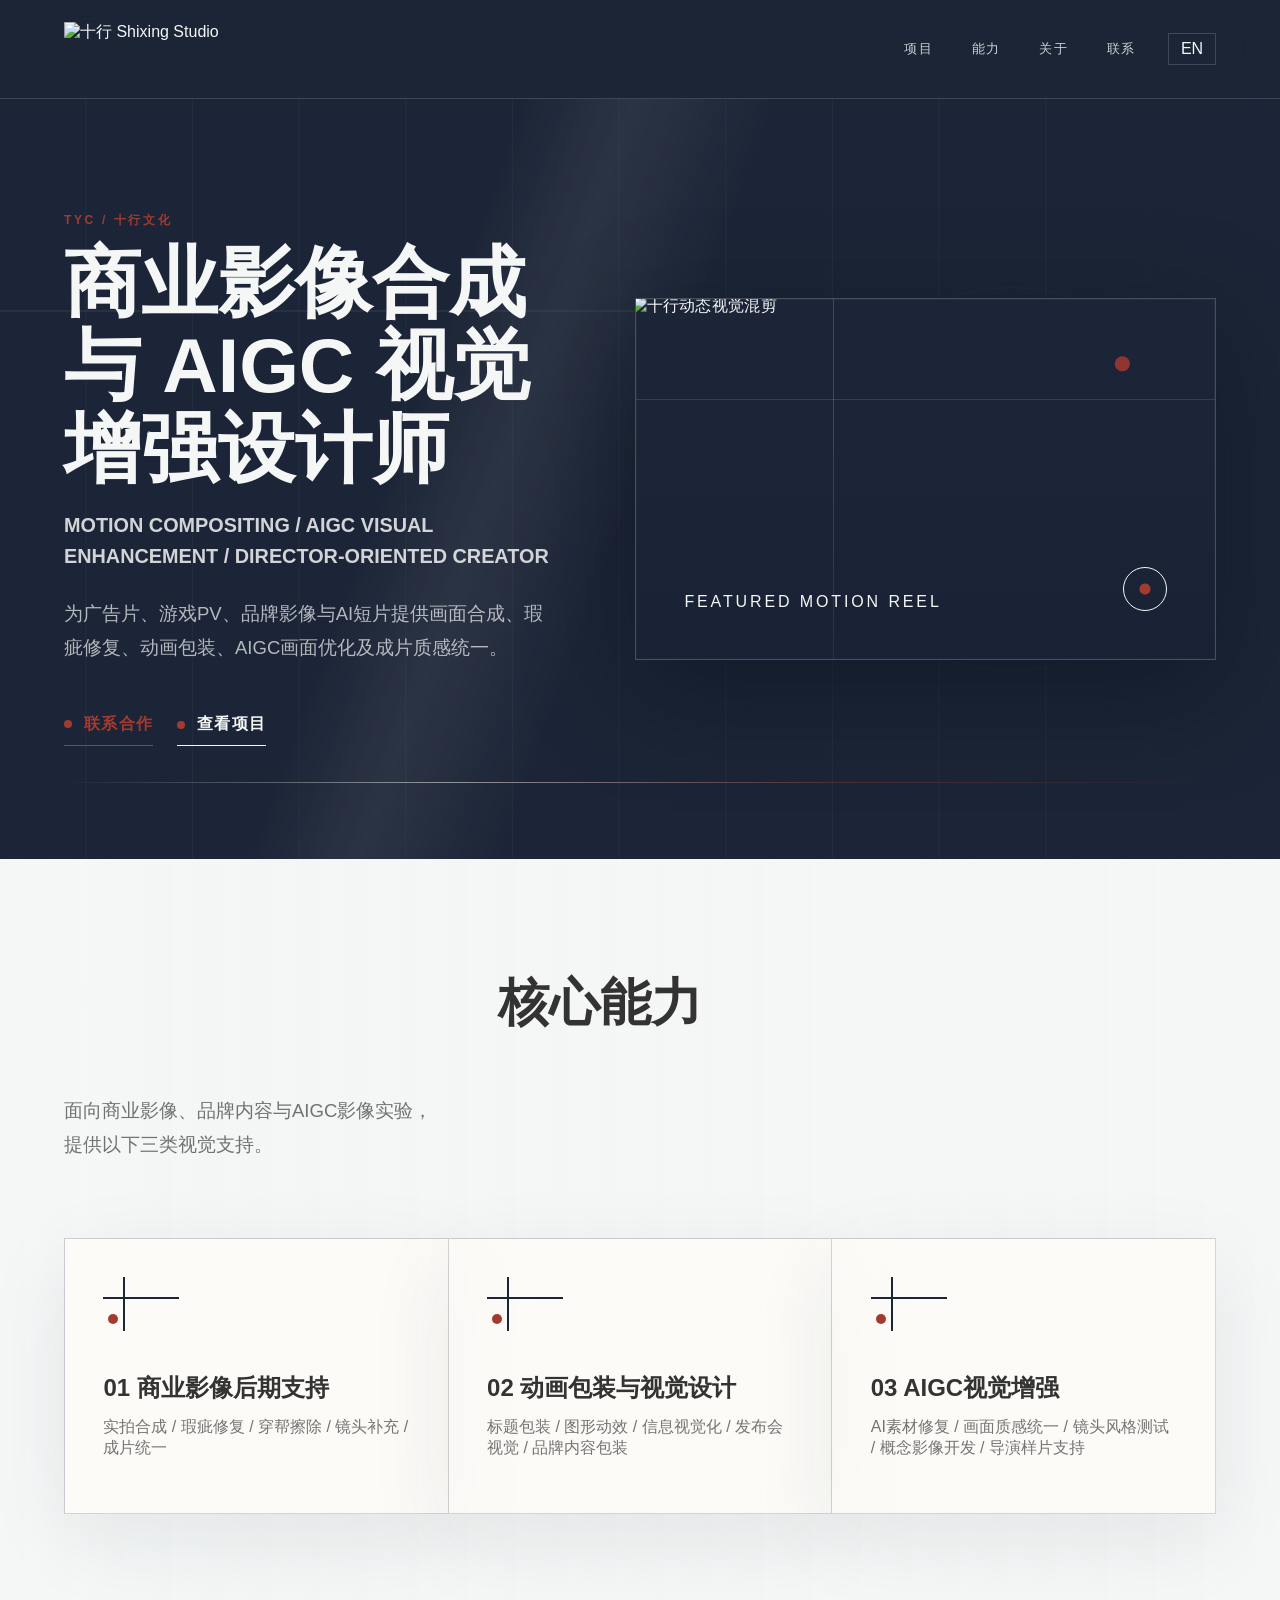
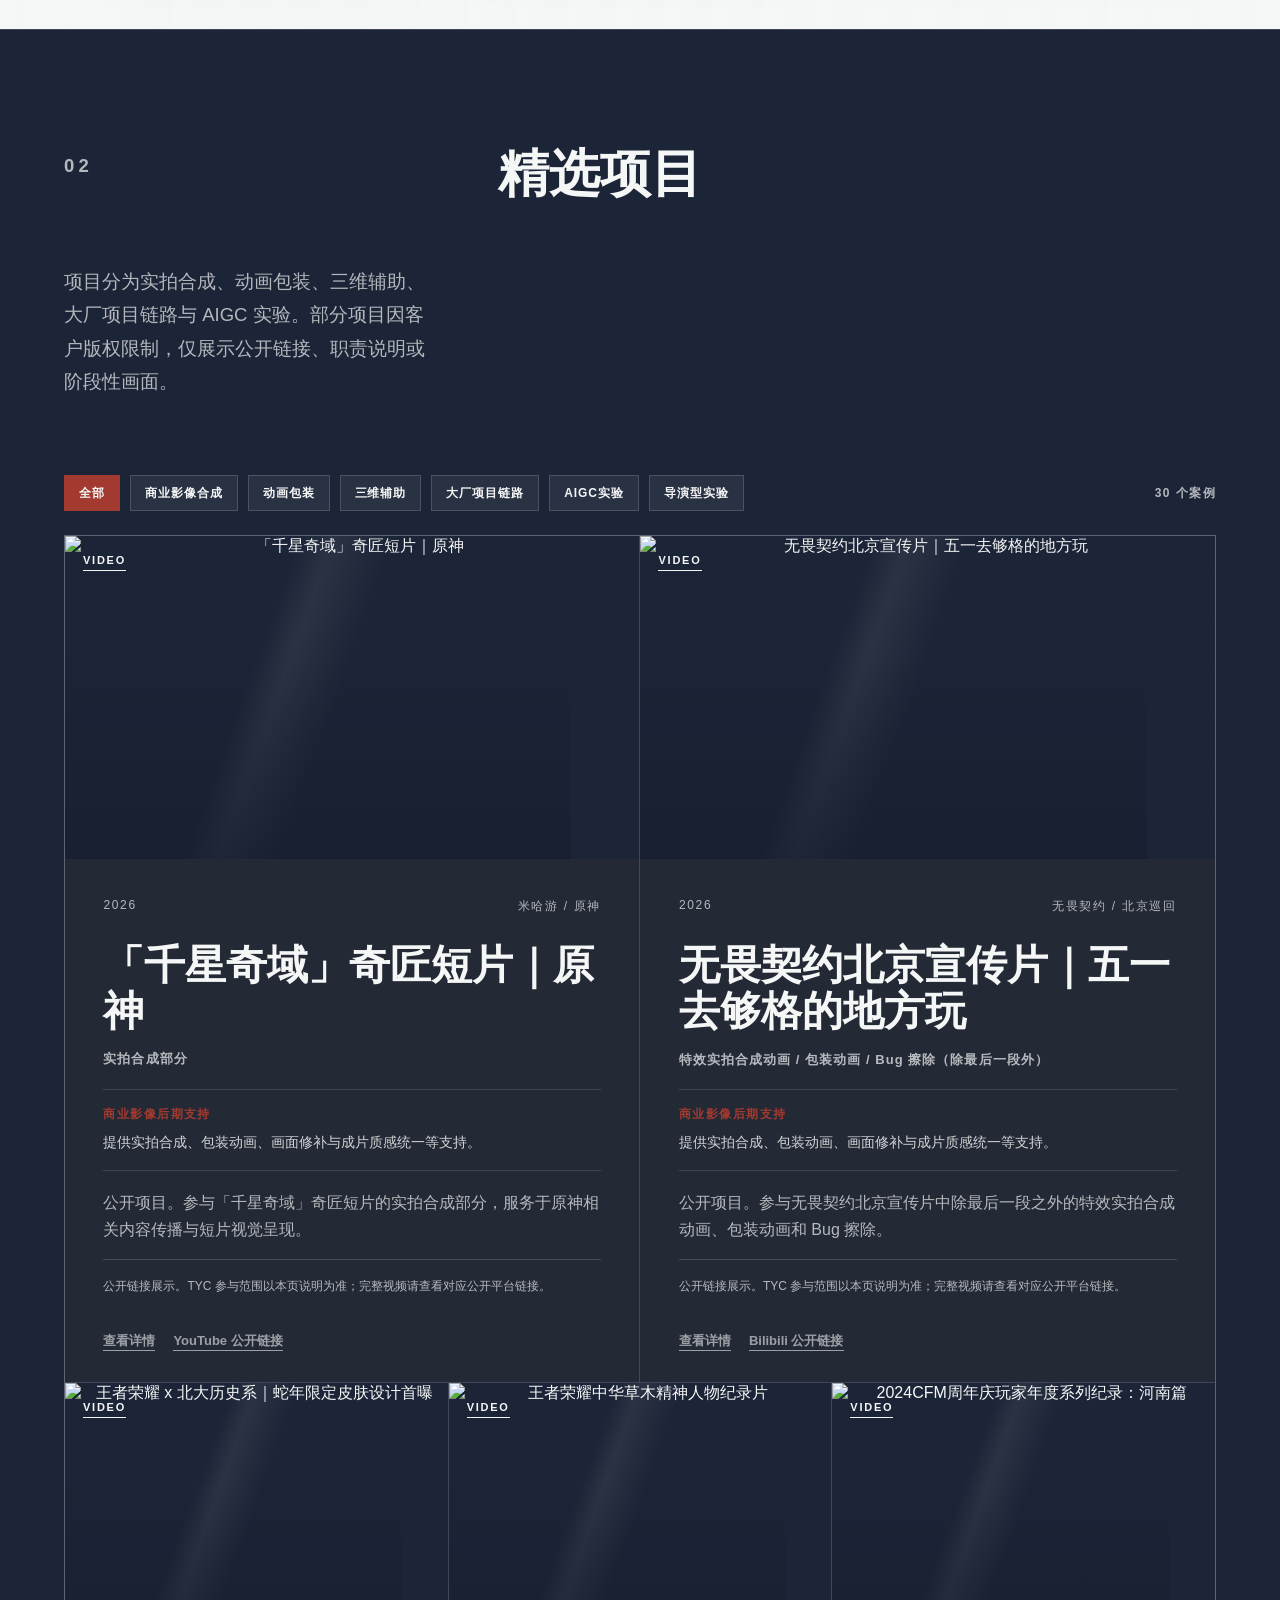
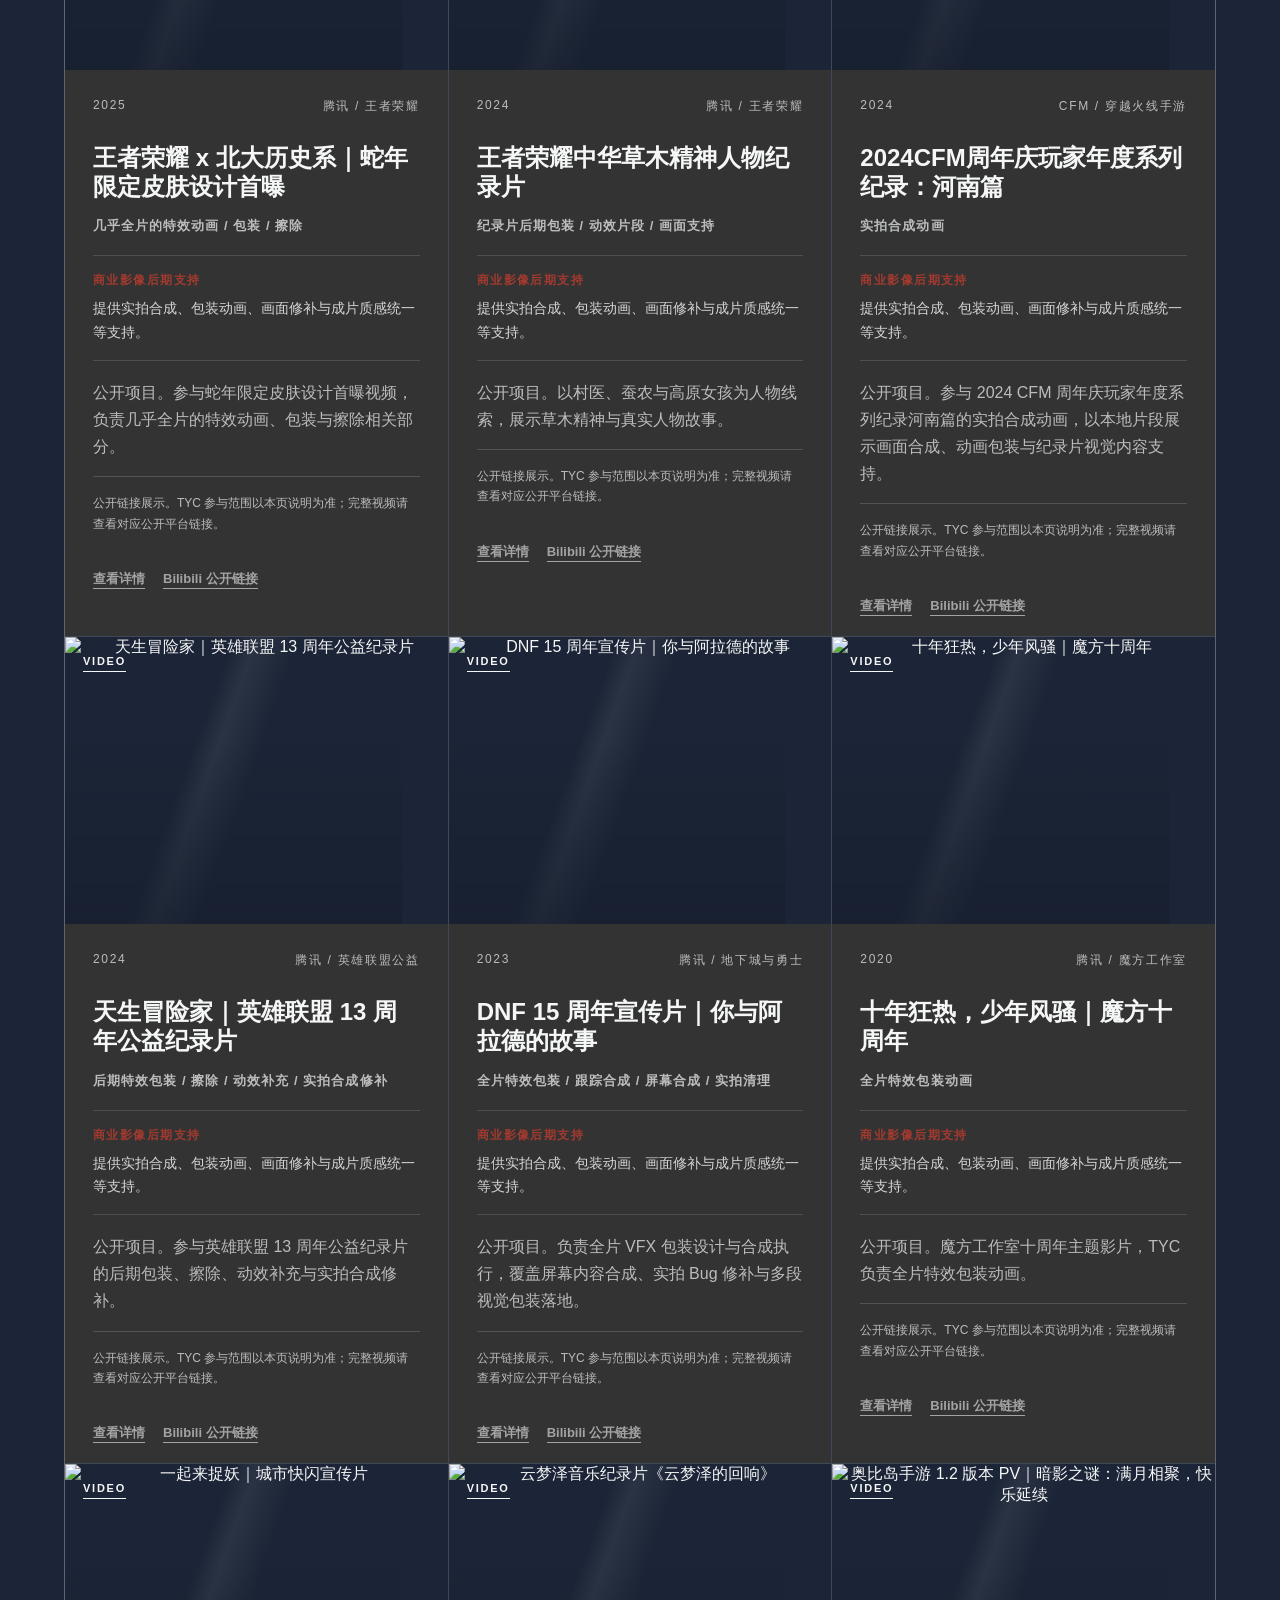
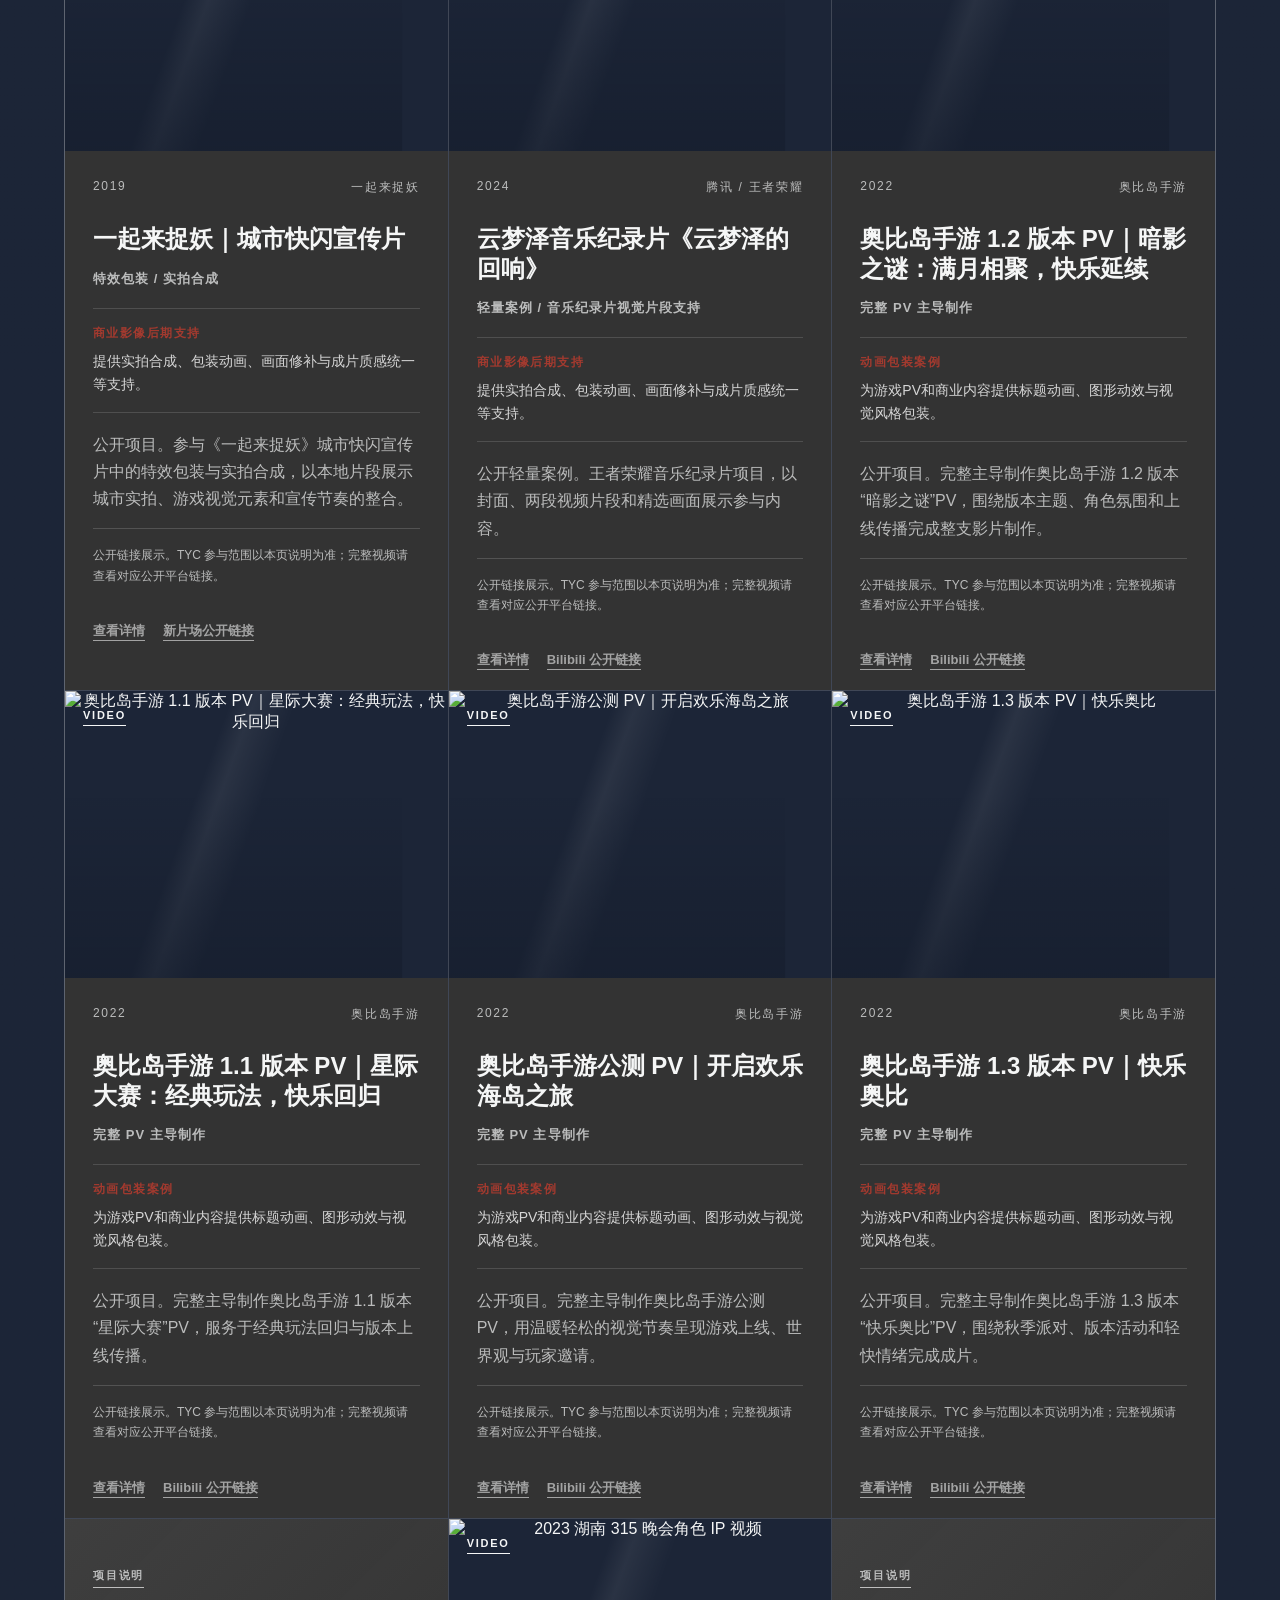
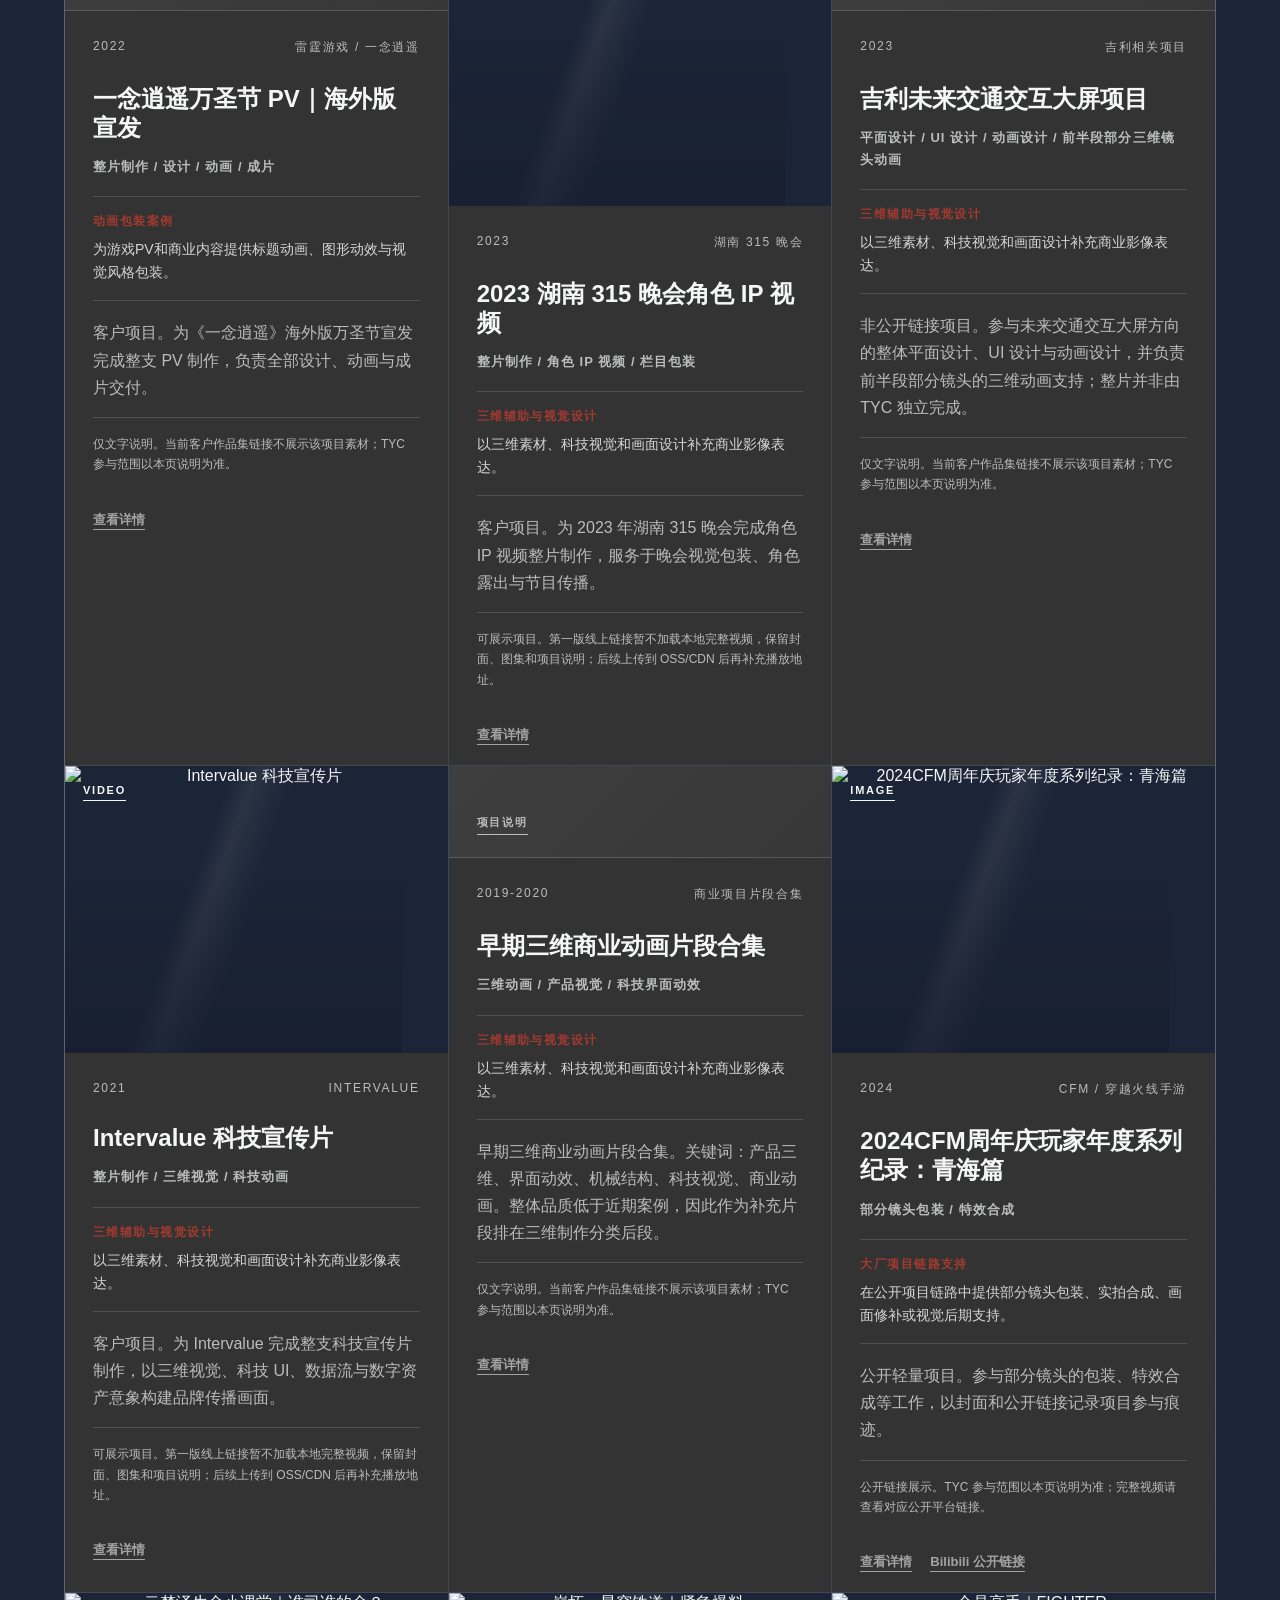
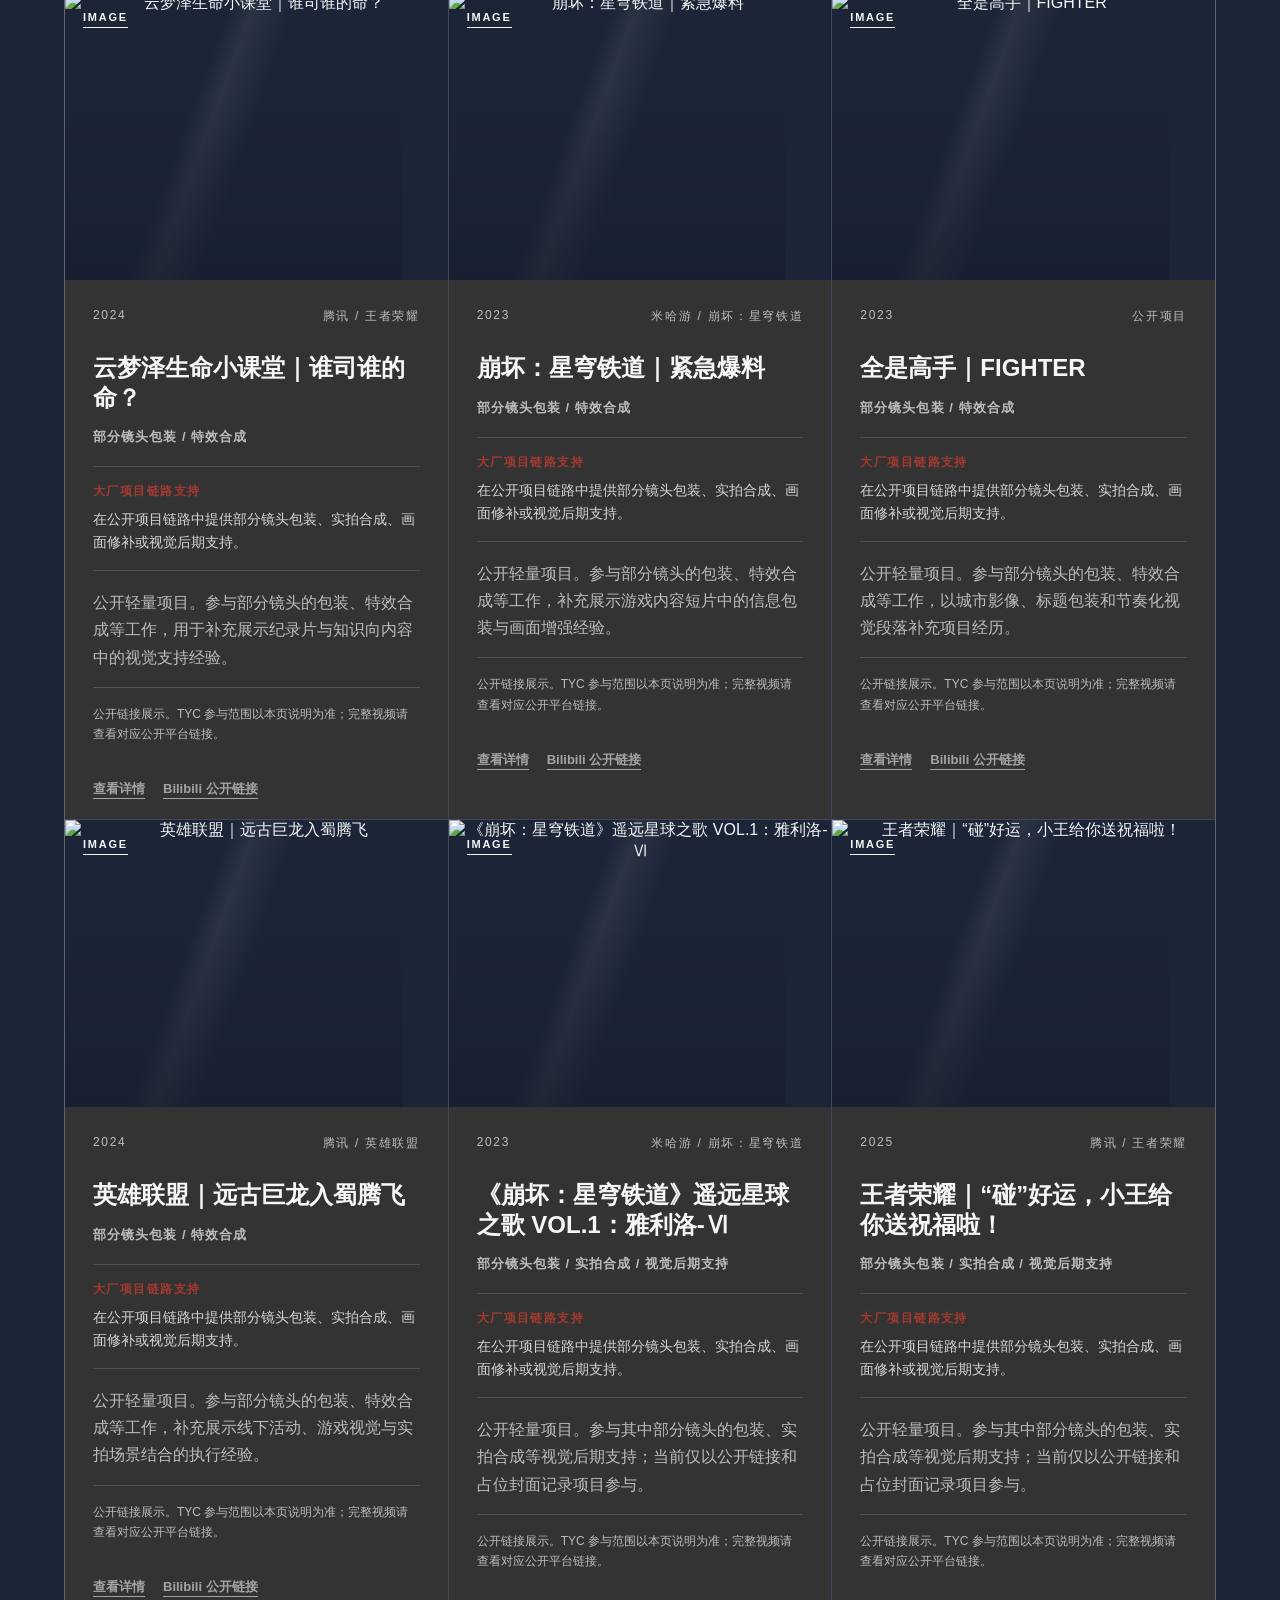
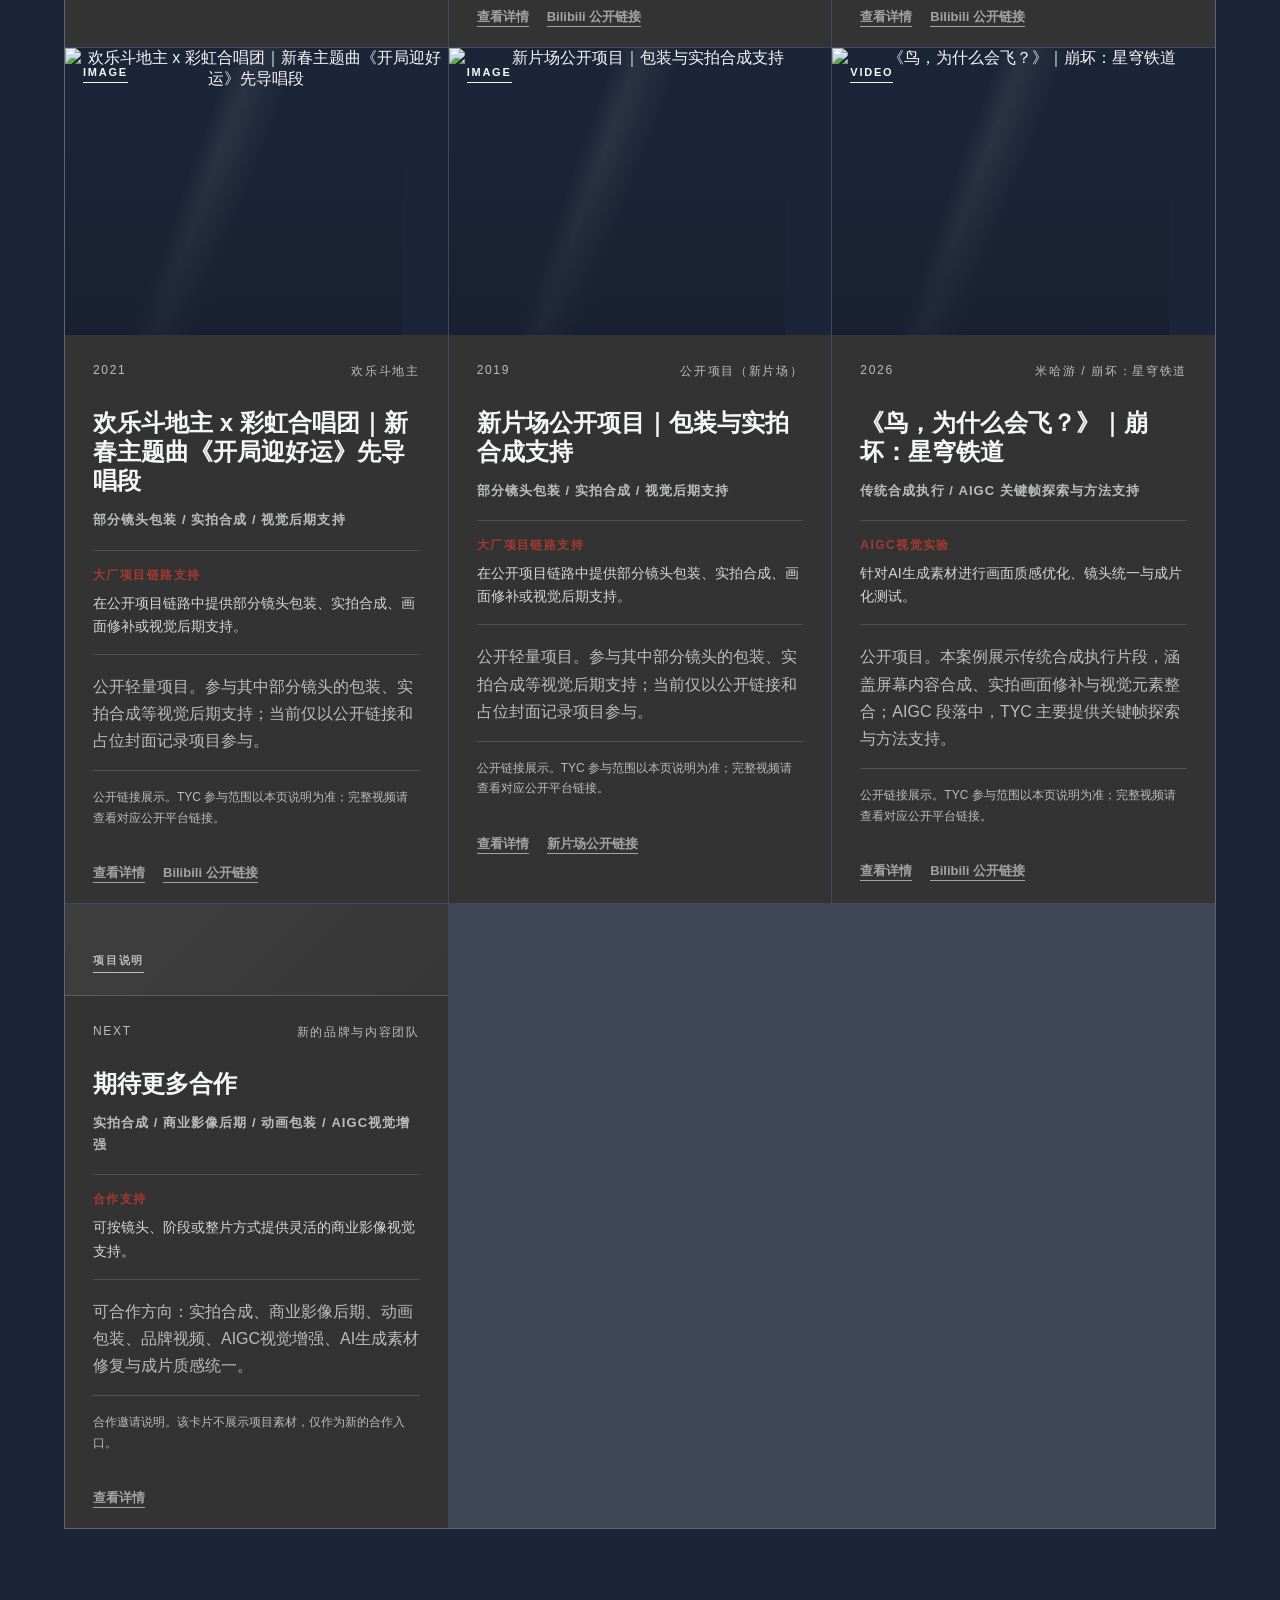
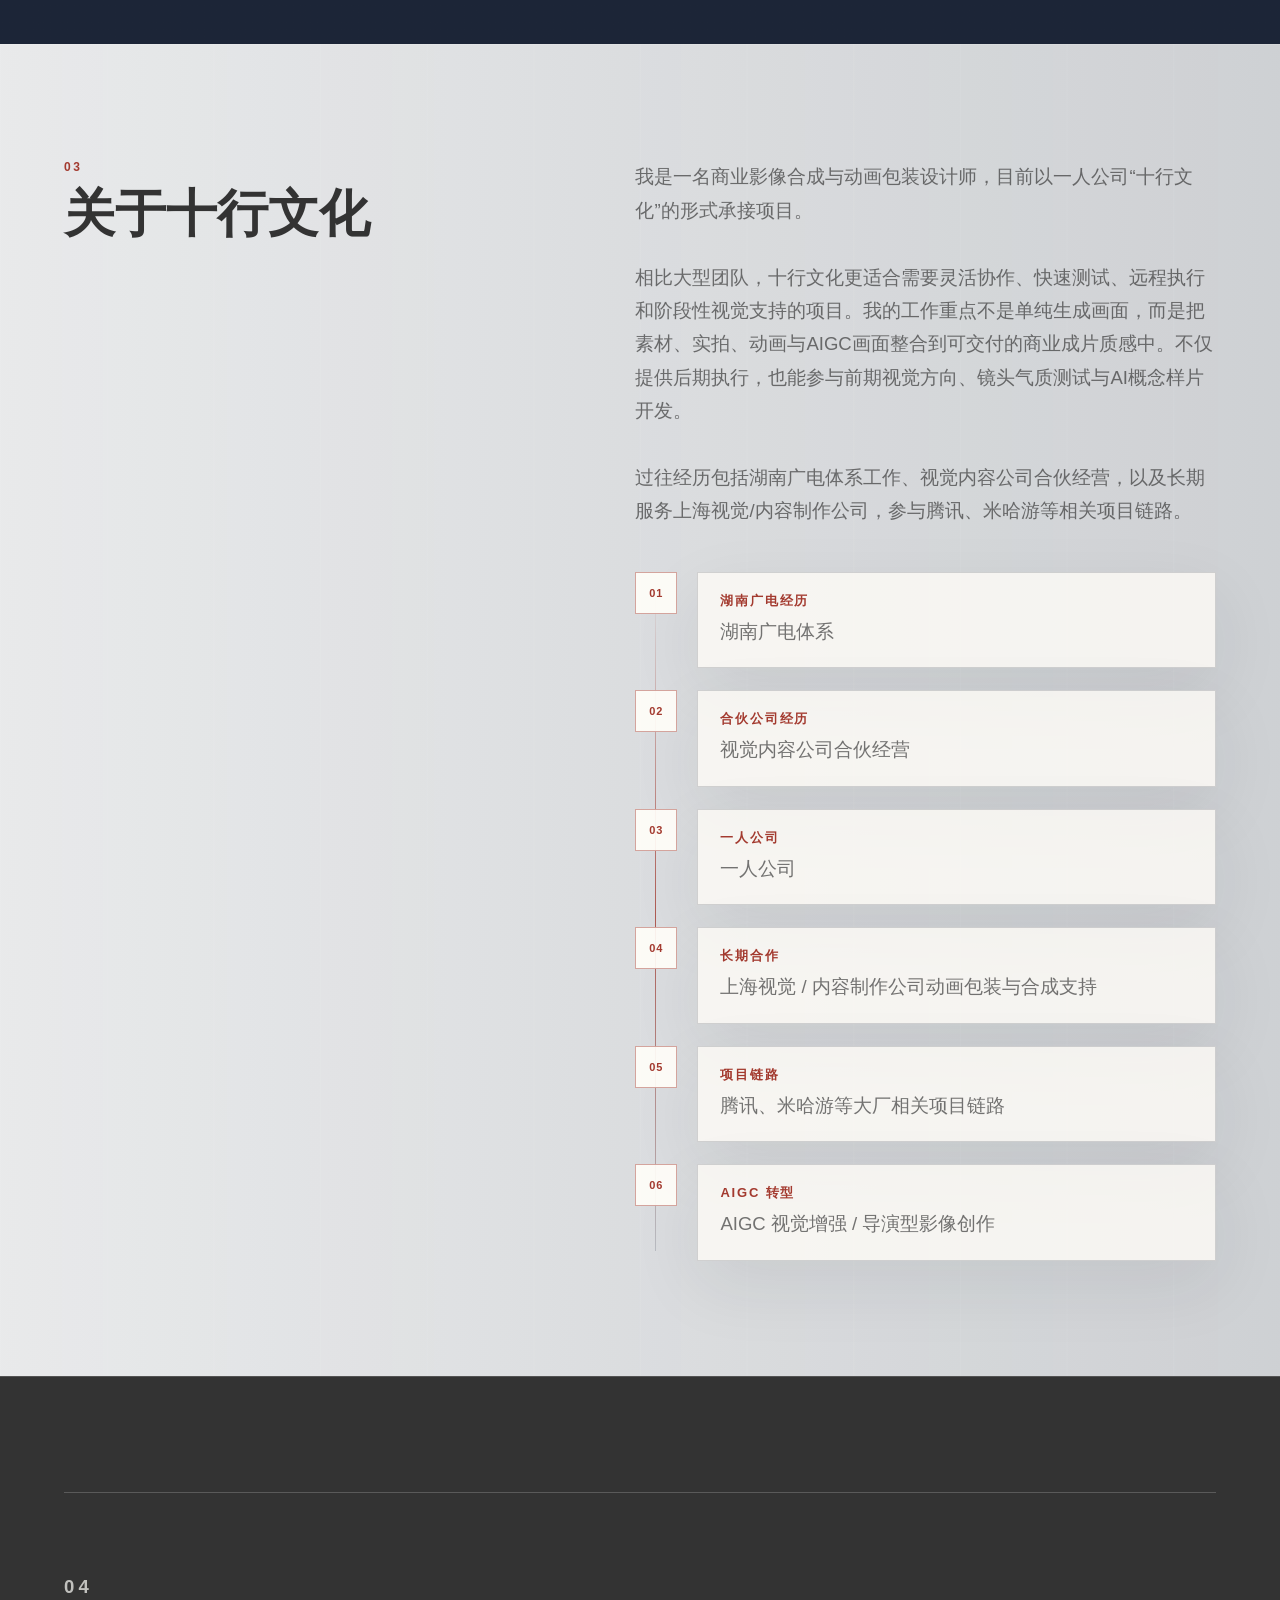
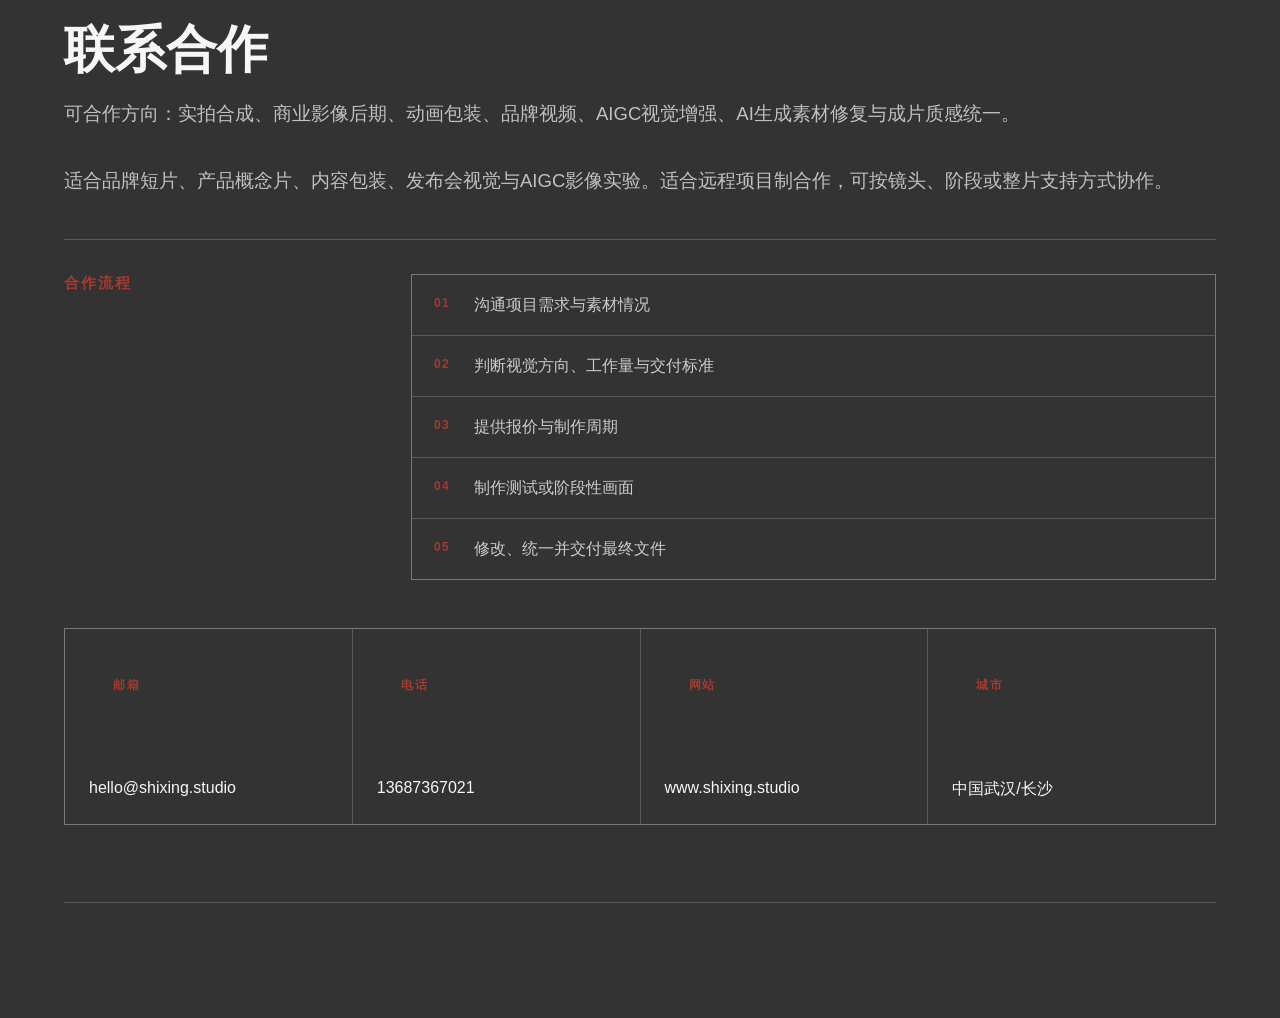
==== commit cfc337e5: "Polish hero service copy" ====
--- a/shixing-portfolio-standalone.html
+++ b/shixing-portfolio-standalone.html
@@ -1471,7 +1471,7 @@
             <h1 id="hero-title" data-i18n="hero.title">商业影像合成与 AIGC 视觉增强设计师</h1>
             <p class="hero-subtitle" data-i18n="hero.subtitle">Motion Compositing / AIGC Visual Enhancement / Director-oriented Creator</p>
             <p class="hero-lede" data-i18n="hero.lede">
-              为广告片、游戏PV、品牌影像与AI短片提供画面合成、瑕疵修复、动画包装、AIGC画面优化与成片质感统一。
+              为广告片、游戏PV、品牌影像与AI短片提供画面合成、瑕疵修复、动画包装、AIGC画面优化及成片质感统一。
             </p>
             <div class="hero-actions" aria-label="Primary actions">
               <a class="text-link strong" href="#contact" data-i18n="hero.ctaPrimary">联系合作</a>
@@ -1577,6 +1577,7 @@
 
 
 
+
   
     <script>window.__SHIXING_SITE_DATA__ = {"featuredReel":{"title":{"zh":"十行动态视觉混剪","en":"Shixing Motion Reel"},"description":{"zh":"这里预留给首页主视觉视频。建议使用 10-20 秒静音循环 WebM/MP4，展示视觉动画、品牌动效或项目混剪。","en":"Reserved for the home motion reel. A 10-20 second muted WebM/MP4 loop is recommended for motion identity, brand animation, or project highlights."},"poster":"assets/brand/generated-motion-hero.png","video":""},"capabilities":[{"title":{"zh":"01 商业影像后期支持","en":"01 Commercial Image Post Support"},"description":{"zh":"实拍合成 / 瑕疵修复 / 穿帮擦除 / 镜头补充 / 成片统一","en":"Live-action compositing / cleanup / continuity repair / shot support / finishing unification"}},{"title":{"zh":"02 动画包装与视觉设计","en":"02 Motion Packaging \u0026 Visual Design"},"description":{"zh":"标题包装 / 图形动效 / 信息视觉化 / 发布会视觉 / 品牌内容包装","en":"Title packaging / graphic motion / information visualization / launch-event visuals / brand content packaging"}},{"title":{"zh":"03 AIGC视觉增强","en":"03 AIGC Visual Enhancement"},"description":{"zh":"AI素材修复 / 画面质感统一 / 镜头风格测试 / 概念影像开发 / 导演样片支持","en":"AI material repair / image-quality unification / shot-style testing / concept image development / director sample support"}}],"projects":[{"title":{"zh":"「千星奇域」奇匠短片｜原神","en":"Miliastra Wonderland Artisan Short Film - Journey of Inspiration Begins Here | Genshin Impact"},"year":"2026","client":{"zh":"米哈游 / 原神","en":"miHoYo / Genshin Impact"},"role":{"zh":"实拍合成部分","en":"Live-action compositing"},"mediaType":"video","coverImage":"assets/projects/genshin-qianxing-cover.jpg","coverVideo":"","videoUrl":"","motionClips":[],"gallery":["assets/projects/genshin-qianxing-cover.jpg"],"summary":{"zh":"公开项目。参与「千星奇域」奇匠短片的实拍合成部分，服务于原神相关内容传播与短片视觉呈现。","en":"A public project. TYC contributed to the live-action compositing for the Miliastra Wonderland artisan short film for Genshin Impact-related content communication."},"detail":{"zh":"该项目为米哈游 / 原神公开短片「千星奇域」奇匠短片。TYC 参与其中的实拍合成部分，负责将实拍素材与视觉元素整合到短片画面中，增强内容的沉浸感、趣味性和传播表现。","en":"This public miHoYo / Genshin Impact short film is \"Miliastra Wonderland Artisan Short Film - Journey of Inspiration Begins Here.\" TYC contributed to the live-action compositing, integrating live-action footage and visual elements to strengthen immersion, playfulness, and content impact."},"sourceNote":{"zh":"可公开展示。图片、视频或封面来自你提供的项目素材；公开链接为对应平台视频。","en":"Publicly displayable. Cover and local video are from your provided project materials; the public link is the official YouTube video."},"externalLinks":[{"label":{"zh":"YouTube 公开链接","en":"YouTube Public Link"},"url":"https://www.youtube.com/watch?v=D794Dc8HEBk"}],"caseClass":"A","caseRank":1,"displayLevel":"publicLink","displayNote":{"zh":"公开链接展示。TYC 参与范围以本页说明为准；完整视频请查看对应公开平台链接。","en":"Public-link view. TYC participation is described on this page; please use the public platform link for the full video."}},{"title":{"zh":"无畏契约北京宣传片｜五一去够格的地方玩","en":"VALORANT Beijing Promo Film | Spend May Day Somewhere Worthy"},"year":"2026","client":{"zh":"无畏契约 / 北京巡回","en":"VALORANT / Beijing Tour"},"role":{"zh":"特效实拍合成动画 / 包装动画 / Bug 擦除（除最后一段外）","en":"VFX live-action compositing animation / packaging animation / bug cleanup, excluding the final section"},"mediaType":"video","coverImage":"assets/projects/valorant-beijing-building-growth.png","coverVideo":"","videoUrl":"","motionClips":[],"gallery":["assets/projects/valorant-beijing-building-growth.png","assets/projects/valorant-beijing-package-a.png","assets/projects/valorant-beijing-flag-drop-poster.jpg"],"summary":{"zh":"公开项目。参与无畏契约北京宣传片中除最后一段之外的特效实拍合成动画、包装动画和 Bug 擦除。","en":"A public project. TYC contributed VFX live-action compositing animation, packaging animation, and bug cleanup for the VALORANT Beijing promo film, excluding the final section."},"detail":{"zh":"TYC 参与该宣传片中除最后一段之外的特效实拍合成动画、包装动画和 Bug 擦除，将实拍场景、赛事音乐视觉包装和动态特效整合到宣传片节奏中。","en":"This project is the VALORANT Beijing promo film \"Spend May Day Somewhere Worthy.\" TYC contributed VFX live-action compositing animation, packaging animation, and bug cleanup, excluding the final section, integrating live-action scenes, event/music visual packaging, and dynamic effects into the promo rhythm."},"sourceNote":{"zh":"可公开展示。图片、视频或封面来自你提供的项目素材；公开链接为对应平台视频。","en":"Publicly displayable. Images and videos are from your provided project materials; the public link is the Bilibili video."},"externalLinks":[{"label":{"zh":"Bilibili 公开链接","en":"Bilibili Public Link"},"url":"https://www.bilibili.com/video/BV1i79hBSEmj/"}],"caseClass":"A","caseRank":2,"displayLevel":"publicLink","displayNote":{"zh":"公开链接展示。TYC 参与范围以本页说明为准；完整视频请查看对应公开平台链接。","en":"Public-link view. TYC participation is described on this page; please use the public platform link for the full video."}},{"title":{"zh":"《鸟，为什么会飞？》｜崩坏：星穹铁道","en":"Why Do Birds Fly? | Honkai: Star Rail"},"year":"2026","client":{"zh":"米哈游 / 崩坏：星穹铁道","en":"miHoYo / Honkai: Star Rail"},"role":{"zh":"传统合成执行 / AIGC 关键帧探索与方法支持","en":"Compositing execution / AIGC keyframe exploration / visual workflow support"},"mediaType":"video","coverImage":"assets/projects/hsr-birds-fly-cover.png","coverVideo":"","videoUrl":"","motionClips":[],"gallery":["assets/projects/hsr-birds-fly-cover.png"],"summary":{"zh":"公开项目。本案例展示传统合成执行片段，涵盖屏幕内容合成、实拍画面修补与视觉元素整合；AIGC 段落中，TYC 主要提供关键帧探索与方法支持。","en":"A public project. This case presents traditional compositing execution clips, including screen-content compositing, live-action cleanup, and visual element integration. For AIGC sections, TYC mainly provided keyframe exploration and workflow support."},"detail":{"zh":"本案例展示《鸟，为什么会飞？》中的传统合成执行片段，涵盖屏幕内容合成、实拍画面修补与视觉元素整合。TYC 参与部分镜头的后期合成执行，将实拍素材、屏幕内容与视觉元素整理进可交付画面。\n\n在 AIGC 相关段落中，TYC 主要提供关键帧探索与方法支持，帮助团队明确画面方向和可落地路径，并非全片 AIGC 生成归属。","en":"This case presents traditional compositing execution from Why Do Birds Fly?, including screen-content compositing, live-action cleanup, and visual element integration. TYC contributed to selected shots by organizing live-action footage, screen material, and visual elements into deliverable frames.\n\nFor AIGC-related sections, TYC mainly provided keyframe exploration and method support, helping the team clarify image direction and practical implementation paths. This does not indicate ownership of full-film AIGC generation."},"sourceNote":{"zh":"可公开展示。封面与本地视频来自你提供的项目素材；公开链接为 Bilibili 视频。AIGC 部分为关键帧探索与方法支持，并非全片生成归属。","en":"Publicly displayable. Cover and local clips are from your provided project materials; the public link is the Bilibili video. AIGC work refers to keyframe exploration and workflow support, not full-film generation ownership."},"externalLinks":[{"label":{"zh":"Bilibili 公开链接","en":"Bilibili Public Link"},"url":"https://www.bilibili.com/video/BV1eRXrB3EQ7/?spm_id_from=333.337.search-card.all.click\u0026vd_source=b85e87025b62ef509a0dd1c1709f4af9"}],"caseClass":"AIGC","caseRank":3,"displayLevel":"publicLink","displayNote":{"zh":"公开链接展示。TYC 参与范围以本页说明为准；完整视频请查看对应公开平台链接。","en":"Public-link view. TYC participation is described on this page; please use the public platform link for the full video."}},{"title":{"zh":"王者荣耀 x 北大历史系｜蛇年限定皮肤设计首曝","en":"Honor of Kings x Peking University History Department | Year of the Snake Skin Design Reveal"},"year":"2025","client":{"zh":"腾讯 / 王者荣耀","en":"Tencent / Honor of Kings"},"role":{"zh":"几乎全片的特效动画 / 包装 / 擦除","en":"VFX animation, packaging, and cleanup across nearly the full film"},"mediaType":"video","coverImage":"assets/projects/hok-snake-cover.png","coverVideo":"","videoUrl":"","motionClips":[],"gallery":["assets/projects/hok-snake-cover.png","assets/projects/hok-snake-still-07.png","assets/projects/hok-snake-still-08.png"],"summary":{"zh":"公开项目。参与蛇年限定皮肤设计首曝视频，负责几乎全片的特效动画、包装与擦除相关部分。","en":"A public project for the Honor of Kings x Peking University History Department Year of the Snake skin reveal. TYC handled VFX animation, packaging, and cleanup across nearly the full film."},"detail":{"zh":"TYC 参与几乎整支影片的特效动画、包装和擦除部分，将中国纹样、祈愿叙事、角色皮肤视觉和实拍/画面素材整合为具有节庆感与文化感的动态内容。","en":"This Tencent / Honor of Kings collaboration with the Peking University History Department reveals the Year of the Snake limited skin theme. TYC contributed VFX animation, packaging, and cleanup across nearly the full film, integrating Chinese pattern motifs, wish-making narrative, skin visuals, and live-action/screen material into a culturally rich motion piece."},"sourceNote":{"zh":"可公开展示。图片、视频或封面来自你提供的项目素材；公开链接为对应平台视频。","en":"Publicly displayable. Images and videos are from your provided project materials; the public link is the Bilibili video."},"externalLinks":[{"label":{"zh":"Bilibili 公开链接","en":"Bilibili Public Link"},"url":"https://www.bilibili.com/video/BV1WrwPeEEs2/"}],"caseClass":"A","caseRank":4,"displayLevel":"publicLink","displayNote":{"zh":"公开链接展示。TYC 参与范围以本页说明为准；完整视频请查看对应公开平台链接。","en":"Public-link view. TYC participation is described on this page; please use the public platform link for the full video."}},{"title":{"zh":"王者荣耀中华草木精神人物纪录片","en":"Honor of Kings Chinese Flora Spirit Documentary | Village Doctor, Sericulture Workers, and Plateau Girl"},"year":"2024","client":{"zh":"腾讯 / 王者荣耀","en":"Tencent / Honor of Kings"},"role":{"zh":"纪录片后期包装 / 动效片段 / 画面支持","en":"Documentary post packaging / motion segments / visual support"},"mediaType":"video","coverImage":"assets/projects/hok-caomu-cover.png","coverVideo":"","videoUrl":"","motionClips":[],"gallery":["assets/projects/hok-caomu-cover.png","assets/projects/hok-caomu-still-01.png","assets/projects/hok-caomu-still-02.png"],"summary":{"zh":"公开项目。以村医、蚕农与高原女孩为人物线索，展示草木精神与真实人物故事。","en":"A public Honor of Kings documentary project about Chinese flora spirit, following a village doctor, sericulture workers, and a plateau girl through real human stories."},"detail":{"zh":"该案例通过主封面、代表性视频片段和精选画面展示纪录片包装、动效段落与画面支持内容。","en":"This Tencent / Honor of Kings documentary project presents the spirit of Chinese flora through real people and lived environments. The case is shown through the main cover, five representative video clips, and selected frames to communicate documentary packaging, motion segments, and visual support work."},"sourceNote":{"zh":"可公开展示。图片、视频或封面来自你提供的项目素材；公开链接为对应平台视频。","en":"Publicly displayable. Cover, clips, and stills are from your provided project materials; the public link is the Bilibili video."},"externalLinks":[{"label":{"zh":"Bilibili 公开链接","en":"Bilibili Public Link"},"url":"https://www.bilibili.com/video/BV1rd1tYMEEL/"}],"caseClass":"A","caseRank":5,"displayLevel":"publicLink","displayNote":{"zh":"公开链接展示。TYC 参与范围以本页说明为准；完整视频请查看对应公开平台链接。","en":"Public-link view. TYC participation is described on this page; please use the public platform link for the full video."}},{"title":{"zh":"2024CFM周年庆玩家年度系列纪录：河南篇","en":"2024 CFM Anniversary Player Annual Documentary: Henan"},"year":"2024","client":{"zh":"CFM / 穿越火线手游","en":"CFM / CrossFire Mobile"},"role":{"zh":"实拍合成动画","en":"Live-action compositing animation"},"mediaType":"video","coverImage":"assets/projects/cfm-henan-cover.png","coverVideo":"","videoUrl":"","motionClips":[],"gallery":["assets/projects/cfm-henan-cover.png"],"summary":{"zh":"公开项目。参与 2024 CFM 周年庆玩家年度系列纪录河南篇的实拍合成动画，以本地片段展示画面合成、动画包装与纪录片视觉内容支持。","en":"A public project. TYC contributed live-action compositing animation for the 2024 CFM Anniversary Player Annual Documentary: Henan, with local clips showing image compositing, motion packaging, and documentary visual support."},"detail":{"zh":"该项目为 2024 CFM 周年庆玩家年度系列纪录河南篇。TYC 参与实拍合成动画部分，将实拍画面、动态元素与纪录片叙事节奏结合，服务于玩家故事、地域主题和周年庆传播内容的视觉呈现。","en":"This project is the Henan chapter of the 2024 CFM Anniversary Player Annual Documentary series. TYC contributed live-action compositing animation, combining live-action footage, motion elements, and the documentary narrative rhythm to support the visual presentation of player stories, regional themes, and anniversary communication."},"sourceNote":{"zh":"可公开展示。封面与本地视频来自你提供的项目素材；公开链接为 Bilibili 视频。","en":"Publicly displayable. Cover and local videos are from your provided project materials; the public link is the Bilibili video."},"externalLinks":[{"label":{"zh":"Bilibili 公开链接","en":"Bilibili Public Link"},"url":"https://www.bilibili.com/video/BV14fi9YfEmg/?spm_id_from=333.337.search-card.all.click\u0026vd_source=b85e87025b62ef509a0dd1c1709f4af9"}],"caseClass":"A","caseRank":6,"displayLevel":"publicLink","displayNote":{"zh":"公开链接展示。TYC 参与范围以本页说明为准；完整视频请查看对应公开平台链接。","en":"Public-link view. TYC participation is described on this page; please use the public platform link for the full video."}},{"title":{"zh":"天生冒险家｜英雄联盟 13 周年公益纪录片","en":"Born Adventurer | League of Legends 13th Anniversary Charity Documentary"},"year":"2024","client":{"zh":"腾讯 / 英雄联盟公益","en":"Tencent / League of Legends Charity"},"role":{"zh":"后期特效包装 / 擦除 / 动效补充 / 实拍合成修补","en":"Post VFX packaging / cleanup / motion additions / live-action compositing repair"},"mediaType":"video","coverImage":"assets/projects/lol-adventurer-cover.png","coverVideo":"","videoUrl":"","motionClips":[],"gallery":["assets/projects/lol-adventurer-cover.png","assets/projects/lol-adventurer-still-16.png","assets/projects/lol-adventurer-still-17.png"],"summary":{"zh":"公开项目。参与英雄联盟 13 周年公益纪录片的后期包装、擦除、动效补充与实拍合成修补。","en":"A public League of Legends charity documentary project. TYC contributed post VFX packaging, bug/continuity/visual cleanup, motion additions, and live-action compositing repairs across the film."},"detail":{"zh":"TYC 参与纪录片中的后期特效包装、画面修补、动效补充与实拍合成处理，服务于公益叙事、人物表达和品牌情感呈现。","en":"This is a full-film post-production support case. The work is distributed across multiple sections and shots, so a single isolated clip cannot fully communicate the overall workload. This case therefore combines the cover, representative hand-drawn elements, selected frames, and role description to help clients clearly understand TYC\u0027s specific contribution and execution scope.\n\nTYC was mainly responsible for packaging animation across the film, bug / continuity / visual imperfection cleanup, scattered motion additions, and live-action compositing repairs. The work provided continuous, detailed, and stable visual post-production support, helping the final film feel more unified in polish, detail correction, and overall viewing quality."},"sourceNote":{"zh":"可公开展示。图片、视频或封面来自你提供的项目素材；公开链接为对应平台视频。","en":"Publicly displayable. Cover, video, and stills are from your provided project materials; the public link is the Bilibili video."},"externalLinks":[{"label":{"zh":"Bilibili 公开链接","en":"Bilibili Public Link"},"url":"https://www.bilibili.com/video/BV1hHHZe8E4H/"}],"caseClass":"A","caseRank":7,"displayLevel":"publicLink","displayNote":{"zh":"公开链接展示。TYC 参与范围以本页说明为准；完整视频请查看对应公开平台链接。","en":"Public-link view. TYC participation is described on this page; please use the public platform link for the full video."}},{"title":{"zh":"DNF 15 周年宣传片｜你与阿拉德的故事","en":"DNF 15th Anniversary Promo Film | Your Story with Arad"},"year":"2023","client":{"zh":"腾讯 / 地下城与勇士","en":"Tencent / Dungeon \u0026 Fighter (DNF)"},"role":{"zh":"全片特效包装 / 跟踪合成 / 屏幕合成 / 实拍清理","en":"Full-film VFX packaging / tracking compositing / screen compositing / live-action cleanup"},"mediaType":"video","coverImage":"assets/projects/dnf-15th-cover.png","coverVideo":"","videoUrl":"","motionClips":[],"gallery":["assets/projects/dnf-15th-cover.png","assets/projects/dnf-15th-still-2.png","assets/projects/dnf-15th-still-3.png"],"summary":{"zh":"公开项目。负责全片 VFX 包装设计与合成执行，覆盖屏幕内容合成、实拍 Bug 修补与多段视觉包装落地。","en":"A public DNF 15th anniversary promo film. TYC handled full-film VFX packaging and compositing execution, covering shot tracking, screen compositing, live-action cleanup, and visual repair."},"detail":{"zh":"TYC 负责全片特效包装设计与合成执行，工作范围覆盖镜头跟踪合成、屏幕内容合成与替换、实拍画面 Bug 修补、画面瑕疵清理及多段视觉包装落地。","en":"This Tencent / Dungeon \u0026 Fighter 15th anniversary promo film, \"Your Story with Arad,\" connects live-action life scenes with game memories. TYC was responsible for full-film VFX packaging design and compositing execution, including shot tracking and compositing, screen content compositing and replacement, live-action bug fixes, visual cleanup, and packaging implementation across multiple sections."},"sourceNote":{"zh":"可公开展示。图片、视频或封面来自你提供的项目素材；公开链接为对应平台视频。","en":"Publicly displayable. Cover, clips, and stills are from your provided project materials; the public link is the Bilibili video."},"externalLinks":[{"label":{"zh":"Bilibili 公开链接","en":"Bilibili Public Link"},"url":"https://www.bilibili.com/video/BV1ks4y1v7sw/?spm_id_from=333.337.search-card.all.click\u0026vd_source=b85e87025b62ef509a0dd1c1709f4af9"}],"caseClass":"A","caseRank":8,"displayLevel":"publicLink","displayNote":{"zh":"公开链接展示。TYC 参与范围以本页说明为准；完整视频请查看对应公开平台链接。","en":"Public-link view. TYC participation is described on this page; please use the public platform link for the full video."}},{"title":{"zh":"2023 湖南 315 晚会角色 IP 视频","en":"2023 Hunan 315 Gala Character IP Video"},"year":"2023","client":{"zh":"湖南 315 晚会","en":"Hunan 315 Gala"},"role":{"zh":"整片制作 / 角色 IP 视频 / 栏目包装","en":"Full film production / character IP video / program packaging"},"mediaType":"video","coverImage":"assets/projects/hunan-315-cover.png","coverVideo":"","videoUrl":"","motionClips":[],"gallery":[],"summary":{"zh":"客户项目。为 2023 年湖南 315 晚会完成角色 IP 视频整片制作，服务于晚会视觉包装、角色露出与节目传播。","en":"A client project. TYC produced the full character IP video for the 2023 Hunan 315 Gala, supporting gala visual packaging, character presentation, and program communication."},"detail":{"zh":"该项目为 2023 年湖南 315 晚会角色 IP 视频。TYC 负责整片制作，围绕晚会传播需求、角色 IP 形象、栏目包装节奏和节目视觉呈现完成成片交付。","en":"This project is the character IP video for the 2023 Hunan 315 Gala. TYC handled the full film production, delivering the piece around the gala communication needs, character IP presentation, program-packaging rhythm, and overall visual expression."},"sourceNote":{"zh":"本地成片来自你提供的项目素材。该项目按整片制作案例展示。","en":"Local finished film is from your provided project material. This project is presented as a full-production case."},"externalLinks":[],"caseClass":"ThreeD","caseRank":1,"displayLevel":"full","displayNote":{"zh":"可展示项目。第一版线上链接暂不加载本地完整视频，保留封面、图集和项目说明；后续上传到 OSS/CDN 后再补充播放地址。","en":"Displayable project. The first online version does not load the local full video; it keeps the cover, stills, and project notes. Playback can be restored after uploading the file to OSS/CDN."}},{"title":{"zh":"奥比岛手游 1.2 版本 PV｜暗影之谜：满月相聚，快乐延续","en":"Obi Island Mobile 1.2 Version PV | Mystery of Shadows"},"year":"2022","client":{"zh":"奥比岛手游","en":"Obi Island Mobile"},"role":{"zh":"完整 PV 主导制作","en":"Full PV lead production"},"mediaType":"video","coverImage":"assets/projects/aobi-shadow-cover.png","coverVideo":"","videoUrl":"","motionClips":[],"gallery":["assets/projects/aobi-shadow-cover.png"],"summary":{"zh":"公开项目。完整主导制作奥比岛手游 1.2 版本“暗影之谜”PV，围绕版本主题、角色氛围和上线传播完成整支影片制作。","en":"A public project. TYC led the full production of the Obi Island Mobile 1.2 version PV, building the complete film around the version theme, character mood, and launch communication."},"detail":{"zh":"该项目为奥比岛手游 1.2 版本“暗影之谜”PV《满月相聚，快乐延续》。TYC 主导完成整支 PV 制作，围绕版本主题、角色氛围、画面节奏和宣传信息进行整体视觉表达与成片交付。","en":"This project is the Obi Island Mobile 1.2 version PV, Mystery of Shadows. TYC led the full PV production, shaping the version theme, character atmosphere, visual rhythm, promotional messaging, and final delivery."},"sourceNote":{"zh":"可公开展示。封面与本地视频来自你提供的项目素材；公开链接为 Bilibili 视频。该项目按完整主导制作案例展示。","en":"Publicly displayable. Cover and local video are from your provided project materials; the public link is the Bilibili video. This project is presented as a full lead-production case."},"externalLinks":[{"label":{"zh":"Bilibili 公开链接","en":"Bilibili Public Link"},"url":"https://www.bilibili.com/video/BV1JF411P7FA?spm_id_from=333.788.videopod.sections\u0026vd_source=b85e87025b62ef509a0dd1c1709f4af9"}],"caseClass":"GamePV","caseRank":1,"displayLevel":"publicLink","displayNote":{"zh":"公开链接展示。TYC 参与范围以本页说明为准；完整视频请查看对应公开平台链接。","en":"Public-link view. TYC participation is described on this page; please use the public platform link for the full video."}},{"title":{"zh":"奥比岛手游 1.1 版本 PV｜星际大赛：经典玩法，快乐回归","en":"Obi Island Mobile 1.1 Version PV | Starry Contest"},"year":"2022","client":{"zh":"奥比岛手游","en":"Obi Island Mobile"},"role":{"zh":"完整 PV 主导制作","en":"Full PV lead production"},"mediaType":"video","coverImage":"assets/projects/aobi-starry-contest-cover.png","coverVideo":"","videoUrl":"","motionClips":[],"gallery":["assets/projects/aobi-starry-contest-cover.png"],"summary":{"zh":"公开项目。完整主导制作奥比岛手游 1.1 版本“星际大赛”PV，服务于经典玩法回归与版本上线传播。","en":"A public project. TYC led the full production of the Obi Island Mobile 1.1 version PV, supporting the return of classic gameplay and version-launch communication."},"detail":{"zh":"该项目为奥比岛手游 1.1 版本“星际大赛”PV《经典玩法，快乐回归！》。TYC 主导完成整支 PV 制作，将版本玩法、角色关系、节庆氛围与上线信息整合为完整宣传片。","en":"This project is the Obi Island Mobile 1.1 version PV, Starry Contest. TYC led the full PV production, integrating gameplay highlights, character relationships, festive atmosphere, and launch messaging into a complete promotional film."},"sourceNote":{"zh":"可公开展示。封面与本地视频来自你提供的项目素材；公开链接为 Bilibili 视频。该项目按完整主导制作案例展示。","en":"Publicly displayable. Cover and local video are from your provided project materials; the public link is the Bilibili video. This project is presented as a full lead-production case."},"externalLinks":[{"label":{"zh":"Bilibili 公开链接","en":"Bilibili Public Link"},"url":"https://www.bilibili.com/video/BV1wr4y177hk?spm_id_from=333.788.videopod.sections\u0026vd_source=b85e87025b62ef509a0dd1c1709f4af9"}],"caseClass":"GamePV","caseRank":2,"displayLevel":"publicLink","displayNote":{"zh":"公开链接展示。TYC 参与范围以本页说明为准；完整视频请查看对应公开平台链接。","en":"Public-link view. TYC participation is described on this page; please use the public platform link for the full video."}},{"title":{"zh":"奥比岛手游公测 PV｜开启欢乐海岛之旅","en":"Obi Island Mobile Launch PV | Start the Happy Island Journey"},"year":"2022","client":{"zh":"奥比岛手游","en":"Obi Island Mobile"},"role":{"zh":"完整 PV 主导制作","en":"Full PV lead production"},"mediaType":"video","coverImage":"assets/projects/aobi-launch-cover.png","coverVideo":"","videoUrl":"","motionClips":[],"gallery":["assets/projects/aobi-launch-cover.png"],"summary":{"zh":"公开项目。完整主导制作奥比岛手游公测 PV，用温暖轻松的视觉节奏呈现游戏上线、世界观与玩家邀请。","en":"A public project. TYC led the full production of the Obi Island Mobile launch PV, using a warm and playful visual rhythm to communicate launch, worldbuilding, and player invitation."},"detail":{"zh":"该项目为奥比岛手游公测 PV《明日公测！全新 PV 带你开启欢乐海岛之旅！》。TYC 主导完成整支 PV 制作，围绕公测节点、海岛世界观、角色群像和玩家邀请完成整体宣传表达。","en":"This project is the Obi Island Mobile launch PV. TYC led the full PV production, shaping the launch moment, island worldbuilding, character ensemble, and player invitation into a complete promotional piece."},"sourceNote":{"zh":"可公开展示。封面与本地视频来自你提供的项目素材；公开链接为 Bilibili 视频。该项目按完整主导制作案例展示。","en":"Publicly displayable. Cover and local video are from your provided project materials; the public link is the Bilibili video. This project is presented as a full lead-production case."},"externalLinks":[{"label":{"zh":"Bilibili 公开链接","en":"Bilibili Public Link"},"url":"https://www.bilibili.com/video/BV1o34y1n7ca?spm_id_from=333.788.videopod.sections\u0026vd_source=b85e87025b62ef509a0dd1c1709f4af9"}],"caseClass":"GamePV","caseRank":3,"displayLevel":"publicLink","displayNote":{"zh":"公开链接展示。TYC 参与范围以本页说明为准；完整视频请查看对应公开平台链接。","en":"Public-link view. TYC participation is described on this page; please use the public platform link for the full video."}},{"title":{"zh":"奥比岛手游 1.3 版本 PV｜快乐奥比","en":"Obi Island Mobile 1.3 Version PV | Happy Aobi"},"year":"2022","client":{"zh":"奥比岛手游","en":"Obi Island Mobile"},"role":{"zh":"完整 PV 主导制作","en":"Full PV lead production"},"mediaType":"video","coverImage":"assets/projects/aobi-happy-cover.png","coverVideo":"","videoUrl":"","motionClips":[],"gallery":["assets/projects/aobi-happy-cover.png"],"summary":{"zh":"公开项目。完整主导制作奥比岛手游 1.3 版本“快乐奥比”PV，围绕秋季派对、版本活动和轻快情绪完成成片。","en":"A public project. TYC led the full production of the Obi Island Mobile 1.3 version PV, building the film around the autumn party, version activities, and a bright playful mood."},"detail":{"zh":"该项目为奥比岛手游 1.3 版本“快乐奥比”PV《快加入奥比岛秋天的第一场派对！》。TYC 主导完成整支 PV 制作，将版本活动、派对氛围、角色视觉和上线信息整理成轻快明确的宣传片。","en":"This project is the Obi Island Mobile 1.3 version PV, Happy Aobi. TYC led the full PV production, organizing version activities, party atmosphere, character visuals, and launch information into a clear and upbeat promotional film."},"sourceNote":{"zh":"可公开展示。封面与本地视频来自你提供的项目素材；公开链接为 Bilibili 视频。该项目按完整主导制作案例展示。","en":"Publicly displayable. Cover and local video are from your provided project materials; the public link is the Bilibili video. This project is presented as a full lead-production case."},"externalLinks":[{"label":{"zh":"Bilibili 公开链接","en":"Bilibili Public Link"},"url":"https://www.bilibili.com/video/BV1ra411g7cd?spm_id_from=333.788.videopod.sections\u0026vd_source=b85e87025b62ef509a0dd1c1709f4af9"}],"caseClass":"GamePV","caseRank":4,"displayLevel":"publicLink","displayNote":{"zh":"公开链接展示。TYC 参与范围以本页说明为准；完整视频请查看对应公开平台链接。","en":"Public-link view. TYC participation is described on this page; please use the public platform link for the full video."}},{"title":{"zh":"一念逍遥万圣节 PV｜海外版宣发","en":"Yi Nian Xiao Yao Halloween PV | Overseas Promo"},"year":"2022","client":{"zh":"雷霆游戏 / 一念逍遥","en":"Leiting Games / Yi Nian Xiao Yao"},"role":{"zh":"整片制作 / 设计 / 动画 / 成片","en":"Full PV production / design / animation / final film"},"mediaType":"video","coverImage":"","coverVideo":"","videoUrl":"","motionClips":[],"gallery":[],"summary":{"zh":"客户项目。为《一念逍遥》海外版万圣节宣发完成整支 PV 制作，负责全部设计、动画与成片交付。","en":"A client project. TYC produced the full Halloween PV for the overseas promotion of Yi Nian Xiao Yao, covering all design, animation, and final film delivery."},"detail":{"zh":"该项目为《一念逍遥》万圣节海外版宣发 PV，客户为雷霆游戏。TYC 负责整支影片的设计、动画与成片制作，将万圣节主题、角色视觉、海外传播语境和节奏化包装整合为完整宣传片。","en":"This project is the Halloween overseas promo PV for Yi Nian Xiao Yao, for Leiting Games. TYC handled the full film design, animation, and final production, integrating the Halloween theme, character visuals, overseas communication context, and rhythmic packaging into a complete promotional video."},"sourceNote":{"zh":"本地成片与封面来自你提供的项目素材。该项目按整片制作案例展示。","en":"Local finished film and cover are from your provided project materials. This project is presented as a full-production case."},"externalLinks":[],"caseClass":"GamePV","caseRank":5,"displayLevel":"textOnly","displayNote":{"zh":"仅文字说明。当前客户作品集链接不展示该项目素材；TYC 参与范围以本页说明为准。","en":"Text-only view. This client portfolio link does not display project media; TYC participation is described on this page."}},{"title":{"zh":"十年狂热，少年风骚｜魔方十周年","en":"Ten Years of Passion, Youthful Spirit | MoreFun 10th Anniversary"},"year":"2020","client":{"zh":"腾讯 / 魔方工作室","en":"Tencent / MoreFun Studios"},"role":{"zh":"全片特效包装动画","en":"VFX packaging animation across the full film"},"mediaType":"video","coverImage":"assets/projects/mofang-10th-cover.jpg","coverVideo":"","videoUrl":"","motionClips":[],"gallery":["assets/projects/mofang-10th-cover.jpg","assets/projects/mofang-10th-still-32.jpg","assets/projects/mofang-10th-still-33.jpg"],"summary":{"zh":"公开项目。魔方工作室十周年主题影片，TYC 负责全片特效包装动画。","en":"A public MoreFun Studios 10th anniversary film. TYC handled VFX packaging animation across the full film, supporting the anniversary narrative, game-footage retrospective, and brand emotion."},"detail":{"zh":"TYC 负责全片特效包装动画，将实拍场景、游戏画面、纪念节点与视觉包装整合到影片节奏中，强化十周年回顾的热血感和记忆点。","en":"This Tencent / MoreFun Studios 10th anniversary film celebrates the studio\u0027s decade of work and community support. TYC was responsible for VFX packaging animation across the full film, integrating live-action scenes, game footage, anniversary beats, and visual packaging into the film\u0027s rhythm to strengthen its energy, memorability, and communication impact."},"sourceNote":{"zh":"可公开展示。图片、视频或封面来自你提供的项目素材；公开链接为对应平台视频。","en":"Publicly displayable. Cover, clips, and stills are from your provided project materials; the public link is the Bilibili video."},"externalLinks":[{"label":{"zh":"Bilibili 公开链接","en":"Bilibili Public Link"},"url":"https://www.bilibili.com/video/BV17a411F7MK/?vd_source=b85e87025b62ef509a0dd1c1709f4af9"}],"caseClass":"A","caseRank":9,"displayLevel":"publicLink","displayNote":{"zh":"公开链接展示。TYC 参与范围以本页说明为准；完整视频请查看对应公开平台链接。","en":"Public-link view. TYC participation is described on this page; please use the public platform link for the full video."}},{"title":{"zh":"一起来捉妖｜城市快闪宣传片","en":"Let’s Hunt Monsters | City Flash Mob Promo Film"},"year":"2019","client":{"zh":"一起来捉妖","en":"Let’s Hunt Monsters"},"role":{"zh":"特效包装 / 实拍合成","en":"VFX packaging / live-action compositing"},"mediaType":"video","coverImage":"assets/projects/lets-hunt-monsters-cover.png","coverVideo":"","videoUrl":"","motionClips":[],"gallery":["assets/projects/lets-hunt-monsters-cover.png"],"summary":{"zh":"公开项目。参与《一起来捉妖》城市快闪宣传片中的特效包装与实拍合成，以本地片段展示城市实拍、游戏视觉元素和宣传节奏的整合。","en":"A public project. TYC contributed VFX packaging and live-action compositing for the Let’s Hunt Monsters city flash mob promo film, with local clips showing the integration of city footage, game visual elements, and promo rhythm."},"detail":{"zh":"该项目为《一起来捉妖》城市快闪宣传片。TYC 负责其中的特效包装与实拍合成相关工作，将城市实拍画面、游戏视觉元素、动态包装和宣传节奏结合，服务于线下快闪与游戏传播内容的视觉呈现。","en":"This project is the Let’s Hunt Monsters city flash mob promo film. TYC contributed VFX packaging and live-action compositing, combining city live-action footage, game visual elements, motion packaging, and promotional rhythm for the visual presentation of the offline flash mob and game communication content."},"sourceNote":{"zh":"可公开展示。封面与本地视频来自你提供的项目素材；公开链接为新片场页面。","en":"Publicly displayable. Cover and local videos are from your provided project materials; the public link is the Xinpianchang page."},"externalLinks":[{"label":{"zh":"新片场公开链接","en":"Xinpianchang Public Link"},"url":"https://www.xinpianchang.com/a10452781?from=UserProfile"}],"caseClass":"A","caseRank":10,"displayLevel":"publicLink","displayNote":{"zh":"公开链接展示。TYC 参与范围以本页说明为准；完整视频请查看对应公开平台链接。","en":"Public-link view. TYC participation is described on this page; please use the public platform link for the full video."}},{"title":{"zh":"云梦泽音乐纪录片《云梦泽的回响》","en":"Echoes of the Misty Marshes | Music Documentary"},"year":"2024","client":{"zh":"腾讯 / 王者荣耀","en":"Tencent / Honor of Kings"},"role":{"zh":"轻量案例 / 音乐纪录片视觉片段支持","en":"Compact case / music documentary visual segment support"},"mediaType":"video","coverImage":"assets/projects/hok-yunmeng-cover.png","coverVideo":"","videoUrl":"","motionClips":[],"gallery":["assets/projects/hok-yunmeng-cover.png","assets/projects/hok-yunmeng-still-27.png","assets/projects/hok-yunmeng-still-28.png"],"summary":{"zh":"公开轻量案例。王者荣耀音乐纪录片项目，以封面、两段视频片段和精选画面展示参与内容。","en":"A public compact case for an Honor of Kings music documentary, presented with a cover, two clips, and selected frames."},"detail":{"zh":"该项目按轻量案例处理，以主封面、代表性视频片段、精选画面和公开链接呈现，突出项目调性与 TYC 在音乐纪录片视觉内容中的参与痕迹。","en":"This project is presented as a compact case. Since the publicly displayable material is focused, it uses the main cover, representative clips, selected frames, and the public link to communicate the project tone and TYC\u0027s contribution to the visual content of the music documentary."},"sourceNote":{"zh":"可公开展示。图片、视频或封面来自你提供的项目素材；公开链接为对应平台视频。","en":"Publicly displayable. Cover, clips, and stills are from your provided project materials; the public link is the Bilibili video."},"externalLinks":[{"label":{"zh":"Bilibili 公开链接","en":"Bilibili Public Link"},"url":"https://www.bilibili.com/video/BV1Ak4y1975s/"}],"caseClass":"A","caseRank":1,"displayLevel":"publicLink","displayNote":{"zh":"公开链接展示。TYC 参与范围以本页说明为准；完整视频请查看对应公开平台链接。","en":"Public-link view. TYC participation is described on this page; please use the public platform link for the full video."}},{"title":{"zh":"2024CFM周年庆玩家年度系列纪录：青海篇","en":"2024 CFM Anniversary Player Annual Documentary: Qinghai"},"year":"2024","client":{"zh":"CFM / 穿越火线手游","en":"CFM / CrossFire Mobile"},"role":{"zh":"部分镜头包装 / 特效合成","en":"Selected-shot packaging / VFX compositing"},"mediaType":"image","coverImage":"assets/projects/support-cfm-qinghai-cover.png","coverVideo":"","videoUrl":"","motionClips":[],"gallery":["assets/projects/support-cfm-qinghai-cover.png"],"summary":{"zh":"公开轻量项目。参与部分镜头的包装、特效合成等工作，以封面和公开链接记录项目参与痕迹。","en":"A public lightweight case. TYC contributed packaging and VFX compositing to selected shots, represented here through the cover and public link."},"detail":{"zh":"该项目为 2024 CFM 周年庆玩家年度系列纪录青海篇。TYC 参与其中部分镜头的包装、特效合成等后期视觉支持工作，服务于玩家故事、地域主题与周年庆传播内容的画面呈现。","en":"This project is the Qinghai chapter of the 2024 CFM Anniversary Player Annual Documentary series. TYC contributed packaging, VFX compositing, and related post-production visual support to selected shots, supporting the presentation of player stories, regional themes, and anniversary communication."},"sourceNote":{"zh":"可公开展示。封面来自你提供的项目素材；公开链接为 Bilibili 视频。该案例仅表述部分镜头参与，不代表全片制作归属。","en":"Publicly displayable. Cover is from your provided project material; the public link is the Bilibili video. This case describes selected-shot participation only, not full-film production ownership."},"externalLinks":[{"label":{"zh":"Bilibili 公开链接","en":"Bilibili Public Link"},"url":"https://www.bilibili.com/video/BV1CXzRYYEsY/?spm_id_from=333.337.search-card.all.click\u0026vd_source=b85e87025b62ef509a0dd1c1709f4af9"}],"caseClass":"Support","caseRank":1,"displayLevel":"publicLink","displayNote":{"zh":"公开链接展示。TYC 参与范围以本页说明为准；完整视频请查看对应公开平台链接。","en":"Public-link view. TYC participation is described on this page; please use the public platform link for the full video."}},{"title":{"zh":"云梦泽生命小课堂｜谁司谁的命？","en":"Misty Marshes Life Class | Who Decides Whose Fate?"},"year":"2024","client":{"zh":"腾讯 / 王者荣耀","en":"Tencent / Honor of Kings"},"role":{"zh":"部分镜头包装 / 特效合成","en":"Selected-shot packaging / VFX compositing"},"mediaType":"image","coverImage":"assets/projects/support-yunmeng-life-cover.png","coverVideo":"","videoUrl":"","motionClips":[],"gallery":["assets/projects/support-yunmeng-life-cover.png"],"summary":{"zh":"公开轻量项目。参与部分镜头的包装、特效合成等工作，用于补充展示纪录片与知识向内容中的视觉支持经验。","en":"A public lightweight case. TYC contributed selected-shot packaging and VFX compositing, adding documentary and educational-content visual support experience to the portfolio."},"detail":{"zh":"该项目为王者荣耀云梦泽生命小课堂相关内容。TYC 参与其中部分镜头的包装、特效合成等视觉后期支持，帮助内容在人物叙事、信息表达和画面节奏上形成更完整的呈现。","en":"This project is related to the Honor of Kings Misty Marshes Life Class content series. TYC contributed packaging, VFX compositing, and visual post-production support to selected shots, helping the content land with stronger character storytelling, information presentation, and visual rhythm."},"sourceNote":{"zh":"可公开展示。封面来自你提供的项目素材；公开链接为 Bilibili 视频。该案例仅表述部分镜头参与，不代表全片制作归属。","en":"Publicly displayable. Cover is from your provided project material; the public link is the Bilibili video. This case describes selected-shot participation only, not full-film production ownership."},"externalLinks":[{"label":{"zh":"Bilibili 公开链接","en":"Bilibili Public Link"},"url":"https://www.bilibili.com/video/BV1Bx421S7nW/?spm_id_from=333.337.search-card.all.click\u0026vd_source=b85e87025b62ef509a0dd1c1709f4af9"}],"caseClass":"Support","caseRank":2,"displayLevel":"publicLink","displayNote":{"zh":"公开链接展示。TYC 参与范围以本页说明为准；完整视频请查看对应公开平台链接。","en":"Public-link view. TYC participation is described on this page; please use the public platform link for the full video."}},{"title":{"zh":"崩坏：星穹铁道｜紧急爆料","en":"Honkai: Star Rail | Breaking News Segment"},"year":"2023","client":{"zh":"米哈游 / 崩坏：星穹铁道","en":"miHoYo / Honkai: Star Rail"},"role":{"zh":"部分镜头包装 / 特效合成","en":"Selected-shot packaging / VFX compositing"},"mediaType":"image","coverImage":"assets/projects/support-hsr-news-cover.png","coverVideo":"","videoUrl":"","motionClips":[],"gallery":["assets/projects/support-hsr-news-cover.png"],"summary":{"zh":"公开轻量项目。参与部分镜头的包装、特效合成等工作，补充展示游戏内容短片中的信息包装与画面增强经验。","en":"A public lightweight case. TYC contributed selected-shot packaging and VFX compositing, showing experience in information packaging and visual enhancement for game-content shorts."},"detail":{"zh":"该项目为崩坏：星穹铁道相关公开内容。TYC 参与其中部分镜头的包装、特效合成等视觉后期支持，围绕信息露出、图文包装和画面氛围增强进行执行。","en":"This project is public Honkai: Star Rail-related content. TYC contributed packaging, VFX compositing, and visual post-production support to selected shots, focusing on information reveals, graphic packaging, and image-atmosphere enhancement."},"sourceNote":{"zh":"可公开展示。封面来自你提供的项目素材；公开链接为 Bilibili 视频。该案例仅表述部分镜头参与，不代表全片制作归属。","en":"Publicly displayable. Cover is from your provided project material; the public link is the Bilibili video. This case describes selected-shot participation only, not full-film production ownership."},"externalLinks":[{"label":{"zh":"Bilibili 公开链接","en":"Bilibili Public Link"},"url":"https://www.bilibili.com/video/BV1DV411S7Mh/?spm_id_from=333.337.search-card.all.click\u0026vd_source=b85e87025b62ef509a0dd1c1709f4af9"}],"caseClass":"Support","caseRank":3,"displayLevel":"publicLink","displayNote":{"zh":"公开链接展示。TYC 参与范围以本页说明为准；完整视频请查看对应公开平台链接。","en":"Public-link view. TYC participation is described on this page; please use the public platform link for the full video."}},{"title":{"zh":"全是高手｜FIGHTER","en":"All Are Fighters | FIGHTER"},"year":"2023","client":{"zh":"公开项目","en":"Public Project"},"role":{"zh":"部分镜头包装 / 特效合成","en":"Selected-shot packaging / VFX compositing"},"mediaType":"image","coverImage":"assets/projects/support-fighter-cover.png","coverVideo":"","videoUrl":"","motionClips":[],"gallery":["assets/projects/support-fighter-cover.png"],"summary":{"zh":"公开轻量项目。参与部分镜头的包装、特效合成等工作，以城市影像、标题包装和节奏化视觉段落补充项目经历。","en":"A public lightweight case. TYC contributed selected-shot packaging and VFX compositing, adding project experience around urban imagery, title treatment, and rhythmic visual sections."},"detail":{"zh":"该项目为公开影像内容。TYC 参与其中部分镜头的包装、特效合成等视觉后期支持，围绕城市画面、标题呈现和节奏化包装段落进行执行。","en":"This public video project includes urban imagery and title-driven visual sections. TYC contributed packaging, VFX compositing, and visual post-production support to selected shots, focusing on city visuals, title presentation, and rhythmic packaging moments."},"sourceNote":{"zh":"可公开展示。封面来自你提供的项目素材；公开链接为 Bilibili 视频。该案例仅表述部分镜头参与，不代表全片制作归属。","en":"Publicly displayable. Cover is from your provided project material; the public link is the Bilibili video. This case describes selected-shot participation only, not full-film production ownership."},"externalLinks":[{"label":{"zh":"Bilibili 公开链接","en":"Bilibili Public Link"},"url":"https://www.bilibili.com/video/BV1xU411f7Wb/?spm_id_from=333.337.search-card.all.click\u0026vd_source=b85e87025b62ef509a0dd1c1709f4af9"}],"caseClass":"Support","caseRank":4,"displayLevel":"publicLink","displayNote":{"zh":"公开链接展示。TYC 参与范围以本页说明为准；完整视频请查看对应公开平台链接。","en":"Public-link view. TYC participation is described on this page; please use the public platform link for the full video."}},{"title":{"zh":"英雄联盟｜远古巨龙入蜀腾飞","en":"League of Legends | Elder Dragon Takes Flight in Sichuan"},"year":"2024","client":{"zh":"腾讯 / 英雄联盟","en":"Tencent / League of Legends"},"role":{"zh":"部分镜头包装 / 特效合成","en":"Selected-shot packaging / VFX compositing"},"mediaType":"image","coverImage":"assets/projects/support-lol-chengdu-cover.png","coverVideo":"","videoUrl":"","motionClips":[],"gallery":["assets/projects/support-lol-chengdu-cover.png"],"summary":{"zh":"公开轻量项目。参与部分镜头的包装、特效合成等工作，补充展示线下活动、游戏视觉与实拍场景结合的执行经验。","en":"A public lightweight case. TYC contributed selected-shot packaging and VFX compositing, adding experience in combining live events, game visuals, and live-action environments."},"detail":{"zh":"该项目为英雄联盟相关公开内容。TYC 参与其中部分镜头的包装、特效合成等视觉后期支持，将游戏视觉、线下活动氛围和实拍场景结合到传播画面中。","en":"This public League of Legends-related project combines game visuals, live event atmosphere, and live-action city environments. TYC contributed packaging, VFX compositing, and visual post-production support to selected shots for the communication visuals."},"sourceNote":{"zh":"可公开展示。封面来自你提供的项目素材；公开链接为 Bilibili 视频。该案例仅表述部分镜头参与，不代表全片制作归属。","en":"Publicly displayable. Cover is from your provided project material; the public link is the Bilibili video. This case describes selected-shot participation only, not full-film production ownership."},"externalLinks":[{"label":{"zh":"Bilibili 公开链接","en":"Bilibili Public Link"},"url":"https://www.bilibili.com/video/BV1Xv1SBrEVn/?spm_id_from=333.337.search-card.all.click\u0026vd_source=b85e87025b62ef509a0dd1c1709f4af9"}],"caseClass":"Support","caseRank":5,"displayLevel":"publicLink","displayNote":{"zh":"公开链接展示。TYC 参与范围以本页说明为准；完整视频请查看对应公开平台链接。","en":"Public-link view. TYC participation is described on this page; please use the public platform link for the full video."}},{"title":{"zh":"吉利未来交通交互大屏项目","en":"Geely Future Mobility Interactive Screen Project"},"year":"2023","client":{"zh":"吉利相关项目","en":"Geely-related project"},"role":{"zh":"平面设计 / UI 设计 / 动画设计 / 前半段部分三维镜头动画","en":"Graphic design / UI design / animation design / selected 3D animation shots in the first half"},"mediaType":"video","coverImage":"","coverVideo":"","videoUrl":"","motionClips":[],"gallery":[],"summary":{"zh":"非公开链接项目。参与未来交通交互大屏方向的整体平面设计、UI 设计与动画设计，并负责前半段部分镜头的三维动画支持；整片并非由 TYC 独立完成。","en":"A project without a public link. TYC contributed graphic design, UI design, and animation design for a future-mobility interactive screen direction, and supported selected 3D animation shots in the first half; the full film was not independently produced by TYC."},"detail":{"zh":"该项目按“吉利未来交通交互大屏项目”整理。TYC 参与整体平面设计、UI 设计和动画设计，并负责前半段部分镜头中的三维动画支持。需要明确的是，整支影片并非由 TYC 独立完成，本案例仅展示上述参与范围与本地成片素材。","en":"This project is organized as the Geely Future Mobility Interactive Screen Project. TYC contributed overall graphic design, UI design, and animation design, and supported selected 3D animation shots in the first half. The full film was not independently produced by TYC; this case only presents the participation scope above and the local finished-film material."},"sourceNote":{"zh":"无公开链接。本地成片来自你提供的项目素材。该案例仅表述平面、UI、动画与部分三维镜头参与，不代表整片制作归属。","en":"No public link. Local finished film is from your provided project material. This case describes graphic, UI, animation, and selected 3D-shot participation only, not full-film production ownership."},"externalLinks":[],"caseClass":"ThreeD","caseRank":2,"displayLevel":"textOnly","displayNote":{"zh":"仅文字说明。当前客户作品集链接不展示该项目素材；TYC 参与范围以本页说明为准。","en":"Text-only view. This client portfolio link does not display project media; TYC participation is described on this page."}},{"title":{"zh":"《崩坏：星穹铁道》遥远星球之歌 VOL.1：雅利洛-Ⅵ","en":"Honkai: Star Rail | Songs of Distant Planets Vol.1: Jarilo-VI"},"year":"2023","client":{"zh":"米哈游 / 崩坏：星穹铁道","en":"miHoYo / Honkai: Star Rail"},"role":{"zh":"部分镜头包装 / 实拍合成 / 视觉后期支持","en":"Selected-shot packaging / live-action compositing / visual post support"},"mediaType":"image","coverImage":"assets/projects/support-hsr-song-cover.png","coverVideo":"","videoUrl":"","motionClips":[],"gallery":["assets/projects/support-hsr-song-cover.png"],"summary":{"zh":"公开轻量项目。参与其中部分镜头的包装、实拍合成等视觉后期支持；当前仅以公开链接和占位封面记录项目参与。","en":"A public lightweight case. TYC contributed selected-shot packaging, live-action compositing, and visual post-production support; currently represented by the public link and placeholder cover."},"detail":{"zh":"该项目按轻量参与案例整理。TYC 参与其中部分镜头的包装、实拍合成等视觉后期支持，帮助画面在信息包装、视觉节奏和合成呈现上完成落地。当前暂无单独项目封面或本地片段，因此先以公开链接和统一占位图展示。","en":"This project is organized as a lightweight participation case. TYC contributed selected-shot packaging, live-action compositing, and visual post-production support, helping the visuals land through information packaging, visual rhythm, and compositing execution. Since no dedicated cover or local clip is currently provided, it is presented with the public link and a unified placeholder image."},"sourceNote":{"zh":"仅有公开链接，暂无本地封面或片段素材。该案例仅表述部分镜头参与，不代表全片制作归属。","en":"Public link only; no local cover or clip material is currently provided. This case describes selected-shot participation only, not full-film production ownership."},"externalLinks":[{"label":{"zh":"Bilibili 公开链接","en":"Bilibili Public Link"},"url":"https://www.bilibili.com/video/BV1sz4y1h7iM/?spm_id_from=333.337.search-card.all.click\u0026vd_source=b85e87025b62ef509a0dd1c1709f4af9"}],"caseClass":"Support","caseRank":6,"displayLevel":"publicLink","displayNote":{"zh":"公开链接展示。TYC 参与范围以本页说明为准；完整视频请查看对应公开平台链接。","en":"Public-link view. TYC participation is described on this page; please use the public platform link for the full video."}},{"title":{"zh":"王者荣耀｜“碰”好运，小王给你送祝福啦！","en":"Honor of Kings | Good Luck Greeting Short"},"year":"2025","client":{"zh":"腾讯 / 王者荣耀","en":"Tencent / Honor of Kings"},"role":{"zh":"部分镜头包装 / 实拍合成 / 视觉后期支持","en":"Selected-shot packaging / live-action compositing / visual post support"},"mediaType":"image","coverImage":"assets/projects/support-hok-greeting-cover.png","coverVideo":"","videoUrl":"","motionClips":[],"gallery":["assets/projects/support-hok-greeting-cover.png"],"summary":{"zh":"公开轻量项目。参与其中部分镜头的包装、实拍合成等视觉后期支持；当前仅以公开链接和占位封面记录项目参与。","en":"A public lightweight case. TYC contributed selected-shot packaging, live-action compositing, and visual post-production support; currently represented by the public link and placeholder cover."},"detail":{"zh":"该项目按轻量参与案例整理。TYC 参与其中部分镜头的包装、实拍合成等视觉后期支持，帮助画面在信息包装、视觉节奏和合成呈现上完成落地。当前暂无单独项目封面或本地片段，因此先以公开链接和统一占位图展示。","en":"This project is organized as a lightweight participation case. TYC contributed selected-shot packaging, live-action compositing, and visual post-production support, helping the visuals land through information packaging, visual rhythm, and compositing execution. Since no dedicated cover or local clip is currently provided, it is presented with the public link and a unified placeholder image."},"sourceNote":{"zh":"仅有公开链接，暂无本地封面或片段素材。该案例仅表述部分镜头参与，不代表全片制作归属。","en":"Public link only; no local cover or clip material is currently provided. This case describes selected-shot participation only, not full-film production ownership."},"externalLinks":[{"label":{"zh":"Bilibili 公开链接","en":"Bilibili Public Link"},"url":"https://www.bilibili.com/festival/wangzhe?bvid=BV15pfhYvELp"}],"caseClass":"Support","caseRank":7,"displayLevel":"publicLink","displayNote":{"zh":"公开链接展示。TYC 参与范围以本页说明为准；完整视频请查看对应公开平台链接。","en":"Public-link view. TYC participation is described on this page; please use the public platform link for the full video."}},{"title":{"zh":"欢乐斗地主 x 彩虹合唱团｜新春主题曲《开局迎好运》先导唱段","en":"Happy Landlord x Rainbow Chamber Singers | New Year Theme Song Teaser"},"year":"2021","client":{"zh":"欢乐斗地主","en":"Happy Landlord"},"role":{"zh":"部分镜头包装 / 实拍合成 / 视觉后期支持","en":"Selected-shot packaging / live-action compositing / visual post support"},"mediaType":"image","coverImage":"assets/projects/support-landlord-rainbow-cover.png","coverVideo":"","videoUrl":"","motionClips":[],"gallery":["assets/projects/support-landlord-rainbow-cover.png"],"summary":{"zh":"公开轻量项目。参与其中部分镜头的包装、实拍合成等视觉后期支持；当前仅以公开链接和占位封面记录项目参与。","en":"A public lightweight case. TYC contributed selected-shot packaging, live-action compositing, and visual post-production support; currently represented by the public link and placeholder cover."},"detail":{"zh":"该项目按轻量参与案例整理。TYC 参与其中部分镜头的包装、实拍合成等视觉后期支持，帮助画面在信息包装、视觉节奏和合成呈现上完成落地。当前暂无单独项目封面或本地片段，因此先以公开链接和统一占位图展示。","en":"This project is organized as a lightweight participation case. TYC contributed selected-shot packaging, live-action compositing, and visual post-production support, helping the visuals land through information packaging, visual rhythm, and compositing execution. Since no dedicated cover or local clip is currently provided, it is presented with the public link and a unified placeholder image."},"sourceNote":{"zh":"仅有公开链接，暂无本地封面或片段素材。该案例仅表述部分镜头参与，不代表全片制作归属。","en":"Public link only; no local cover or clip material is currently provided. This case describes selected-shot participation only, not full-film production ownership."},"externalLinks":[{"label":{"zh":"Bilibili 公开链接","en":"Bilibili Public Link"},"url":"https://www.bilibili.com/video/BV165411J74J/?vd_source=b85e87025b62ef509a0dd1c1709f4af9"}],"caseClass":"Support","caseRank":8,"displayLevel":"publicLink","displayNote":{"zh":"公开链接展示。TYC 参与范围以本页说明为准；完整视频请查看对应公开平台链接。","en":"Public-link view. TYC participation is described on this page; please use the public platform link for the full video."}},{"title":{"zh":"新片场公开项目｜包装与实拍合成支持","en":"Xinpianchang Public Project | Packaging and Live-action Compositing Support"},"year":"2019","client":{"zh":"公开项目（新片场）","en":"Public project (Xinpianchang)"},"role":{"zh":"部分镜头包装 / 实拍合成 / 视觉后期支持","en":"Selected-shot packaging / live-action compositing / visual post support"},"mediaType":"image","coverImage":"assets/projects/support-xpc-10321913-cover.png","coverVideo":"","videoUrl":"","motionClips":[],"gallery":["assets/projects/support-xpc-10321913-cover.png"],"summary":{"zh":"公开轻量项目。参与其中部分镜头的包装、实拍合成等视觉后期支持；当前仅以公开链接和占位封面记录项目参与。","en":"A public lightweight case. TYC contributed selected-shot packaging, live-action compositing, and visual post-production support; currently represented by the public link and placeholder cover."},"detail":{"zh":"该项目按轻量参与案例整理。TYC 参与其中部分镜头的包装、实拍合成等视觉后期支持，帮助画面在信息包装、视觉节奏和合成呈现上完成落地。当前暂无单独项目封面或本地片段，因此先以公开链接和统一占位图展示。","en":"This project is organized as a lightweight participation case. TYC contributed selected-shot packaging, live-action compositing, and visual post-production support, helping the visuals land through information packaging, visual rhythm, and compositing execution. Since no dedicated cover or local clip is currently provided, it is presented with the public link and a unified placeholder image."},"sourceNote":{"zh":"仅有公开链接，暂无本地封面或片段素材。该案例仅表述部分镜头参与，不代表全片制作归属。","en":"Public link only; no local cover or clip material is currently provided. This case describes selected-shot participation only, not full-film production ownership."},"externalLinks":[{"label":{"zh":"新片场公开链接","en":"Xinpianchang Public Link"},"url":"https://www.xinpianchang.com/a10321913"}],"caseClass":"Support","caseRank":9,"displayLevel":"publicLink","displayNote":{"zh":"公开链接展示。TYC 参与范围以本页说明为准；完整视频请查看对应公开平台链接。","en":"Public-link view. TYC participation is described on this page; please use the public platform link for the full video."}},{"title":{"zh":"Intervalue 科技宣传片","en":"Intervalue Technology Promo Film"},"year":"2021","client":{"zh":"Intervalue","en":"Intervalue"},"role":{"zh":"整片制作 / 三维视觉 / 科技动画","en":"Full film production / 3D visuals / technology animation"},"mediaType":"video","coverImage":"assets/projects/intervalue-still-01.png","coverVideo":"","videoUrl":"","motionClips":[],"gallery":["assets/projects/intervalue-still-01.png","assets/projects/intervalue-still-02.png","assets/projects/intervalue-still-03.png","assets/projects/intervalue-still-04.png","assets/projects/intervalue-still-05.png","assets/projects/intervalue-still-06.png"],"summary":{"zh":"客户项目。为 Intervalue 完成整支科技宣传片制作，以三维视觉、科技 UI、数据流与数字资产意象构建品牌传播画面。","en":"A client project. TYC produced the full Intervalue technology promo film, using 3D visuals, technology UI, data-flow imagery, and digital-asset motifs for brand communication."},"detail":{"zh":"该项目为 Intervalue 科技宣传片。TYC 负责整片制作，以深蓝科技视觉为主线，通过三维空间、粒子流线、数字地球、交互界面、移动支付和安全资产等视觉段落，呈现品牌的技术想象、协作网络和数字资产安全表达。","en":"This project is the Intervalue technology promo film. TYC handled the full film production, building a deep-blue technology visual system through 3D space, particle streams, digital globe imagery, interactive interfaces, mobile payment visuals, and secure digital-asset motifs to communicate the brand\u0027s technology vision, cooperation network, and asset-security narrative."},"sourceNote":{"zh":"本地成片与截图来自你提供的项目素材。该项目按整片制作案例展示。","en":"Local finished film and stills are from your provided project materials. This project is presented as a full-production case."},"externalLinks":[],"caseClass":"ThreeD","caseRank":3,"displayLevel":"full","displayNote":{"zh":"可展示项目。第一版线上链接暂不加载本地完整视频，保留封面、图集和项目说明；后续上传到 OSS/CDN 后再补充播放地址。","en":"Displayable project. The first online version does not load the local full video; it keeps the cover, stills, and project notes. Playback can be restored after uploading the file to OSS/CDN."}},{"title":{"zh":"早期三维商业动画片段合集","en":"Early 3D Commercial Motion Compilation"},"year":"2019-2020","client":{"zh":"商业项目片段合集","en":"Commercial project clips"},"role":{"zh":"三维动画 / 产品视觉 / 科技界面动效","en":"3D animation / product visuals / technology UI motion"},"mediaType":"video","coverImage":"","coverVideo":"","videoUrl":"","motionClips":[],"gallery":[],"summary":{"zh":"早期三维商业动画片段合集。关键词：产品三维、界面动效、机械结构、科技视觉、商业动画。整体品质低于近期案例，因此作为补充片段排在三维制作分类后段。","en":"A compilation of early 3D commercial motion clips. Keywords: product 3D, UI motion, mechanical structure, technology visuals, and commercial animation. Presented as supplementary clips after newer 3D cases."},"detail":{"zh":"该合集整理了 2019-2020 年前后参与或制作过的一些三维动画片段，涵盖产品三维展示、界面动效、机械结构表达、科技感视觉和商业动画包装等方向。由于这批作品整体品质低于近期主案例，因此以片段合集形式放在三维制作分类靠后位置，用于补充展示早期三维执行经验。","en":"This compilation collects several 3D animation clips from around 2019-2020, covering product visualization, UI motion, mechanical structure expression, technology-style visuals, and commercial animation packaging. Since the overall quality is lower than recent main cases, it is presented as a supplementary compilation near the end of the 3D Production category."},"sourceNote":{"zh":"本地视频和封面来自你提供的项目素材。该合集作为早期三维片段补充展示。","en":"Local videos and cover are from your provided project materials. This compilation is presented as supplementary early 3D motion work."},"externalLinks":[],"caseClass":"ThreeD","caseRank":4,"displayLevel":"textOnly","displayNote":{"zh":"仅文字说明。当前客户作品集链接不展示该项目素材；TYC 参与范围以本页说明为准。","en":"Text-only view. This client portfolio link does not display project media; TYC participation is described on this page."}},{"title":{"zh":"AI生成画面的商业化合成修复实验","en":"Commercial Compositing Repair Experiment for AI-generated Footage"},"year":"Future","client":{"zh":"AIGC 商业影像实验","en":"AIGC Commercial Image Experiment"},"role":{"zh":"AI生成画面修复 / 商业化合成 / 成片质感控制","en":"AI-image repair / commercial compositing / finishing quality control"},"mediaType":"image","coverImage":"","coverVideo":"","videoUrl":"","motionClips":[],"gallery":[],"summary":{"zh":"未来案例占位。用于记录 AI 生成画面进入商业成片前的修复、合成、画面统一与质感控制方向。","en":"Future case placeholder for AI-generated footage repair, compositing, visual unification, and finishing control before commercial delivery."},"detail":{"zh":"该案例用于后续整理 AIGC 生成画面的商业化落地实验，包括瑕疵修复、实拍素材整合、色彩与质感统一、镜头连续性处理，以及最终成片的可交付标准控制。","en":"This case will later document commercial delivery experiments for AI-generated footage, including artifact repair, live-action integration, color and texture unification, shot continuity, and final delivery quality control."},"sourceNote":{"zh":"未来案例，默认隐藏。素材和展示权限确认后再调整展示级别。","en":"Future case, hidden by default. Display level can be adjusted after materials and permissions are confirmed."},"externalLinks":[],"caseClass":"AIGC","caseRank":90,"displayLevel":"hidden","displayNote":{"zh":"默认隐藏。该案例仅作为后台预留项目，不在客户作品集页面展示。","en":"Hidden by default. This is reserved in the CMS and is not shown on the client portfolio page."}},{"title":{"zh":"重新搭建生活｜30秒导演型短片实验","en":"Rebuilding Life | 30-second Director-led Short Film Experiment"},"year":"Future","client":{"zh":"导演型影像实验","en":"Director-led Image Experiment"},"role":{"zh":"导演型短片 / 实拍合成 / AI素材整合 / 情绪影像控制","en":"Director-led short film / live-action compositing / AI asset integration / mood control"},"mediaType":"video","coverImage":"","coverVideo":"","videoUrl":"","motionClips":[],"gallery":[],"summary":{"zh":"未来案例占位。用于记录 30 秒导演型短片方向，将生活场景、实拍合成、AI素材整合与商业影像质感结合起来。","en":"Future case placeholder for a 30-second director-led short film combining lived scenes, live-action compositing, AI asset integration, and commercial image craft."},"detail":{"zh":"该案例用于后续整理“重新搭建生活”短片实验，从概念、分镜、拍摄或素材生成，到合成、调色、包装和最终情绪表达，呈现从后期执行走向导演型影像创作的转型方向。","en":"This case will later document the Rebuilding Life short film experiment, from concept, boards, shooting or generated material, through compositing, grading, packaging, and final mood expression, showing the transition from post-production execution toward director-led image creation."},"sourceNote":{"zh":"未来案例，默认隐藏。短片完成并确认可公开展示后再调整展示级别。","en":"Future case, hidden by default. Display level can be adjusted after the short film is completed and cleared for public display."},"externalLinks":[],"caseClass":"B","caseRank":90,"displayLevel":"hidden","displayNote":{"zh":"默认隐藏。该案例仅作为后台预留项目，不在客户作品集页面展示。","en":"Hidden by default. This is reserved in the CMS and is not shown on the client portfolio page."}},{"title":{"zh":"期待更多合作","en":"Open to More Collaborations"},"year":"Next","client":{"zh":"新的品牌与内容团队","en":"New brand and content teams"},"role":{"zh":"实拍合成 / 商业影像后期 / 动画包装 / AIGC视觉增强","en":"Live-action compositing / commercial image post / motion packaging / AIGC visual enhancement"},"mediaType":"external","coverImage":"","coverVideo":"","videoUrl":"","motionClips":[],"gallery":[],"summary":{"zh":"可合作方向：实拍合成、商业影像后期、动画包装、品牌视频、AIGC视觉增强、AI生成素材修复与成片质感统一。","en":"Collaboration areas include live-action compositing, commercial image post-production, motion packaging, brand videos, AIGC visual enhancement, AI-generated material repair, and finishing-quality unification."},"detail":{"zh":"适合品牌短片、产品概念片、内容包装、发布会视觉、AIGC影像实验及远程项目制合作。欢迎通过页面底部的联系方式聊聊项目方向、时间计划和交付范围。","en":"Suitable for brand films, product concept films, content packaging, launch-event visuals, AIGC image experiments, and remote project-based collaboration. Use the contact section to discuss direction, schedule, and scope."},"sourceNote":{"zh":"合作邀请说明。该卡片不对应已完成项目，仅用于补齐作品集节奏并引导新的合作沟通。","en":"Collaboration note. This card does not represent a completed project; it balances the portfolio grid and invites new conversations."},"displayLevel":"textOnly","displayNote":{"zh":"合作邀请说明。该卡片不展示项目素材，仅作为新的合作入口。","en":"Collaboration note. This card does not display project media and serves as an entry point for new work."},"externalLinks":[],"caseClass":"","caseRank":999}],"facts":[{"label":{"zh":"主理人","en":"Founder"},"value":{"zh":"TYC","en":"TYC"}},{"label":{"zh":"履历线","en":"Career Path"},"value":{"zh":"湖南广电体系 / 视觉内容公司合伙经营 / 一人公司","en":"Hunan Broadcasting System / visual content company partnership / one-person company"}},{"label":{"zh":"长期合作","en":"Long-term Collaboration"},"value":{"zh":"上海视觉 / 内容制作公司动画包装与合成支持","en":"Motion packaging and compositing support for Shanghai visual and content production companies"}},{"label":{"zh":"项目链路","en":"Project Pipelines"},"value":{"zh":"腾讯、米哈游等大厂相关项目链路","en":"Project pipelines connected to major clients such as Tencent and miHoYo"}},{"label":{"zh":"AIGC 转型","en":"AIGC Transition"},"value":{"zh":"AIGC 视觉增强 / 导演型影像创作","en":"AIGC visual enhancement / director-led image creation"}}],"contacts":[{"label":{"zh":"邮箱","en":"Email"},"value":{"zh":"hello@shixing.studio","en":"hello@shixing.studio"},"href":"mailto:hello@shixing.studio"},{"label":{"zh":"电话","en":"Phone"},"value":{"zh":"13687367021","en":"13687367021"},"href":"tel:+8613687367021"},{"label":{"zh":"网站","en":"Website"},"value":{"zh":"www.shixing.studio","en":"www.shixing.studio"},"href":"https://www.shixing.studio"},{"label":{"zh":"城市","en":"Location"},"value":{"zh":"中国武汉/长沙","en":"Wuhan / Changsha, China"},"href":""}]};</script>
     <script>
@@ -1702,7 +1703,7 @@
       kicker: "TYC / 十行文化",
       title: "商业影像合成与 AIGC 视觉增强设计师",
       subtitle: "Motion Compositing / AIGC Visual Enhancement / Director-oriented Creator",
-      lede: "为广告片、游戏PV、品牌影像与AI短片提供画面合成、瑕疵修复、动画包装、AIGC画面优化与成片质感统一。",
+      lede: "为广告片、游戏PV、品牌影像与AI短片提供画面合成、瑕疵修复、动画包装、AIGC画面优化及成片质感统一。",
       ctaPrimary: "联系合作",
       ctaSecondary: "查看项目",
       reelLabel: "Featured Motion Reel",
